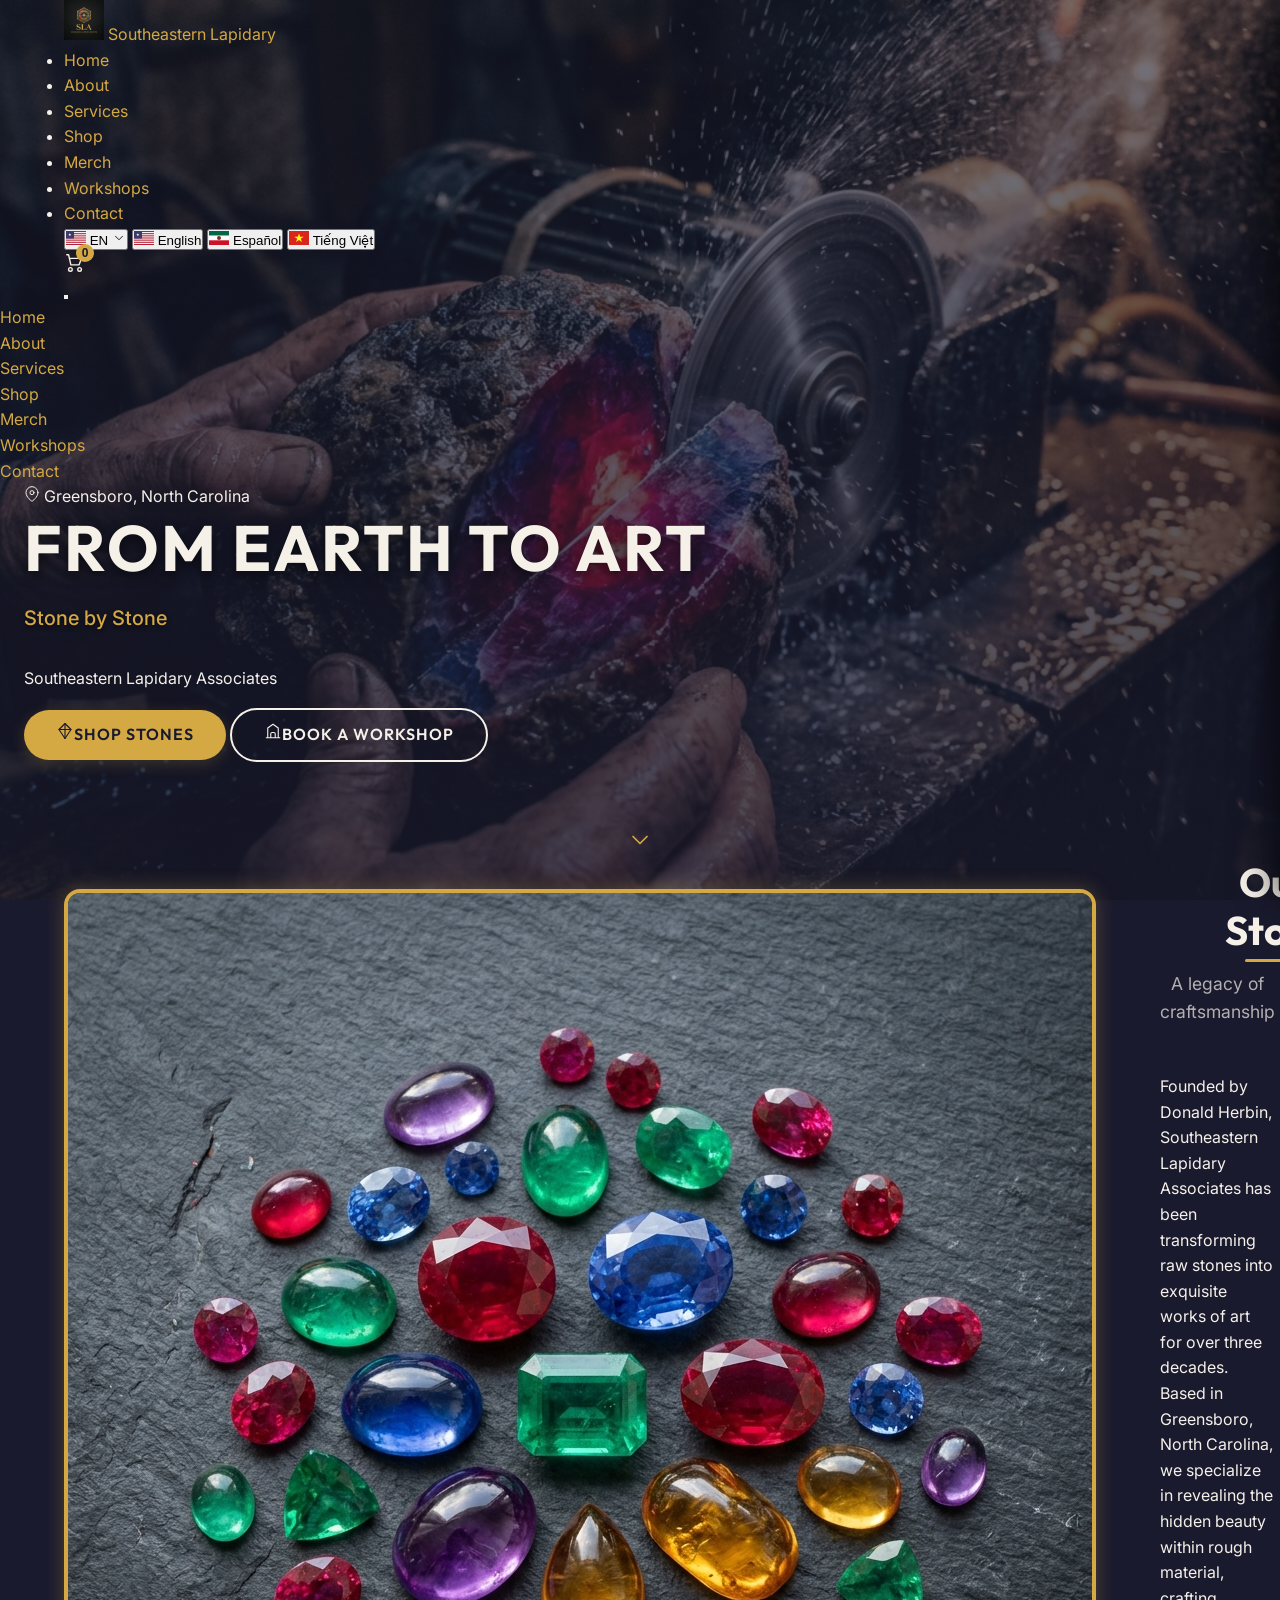
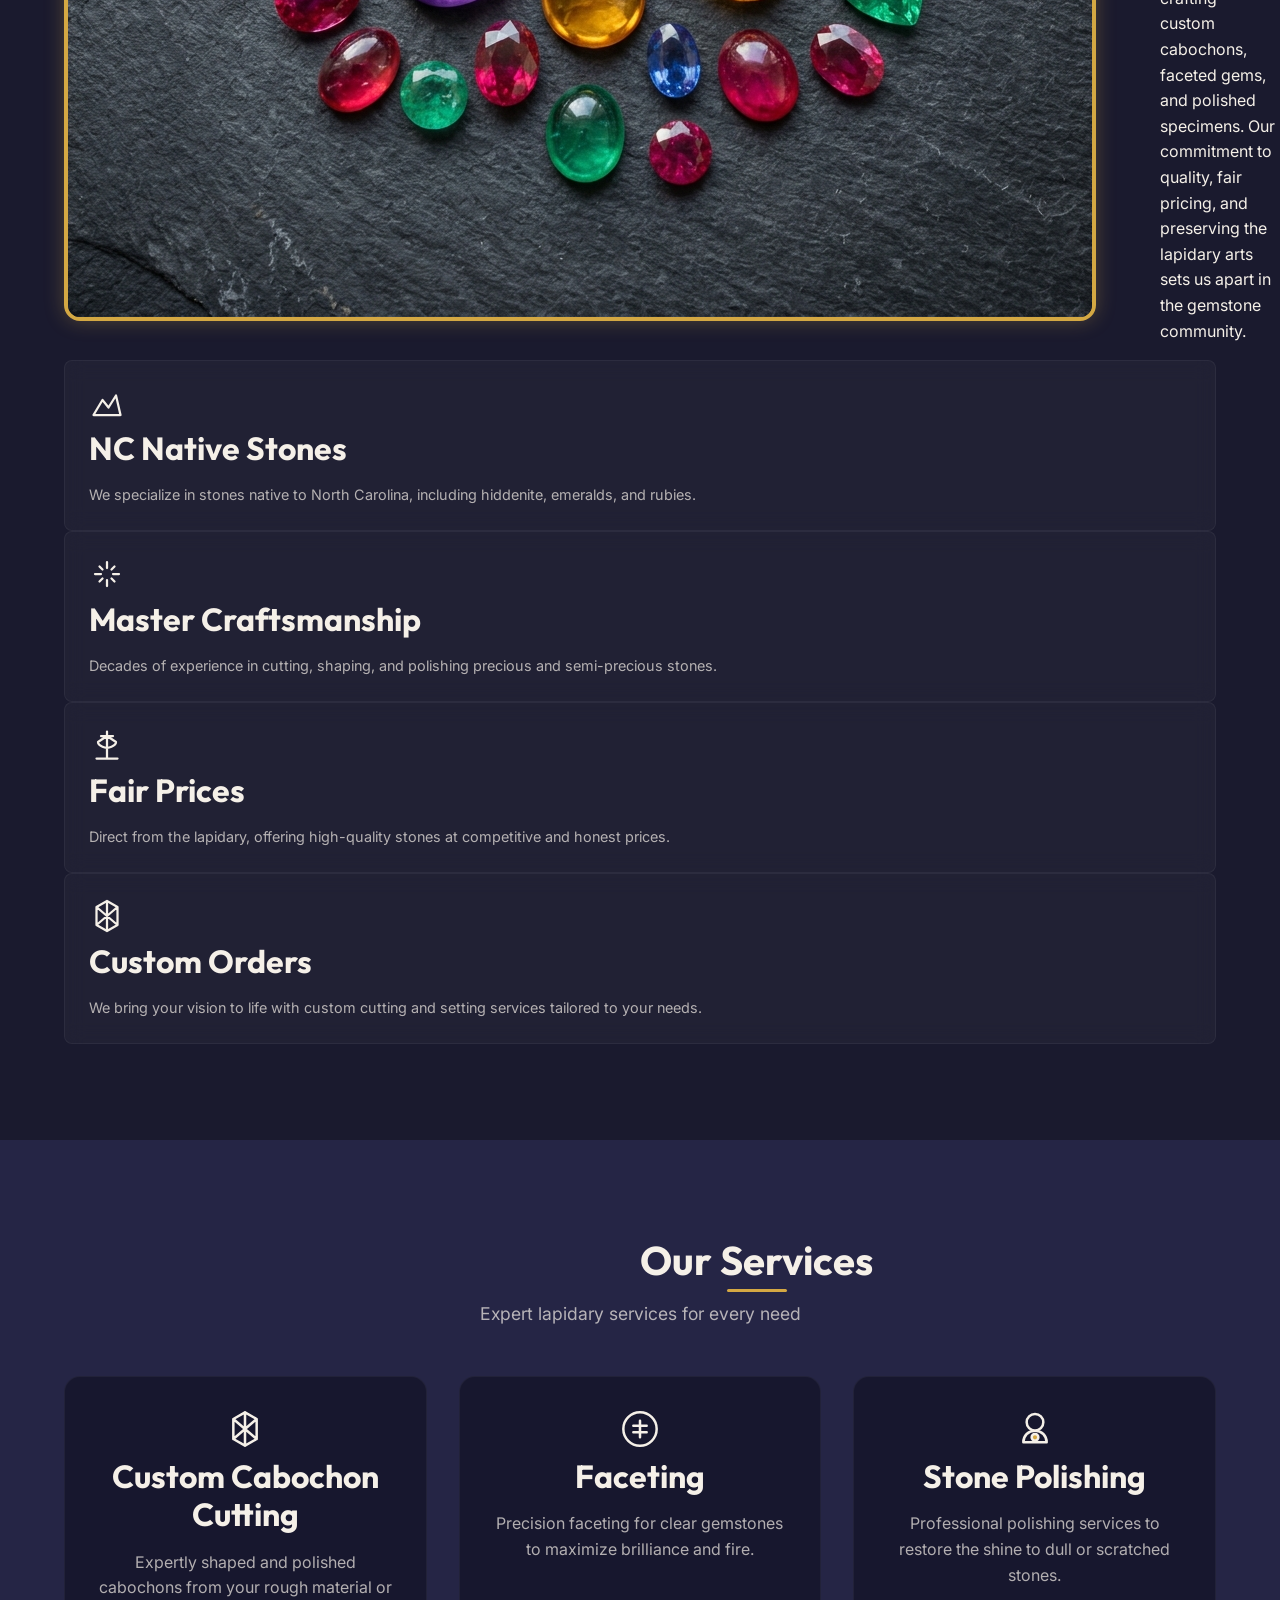
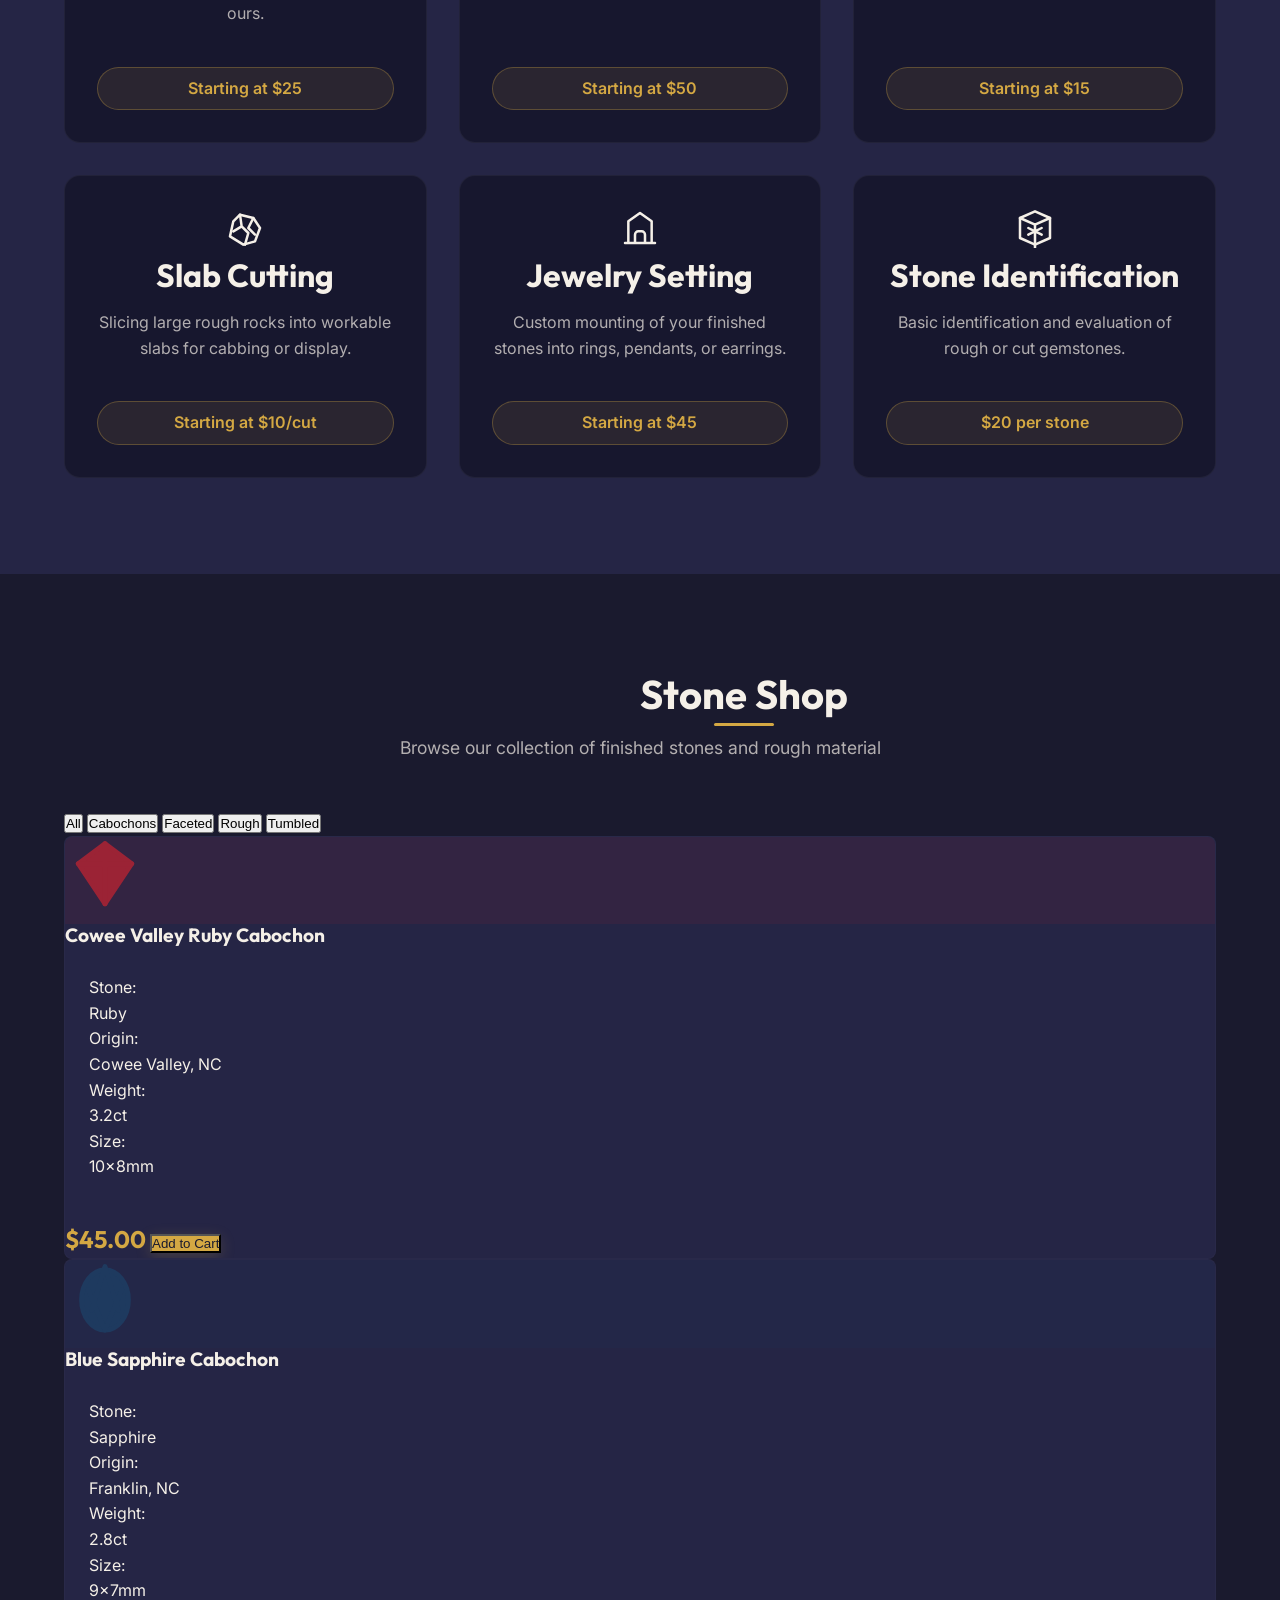
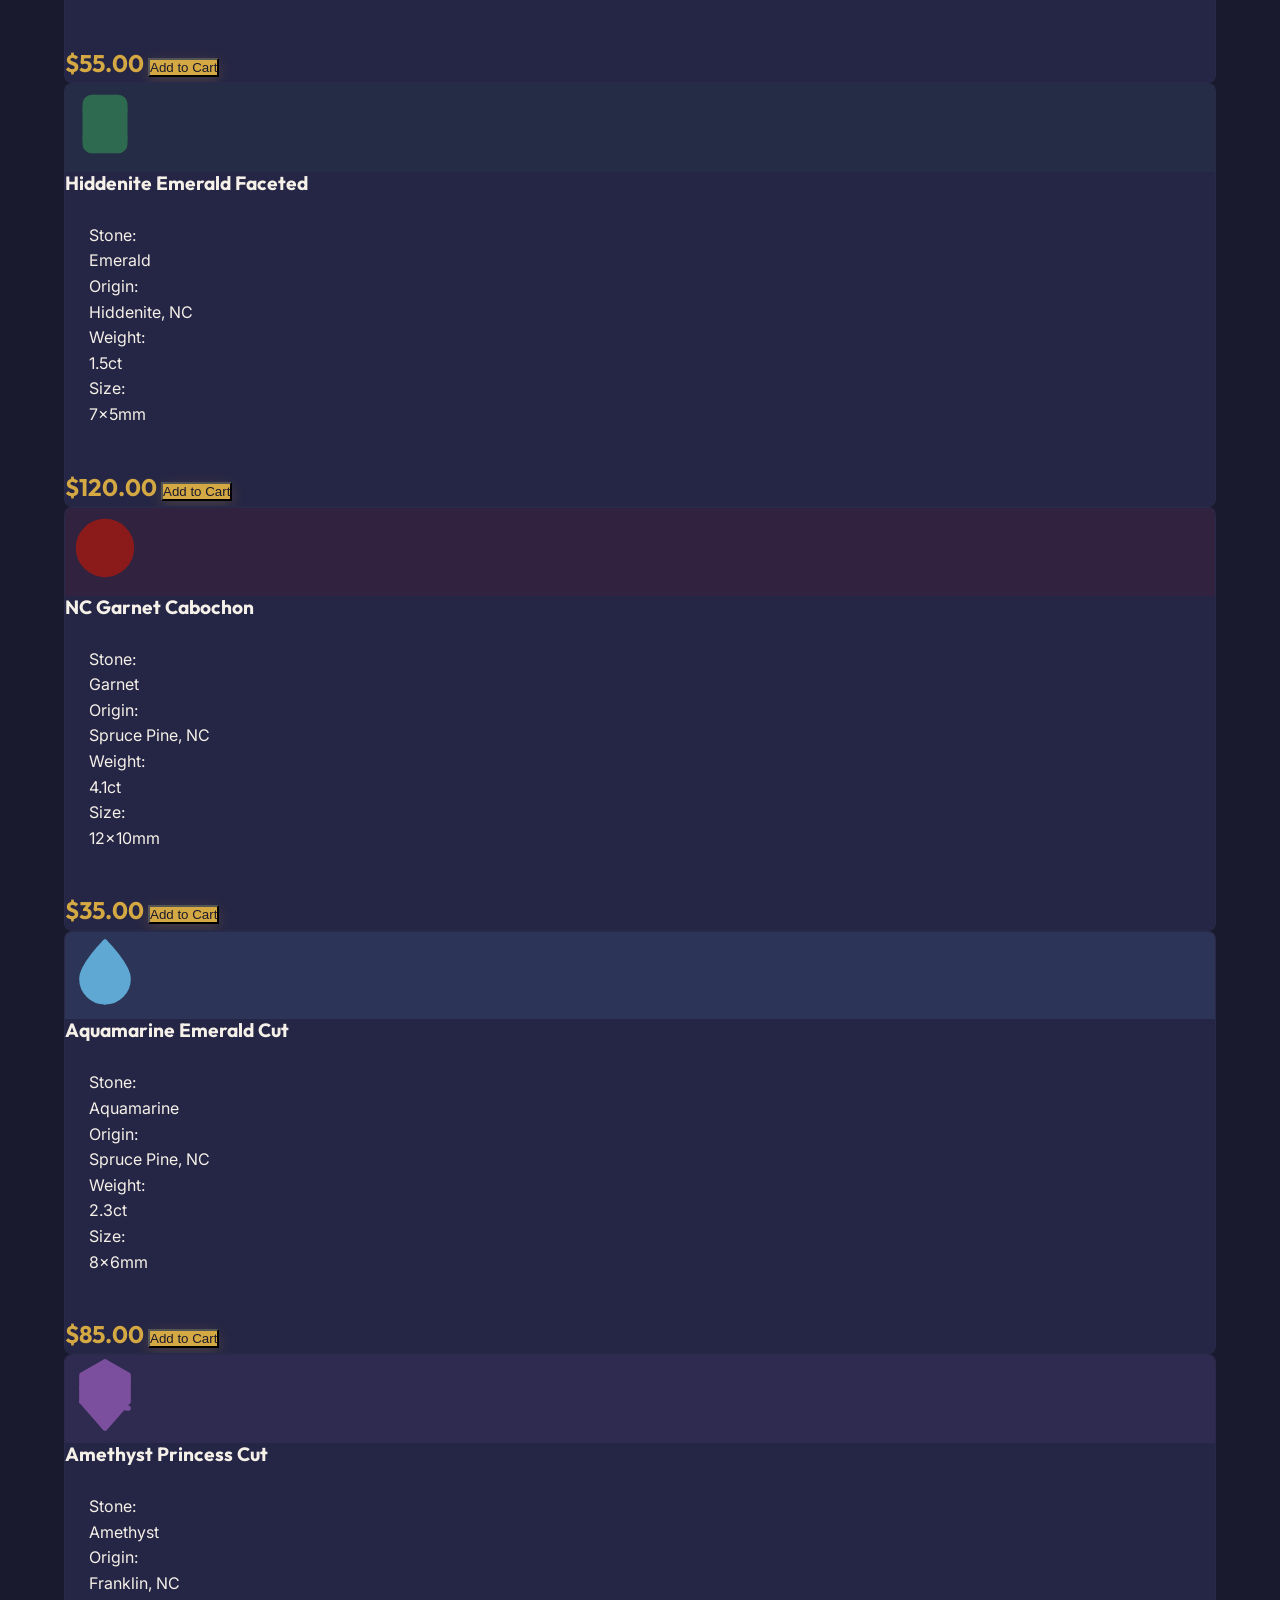
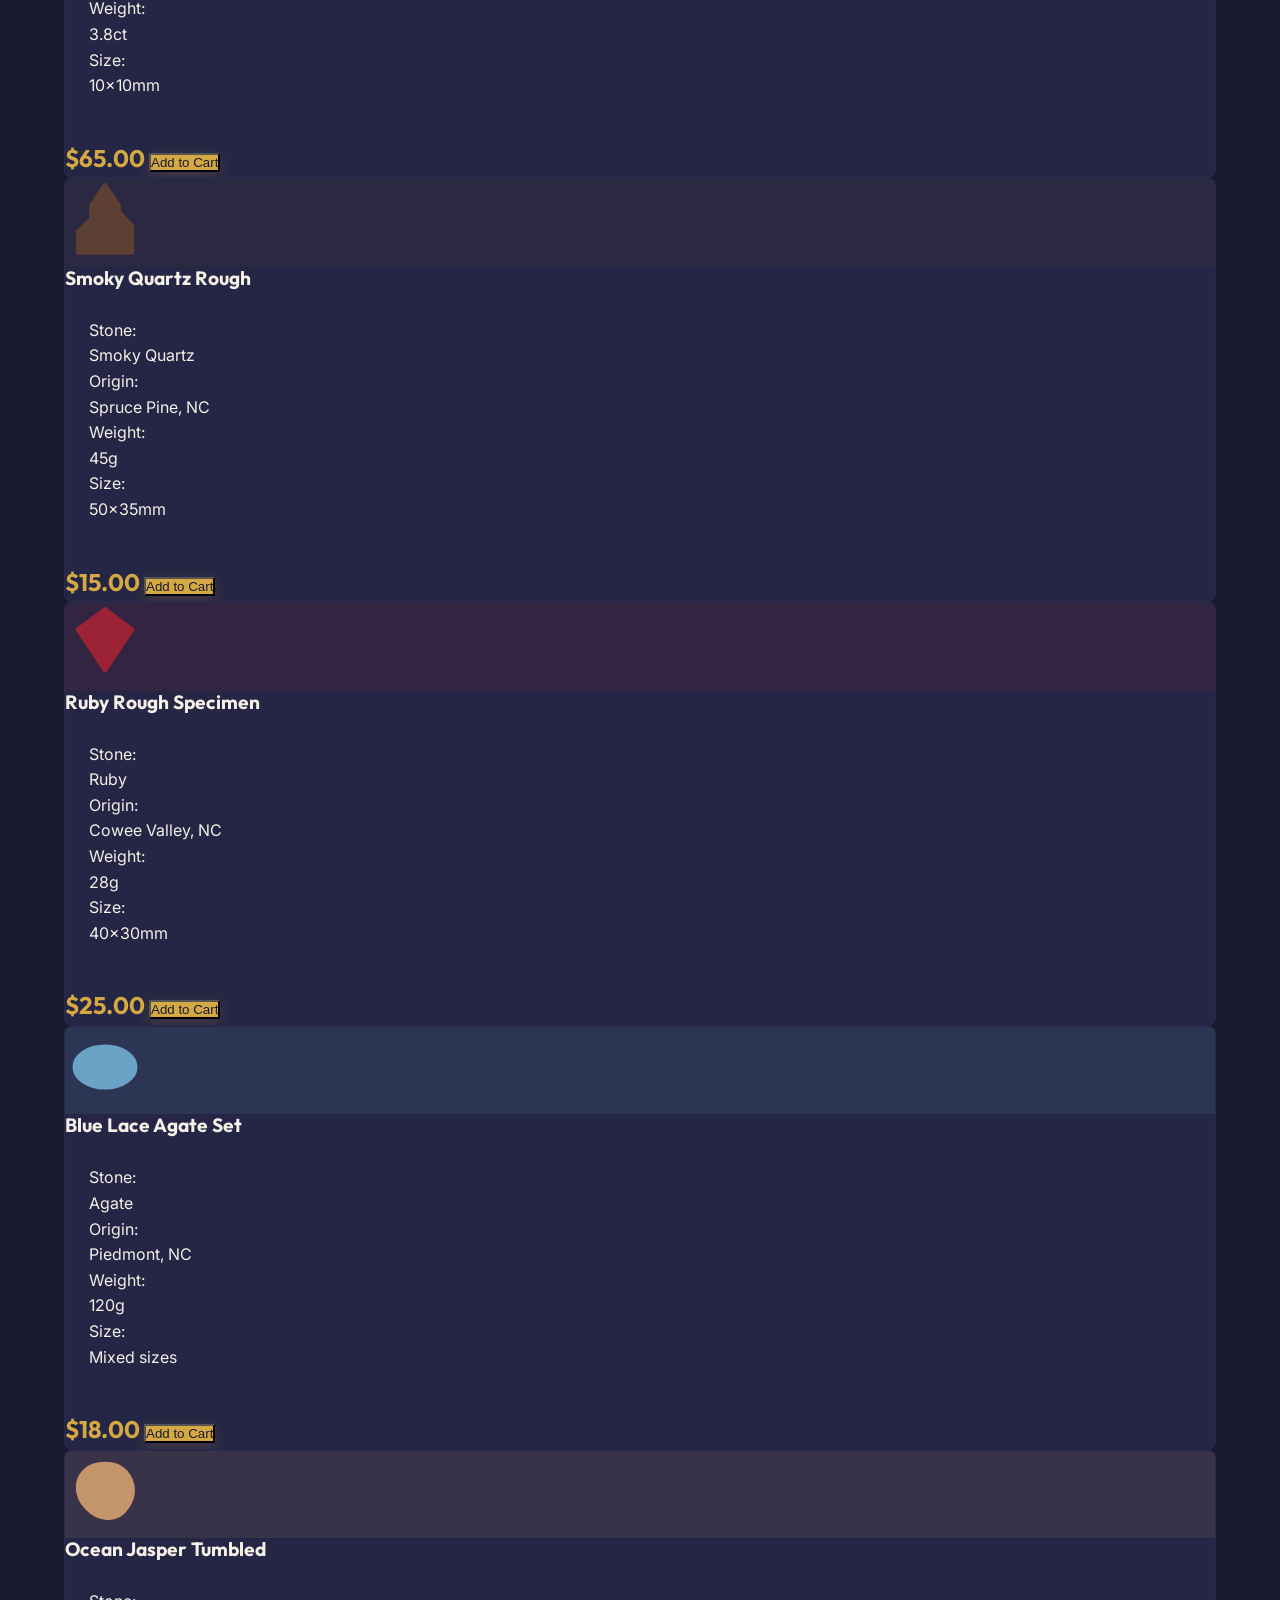
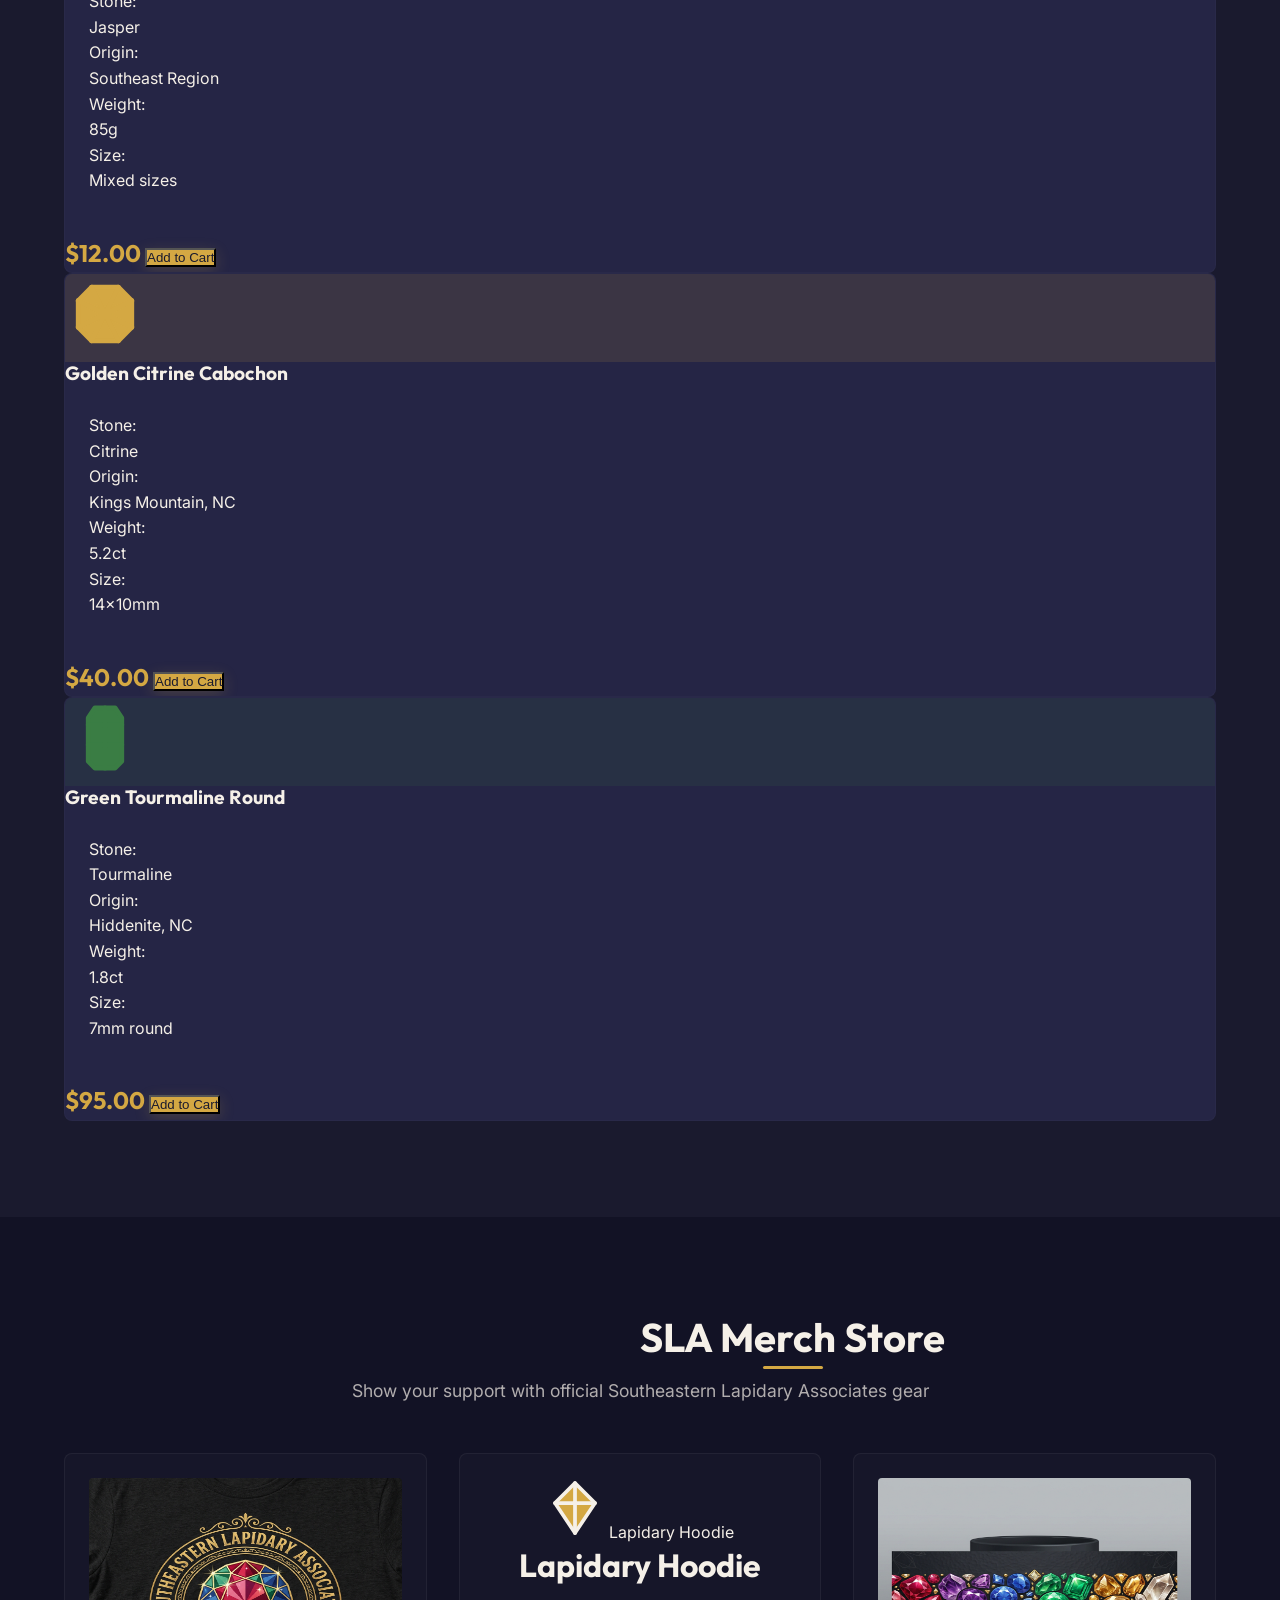
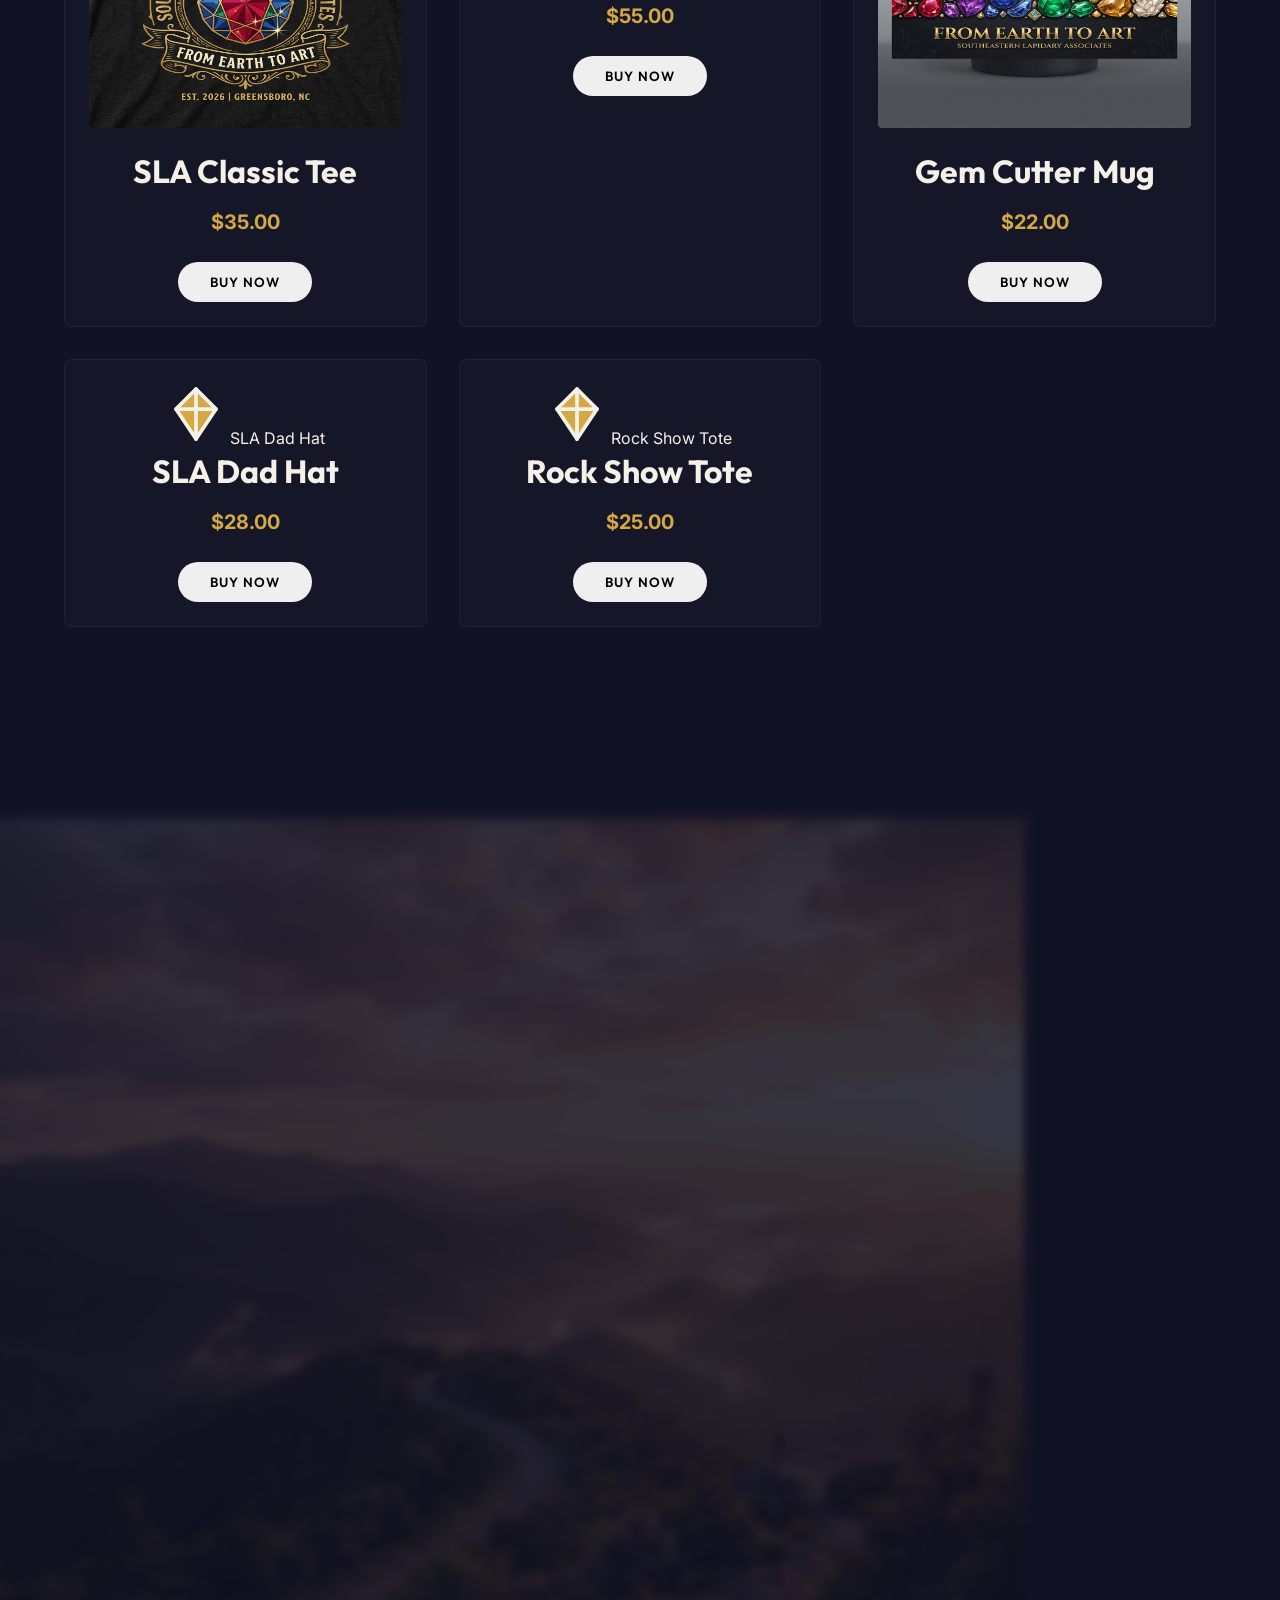
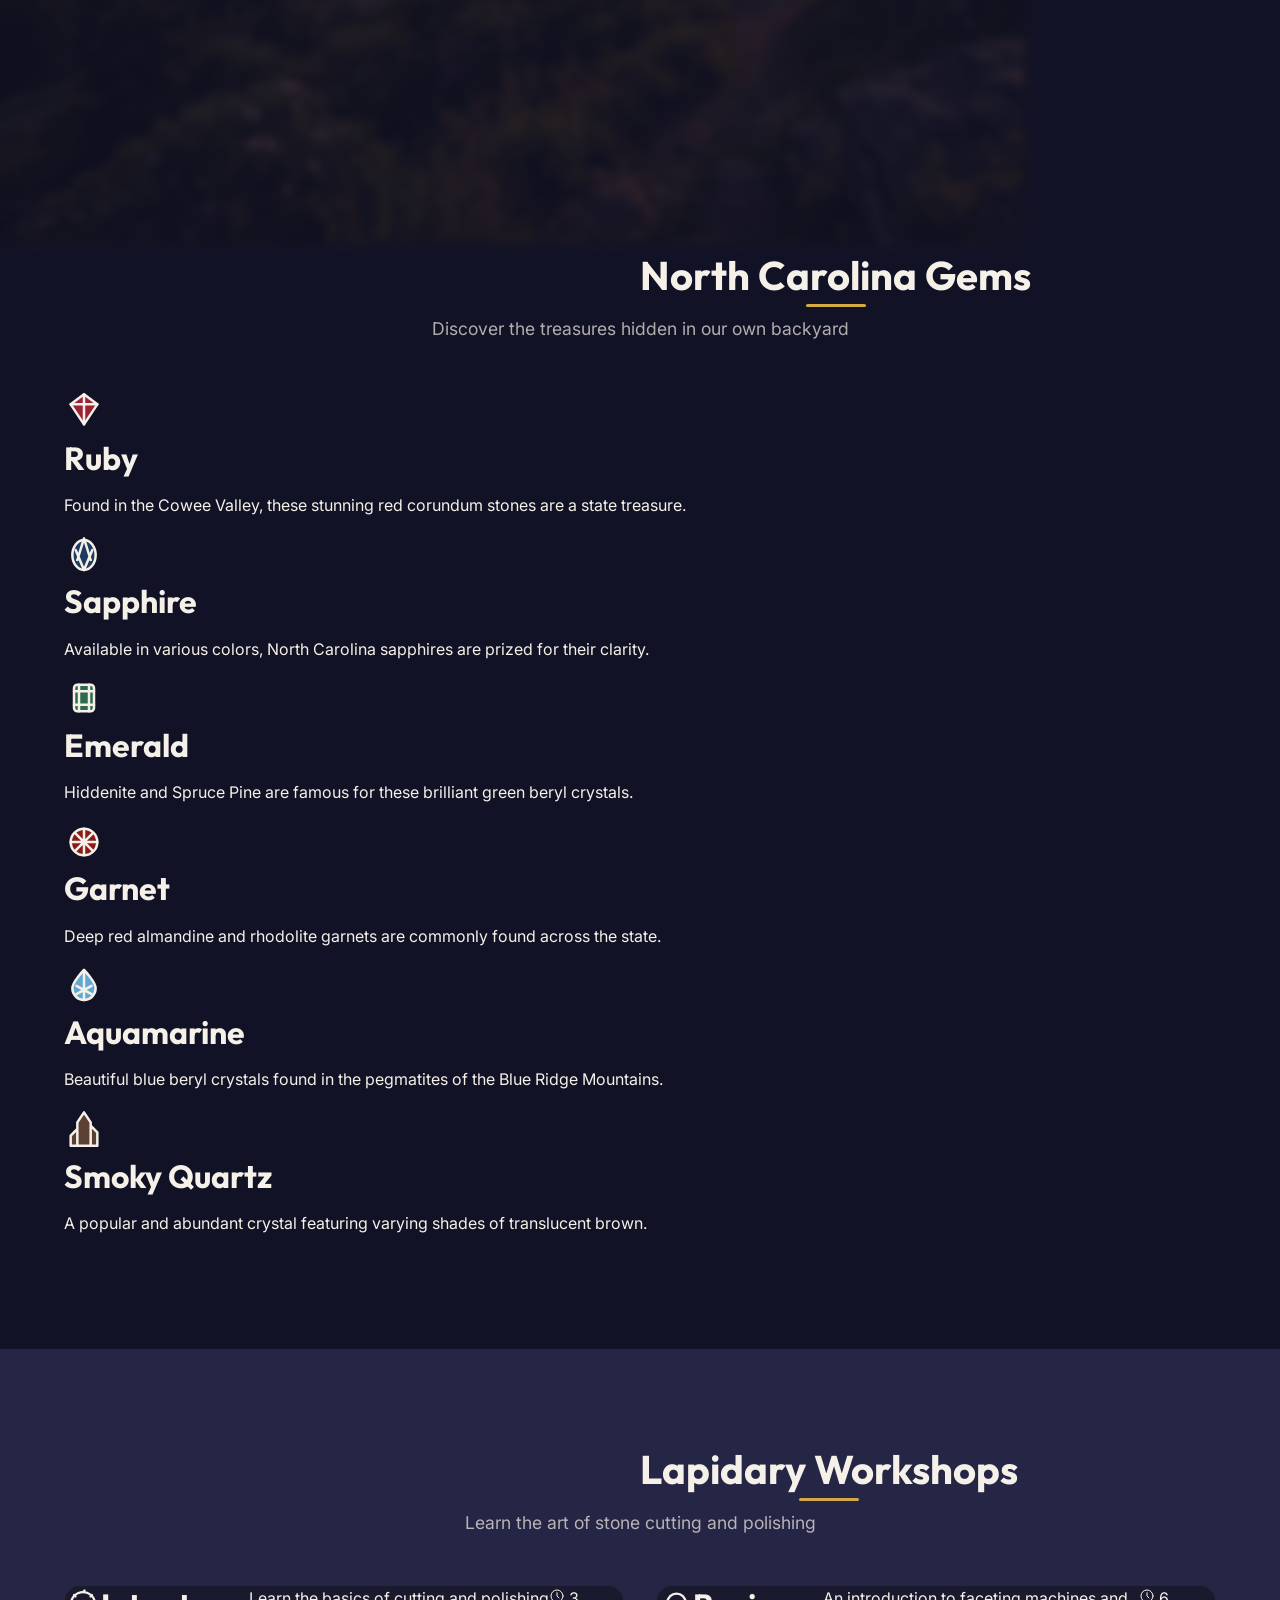
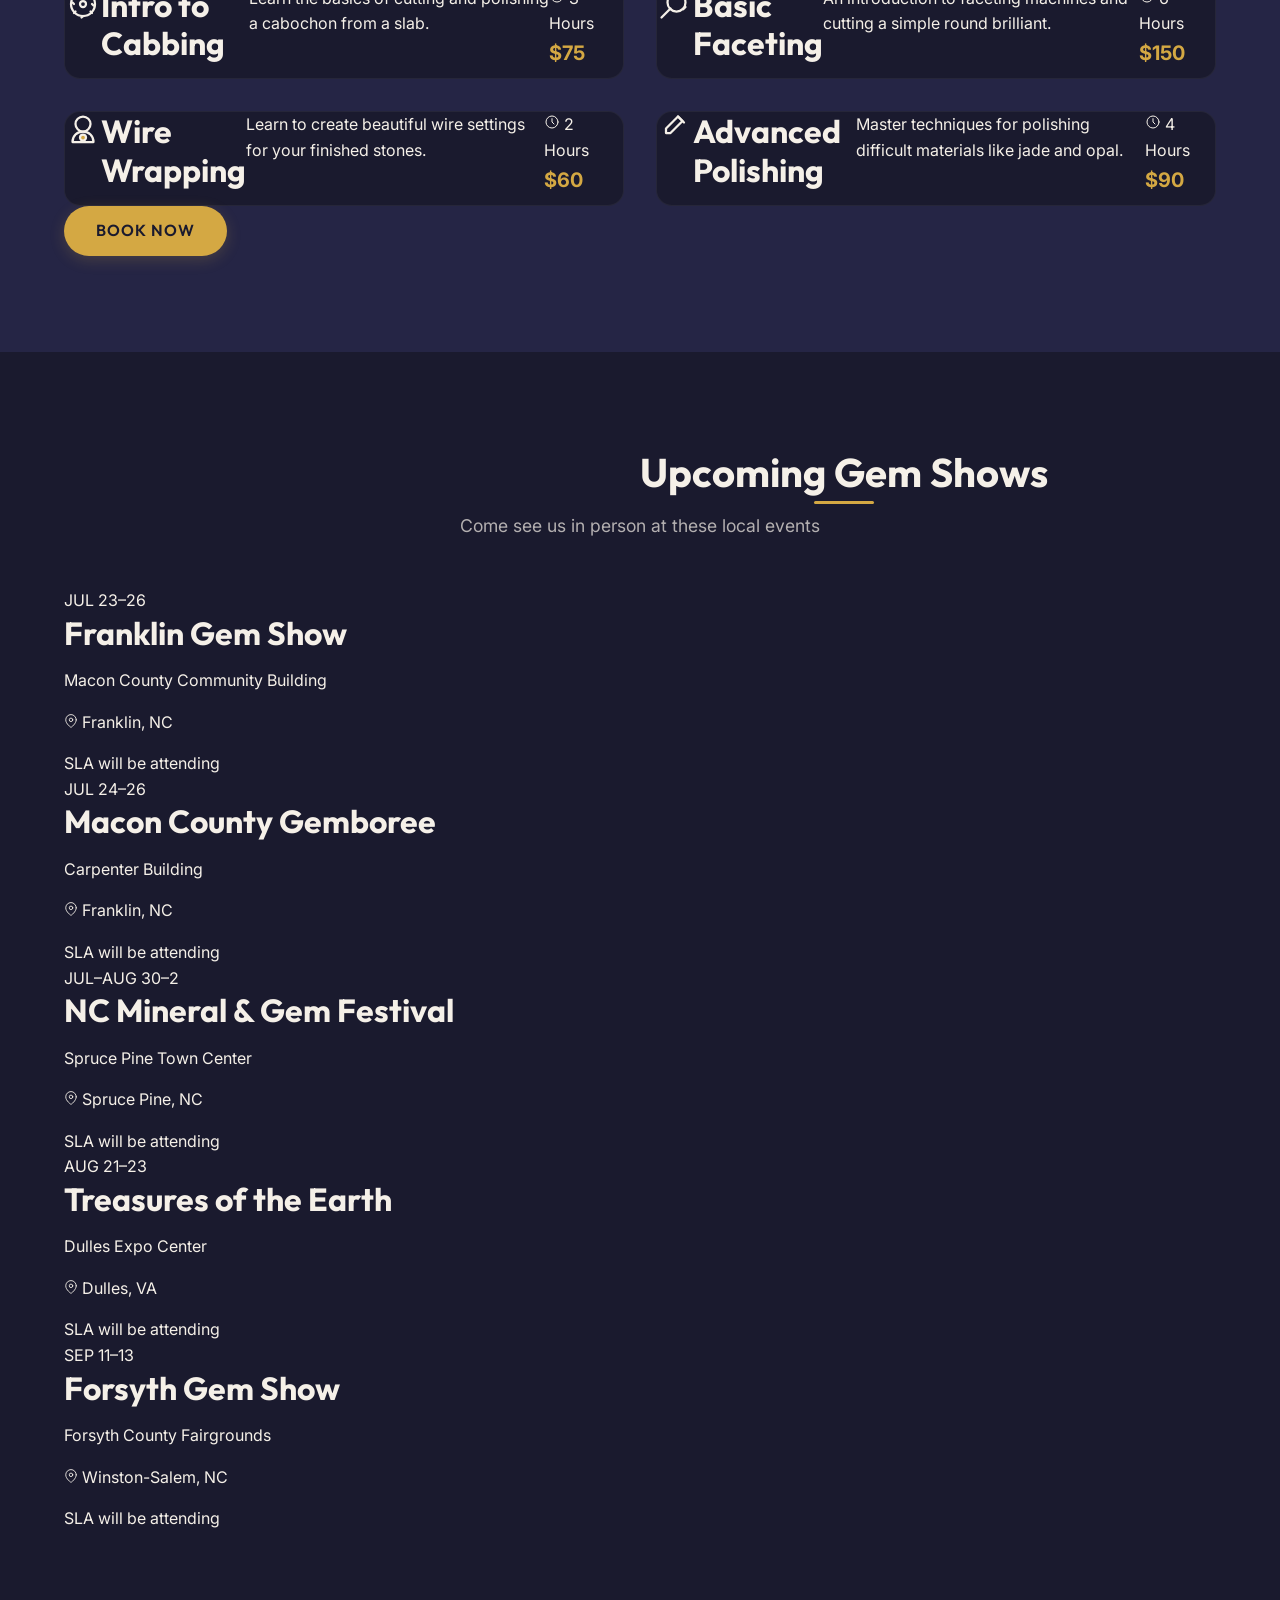
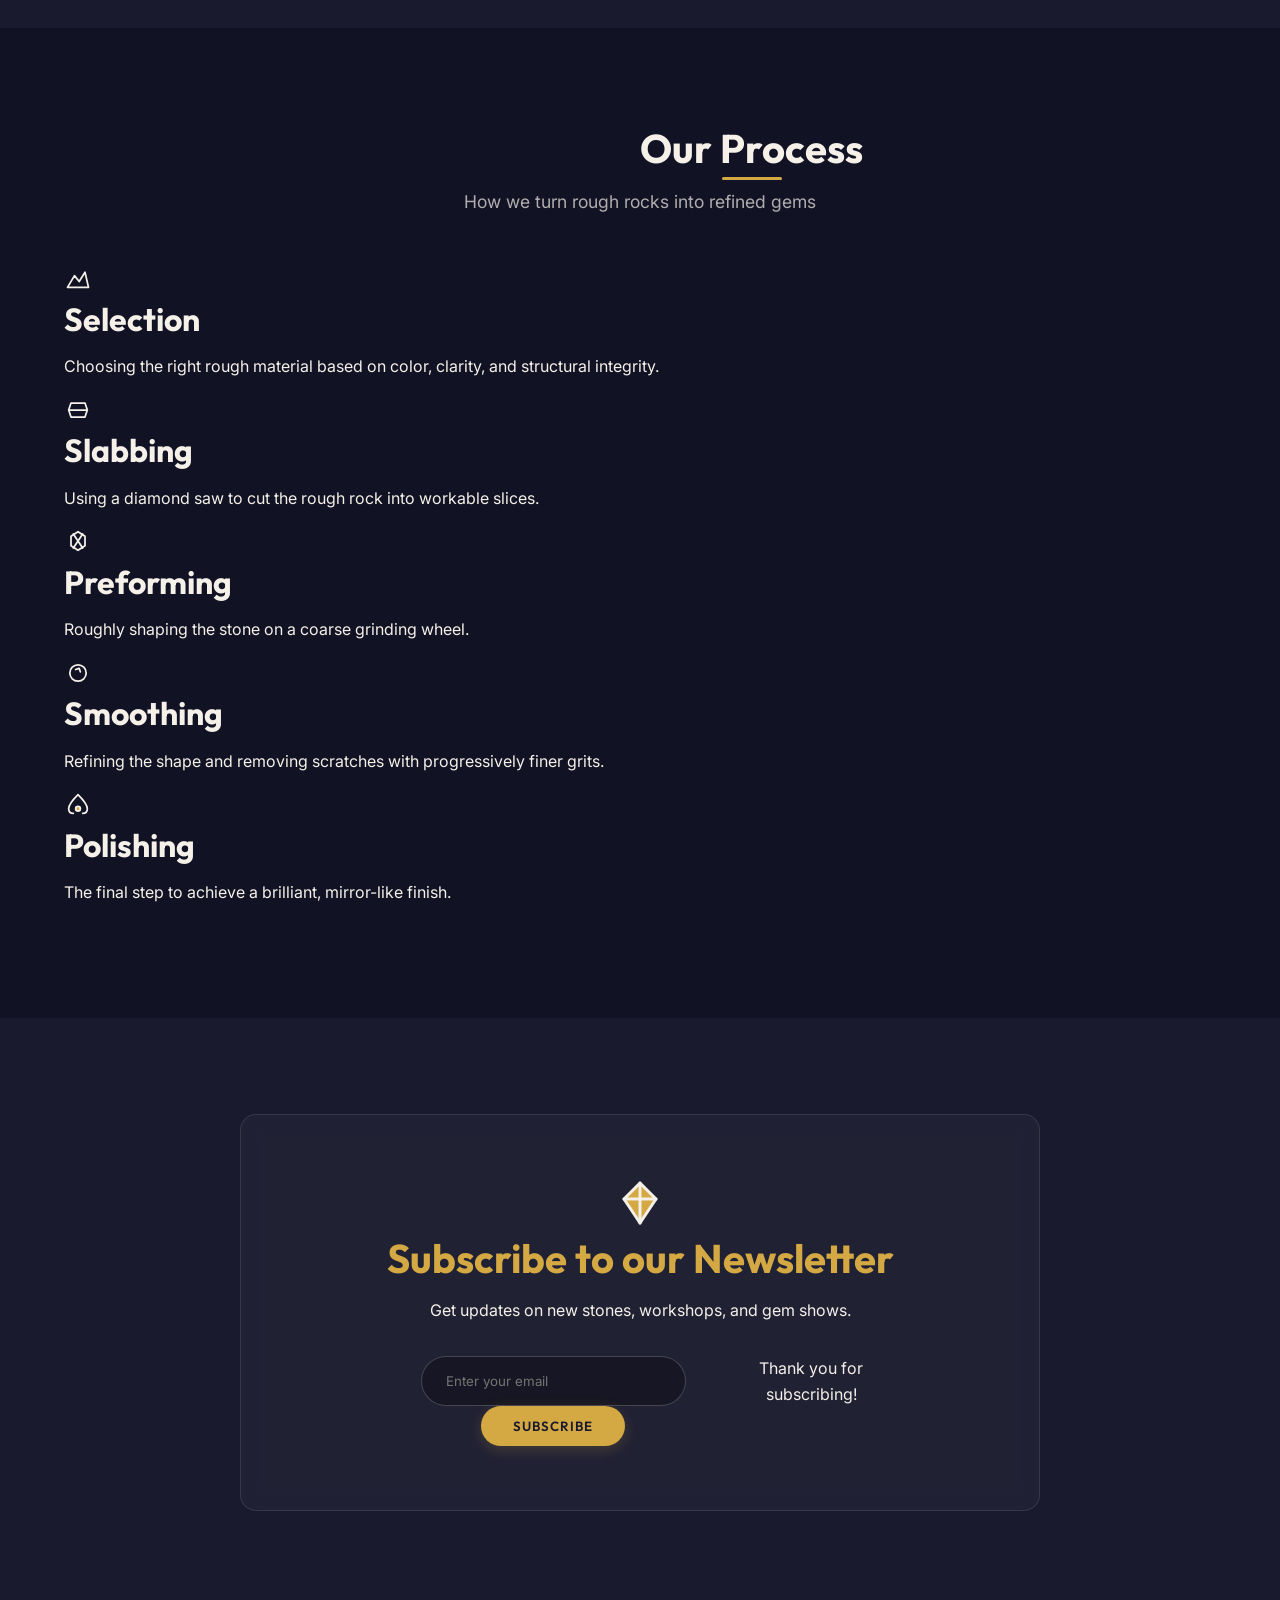
==== index.html @ 98638608 "SLA V2: Full e-commerce platform with stone shop, merch store, trilingual i18n (EN/ES/VI), video her" ====
<!DOCTYPE html>
<html lang="en">
<head>
  <meta charset="UTF-8">
  <meta name="viewport" content="width=device-width, initial-scale=1.0">
  <meta name="description" content="Southeastern Lapidary Associates — Premium custom stone cutting, NC native gemstones, wire-wrapped jewelry, and lapidary workshops in Greensboro, North Carolina. From Earth to Art, Stone by Stone.">
  <meta name="keywords" content="lapidary, gemstones, stone cutting, cabochons, faceted gems, NC rubies, NC sapphires, wire wrapping, Greensboro NC, gem shows, workshops">
  <meta name="author" content="Southeastern Lapidary Associates">

  <!-- Open Graph -->
  <meta property="og:title" content="Southeastern Lapidary Associates — From Earth to Art">
  <meta property="og:description" content="Premium custom stone cutting, NC native gemstones, wire-wrapped jewelry, and lapidary workshops in Greensboro, North Carolina.">
  <meta property="og:image" content="assets/images/polished-gemstones.png">
  <meta property="og:type" content="website">
  <meta property="og:url" content="https://southeasternlapidary.com">

  <title>Southeastern Lapidary Associates — From Earth to Art, Stone by Stone</title>

  <!-- Google Fonts -->
  <link rel="preconnect" href="https://fonts.googleapis.com">
  <link rel="preconnect" href="https://fonts.gstatic.com" crossorigin>
  <link href="https://fonts.googleapis.com/css2?family=Inter:wght@300;400;500;600;700&family=Outfit:wght@400;500;600;700;800&display=swap" rel="stylesheet">

  <!-- Favicon -->
  <link rel="icon" type="image/png" href="assets/images/sla-logo.png">

  <!-- Stylesheet -->
  <link rel="stylesheet" href="index.css">
</head>
<body>

  <!-- ═══════════════════════════════════════════════ -->
  <!-- HEADER / NAVIGATION                            -->
  <!-- ═══════════════════════════════════════════════ -->
  <header id="main-header" class="site-header">
    <div class="container header-inner">
      <!-- Logo -->
      <a href="#hero" class="logo-link" aria-label="Southeastern Lapidary Associates Home">
        <img src="assets/images/sla-logo.png" alt="SLA Logo" class="logo-image" width="40" height="40">
        <span class="logo-text">Southeastern Lapidary</span>
      </a>

      <!-- Desktop Navigation -->
      <nav id="main-nav" class="main-nav" aria-label="Main navigation">
        <ul class="nav-list">
          <li><a href="#hero" class="nav-link active" data-i18n="nav.home">Home</a></li>
          <li><a href="#about" class="nav-link" data-i18n="nav.about">About</a></li>
          <li><a href="#services" class="nav-link" data-i18n="nav.services">Services</a></li>
          <li><a href="#shop" class="nav-link" data-i18n="nav.shop">Shop</a></li>
          <li><a href="#merch" class="nav-link" data-i18n="nav.merch">Merch</a></li>
          <li><a href="#workshops" class="nav-link" data-i18n="nav.workshops">Workshops</a></li>
          <li><a href="#contact" class="nav-link" data-i18n="nav.contact">Contact</a></li>
        </ul>
      </nav>

      <!-- Header Actions -->
      <div class="header-actions">
        <!-- Language Switcher -->
        <div id="lang-switcher" class="lang-switcher">
          <button id="lang-toggle" class="lang-toggle" aria-label="Change language" aria-expanded="false">
            <span class="lang-flag" id="current-lang-flag"></span>
            <span class="lang-code" id="current-lang-code">EN</span>
            <span class="lang-chevron" id="lang-chevron-icon"></span>
          </button>
          <div id="lang-dropdown" class="lang-dropdown" role="menu">
            <button class="lang-option" data-lang="en" role="menuitem">
              <span class="lang-flag-option" id="flag-en"></span>
              <span>English</span>
            </button>
            <button class="lang-option" data-lang="es" role="menuitem">
              <span class="lang-flag-option" id="flag-es"></span>
              <span>Español</span>
            </button>
            <button class="lang-option" data-lang="vi" role="menuitem">
              <span class="lang-flag-option" id="flag-vi"></span>
              <span>Tiếng Việt</span>
            </button>
          </div>
        </div>

        <!-- Cart Button -->
        <button id="cart-toggle" class="cart-toggle" aria-label="Open shopping cart">
          <span id="cart-icon"></span>
          <span id="cart-badge" class="cart-badge" aria-live="polite">0</span>
        </button>

        <!-- Mobile Menu Toggle -->
        <button id="mobile-menu-toggle" class="mobile-menu-toggle" aria-label="Toggle mobile menu" aria-expanded="false">
          <span class="hamburger-line"></span>
          <span class="hamburger-line"></span>
          <span class="hamburger-line"></span>
        </button>
      </div>
    </div>

    <!-- Mobile Menu Overlay -->
    <div id="mobile-menu" class="mobile-menu" aria-hidden="true">
      <nav aria-label="Mobile navigation">
        <ul class="mobile-nav-list">
          <li><a href="#hero" class="mobile-nav-link" data-i18n="nav.home">Home</a></li>
          <li><a href="#about" class="mobile-nav-link" data-i18n="nav.about">About</a></li>
          <li><a href="#services" class="mobile-nav-link" data-i18n="nav.services">Services</a></li>
          <li><a href="#shop" class="mobile-nav-link" data-i18n="nav.shop">Shop</a></li>
          <li><a href="#merch" class="mobile-nav-link" data-i18n="nav.merch">Merch</a></li>
          <li><a href="#workshops" class="mobile-nav-link" data-i18n="nav.workshops">Workshops</a></li>
          <li><a href="#contact" class="mobile-nav-link" data-i18n="nav.contact">Contact</a></li>
        </ul>
      </nav>
    </div>
  </header>

  <!-- ═══════════════════════════════════════════════ -->
  <!-- HERO SECTION                                   -->
  <!-- ═══════════════════════════════════════════════ -->
  <section id="hero" class="hero-section">
    <!-- Video Background -->
    <video
      id="hero-video"
      class="hero-video"
      autoplay
      loop
      muted
      playsinline
      poster="assets/images/hero-stone-cutting.png"
      aria-hidden="true"
    >
      <source src="assets/hero-video.mp4" type="video/mp4">
    </video>

    <!-- Overlay Gradient -->
    <div class="hero-overlay" aria-hidden="true"></div>

    <!-- Hero Content -->
    <div class="hero-content">
      <div class="hero-location-badge animate-on-scroll fade-in">
        <span id="location-icon"></span>
        <span data-i18n="hero.location">Greensboro, North Carolina</span>
      </div>

      <h1 class="hero-title animate-on-scroll slide-up">
        <span data-i18n="hero.title">From Earth to Art</span>
      </h1>

      <p class="hero-tagline animate-on-scroll slide-up">
        <span data-i18n="hero.tagline">Stone by Stone</span>
      </p>

      <p class="hero-subtitle animate-on-scroll fade-in">
        <span data-i18n="hero.subtitle">Southeastern Lapidary Associates</span>
      </p>

      <div class="hero-cta-group animate-on-scroll slide-up">
        <a href="#shop" class="btn btn-primary" id="hero-cta-shop">
          <span id="hero-shop-icon"></span>
          <span data-i18n="hero.cta.shop">Shop Stones</span>
        </a>
        <a href="#workshops" class="btn btn-secondary" id="hero-cta-workshop">
          <span id="hero-workshop-icon"></span>
          <span data-i18n="hero.cta.workshop">Book a Workshop</span>
        </a>
      </div>
    </div>

    <!-- Scroll Indicator -->
    <div class="scroll-indicator" aria-hidden="true">
      <span id="scroll-arrow-icon"></span>
    </div>
  </section>

  <!-- ═══════════════════════════════════════════════ -->
  <!-- ABOUT SECTION                                  -->
  <!-- ═══════════════════════════════════════════════ -->
  <section id="about" class="section about-section">
    <div class="container">
      <div class="about-grid">
        <!-- Image Column -->
        <div class="about-image-wrap animate-on-scroll slide-right">
          <img src="assets/images/polished-gemstones.png" alt="Polished gemstones by Southeastern Lapidary Associates" class="about-image" loading="lazy">
          <div class="about-image-accent" aria-hidden="true"></div>
        </div>

        <!-- Text Column -->
        <div class="about-text-wrap">
          <h2 class="section-title animate-on-scroll slide-up" data-i18n="about.title">Our Story</h2>
          <p class="section-subtitle animate-on-scroll fade-in" data-i18n="about.subtitle">A legacy of craftsmanship rooted in the heart of North Carolina</p>
          <p class="about-description animate-on-scroll fade-in" data-i18n="about.description">
            Donald Herbin has been cutting, polishing, and crafting gemstones for over a decade in Greensboro, North Carolina.
            What started as a passion for the earth's natural treasures has grown into Southeastern Lapidary Associates — a trusted
            source for NC native stones, custom cuts, wire-wrapped jewelry, and hands-on lapidary education.
            Every stone tells a story, and Donald brings that story to life with master craftsmanship and fair prices.
          </p>
        </div>
      </div>

      <!-- Differentiator Cards -->
      <div class="diff-grid stagger-children">
        <div class="diff-card animate-on-scroll scale-in" id="diff-nc-stones">
          <div class="diff-icon" id="diff-icon-1"></div>
          <h3 data-i18n="about.diff1.title">NC Native Stones</h3>
          <p data-i18n="about.diff1.desc">Sourced directly from North Carolina's legendary gem-bearing regions — Cowee Valley, Hiddenite, Spruce Pine, and Franklin.</p>
        </div>
        <div class="diff-card animate-on-scroll scale-in" id="diff-craftsmanship">
          <div class="diff-icon" id="diff-icon-2"></div>
          <h3 data-i18n="about.diff2.title">Master Craftsmanship</h3>
          <p data-i18n="about.diff2.desc">Over a decade of precision stone cutting, faceting, and polishing. Every stone is finished to the highest standard.</p>
        </div>
        <div class="diff-card animate-on-scroll scale-in" id="diff-fair-prices">
          <div class="diff-icon" id="diff-icon-3"></div>
          <h3 data-i18n="about.diff3.title">Fair Prices</h3>
          <p data-i18n="about.diff3.desc">Direct from the cutter means no middleman markup. Premium quality stones at prices that respect your budget.</p>
        </div>
        <div class="diff-card animate-on-scroll scale-in" id="diff-custom-orders">
          <div class="diff-icon" id="diff-icon-4"></div>
          <h3 data-i18n="about.diff4.title">Custom Orders</h3>
          <p data-i18n="about.diff4.desc">Bring your vision to life. Custom cuts, specific shapes, and bespoke jewelry — we make it happen.</p>
        </div>
      </div>
    </div>
  </section>

  <!-- ═══════════════════════════════════════════════ -->
  <!-- SERVICES SECTION                               -->
  <!-- ═══════════════════════════════════════════════ -->
  <section id="services" class="section services-section">
    <div class="container">
      <h2 class="section-title animate-on-scroll slide-up" data-i18n="services.title">Our Services</h2>
      <p class="section-subtitle animate-on-scroll fade-in" data-i18n="services.subtitle">From rough stone to finished masterpiece — we do it all</p>

      <div class="services-grid stagger-children">
        <!-- Service 1: Custom Stone Cutting -->
        <div class="service-card animate-on-scroll scale-in" id="service-custom-cutting">
          <div class="service-icon-wrap" id="service-icon-1"></div>
          <h3 data-i18n="services.1.name">Custom Stone Cutting</h3>
          <p data-i18n="services.1.desc">Precision cabochon and faceted cuts tailored to your specifications. Bring your rough stone or choose from our inventory.</p>
          <span class="service-price" data-i18n="services.1.price">$15–$300+</span>
        </div>

        <!-- Service 2: Finished Stone Sales -->
        <div class="service-card animate-on-scroll scale-in" id="service-finished-sales">
          <div class="service-icon-wrap" id="service-icon-2"></div>
          <h3 data-i18n="services.2.name">Finished Stone Sales</h3>
          <p data-i18n="services.2.desc">Ready-to-set cabochons, faceted gems, and collector specimens. Each stone hand-selected and polished to perfection.</p>
          <span class="service-price" data-i18n="services.2.price">$8–$500+</span>
        </div>

        <!-- Service 3: Wire-Wrapped Jewelry -->
        <div class="service-card animate-on-scroll scale-in" id="service-jewelry">
          <div class="service-icon-wrap" id="service-icon-3"></div>
          <h3 data-i18n="services.3.name">Wire-Wrapped Jewelry</h3>
          <p data-i18n="services.3.desc">Handcrafted wire-wrapped pendants, rings, and earrings featuring NC native stones. Each piece is one-of-a-kind.</p>
          <span class="service-price" data-i18n="services.3.price">$40–$150</span>
        </div>

        <!-- Service 4: Rough Stone Sales -->
        <div class="service-card animate-on-scroll scale-in" id="service-rough-sales">
          <div class="service-icon-wrap" id="service-icon-4"></div>
          <h3 data-i18n="services.4.name">Rough Stone Sales</h3>
          <p data-i18n="services.4.desc">Premium rough material for fellow cutters and collectors. NC rubies, sapphires, emeralds, quartz, and more.</p>
          <span class="service-price" data-i18n="services.4.price">$5–$500+</span>
        </div>

        <!-- Service 5: Workshops & Classes -->
        <div class="service-card animate-on-scroll scale-in" id="service-workshops">
          <div class="service-icon-wrap" id="service-icon-5"></div>
          <h3 data-i18n="services.5.name">Workshops &amp; Classes</h3>
          <p data-i18n="services.5.desc">Learn the art of lapidary from a master cutter. Beginner to advanced classes in cabochon cutting, faceting, and wire wrapping.</p>
          <span class="service-price" data-i18n="services.5.price">$25–$175</span>
        </div>

        <!-- Service 6: Wholesale Supply -->
        <div class="service-card animate-on-scroll scale-in" id="service-wholesale">
          <div class="service-icon-wrap" id="service-icon-6"></div>
          <h3 data-i18n="services.6.name">Wholesale Supply</h3>
          <p data-i18n="services.6.desc">Volume pricing for jewelry makers, retailers, and rock shops. Consistent quality, reliable supply.</p>
          <span class="service-price" data-i18n="services.6.price">Volume pricing</span>
        </div>
      </div>
    </div>
  </section>

  <!-- ═══════════════════════════════════════════════ -->
  <!-- STONE SHOP SECTION                             -->
  <!-- ═══════════════════════════════════════════════ -->
  <section id="shop" class="section shop-section">
    <div class="container">
      <h2 class="section-title animate-on-scroll slide-up" data-i18n="shop.title">Stone Shop</h2>
      <p class="section-subtitle animate-on-scroll fade-in" data-i18n="shop.subtitle">Browse our collection of hand-cut NC gemstones</p>

      <!-- Filter Bar -->
      <div class="shop-filter-bar animate-on-scroll fade-in" id="shop-filter-bar" role="tablist" aria-label="Filter stones by category">
        <button class="filter-btn active" data-filter="all" role="tab" aria-selected="true" data-i18n="shop.filter.all">All Stones</button>
        <button class="filter-btn" data-filter="cabochon" role="tab" aria-selected="false" data-i18n="shop.filter.cabochon">Cabochons</button>
        <button class="filter-btn" data-filter="faceted" role="tab" aria-selected="false" data-i18n="shop.filter.faceted">Faceted</button>
        <button class="filter-btn" data-filter="rough" role="tab" aria-selected="false" data-i18n="shop.filter.rough">Rough</button>
        <button class="filter-btn" data-filter="tumbled" role="tab" aria-selected="false" data-i18n="shop.filter.tumbled">Tumbled</button>
      </div>

      <!-- Product Grid (rendered by JS) -->
      <div id="shop-grid" class="shop-grid" role="tabpanel" aria-label="Stone products"></div>
    </div>
  </section>

  <!-- ═══════════════════════════════════════════════ -->
  <!-- MERCH STORE SECTION                            -->
  <!-- ═══════════════════════════════════════════════ -->
  <section id="merch" class="section merch-section">
    <div class="container">
      <h2 class="section-title animate-on-scroll slide-up" data-i18n="merch.title">SLA Merch Store</h2>
      <p class="section-subtitle animate-on-scroll fade-in" data-i18n="merch.subtitle">Rock your lapidary pride — gear for gem lovers and stone cutters</p>

      <div id="merch-grid" class="merch-grid stagger-children">
        <!-- Merch Item 1: Classic Tee -->
        <div class="merch-card animate-on-scroll scale-in" id="merch-tee">
          <div class="merch-image-wrap">
            <img src="assets/images/merch/sla-tee-design.png" alt="SLA Classic Tee" class="merch-image" loading="lazy">
          </div>
          <div class="merch-info">
            <h3>SLA Classic Tee</h3>
            <p class="merch-price">$35.00</p>
            <button class="btn btn-merch" data-merch-id="PF-TEE-001" data-i18n="merch.buyNow">Buy Now</button>
          </div>
        </div>

        <!-- Merch Item 2: Hoodie -->
        <div class="merch-card animate-on-scroll scale-in" id="merch-hoodie">
          <div class="merch-image-wrap merch-placeholder">
            <span id="merch-hoodie-icon"></span>
            <span class="merch-placeholder-label">Lapidary Hoodie</span>
          </div>
          <div class="merch-info">
            <h3>Lapidary Hoodie</h3>
            <p class="merch-price">$55.00</p>
            <button class="btn btn-merch" data-merch-id="PF-HOOD-001" data-i18n="merch.buyNow">Buy Now</button>
          </div>
        </div>

        <!-- Merch Item 3: Mug -->
        <div class="merch-card animate-on-scroll scale-in" id="merch-mug">
          <div class="merch-image-wrap">
            <img src="assets/images/merch/sla-mug-design.png" alt="Gem Cutter Mug" class="merch-image" loading="lazy">
          </div>
          <div class="merch-info">
            <h3>Gem Cutter Mug</h3>
            <p class="merch-price">$22.00</p>
            <button class="btn btn-merch" data-merch-id="PF-MUG-001" data-i18n="merch.buyNow">Buy Now</button>
          </div>
        </div>

        <!-- Merch Item 4: Dad Hat -->
        <div class="merch-card animate-on-scroll scale-in" id="merch-hat">
          <div class="merch-image-wrap merch-placeholder">
            <span id="merch-hat-icon"></span>
            <span class="merch-placeholder-label">SLA Dad Hat</span>
          </div>
          <div class="merch-info">
            <h3>SLA Dad Hat</h3>
            <p class="merch-price">$28.00</p>
            <button class="btn btn-merch" data-merch-id="PF-HAT-001" data-i18n="merch.buyNow">Buy Now</button>
          </div>
        </div>

        <!-- Merch Item 5: Tote -->
        <div class="merch-card animate-on-scroll scale-in" id="merch-tote">
          <div class="merch-image-wrap merch-placeholder">
            <span id="merch-tote-icon"></span>
            <span class="merch-placeholder-label">Rock Show Tote</span>
          </div>
          <div class="merch-info">
            <h3>Rock Show Tote</h3>
            <p class="merch-price">$25.00</p>
            <button class="btn btn-merch" data-merch-id="PF-TOTE-001" data-i18n="merch.buyNow">Buy Now</button>
          </div>
        </div>
      </div>
    </div>
  </section>

  <!-- ═══════════════════════════════════════════════ -->
  <!-- NC GEMSTONES SECTION                           -->
  <!-- ═══════════════════════════════════════════════ -->
  <section id="nc-gems" class="section nc-gems-section">
    <div class="nc-gems-bg" aria-hidden="true">
      <img src="assets/images/nc-mountains.png" alt="" class="parallax-bg" loading="lazy">
      <div class="nc-gems-overlay"></div>
    </div>
    <div class="container nc-gems-content">
      <h2 class="section-title animate-on-scroll slide-up" data-i18n="gems.title">North Carolina Gemstones</h2>
      <p class="section-subtitle animate-on-scroll fade-in" data-i18n="gems.subtitle">Our state is rich in world-class gemstone deposits</p>

      <div class="gems-grid stagger-children">
        <div class="gem-card animate-on-scroll scale-in" id="gem-ruby" style="--gem-accent: #9b2335;">
          <div class="gem-icon-wrap" id="gem-icon-ruby"></div>
          <h3 data-i18n="gems.ruby.name">Ruby</h3>
          <p data-i18n="gems.ruby.desc">Cowee Valley rubies are world-renowned. From deep pigeon blood to pink, NC rubies rival those found anywhere on Earth.</p>
        </div>
        <div class="gem-card animate-on-scroll scale-in" id="gem-sapphire" style="--gem-accent: #1e3a5f;">
          <div class="gem-icon-wrap" id="gem-icon-sapphire"></div>
          <h3 data-i18n="gems.sapphire.name">Sapphire</h3>
          <p data-i18n="gems.sapphire.desc">Franklin and Cowee Valley produce stunning blue, pink, and star sapphires prized by collectors worldwide.</p>
        </div>
        <div class="gem-card animate-on-scroll scale-in" id="gem-emerald" style="--gem-accent: #2d6a4f;">
          <div class="gem-icon-wrap" id="gem-icon-emerald"></div>
          <h3 data-i18n="gems.emerald.name">Emerald</h3>
          <p data-i18n="gems.emerald.desc">Hiddenite, NC is one of the only places in North America where gem-quality emeralds are found naturally.</p>
        </div>
        <div class="gem-card animate-on-scroll scale-in" id="gem-garnet" style="--gem-accent: #8b1a1a;">
          <div class="gem-icon-wrap" id="gem-icon-garnet"></div>
          <h3 data-i18n="gems.garnet.name">Garnet</h3>
          <p data-i18n="gems.garnet.desc">Rich rhodolite and almandine garnets are abundant in the NC mountains, offering deep reds and purples.</p>
        </div>
        <div class="gem-card animate-on-scroll scale-in" id="gem-aquamarine" style="--gem-accent: #5fa8d3;">
          <div class="gem-icon-wrap" id="gem-icon-aquamarine"></div>
          <h3 data-i18n="gems.aquamarine.name">Aquamarine</h3>
          <p data-i18n="gems.aquamarine.desc">Spruce Pine and the Blue Ridge produce exceptional aquamarine crystals with vivid sea-blue color.</p>
        </div>
        <div class="gem-card animate-on-scroll scale-in" id="gem-smoky-quartz" style="--gem-accent: #5c4033;">
          <div class="gem-icon-wrap" id="gem-icon-smoky-quartz"></div>
          <h3 data-i18n="gems.smokyQuartz.name">Smoky Quartz</h3>
          <p data-i18n="gems.smokyQuartz.desc">Abundant throughout the NC Appalachians, smoky quartz ranges from light tea to deep chocolate brown.</p>
        </div>
      </div>
    </div>
  </section>

  <!-- ═══════════════════════════════════════════════ -->
  <!-- WORKSHOPS SECTION                              -->
  <!-- ═══════════════════════════════════════════════ -->
  <section id="workshops" class="section workshops-section">
    <div class="container">
      <h2 class="section-title animate-on-scroll slide-up" data-i18n="workshops.title">Workshops &amp; Classes</h2>
      <p class="section-subtitle animate-on-scroll fade-in" data-i18n="workshops.subtitle">Learn the ancient art of lapidary from a master stone cutter</p>

      <div class="workshops-grid stagger-children">
        <!-- Workshop 1 -->
        <div class="workshop-card animate-on-scroll scale-in" id="workshop-cabochon">
          <div class="workshop-icon-wrap" id="workshop-icon-1"></div>
          <h3 data-i18n="workshops.1.name">Intro to Cabochon Cutting</h3>
          <p data-i18n="workshops.1.desc">Learn the fundamentals of cabochon cutting. You'll select a rough stone, shape it on the grinding wheel, and polish your first cabochon to take home.</p>
          <div class="workshop-meta">
            <span class="workshop-duration">
              <span class="workshop-duration-icon" id="workshop-clock-1"></span>
              <span data-i18n="workshops.1.duration">2 hours</span>
            </span>
            <span class="workshop-price" data-i18n="workshops.1.price">$25</span>
          </div>
        </div>

        <!-- Workshop 2 -->
        <div class="workshop-card animate-on-scroll scale-in" id="workshop-faceting">
          <div class="workshop-icon-wrap" id="workshop-icon-2"></div>
          <h3 data-i18n="workshops.2.name">Faceting Fundamentals</h3>
          <p data-i18n="workshops.2.desc">Dive into the precision world of gem faceting. Learn to use a faceting machine, cut angles, and create brilliant fire in your stones.</p>
          <div class="workshop-meta">
            <span class="workshop-duration">
              <span class="workshop-duration-icon" id="workshop-clock-2"></span>
              <span data-i18n="workshops.2.duration">4 hours</span>
            </span>
            <span class="workshop-price" data-i18n="workshops.2.price">$75</span>
          </div>
        </div>

        <!-- Workshop 3 -->
        <div class="workshop-card animate-on-scroll scale-in" id="workshop-wirewrap">
          <div class="workshop-icon-wrap" id="workshop-icon-3"></div>
          <h3 data-i18n="workshops.3.name">Wire Wrapping Workshop</h3>
          <p data-i18n="workshops.3.desc">Create beautiful wire-wrapped pendants using sterling silver wire and natural stones. All materials included — leave with a finished piece.</p>
          <div class="workshop-meta">
            <span class="workshop-duration">
              <span class="workshop-duration-icon" id="workshop-clock-3"></span>
              <span data-i18n="workshops.3.duration">3 hours</span>
            </span>
            <span class="workshop-price" data-i18n="workshops.3.price">$45</span>
          </div>
        </div>

        <!-- Workshop 4 -->
        <div class="workshop-card animate-on-scroll scale-in" id="workshop-advanced">
          <div class="workshop-icon-wrap" id="workshop-icon-4"></div>
          <h3 data-i18n="workshops.4.name">Advanced Stone Cutting</h3>
          <p data-i18n="workshops.4.desc">Full-day intensive for experienced cutters. Master complex shapes, fantasy cuts, and advanced polishing techniques.</p>
          <div class="workshop-meta">
            <span class="workshop-duration">
              <span class="workshop-duration-icon" id="workshop-clock-4"></span>
              <span data-i18n="workshops.4.duration">Full day</span>
            </span>
            <span class="workshop-price" data-i18n="workshops.4.price">$175</span>
          </div>
        </div>
      </div>

      <div class="workshops-cta animate-on-scroll slide-up">
        <a href="#contact" class="btn btn-primary btn-lg" data-i18n="workshops.cta">Book a Workshop</a>
      </div>
    </div>
  </section>

  <!-- ═══════════════════════════════════════════════ -->
  <!-- GEM SHOW CALENDAR SECTION                      -->
  <!-- ═══════════════════════════════════════════════ -->
  <section id="gem-shows" class="section gem-shows-section">
    <div class="container">
      <h2 class="section-title animate-on-scroll slide-up" data-i18n="shows.title">Upcoming Gem Shows</h2>
      <p class="section-subtitle animate-on-scroll fade-in" data-i18n="shows.subtitle">Visit us at these Southeast gem &amp; mineral shows</p>

      <div id="gem-shows-grid" class="gem-shows-grid stagger-children">
        <!-- Show 1 -->
        <div class="show-card animate-on-scroll scale-in">
          <div class="show-date-badge">
            <span class="show-month">JUL</span>
            <span class="show-days">23–26</span>
          </div>
          <div class="show-info">
            <h3>Franklin Gem Show</h3>
            <p class="show-venue">Macon County Community Building</p>
            <p class="show-location">
              <span class="show-location-icon" id="show-loc-1"></span>
              Franklin, NC
            </p>
            <span class="show-sla-badge">
              <span class="sla-dot"></span>
              <span data-i18n="shows.slaAttending">SLA Attending</span>
            </span>
          </div>
        </div>

        <!-- Show 2 -->
        <div class="show-card animate-on-scroll scale-in">
          <div class="show-date-badge">
            <span class="show-month">JUL</span>
            <span class="show-days">24–26</span>
          </div>
          <div class="show-info">
            <h3>Macon County Gemboree</h3>
            <p class="show-venue">Carpenter Building</p>
            <p class="show-location">
              <span class="show-location-icon" id="show-loc-2"></span>
              Franklin, NC
            </p>
            <span class="show-sla-badge">
              <span class="sla-dot"></span>
              <span data-i18n="shows.slaAttending">SLA Attending</span>
            </span>
          </div>
        </div>

        <!-- Show 3 -->
        <div class="show-card animate-on-scroll scale-in">
          <div class="show-date-badge">
            <span class="show-month">JUL–AUG</span>
            <span class="show-days">30–2</span>
          </div>
          <div class="show-info">
            <h3>NC Mineral &amp; Gem Festival</h3>
            <p class="show-venue">Spruce Pine Town Center</p>
            <p class="show-location">
              <span class="show-location-icon" id="show-loc-3"></span>
              Spruce Pine, NC
            </p>
            <span class="show-sla-badge">
              <span class="sla-dot"></span>
              <span data-i18n="shows.slaAttending">SLA Attending</span>
            </span>
          </div>
        </div>

        <!-- Show 4 -->
        <div class="show-card animate-on-scroll scale-in">
          <div class="show-date-badge">
            <span class="show-month">AUG</span>
            <span class="show-days">21–23</span>
          </div>
          <div class="show-info">
            <h3>Treasures of the Earth</h3>
            <p class="show-venue">Dulles Expo Center</p>
            <p class="show-location">
              <span class="show-location-icon" id="show-loc-4"></span>
              Dulles, VA
            </p>
            <span class="show-sla-badge">
              <span class="sla-dot"></span>
              <span data-i18n="shows.slaAttending">SLA Attending</span>
            </span>
          </div>
        </div>

        <!-- Show 5 -->
        <div class="show-card animate-on-scroll scale-in">
          <div class="show-date-badge">
            <span class="show-month">SEP</span>
            <span class="show-days">11–13</span>
          </div>
          <div class="show-info">
            <h3>Forsyth Gem Show</h3>
            <p class="show-venue">Forsyth County Fairgrounds</p>
            <p class="show-location">
              <span class="show-location-icon" id="show-loc-5"></span>
              Winston-Salem, NC
            </p>
            <span class="show-sla-badge">
              <span class="sla-dot"></span>
              <span data-i18n="shows.slaAttending">SLA Attending</span>
            </span>
          </div>
        </div>
      </div>
    </div>
  </section>

  <!-- ═══════════════════════════════════════════════ -->
  <!-- PROCESS TIMELINE SECTION                       -->
  <!-- ═══════════════════════════════════════════════ -->
  <section id="process" class="section process-section">
    <div class="container">
      <h2 class="section-title animate-on-scroll slide-up" data-i18n="process.title">Our Process</h2>
      <p class="section-subtitle animate-on-scroll fade-in" data-i18n="process.subtitle">From raw stone to finished gem — five steps of transformation</p>

      <div class="process-timeline animate-on-scroll fade-in">
        <div class="timeline-line" aria-hidden="true"></div>

        <div class="process-step" id="process-step-1">
          <div class="step-circle" id="step-icon-1"></div>
          <h3 data-i18n="process.1">Source</h3>
          <p data-i18n="process.1.desc">Sourced from NC mines and trusted global suppliers</p>
        </div>

        <div class="process-step" id="process-step-2">
          <div class="step-circle" id="step-icon-2"></div>
          <h3 data-i18n="process.2">Slab</h3>
          <p data-i18n="process.2.desc">Cut into workable slabs with diamond saws</p>
        </div>

        <div class="process-step" id="process-step-3">
          <div class="step-circle" id="step-icon-3"></div>
          <h3 data-i18n="process.3">Shape</h3>
          <p data-i18n="process.3.desc">Precision shaping on grinding wheels</p>
        </div>

        <div class="process-step" id="process-step-4">
          <div class="step-circle" id="step-icon-4"></div>
          <h3 data-i18n="process.4">Polish</h3>
          <p data-i18n="process.4.desc">Mirror-finish polish reveals the stone's beauty</p>
        </div>

        <div class="process-step" id="process-step-5">
          <div class="step-circle" id="step-icon-5"></div>
          <h3 data-i18n="process.5">Create</h3>
          <p data-i18n="process.5.desc">Set into jewelry or presented as a collector gem</p>
        </div>
      </div>
    </div>
  </section>

  <!-- ═══════════════════════════════════════════════ -->
  <!-- NEWSLETTER SECTION                             -->
  <!-- ═══════════════════════════════════════════════ -->
  <section id="newsletter" class="section newsletter-section">
    <div class="container">
      <div class="newsletter-card animate-on-scroll scale-in">
        <div class="newsletter-icon" id="newsletter-gem-icon"></div>
        <h2 data-i18n="newsletter.title">Get New Stone Alerts</h2>
        <p data-i18n="newsletter.subtitle">Be the first to know when new stones arrive, upcoming shows, and exclusive deals</p>
        <form id="newsletter-form" class="newsletter-form" aria-label="Newsletter signup">
          <div class="newsletter-input-wrap">
            <label for="newsletter-email" class="visually-hidden">Email address</label>
            <input
              type="email"
              id="newsletter-email"
              class="newsletter-input"
              placeholder="Enter your email"
              data-i18n-placeholder="newsletter.placeholder"
              required
              autocomplete="email"
            >
            <button type="submit" class="btn btn-primary newsletter-btn" id="newsletter-submit" data-i18n="newsletter.subscribe">Subscribe</button>
          </div>
          <p id="newsletter-success" class="newsletter-success" aria-live="polite" data-i18n="newsletter.success">Thanks for subscribing!</p>
        </form>
      </div>
    </div>
  </section>

  <!-- ═══════════════════════════════════════════════ -->
  <!-- CONTACT / FOOTER                               -->
  <!-- ═══════════════════════════════════════════════ -->
  <footer id="contact" class="site-footer">
    <div class="container">
      <div class="footer-grid">
        <!-- Column 1: Brand & Info -->
        <div class="footer-col footer-brand">
          <img src="assets/images/sla-logo.png" alt="SLA Logo" class="footer-logo" width="50" height="50" loading="lazy">
          <h3>Southeastern Lapidary Associates</h3>
          <p class="footer-tagline" data-i18n="footer.tagline">Proudly serving the Piedmont Triad and beyond</p>
          <p class="footer-dba" data-i18n="footer.dba">DBA: Southeastern Lapidary Associates</p>
        </div>

        <!-- Column 2: Contact Info -->
        <div class="footer-col footer-contact-info">
          <h3 data-i18n="contact.title">Get In Touch</h3>
          <ul class="contact-list">
            <li>
              <span class="contact-icon" id="contact-phone-icon"></span>
              <span data-i18n="contact.phone">(336) 555-ROCK</span>
            </li>
            <li>
              <a href="mailto:info@southeasternlapidary.com" class="contact-link">
                <span class="contact-icon" id="contact-email-icon"></span>
                <span data-i18n="contact.email">info@southeasternlapidary.com</span>
              </a>
            </li>
            <li>
              <span class="contact-icon" id="contact-location-icon"></span>
              <span data-i18n="contact.address">Greensboro, NC</span>
            </li>
            <li>
              <span class="contact-icon" id="contact-clock-icon"></span>
              <span data-i18n="contact.hours">Mon–Sat: 10am–6pm</span>
            </li>
          </ul>
        </div>

        <!-- Column 3: Social -->
        <div class="footer-col footer-social-col">
          <h3>Follow Us</h3>
          <div class="social-links">
            <a href="#" class="social-link" aria-label="Instagram" id="social-instagram">
              <span id="social-ig-icon"></span>
            </a>
            <a href="#" class="social-link" aria-label="Facebook" id="social-facebook">
              <span id="social-fb-icon"></span>
            </a>
            <a href="#" class="social-link" aria-label="YouTube" id="social-youtube">
              <span id="social-yt-icon"></span>
            </a>
          </div>
        </div>
      </div>

      <!-- Copyright Bar -->
      <div class="footer-bottom">
        <p data-i18n="footer.copyright">&copy; 2025 Southeastern Lapidary Associates. All rights reserved.</p>
      </div>
    </div>
  </footer>

  <!-- ═══════════════════════════════════════════════ -->
  <!-- CART SLIDE-OUT PANEL                           -->
  <!-- ═══════════════════════════════════════════════ -->
  <div id="cart-overlay" class="cart-overlay" aria-hidden="true"></div>
  <aside id="cart-panel" class="cart-panel" aria-label="Shopping cart" aria-hidden="true">
    <div class="cart-header">
      <h3 data-i18n="shop.cart.title">Your Cart</h3>
      <button id="cart-close" class="cart-close-btn" aria-label="Close cart">
        <span id="cart-close-icon"></span>
      </button>
    </div>
    <div id="cart-items" class="cart-items">
      <p class="cart-empty-message" data-i18n="shop.cart.empty">Your cart is empty</p>
    </div>
    <div class="cart-footer">
      <div class="cart-subtotal">
        <span data-i18n="shop.cart.subtotal">Subtotal</span>
        <span id="cart-subtotal-amount" class="cart-subtotal-amount">$0.00</span>
      </div>
      <button id="cart-checkout-btn" class="btn btn-primary btn-block" data-i18n="shop.cart.checkout">Checkout</button>
    </div>
  </aside>

  <!-- ═══════════════════════════════════════════════ -->
  <!-- CHECKOUT MODAL                                 -->
  <!-- ═══════════════════════════════════════════════ -->
  <div id="checkout-modal" class="modal-overlay" aria-hidden="true" role="dialog" aria-labelledby="modal-title">
    <div class="modal-card">
      <button id="modal-close" class="modal-close-btn" aria-label="Close modal">
        <span id="modal-close-icon"></span>
      </button>
      <div class="modal-icon" id="modal-gem-icon"></div>
      <h3 id="modal-title" data-i18n="modal.checkout.title">Checkout Coming Soon!</h3>
      <p data-i18n="modal.checkout.message">Stripe checkout is being set up. Contact us to purchase:</p>
      <a href="mailto:info@southeasternlapidary.com" class="modal-email" data-i18n="modal.checkout.email">info@southeasternlapidary.com</a>
      <button class="btn btn-primary modal-close-action" data-i18n="modal.close" id="modal-close-action">Close</button>
    </div>
  </div>

  <!-- ═══════════════════════════════════════════════ -->
  <!-- SCRIPTS                                        -->
  <!-- ═══════════════════════════════════════════════ -->
  <!-- Data -->
  <script src="data/products.js"></script>
  <script src="data/merch-products.js"></script>
  <script src="data/gem-shows.js"></script>

  <!-- Core Modules -->
  <script src="js/icons.js"></script>
  <script src="js/i18n.js"></script>
  <script src="js/animations.js"></script>
  <script src="js/shop.js"></script>
  <script src="js/app.js"></script>
</body>
</html>
---- index.css ----
/*
 * Southeastern Lapidary Associates (SLA)
 * Main Stylesheet
 */

/* ==========================================================================
   1. :root Custom Properties
   ========================================================================== */
:root {
  /* Brand Colors */
  --charcoal: #1a1a2e;
  --charcoal-light: #252545;
  --charcoal-dark: #121225;
  --gold: #d4a843;
  --gold-light: #e8c97a;
  --gold-dark: #b8922e;
  --ruby: #9b2335;
  --emerald: #2d6a4f;
  --sapphire: #1e3a5f;
  --cream: #f5f0e8;
  --cream-muted: rgba(245, 240, 232, 0.7);
  
  /* Typography */
  --font-heading: 'Outfit', sans-serif;
  --font-body: 'Inter', sans-serif;
  
  /* Spacing */
  --space-4: 4px;
  --space-8: 8px;
  --space-12: 12px;
  --space-16: 16px;
  --space-24: 24px;
  --space-32: 32px;
  --space-48: 48px;
  --space-64: 64px;
  --space-96: 96px;

  /* Border Radius */
  --radius-sm: 4px;
  --radius-md: 8px;
  --radius-lg: 16px;
  --radius-xl: 24px;
  --radius-full: 9999px;

  /* Transitions */
  --transition-fast: 0.2s cubic-bezier(0.4, 0, 0.2, 1);
  --transition-normal: 0.3s cubic-bezier(0.4, 0, 0.2, 1);
  --transition-slow: 0.6s cubic-bezier(0.16, 1, 0.3, 1);

  /* Box Shadows */
  --shadow-sm: 0 2px 4px rgba(0, 0, 0, 0.1);
  --shadow-md: 0 4px 8px rgba(0, 0, 0, 0.2);
  --shadow-lg: 0 8px 16px rgba(0, 0, 0, 0.3);
  --shadow-glow: 0 0 20px rgba(212, 168, 67, 0.3);

  /* Z-Index */
  --z-overlay: 1050;
  --z-header: 1000;
  --z-cart: 1100;
  --z-modal: 1200;
}

/* ==========================================================================
   2. CSS Reset & Base
   ========================================================================== */
*, *::before, *::after {
  box-sizing: border-box;
  margin: 0;
  padding: 0;
}

html {
  scroll-behavior: smooth;
}

body {
  background-color: var(--charcoal);
  color: var(--cream);
  font-family: var(--font-body);
  line-height: 1.6;
  font-size: 16px;
  overflow-x: hidden;
}

::selection {
  background-color: var(--gold);
  color: var(--charcoal);
}

/* Custom Scrollbar */
::-webkit-scrollbar {
  width: 8px;
}

::-webkit-scrollbar-track {
  background: var(--charcoal-dark);
}

::-webkit-scrollbar-thumb {
  background: var(--gold);
  border-radius: var(--radius-full);
}

::-webkit-scrollbar-thumb:hover {
  background: var(--gold-light);
}

/* ==========================================================================
   3. Typography
   ========================================================================== */
h1, h2, h3, h4, h5, h6 {
  font-family: var(--font-heading);
  font-weight: 700;
  line-height: 1.2;
  color: var(--cream);
  margin-bottom: var(--space-16);
}

h1 { font-size: 3rem; }
h2 { font-size: 2.5rem; }
h3 { font-size: 2rem; }
h4 { font-size: 1.5rem; }
h5 { font-size: 1.25rem; }
h6 { font-size: 1rem; }

p {
  margin-bottom: var(--space-16);
}

a {
  color: var(--gold);
  text-decoration: none;
  transition: color var(--transition-fast);
}

a:hover {
  color: var(--gold-light);
}

.section-title {
  text-align: center;
  position: relative;
  display: inline-block;
  margin-bottom: var(--space-16);
  left: 50%;
  transform: translateX(-50%);
}

.section-title::after {
  content: '';
  position: absolute;
  bottom: -8px;
  left: 50%;
  transform: translateX(-50%);
  width: 60px;
  height: 3px;
  background-color: var(--gold);
  border-radius: var(--radius-full);
}

.section-subtitle {
  text-align: center;
  color: var(--cream-muted);
  max-width: 600px;
  margin: 0 auto var(--space-48) auto;
  font-size: 1.1rem;
}

/* ==========================================================================
   4. Layout
   ========================================================================== */
.container {
  width: 100%;
  max-width: 1200px;
  margin: 0 auto;
  padding: 0 var(--space-24);
}

.section {
  padding: var(--space-96) 0;
  position: relative;
}

.grid {
  display: grid;
  gap: var(--space-24);
}

/* ==========================================================================
   5. Header/Nav
   ========================================================================== */
.header {
  position: fixed;
  top: 0;
  left: 0;
  width: 100%;
  z-index: var(--z-header);
  background: rgba(26, 26, 46, 0.4);
  backdrop-filter: blur(20px);
  -webkit-backdrop-filter: blur(20px);
  border-bottom: 1px solid rgba(212, 168, 67, 0.1);
  transition: background var(--transition-normal), padding var(--transition-normal);
  padding: var(--space-16) 0;
}

.header.scrolled {
  background: rgba(26, 26, 46, 0.85);
  padding: var(--space-12) 0;
  box-shadow: var(--shadow-md);
}

.nav-container {
  display: flex;
  justify-content: space-between;
  align-items: center;
}

.logo {
  display: flex;
  align-items: center;
  gap: var(--space-12);
  font-family: var(--font-heading);
  font-size: 1.5rem;
  font-weight: 700;
  color: var(--gold);
}

.logo img {
  width: 40px;
  height: 40px;
  object-fit: contain;
}

.nav-links {
  display: flex;
  gap: var(--space-32);
  align-items: center;
  list-style: none;
}

.nav-links a {
  color: var(--cream);
  font-weight: 500;
  position: relative;
  padding-bottom: 4px;
}

.nav-links a::after {
  content: '';
  position: absolute;
  bottom: 0;
  left: 0;
  width: 0;
  height: 2px;
  background-color: var(--gold);
  transition: width var(--transition-normal);
}

.nav-links a:hover::after,
.nav-links a.active::after {
  width: 100%;
}

.nav-actions {
  display: flex;
  align-items: center;
  gap: var(--space-24);
}

.lang-switcher {
  position: relative;
  cursor: pointer;
  display: flex;
  align-items: center;
  gap: var(--space-4);
  font-weight: 500;
}

.cart-toggle {
  background: none;
  border: none;
  color: var(--cream);
  cursor: pointer;
  position: relative;
  font-size: 1.25rem;
  display: flex;
  align-items: center;
  justify-content: center;
}

.cart-badge {
  position: absolute;
  top: -8px;
  right: -8px;
  background-color: var(--gold);
  color: var(--charcoal);
  font-size: 0.75rem;
  font-weight: 700;
  width: 18px;
  height: 18px;
  border-radius: 50%;
  display: flex;
  align-items: center;
  justify-content: center;
}

.mobile-menu-btn {
  display: none;
  background: none;
  border: none;
  cursor: pointer;
  width: 30px;
  height: 24px;
  position: relative;
  z-index: calc(var(--z-header) + 10);
}

.mobile-menu-btn span {
  display: block;
  position: absolute;
  height: 2px;
  width: 100%;
  background: var(--cream);
  border-radius: 2px;
  transition: var(--transition-normal);
  left: 0;
}

.mobile-menu-btn span:nth-child(1) { top: 0; }
.mobile-menu-btn span:nth-child(2) { top: 11px; }
.mobile-menu-btn span:nth-child(3) { top: 22px; }

.mobile-menu-btn.active span:nth-child(1) {
  top: 11px;
  transform: rotate(45deg);
}

.mobile-menu-btn.active span:nth-child(2) {
  opacity: 0;
}

.mobile-menu-btn.active span:nth-child(3) {
  top: 11px;
  transform: rotate(-45deg);
}

.mobile-menu-overlay {
  position: fixed;
  top: 0;
  left: 0;
  width: 100%;
  height: 100vh;
  background: rgba(26, 26, 46, 0.98);
  backdrop-filter: blur(10px);
  z-index: var(--z-header);
  display: flex;
  flex-direction: column;
  justify-content: center;
  align-items: center;
  opacity: 0;
  visibility: hidden;
  transition: var(--transition-normal);
}

.mobile-menu-overlay.active {
  opacity: 1;
  visibility: visible;
}

.mobile-menu-overlay .nav-links {
  flex-direction: column;
  gap: var(--space-32);
  text-align: center;
}

.mobile-menu-overlay .nav-links a {
  font-size: 1.5rem;
}

/* ==========================================================================
   6. Hero Section
   ========================================================================== */
.hero {
  position: relative;
  height: 100vh;
  display: flex;
  align-items: center;
  justify-content: center;
  text-align: center;
  overflow: hidden;
  padding-top: 80px; /* offset header */
}

.hero-video {
  position: absolute;
  top: 0;
  left: 0;
  width: 100%;
  height: 100%;
  object-fit: cover;
  z-index: -2;
}

.hero-overlay {
  position: absolute;
  top: 0;
  left: 0;
  width: 100%;
  height: 100%;
  background: linear-gradient(to bottom, rgba(26,26,46,0.6), rgba(26,26,46,0.8));
  z-index: -1;
}

.hero-content {
  max-width: 800px;
  padding: 0 var(--space-24);
  z-index: 1;
}

.hero-content h1 {
  font-size: clamp(2.5rem, 5vw, 4.5rem);
  margin-bottom: var(--space-16);
  text-transform: uppercase;
  letter-spacing: 2px;
  text-shadow: 0 4px 12px rgba(0,0,0,0.5);
}

.hero-tagline {
  font-size: 1.25rem;
  color: var(--gold);
  margin-bottom: var(--space-32);
  font-weight: 500;
  text-shadow: 0 2px 4px rgba(0,0,0,0.5);
}

.location-badge {
  display: inline-flex;
  align-items: center;
  gap: var(--space-8);
  background: rgba(255,255,255,0.1);
  backdrop-filter: blur(5px);
  padding: var(--space-8) var(--space-16);
  border-radius: var(--radius-full);
  border: 1px solid rgba(212, 168, 67, 0.3);
  font-size: 0.9rem;
  margin-bottom: var(--space-32);
}

.hero-ctas {
  display: flex;
  gap: var(--space-16);
  justify-content: center;
  flex-wrap: wrap;
}

.btn {
  display: inline-flex;
  align-items: center;
  justify-content: center;
  padding: var(--space-12) var(--space-32);
  border-radius: var(--radius-full);
  font-weight: 600;
  font-family: var(--font-heading);
  text-transform: uppercase;
  letter-spacing: 1px;
  cursor: pointer;
  transition: all var(--transition-normal);
  border: none;
}

.btn-primary {
  background: var(--gold);
  color: var(--charcoal);
  box-shadow: 0 4px 15px rgba(212, 168, 67, 0.2);
}

.btn-primary:hover {
  background: var(--gold-light);
  transform: translateY(-2px);
  box-shadow: 0 6px 20px rgba(212, 168, 67, 0.4);
  color: var(--charcoal);
}

.btn-secondary {
  background: transparent;
  color: var(--cream);
  border: 2px solid var(--cream);
}

.btn-secondary:hover {
  background: var(--cream);
  color: var(--charcoal);
  transform: translateY(-2px);
}

.scroll-indicator {
  position: absolute;
  bottom: var(--space-32);
  left: 50%;
  transform: translateX(-50%);
  animation: bounce 2s infinite;
  color: var(--gold);
  font-size: 2rem;
  z-index: 1;
}

@keyframes bounce {
  0%, 20%, 50%, 80%, 100% { transform: translateY(0) translateX(-50%); }
  40% { transform: translateY(-10px) translateX(-50%); }
  60% { transform: translateY(-5px) translateX(-50%); }
}

/* ==========================================================================
   7. About Section
   ========================================================================== */
.about-grid {
  display: grid;
  grid-template-columns: 1fr 1fr;
  gap: var(--space-64);
  align-items: center;
}

.about-image {
  position: relative;
  border-radius: var(--radius-lg);
  overflow: hidden;
  border: 4px solid var(--gold);
  box-shadow: var(--shadow-glow);
  transition: transform var(--transition-slow);
}

.about-image:hover {
  transform: rotate(2deg) scale(1.02);
}

.about-image img {
  width: 100%;
  height: auto;
  display: block;
}

.differentiator-grid {
  display: grid;
  grid-template-columns: 1fr 1fr;
  gap: var(--space-16);
  margin-top: var(--space-32);
}

.diff-card {
  background: rgba(255, 255, 255, 0.03);
  border: 1px solid rgba(255, 255, 255, 0.05);
  backdrop-filter: blur(10px);
  padding: var(--space-24);
  border-radius: var(--radius-md);
  transition: transform var(--transition-normal), background var(--transition-normal);
}

.diff-card:hover {
  transform: translateY(-5px);
  background: rgba(255, 255, 255, 0.08);
  border-color: rgba(212, 168, 67, 0.3);
}

.diff-card h4 {
  color: var(--gold);
  margin-bottom: var(--space-8);
  font-size: 1.1rem;
}

.diff-card p {
  margin: 0;
  font-size: 0.9rem;
  color: var(--cream-muted);
}

/* ==========================================================================
   8. Services Section
   ========================================================================== */
.services-section {
  background-color: var(--charcoal-light);
}

.services-grid {
  display: grid;
  grid-template-columns: repeat(3, 1fr);
  gap: var(--space-32);
}

.service-card {
  background: rgba(18, 18, 37, 0.7);
  border: 1px solid rgba(255,255,255,0.05);
  border-radius: var(--radius-lg);
  padding: var(--space-32);
  text-align: center;
  transition: all var(--transition-normal);
  display: flex;
  flex-direction: column;
  height: 100%;
}

.service-card:hover {
  transform: translateY(-10px);
  box-shadow: var(--shadow-glow);
  border-color: rgba(212, 168, 67, 0.5);
}

.service-icon {
  width: 60px;
  height: 60px;
  background: var(--charcoal-dark);
  border-radius: 50%;
  display: flex;
  align-items: center;
  justify-content: center;
  margin: 0 auto var(--space-24) auto;
  border: 2px solid var(--gold);
  color: var(--gold);
  font-size: 1.5rem;
}

.service-card h3 {
  margin-bottom: var(--space-16);
}

.service-card p {
  color: var(--cream-muted);
  flex-grow: 1;
}

.service-price {
  display: inline-block;
  background: rgba(212, 168, 67, 0.1);
  color: var(--gold);
  padding: var(--space-8) var(--space-16);
  border-radius: var(--radius-full);
  font-weight: 600;
  margin-top: var(--space-24);
  border: 1px solid rgba(212, 168, 67, 0.3);
}

/* ==========================================================================
   9. Stone Shop
   ========================================================================== */
.shop-filters {
  display: flex;
  justify-content: center;
  gap: var(--space-12);
  flex-wrap: wrap;
  margin-bottom: var(--space-48);
}

.filter-pill {
  background: rgba(255,255,255,0.05);
  border: 1px solid rgba(255,255,255,0.1);
  color: var(--cream);
  padding: var(--space-8) var(--space-24);
  border-radius: var(--radius-full);
  cursor: pointer;
  transition: all var(--transition-fast);
  font-family: var(--font-heading);
}

.filter-pill:hover {
  background: rgba(255,255,255,0.1);
}

.filter-pill.active {
  background: var(--gold);
  color: var(--charcoal);
  border-color: var(--gold);
  font-weight: 600;
}

.product-grid {
  display: grid;
  grid-template-columns: repeat(4, 1fr);
  gap: var(--space-24);
}

.product-card {
  background: var(--charcoal-light);
  border-radius: var(--radius-md);
  overflow: hidden;
  display: flex;
  flex-direction: column;
  transition: transform var(--transition-normal);
  border: 1px solid rgba(255,255,255,0.02);
}

.product-card:hover {
  transform: translateY(-5px);
  box-shadow: var(--shadow-lg);
}

.product-image-area {
  height: 180px;
  background: var(--charcoal-dark);
  display: flex;
  align-items: center;
  justify-content: center;
  position: relative;
  overflow: hidden;
}

/* Colored backgrounds for gem icons */
.gem-bg-ruby { background: linear-gradient(135deg, var(--charcoal-dark), rgba(155, 35, 53, 0.2)); }
.gem-bg-emerald { background: linear-gradient(135deg, var(--charcoal-dark), rgba(45, 106, 79, 0.2)); }
.gem-bg-sapphire { background: linear-gradient(135deg, var(--charcoal-dark), rgba(30, 58, 95, 0.2)); }
.gem-bg-gold { background: linear-gradient(135deg, var(--charcoal-dark), rgba(212, 168, 67, 0.2)); }

.gem-icon {
  font-size: 60px;
  color: rgba(255,255,255,0.8);
  filter: drop-shadow(0 4px 8px rgba(0,0,0,0.3));
}

.product-details {
  padding: var(--space-24);
  flex-grow: 1;
  display: flex;
  flex-direction: column;
}

.product-name {
  font-size: 1.2rem;
  margin-bottom: var(--space-4);
}

.product-type {
  font-size: 0.85rem;
  color: var(--gold);
  text-transform: uppercase;
  letter-spacing: 1px;
  margin-bottom: var(--space-12);
}

.product-meta {
  display: flex;
  justify-content: space-between;
  font-size: 0.9rem;
  color: var(--cream-muted);
  margin-bottom: var(--space-16);
  padding-bottom: var(--space-16);
  border-bottom: 1px solid rgba(255,255,255,0.05);
}

.product-price {
  font-size: 1.5rem;
  color: var(--gold);
  font-weight: 700;
  font-family: var(--font-heading);
  margin-bottom: var(--space-16);
}

.btn-add-cart {
  width: 100%;
  padding: var(--space-12);
  background: var(--gold);
  color: var(--charcoal);
  border: none;
  border-radius: var(--radius-sm);
  font-weight: 600;
  cursor: pointer;
  transition: background var(--transition-fast);
  margin-top: auto;
}

.btn-add-cart:hover {
  background: var(--gold-light);
}

.product-card.out-of-stock {
  opacity: 0.6;
}

.product-card.out-of-stock .btn-add-cart {
  background: var(--charcoal-dark);
  color: var(--cream-muted);
  cursor: not-allowed;
}

/* ==========================================================================
   10. Cart Panel
   ========================================================================== */
.cart-overlay {
  position: fixed;
  top: 0;
  left: 0;
  width: 100%;
  height: 100vh;
  background: rgba(0,0,0,0.5);
  backdrop-filter: blur(5px);
  z-index: calc(var(--z-cart) - 1);
  opacity: 0;
  visibility: hidden;
  transition: var(--transition-normal);
}

.cart-overlay.active {
  opacity: 1;
  visibility: visible;
}

.cart-panel {
  position: fixed;
  top: 0;
  right: 0;
  width: 380px;
  height: 100vh;
  background: rgba(26, 26, 46, 0.95);
  backdrop-filter: blur(20px);
  z-index: var(--z-cart);
  transform: translateX(100%);
  transition: transform var(--transition-normal);
  display: flex;
  flex-direction: column;
  border-left: 1px solid rgba(255,255,255,0.05);
  box-shadow: -10px 0 30px rgba(0,0,0,0.5);
}

.cart-panel.cart-open {
  transform: translateX(0);
}

.cart-header {
  padding: var(--space-24);
  border-bottom: 1px solid rgba(255,255,255,0.05);
  display: flex;
  justify-content: space-between;
  align-items: center;
}

.cart-header h3 {
  margin: 0;
}

.close-cart {
  background: none;
  border: none;
  color: var(--cream);
  font-size: 1.5rem;
  cursor: pointer;
}

.cart-items {
  flex-grow: 1;
  overflow-y: auto;
  padding: var(--space-24);
}

.cart-item {
  display: flex;
  gap: var(--space-16);
  margin-bottom: var(--space-24);
  padding-bottom: var(--space-24);
  border-bottom: 1px solid rgba(255,255,255,0.05);
}

.cart-item-img {
  width: 80px;
  height: 80px;
  background: var(--charcoal-dark);
  border-radius: var(--radius-sm);
  display: flex;
  align-items: center;
  justify-content: center;
  font-size: 2rem;
}

.cart-item-details {
  flex-grow: 1;
}

.cart-item-title {
  font-weight: 600;
  margin-bottom: var(--space-4);
}

.cart-item-price {
  color: var(--gold);
  margin-bottom: var(--space-8);
}

.cart-item-actions {
  display: flex;
  justify-content: space-between;
  align-items: center;
}

.qty-controls {
  display: flex;
  align-items: center;
  gap: var(--space-8);
  background: rgba(0,0,0,0.2);
  border-radius: var(--radius-sm);
  padding: 4px;
}

.qty-btn {
  background: none;
  border: none;
  color: var(--cream);
  cursor: pointer;
  width: 24px;
  height: 24px;
  display: flex;
  align-items: center;
  justify-content: center;
}

.remove-item {
  background: none;
  border: none;
  color: var(--ruby);
  font-size: 0.85rem;
  cursor: pointer;
}

.cart-footer {
  padding: var(--space-24);
  border-top: 1px solid rgba(255,255,255,0.05);
  background: var(--charcoal-dark);
}

.cart-subtotal {
  display: flex;
  justify-content: space-between;
  font-size: 1.25rem;
  font-weight: 700;
  margin-bottom: var(--space-24);
}

.btn-checkout {
  width: 100%;
  padding: var(--space-16);
  background: var(--gold);
  color: var(--charcoal);
  border: none;
  border-radius: var(--radius-sm);
  font-size: 1.1rem;
  font-weight: 700;
  cursor: pointer;
  text-transform: uppercase;
  transition: background var(--transition-fast);
}

.btn-checkout:hover {
  background: var(--gold-light);
}

/* ==========================================================================
   11. Merch Section
   ========================================================================== */
.merch-section {
  background-color: var(--charcoal-dark);
}

.merch-grid {
  display: grid;
  grid-template-columns: repeat(auto-fit, minmax(280px, 1fr));
  gap: var(--space-32);
}

.merch-card {
  background: rgba(255,255,255,0.02);
  border-radius: var(--radius-md);
  padding: var(--space-24);
  text-align: center;
  transition: transform var(--transition-normal);
  border: 1px solid rgba(255,255,255,0.05);
}

.merch-card:hover {
  transform: translateY(-5px);
  border-color: var(--gold);
}

.merch-image {
  width: 100%;
  height: 250px;
  background: var(--charcoal);
  border-radius: var(--radius-sm);
  margin-bottom: var(--space-24);
  display: flex;
  align-items: center;
  justify-content: center;
  font-size: 4rem;
  color: rgba(255,255,255,0.1);
}

.merch-title {
  font-size: 1.2rem;
  margin-bottom: var(--space-8);
}

.merch-price {
  color: var(--gold);
  font-weight: 700;
  font-size: 1.25rem;
  margin-bottom: var(--space-24);
}

.btn-buy {
  width: 100%;
  padding: var(--space-12);
  background: transparent;
  color: var(--gold);
  border: 1px solid var(--gold);
  border-radius: var(--radius-sm);
  font-weight: 600;
  cursor: pointer;
  transition: all var(--transition-fast);
}

.btn-buy:hover {
  background: var(--gold);
  color: var(--charcoal);
}

/* ==========================================================================
   12. NC Gemstones Section
   ========================================================================== */
.nc-gems-section {
  position: relative;
  background: url('nc-mountains.png') center/cover fixed;
}

.nc-gems-overlay {
  position: absolute;
  top: 0;
  left: 0;
  width: 100%;
  height: 100%;
  background: rgba(18, 18, 37, 0.85);
  backdrop-filter: blur(5px);
}

.nc-gems-grid {
  display: grid;
  grid-template-columns: repeat(3, 1fr);
  gap: var(--space-32);
  position: relative;
  z-index: 1;
}

.nc-gem-card {
  background: rgba(255,255,255,0.05);
  backdrop-filter: blur(10px);
  padding: var(--space-32);
  border-radius: var(--radius-md);
  border-left: 4px solid var(--gold);
  transition: transform var(--transition-normal);
}

.nc-gem-card:hover {
  transform: translateX(10px);
}

.nc-gem-card.emerald-accent { border-left-color: var(--emerald); }
.nc-gem-card.ruby-accent { border-left-color: var(--ruby); }
.nc-gem-card.sapphire-accent { border-left-color: var(--sapphire); }

.nc-gem-card h3 {
  margin-bottom: var(--space-8);
}

.nc-gem-location {
  color: var(--cream-muted);
  font-size: 0.9rem;
  margin-bottom: var(--space-16);
  display: flex;
  align-items: center;
  gap: var(--space-8);
}

/* ==========================================================================
   13. Workshops Section
   ========================================================================== */
.workshops-section {
  background-color: var(--charcoal-light);
}

.workshops-grid {
  display: grid;
  grid-template-columns: repeat(2, 1fr);
  gap: var(--space-32);
}

.workshop-card {
  display: flex;
  background: var(--charcoal);
  border-radius: var(--radius-lg);
  overflow: hidden;
  border: 1px solid rgba(255,255,255,0.05);
  transition: transform var(--transition-normal);
}

.workshop-card:hover {
  transform: translateY(-5px);
  box-shadow: var(--shadow-lg);
}

.workshop-icon-area {
  width: 150px;
  background: var(--charcoal-dark);
  display: flex;
  align-items: center;
  justify-content: center;
  font-size: 3rem;
  position: relative;
}

.workshop-icon-area::after {
  content: '';
  position: absolute;
  top: 0;
  right: 0;
  width: 4px;
  height: 100%;
  background: var(--gold);
}

.workshop-card:nth-child(even) .workshop-icon-area::after {
  background: var(--sapphire);
}

.workshop-content {
  padding: var(--space-32);
  flex-grow: 1;
}

.workshop-header {
  display: flex;
  justify-content: space-between;
  align-items: flex-start;
  margin-bottom: var(--space-16);
}

.duration-badge {
  background: rgba(255,255,255,0.1);
  padding: 4px 12px;
  border-radius: var(--radius-full);
  font-size: 0.8rem;
}

.workshop-price {
  font-size: 1.25rem;
  color: var(--gold);
  font-weight: 700;
  margin: var(--space-16) 0;
}

/* ==========================================================================
   14. Gem Shows Section
   ========================================================================== */
.shows-container {
  background: rgba(255,255,255,0.02);
  border-radius: var(--radius-lg);
  padding: var(--space-32);
  border: 1px solid rgba(255,255,255,0.05);
}

.shows-table {
  width: 100%;
  border-collapse: collapse;
}

.shows-table th,
.shows-table td {
  padding: var(--space-16);
  text-align: left;
  border-bottom: 1px solid rgba(255,255,255,0.05);
}

.shows-table th {
  color: var(--gold);
  font-family: var(--font-heading);
  font-weight: 600;
  text-transform: uppercase;
  font-size: 0.9rem;
  letter-spacing: 1px;
}

.shows-table tr:hover td {
  background: rgba(255,255,255,0.02);
}

.date-cell {
  font-weight: 600;
  color: var(--cream);
  white-space: nowrap;
}

.status-badge {
  display: inline-flex;
  align-items: center;
  gap: var(--space-8);
  background: rgba(45, 106, 79, 0.2);
  color: #80ed99;
  padding: 4px 12px;
  border-radius: var(--radius-full);
  font-size: 0.85rem;
}

.status-badge.dot::before {
  content: '';
  width: 8px;
  height: 8px;
  background: #80ed99;
  border-radius: 50%;
  box-shadow: 0 0 8px rgba(128, 237, 153, 0.5);
}

/* ==========================================================================
   15. Process Timeline
   ========================================================================== */
.process-section {
  background-color: var(--charcoal-dark);
}

.timeline {
  display: flex;
  justify-content: space-between;
  position: relative;
  margin-top: var(--space-64);
  padding: 0 var(--space-24);
}

.timeline::before {
  content: '';
  position: absolute;
  top: 40px;
  left: 50px;
  right: 50px;
  height: 2px;
  background: rgba(212, 168, 67, 0.3);
  z-index: 0;
}

.timeline-step {
  position: relative;
  z-index: 1;
  text-align: center;
  width: 150px;
}

.step-icon {
  width: 80px;
  height: 80px;
  background: var(--charcoal);
  border: 2px solid var(--gold);
  border-radius: 50%;
  margin: 0 auto var(--space-16) auto;
  display: flex;
  align-items: center;
  justify-content: center;
  font-size: 1.5rem;
  color: var(--gold);
  box-shadow: 0 0 0 4px var(--charcoal-dark);
  transition: transform var(--transition-normal);
}

.timeline-step:hover .step-icon {
  transform: scale(1.1);
  background: var(--gold);
  color: var(--charcoal);
}

.step-title {
  font-family: var(--font-heading);
  font-weight: 600;
  margin-bottom: var(--space-8);
}

.step-desc {
  font-size: 0.85rem;
  color: var(--cream-muted);
}

/* ==========================================================================
   16. Newsletter Section
   ========================================================================== */
.newsletter-card {
  background: rgba(255,255,255,0.03);
  backdrop-filter: blur(10px);
  border: 1px solid rgba(255,255,255,0.1);
  border-radius: var(--radius-lg);
  padding: var(--space-64);
  text-align: center;
  max-width: 800px;
  margin: 0 auto;
}

.newsletter-card h2 {
  color: var(--gold);
}

.newsletter-form {
  display: flex;
  gap: var(--space-16);
  margin-top: var(--space-32);
  max-width: 500px;
  margin-left: auto;
  margin-right: auto;
}

.newsletter-input {
  flex-grow: 1;
  padding: var(--space-16) var(--space-24);
  background: rgba(0,0,0,0.3);
  border: 1px solid rgba(255,255,255,0.2);
  border-radius: var(--radius-full);
  color: var(--cream);
  font-family: var(--font-body);
}

.newsletter-input:focus {
  outline: none;
  border-color: var(--gold);
  box-shadow: 0 0 0 2px rgba(212, 168, 67, 0.2);
}

/* ==========================================================================
   17. Footer
   ========================================================================== */
.footer {
  background-color: #0a0a14;
  padding-top: var(--space-64);
  border-top: 1px solid rgba(212, 168, 67, 0.2);
}

.footer-grid {
  display: grid;
  grid-template-columns: 2fr 1fr 1fr;
  gap: var(--space-64);
  margin-bottom: var(--space-64);
}

.footer-brand h3 {
  color: var(--gold);
  margin-bottom: var(--space-16);
}

.footer-desc {
  color: var(--cream-muted);
  max-width: 400px;
  margin-bottom: var(--space-24);
}

.social-links {
  display: flex;
  gap: var(--space-16);
}

.social-icon {
  width: 40px;
  height: 40px;
  border-radius: 50%;
  background: rgba(255,255,255,0.05);
  display: flex;
  align-items: center;
  justify-content: center;
  color: var(--cream);
  transition: all var(--transition-fast);
}

.social-icon:hover {
  background: var(--gold);
  color: var(--charcoal);
  transform: translateY(-3px);
}

.footer-links h4 {
  margin-bottom: var(--space-24);
  font-size: 1.1rem;
}

.footer-links ul {
  list-style: none;
}

.footer-links li {
  margin-bottom: var(--space-12);
}

.footer-links a {
  color: var(--cream-muted);
}

.footer-links a:hover {
  color: var(--gold);
  padding-left: 4px;
}

.copyright-bar {
  text-align: center;
  padding: var(--space-24) 0;
  border-top: 1px solid rgba(255,255,255,0.05);
  color: var(--cream-muted);
  font-size: 0.9rem;
}

/* ==========================================================================
   18. Modal
   ========================================================================== */
.modal-overlay {
  position: fixed;
  top: 0;
  left: 0;
  width: 100%;
  height: 100vh;
  background: rgba(0,0,0,0.8);
  backdrop-filter: blur(10px);
  z-index: var(--z-modal);
  display: flex;
  align-items: center;
  justify-content: center;
  opacity: 0;
  visibility: hidden;
  transition: var(--transition-normal);
}

.modal-overlay.active {
  opacity: 1;
  visibility: visible;
}

.modal-card {
  background: rgba(37, 37, 69, 0.95);
  border: 1px solid rgba(212, 168, 67, 0.3);
  border-radius: var(--radius-lg);
  padding: var(--space-48);
  width: 90%;
  max-width: 600px;
  position: relative;
  transform: translateY(20px);
  transition: transform var(--transition-normal);
  box-shadow: 0 20px 40px rgba(0,0,0,0.5);
}

.modal-overlay.active .modal-card {
  transform: translateY(0);
}

.close-modal {
  position: absolute;
  top: var(--space-24);
  right: var(--space-24);
  background: none;
  border: none;
  color: var(--cream-muted);
  font-size: 1.5rem;
  cursor: pointer;
  transition: color var(--transition-fast);
}

.close-modal:hover {
  color: var(--ruby);
}

/* ==========================================================================
   19. Scroll Animations
   ========================================================================== */
.animate-on-scroll {
  opacity: 0;
  transition: opacity 0.6s cubic-bezier(0.16, 1, 0.3, 1), transform 0.6s cubic-bezier(0.16, 1, 0.3, 1);
}

.fade-in { transform: none; }
.slide-up { transform: translateY(40px); }
.slide-left { transform: translateX(40px); }
.slide-right { transform: translateX(-40px); }
.scale-in { transform: scale(0.9); }

.animate-on-scroll.animated {
  opacity: 1;
  transform: translateY(0) translateX(0) scale(1);
}

/* ==========================================================================
   20. Responsive
   ========================================================================== */
@media (max-width: 1200px) {
  .product-grid {
    grid-template-columns: repeat(3, 1fr);
  }
}

@media (max-width: 992px) {
  h1 { font-size: 2.5rem; }
  
  .about-grid {
    grid-template-columns: 1fr;
  }
  
  .about-image {
    max-width: 600px;
    margin: 0 auto;
  }

  .services-grid,
  .nc-gems-grid {
    grid-template-columns: repeat(2, 1fr);
  }

  .product-grid {
    grid-template-columns: repeat(2, 1fr);
  }

  .workshops-grid {
    grid-template-columns: 1fr;
  }
  
  .footer-grid {
    grid-template-columns: 1fr 1fr;
  }
}

@media (max-width: 768px) {
  .nav-links, .lang-switcher {
    display: none;
  }

  .mobile-menu-btn {
    display: block;
  }

  .hero-content h1 {
    font-size: 2rem;
  }

  .differentiator-grid {
    grid-template-columns: 1fr;
  }

  .services-grid,
  .nc-gems-grid,
  .product-grid {
    grid-template-columns: 1fr;
  }

  .workshop-card {
    flex-direction: column;
  }

  .workshop-icon-area {
    width: 100%;
    height: 120px;
  }

  .workshop-icon-area::after {
    width: 100%;
    height: 4px;
    top: auto;
    bottom: 0;
  }

  .timeline {
    flex-direction: column;
    align-items: center;
    gap: var(--space-48);
  }

  .timeline::before {
    top: 0;
    bottom: 0;
    left: 50%;
    width: 2px;
    height: 100%;
    transform: translateX(-50%);
  }

  .newsletter-form {
    flex-direction: column;
  }

  .footer-grid {
    grid-template-columns: 1fr;
    text-align: center;
  }

  .social-links {
    justify-content: center;
  }
  
  /* Show table as cards on mobile */
  .shows-table thead {
    display: none;
  }
  
  .shows-table tr {
    display: block;
    margin-bottom: var(--space-24);
    border: 1px solid rgba(255,255,255,0.1);
    border-radius: var(--radius-md);
    padding: var(--space-16);
  }
  
  .shows-table td {
    display: flex;
    justify-content: space-between;
    align-items: center;
    border-bottom: none;
    padding: var(--space-8) 0;
  }
  
  .shows-table td::before {
    content: attr(data-label);
    font-weight: 600;
    color: var(--gold);
  }
}

@media (max-width: 480px) {
  .section {
    padding: var(--space-64) 0;
  }

  .hero-ctas {
    flex-direction: column;
  }

  .btn {
    width: 100%;
  }

  .cart-panel {
    width: 100%;
  }

  .newsletter-card {
    padding: var(--space-32) var(--space-16);
  }
}

/* ==========================================================================
   21. Utilities
   ========================================================================== */
.text-gold { color: var(--gold); }
.text-ruby { color: var(--ruby); }
.text-emerald { color: var(--emerald); }
.text-sapphire { color: var(--sapphire); }

.bg-glass {
  background: rgba(255, 255, 255, 0.05);
  backdrop-filter: blur(10px);
  border: 1px solid rgba(255, 255, 255, 0.1);
}

.visually-hidden {
  position: absolute;
  width: 1px;
  height: 1px;
  padding: 0;
  margin: -1px;
  overflow: hidden;
  clip: rect(0, 0, 0, 0);
  white-space: nowrap;
  border: 0;
}

/* ==========================================================================
   22. Print
   ========================================================================== */
@media print {
  .header,
  .hero-video,
  .cart-panel,
  .cart-overlay,
  .modal-overlay,
  .newsletter-section,
  .scroll-indicator,
  .btn {
    display: none !important;
  }

  body {
    background-color: #fff !important;
    color: #000 !important;
  }

  h1, h2, h3, h4, h5, h6,
  .section-title,
  .product-name,
  .service-card h3 {
    color: #000 !important;
  }

  .product-card,
  .service-card,
  .diff-card,
  .workshop-card {
    break-inside: avoid;
    border: 1px solid #ccc !important;
    background: transparent !important;
    box-shadow: none !important;
  }

  .nc-gems-section {
    background: transparent !important;
  }
}

/* ==========================================================================
   23. prefers-reduced-motion
   ========================================================================== */
@media (prefers-reduced-motion: reduce) {
  *, *::before, *::after {
    animation-duration: 0.01ms !important;
    animation-iteration-count: 1 !important;
    transition-duration: 0.01ms !important;
    scroll-behavior: auto !important;
  }
  
  .animate-on-scroll {
    opacity: 1 !important;
    transform: none !important;
  }
}
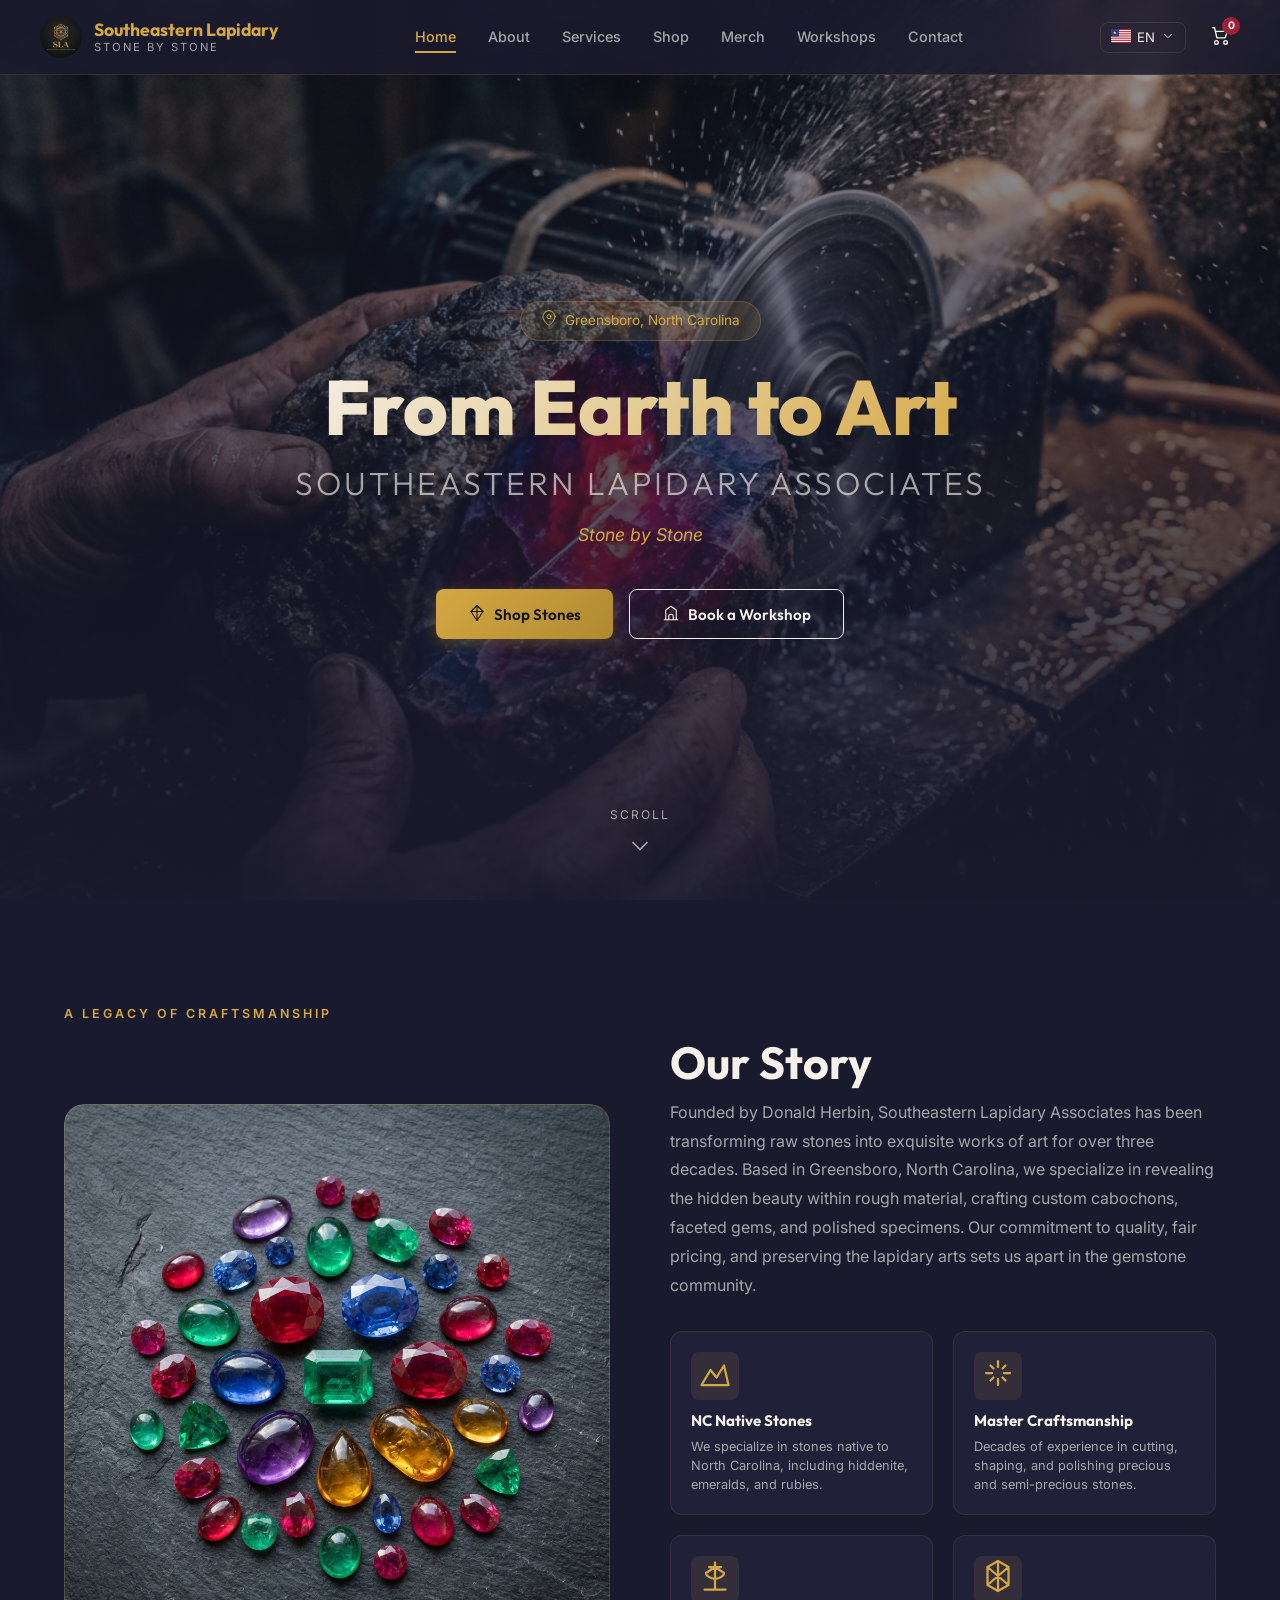
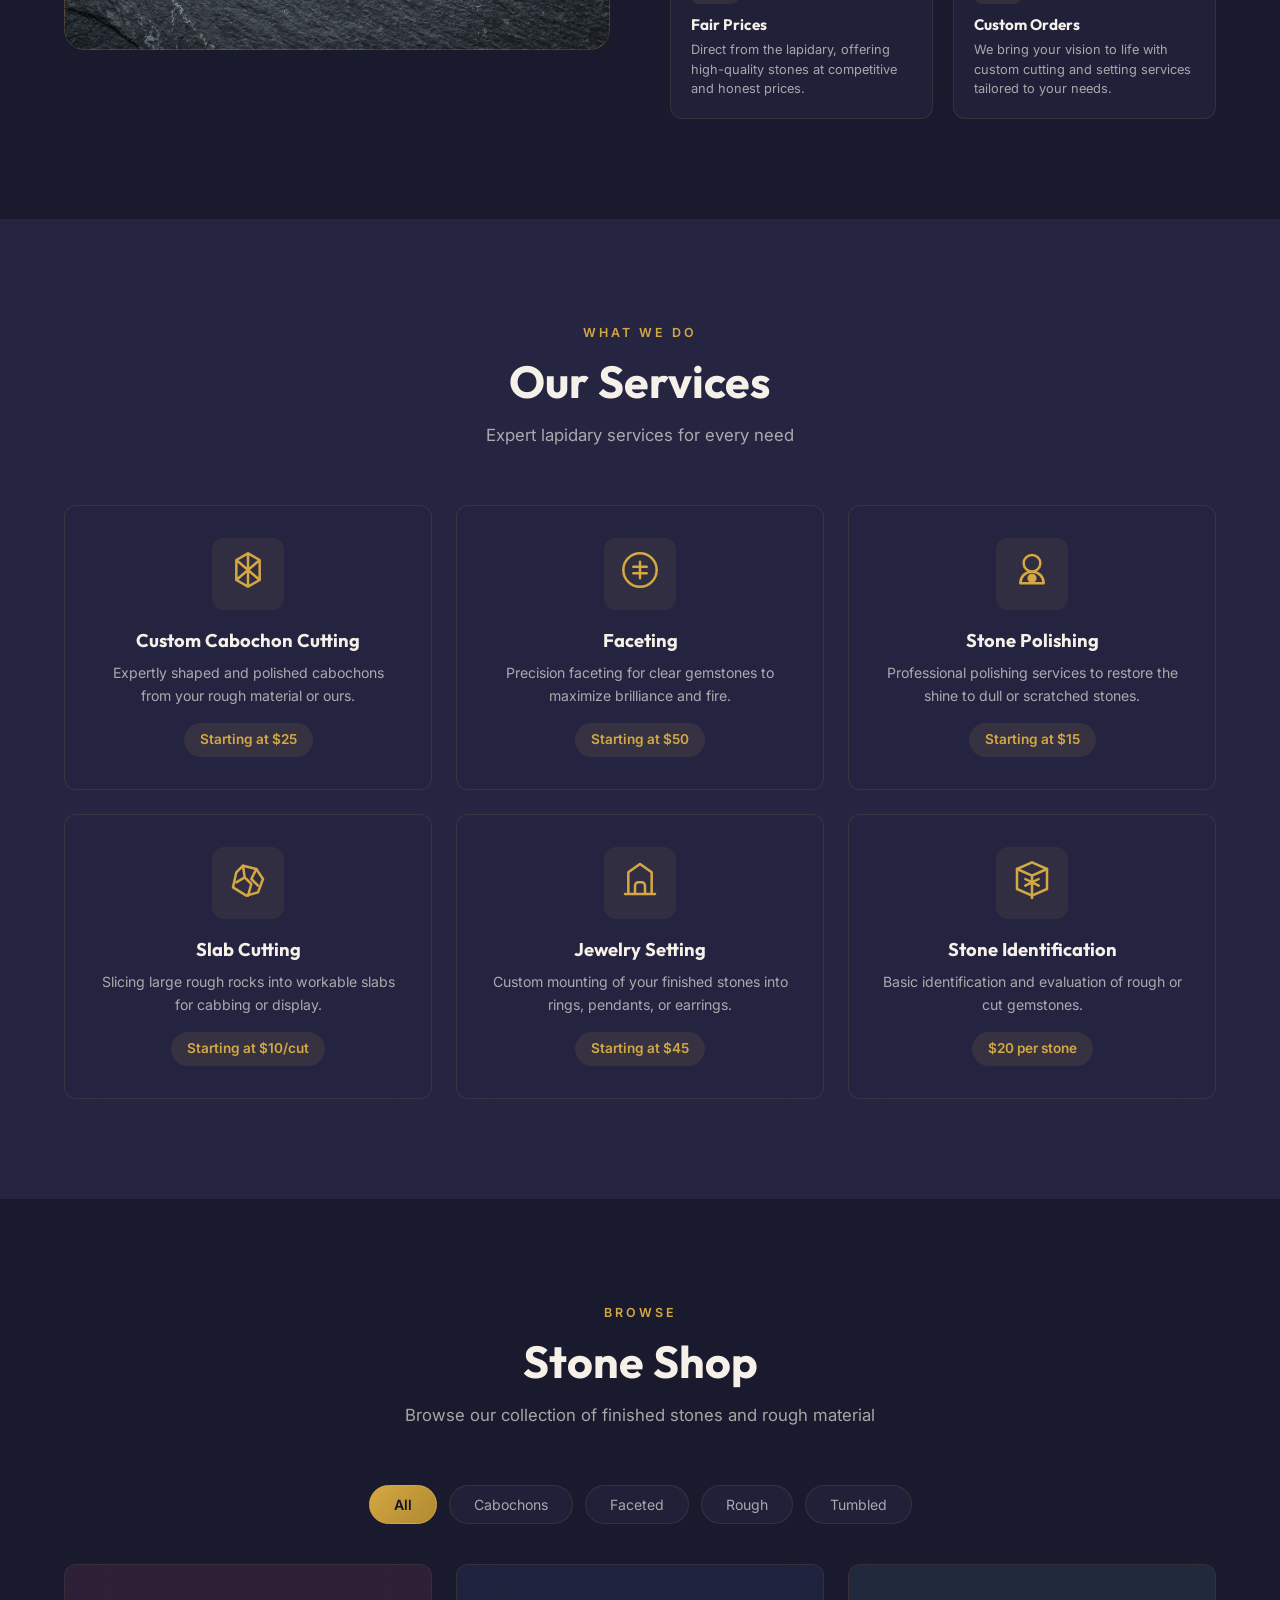
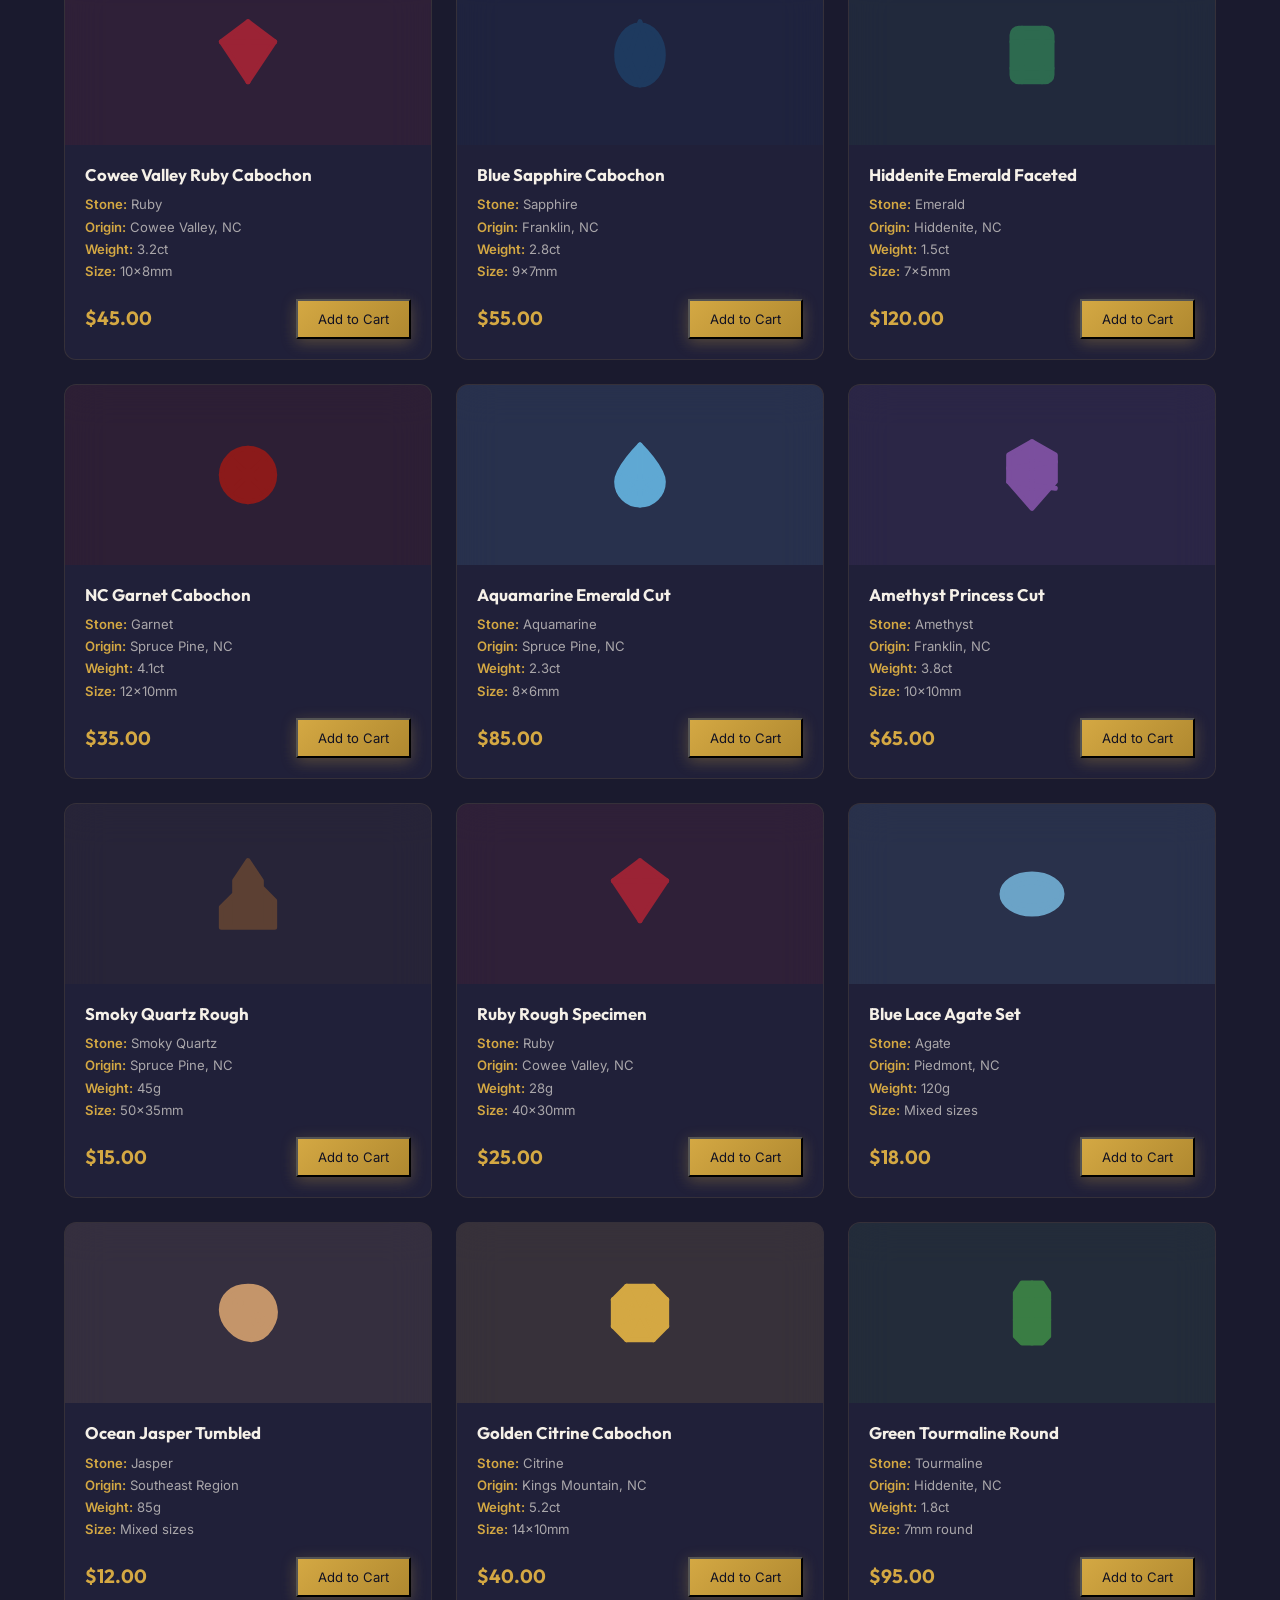
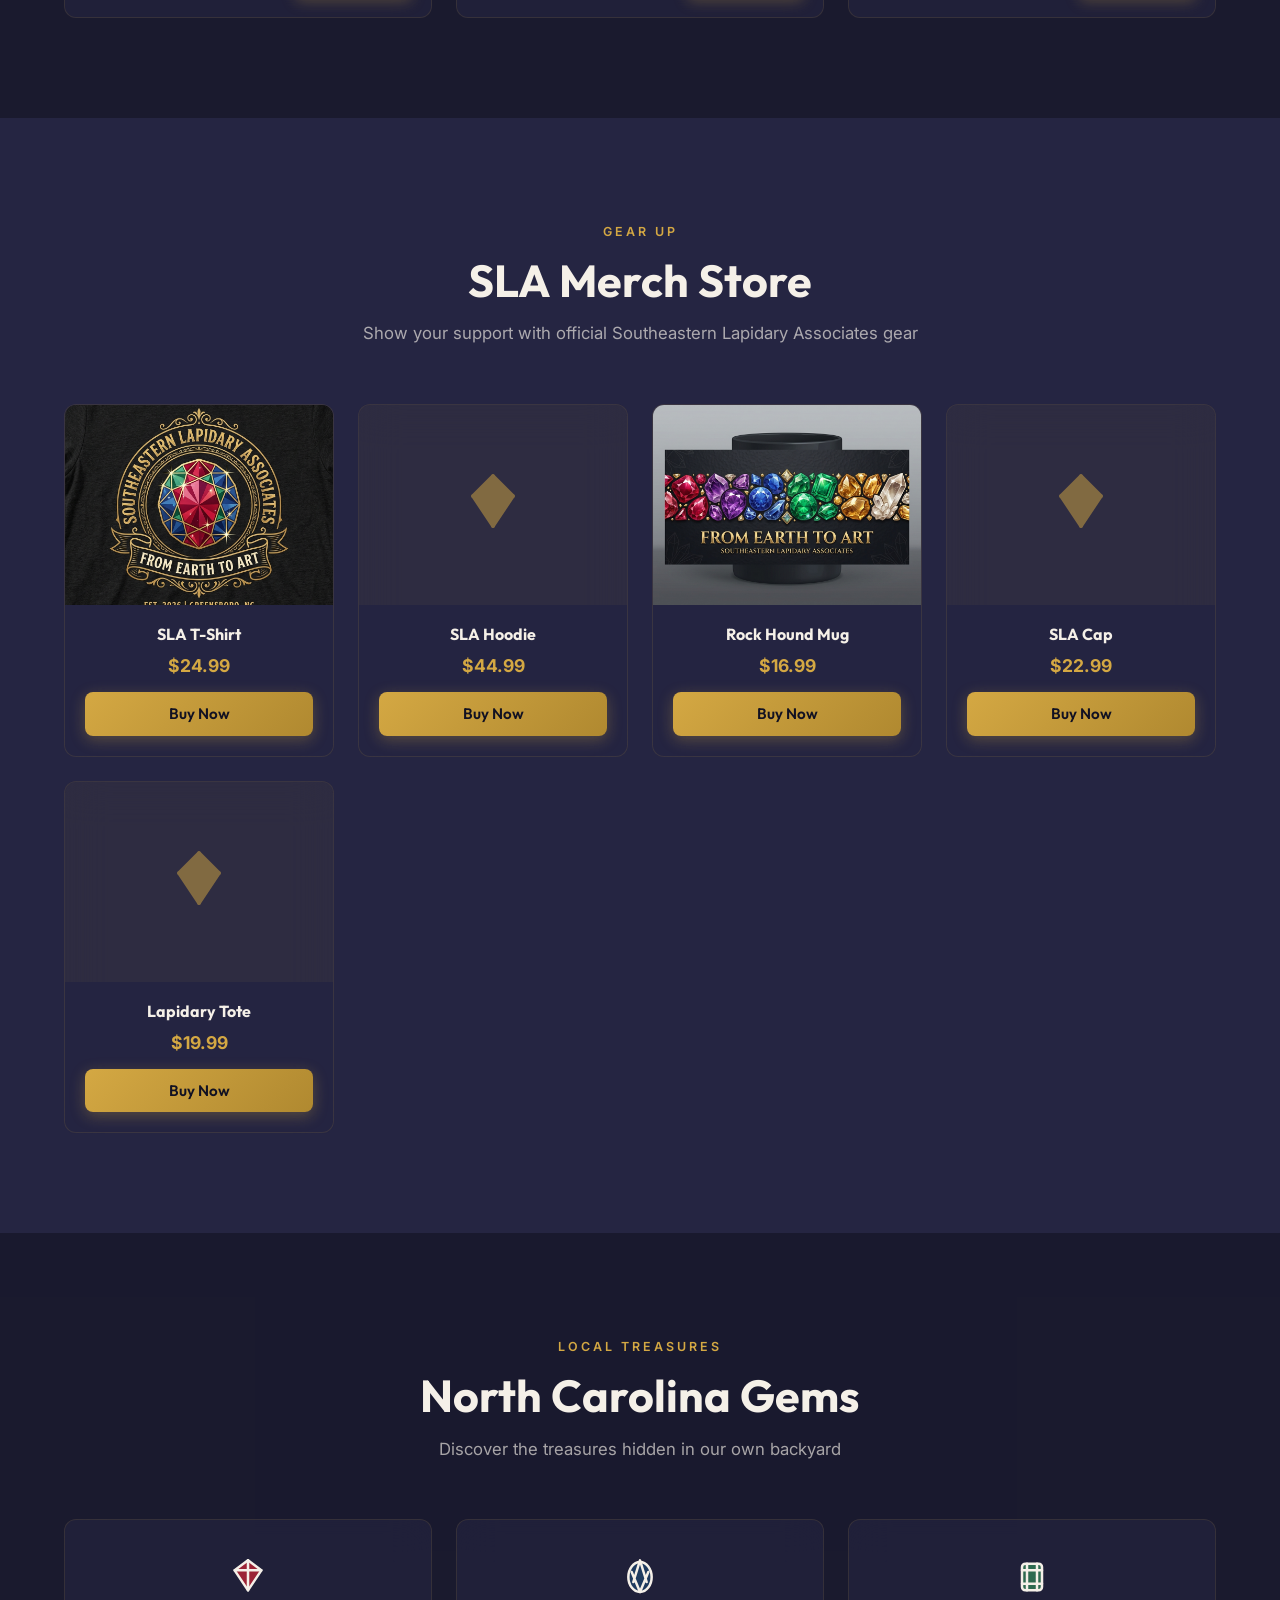
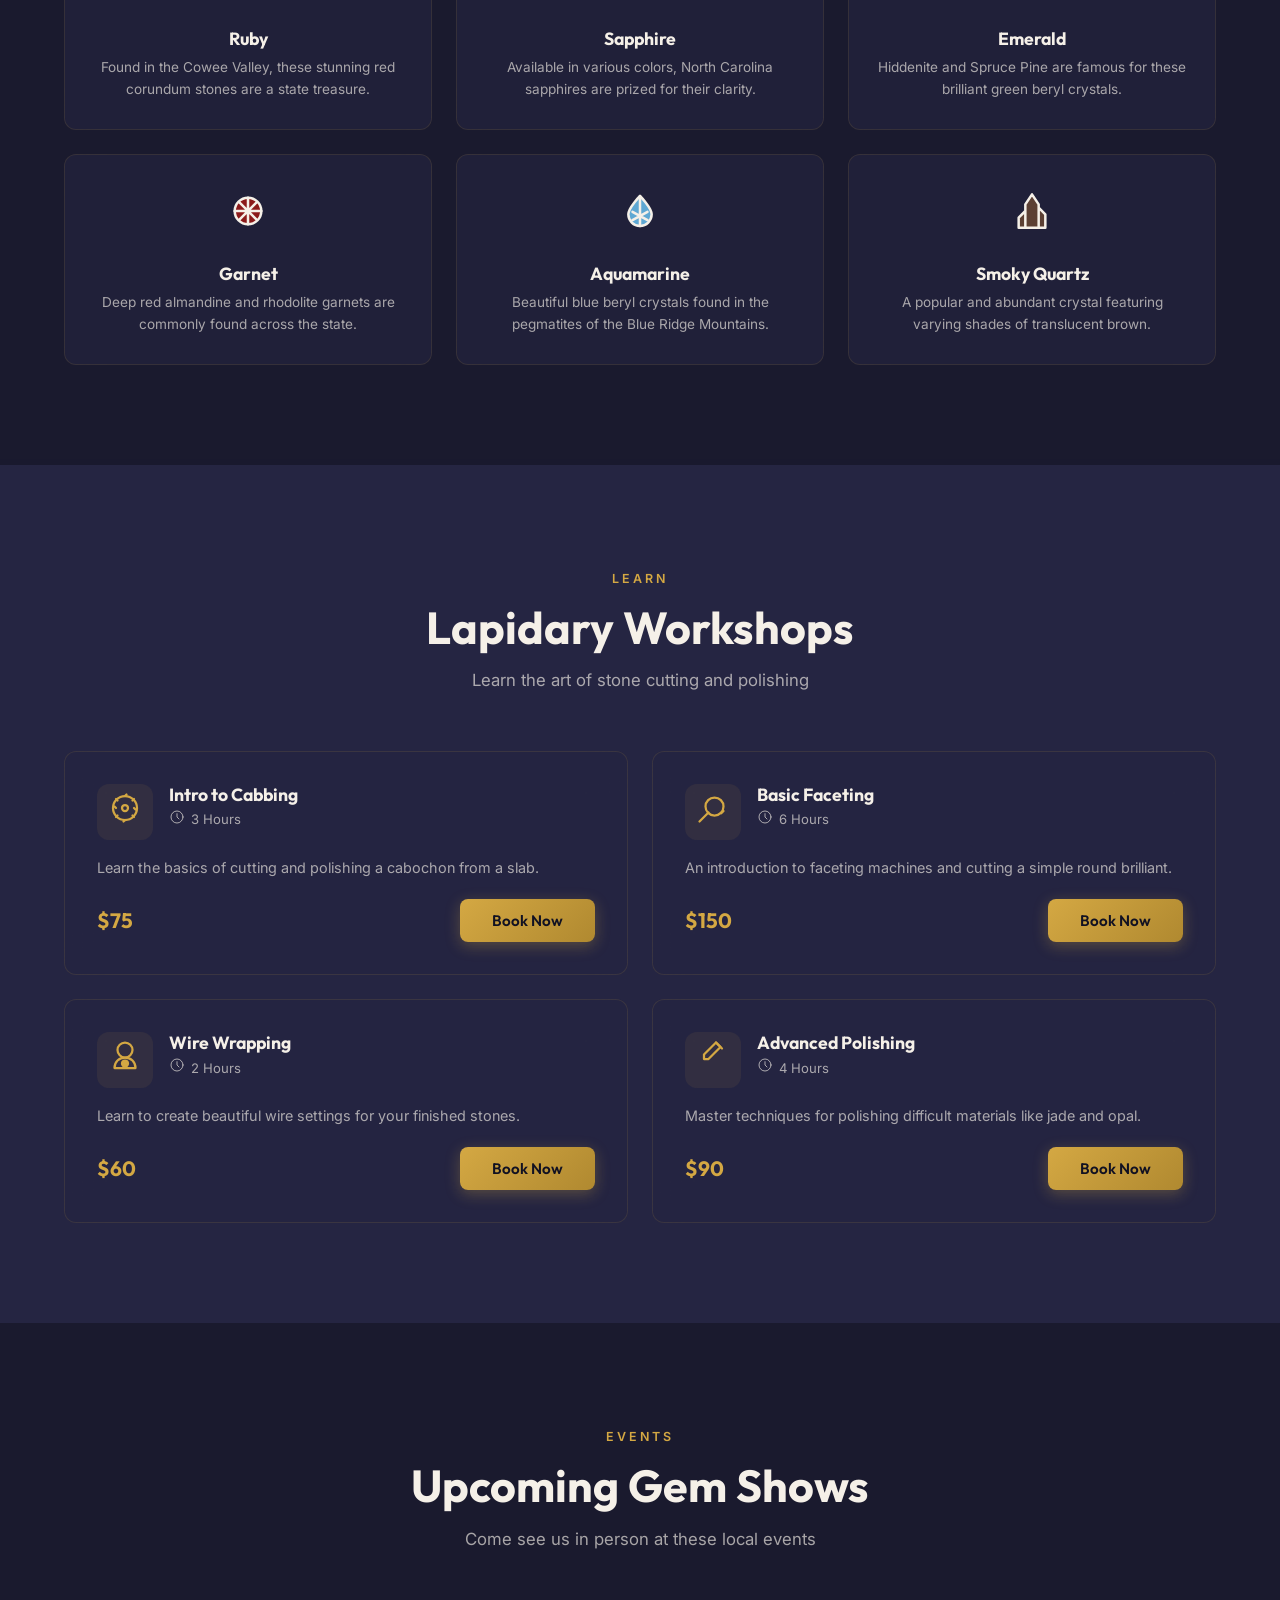
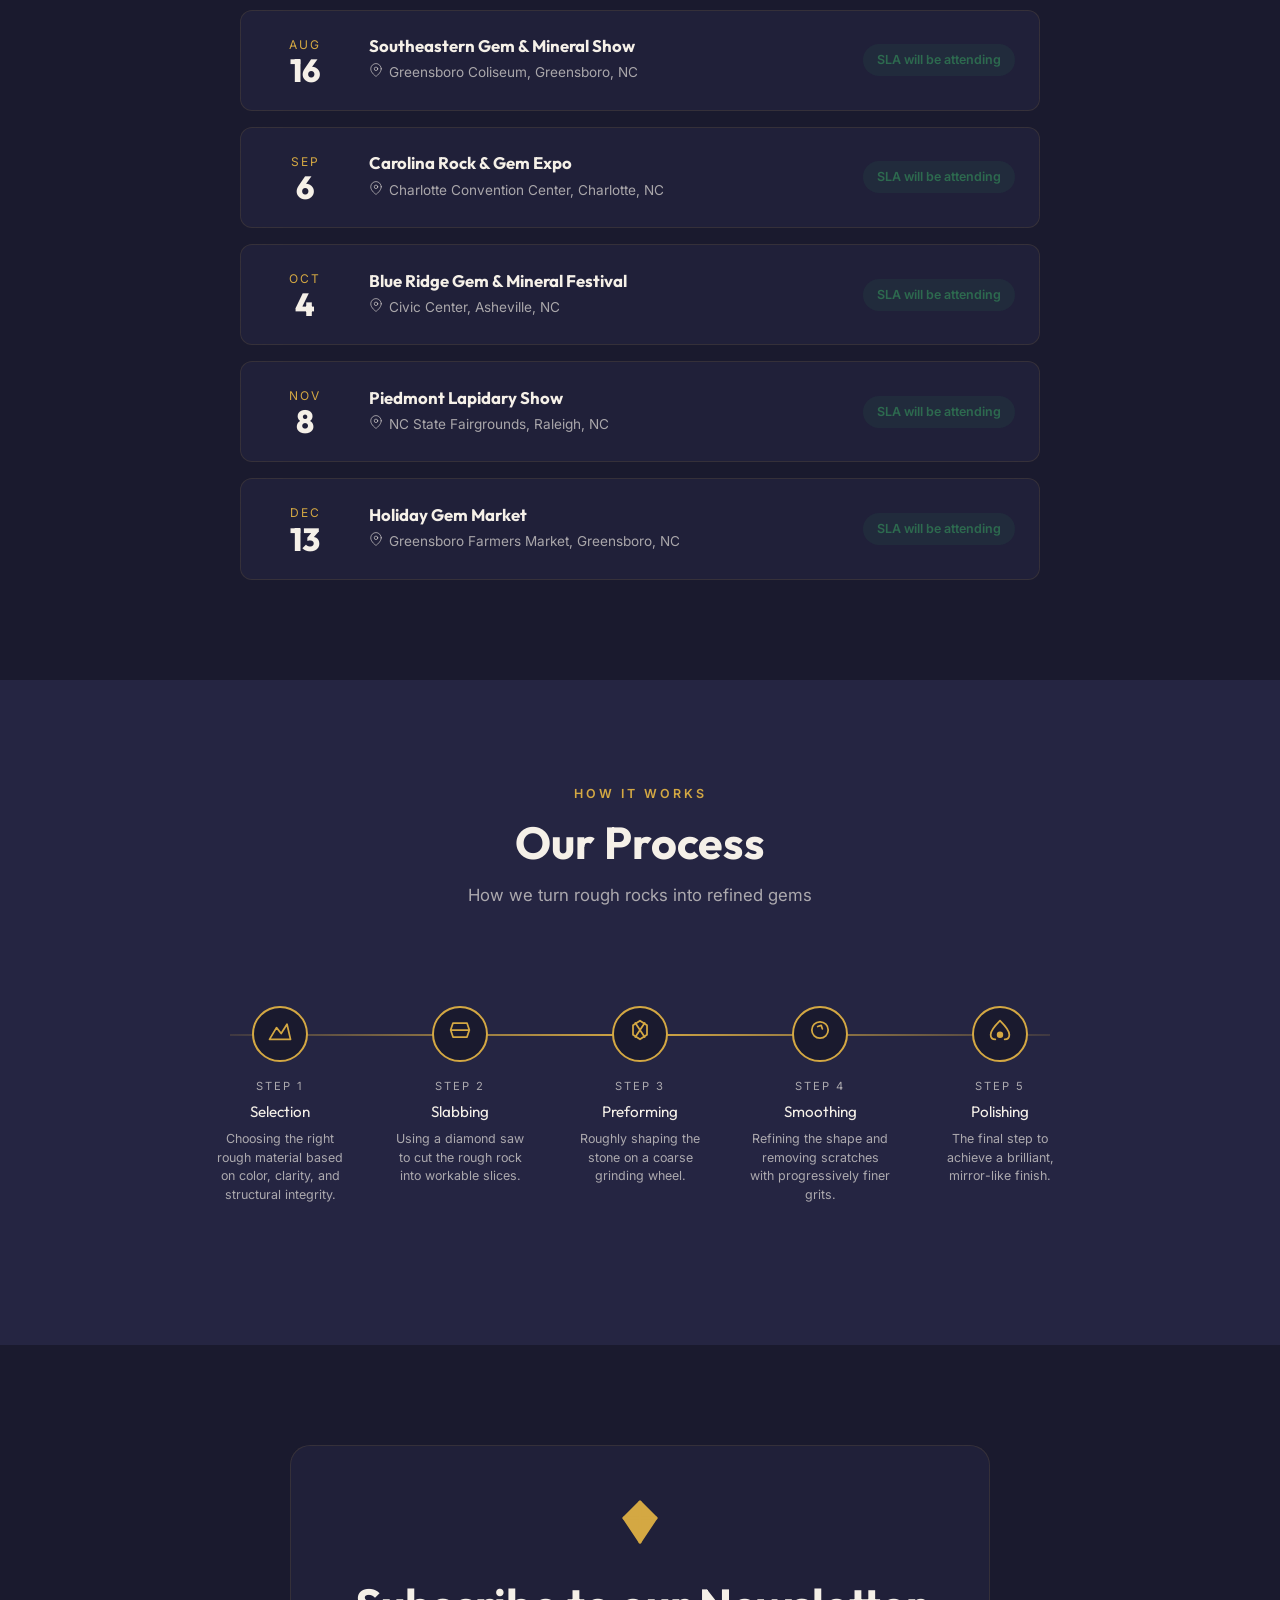
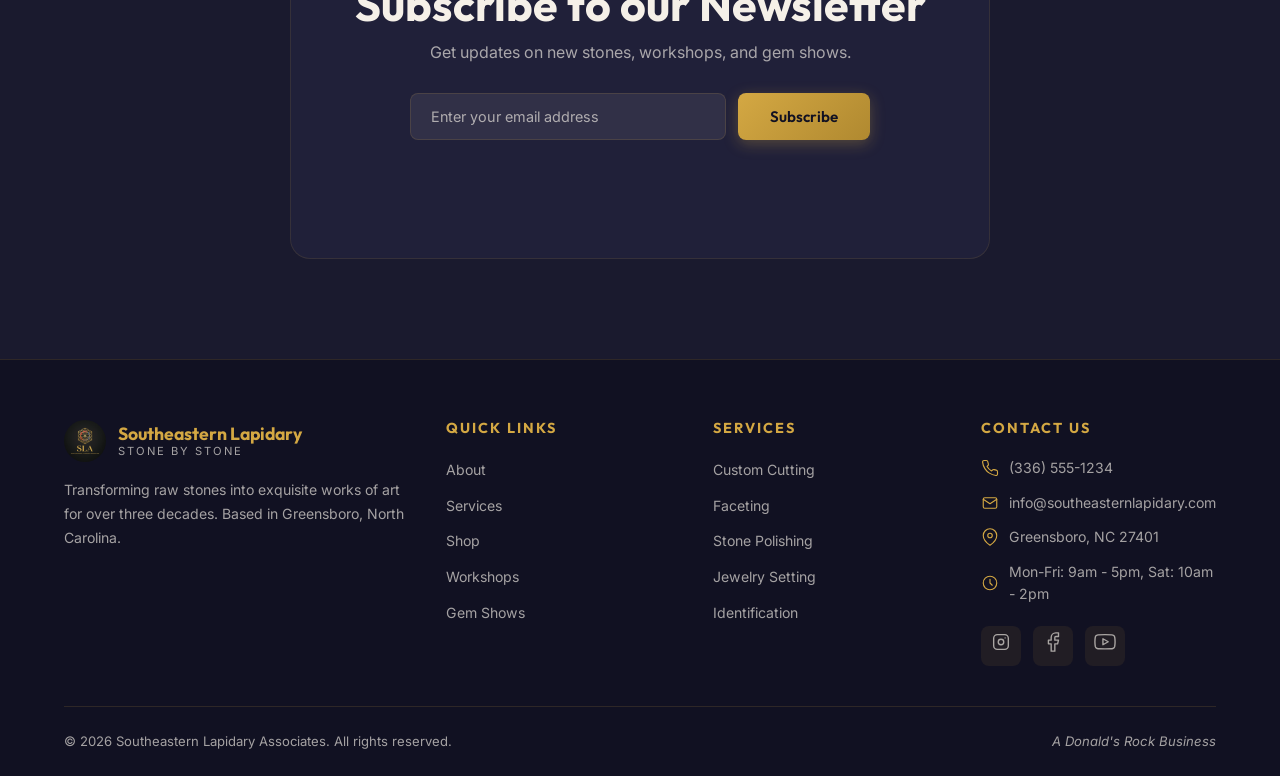
==== commit 2b3bad1e: "Fix: Rebuild HTML/CSS with matched class names, premium glassmorphism header, video hero, all sectio" ====
--- a/index.html
+++ b/index.html
@@ -3,797 +3,785 @@
 <head>
   <meta charset="UTF-8">
   <meta name="viewport" content="width=device-width, initial-scale=1.0">
-  <meta name="description" content="Southeastern Lapidary Associates — Premium custom stone cutting, NC native gemstones, wire-wrapped jewelry, and lapidary workshops in Greensboro, North Carolina. From Earth to Art, Stone by Stone.">
-  <meta name="keywords" content="lapidary, gemstones, stone cutting, cabochons, faceted gems, NC rubies, NC sapphires, wire wrapping, Greensboro NC, gem shows, workshops">
+  <meta name="description" content="Southeastern Lapidary Associates — Expert lapidary services, custom stone cutting, polished gemstones, and workshops in Greensboro, North Carolina. From Earth to Art, Stone by Stone.">
+  <meta name="keywords" content="lapidary, gemstones, cabochon, stone cutting, polishing, Greensboro, North Carolina, workshops, gem shows">
   <meta name="author" content="Southeastern Lapidary Associates">
-
-  <!-- Open Graph -->
-  <meta property="og:title" content="Southeastern Lapidary Associates — From Earth to Art">
-  <meta property="og:description" content="Premium custom stone cutting, NC native gemstones, wire-wrapped jewelry, and lapidary workshops in Greensboro, North Carolina.">
-  <meta property="og:image" content="assets/images/polished-gemstones.png">
-  <meta property="og:type" content="website">
-  <meta property="og:url" content="https://southeasternlapidary.com">
-
   <title>Southeastern Lapidary Associates — From Earth to Art, Stone by Stone</title>
-
-  <!-- Google Fonts -->
+  <link rel="icon" type="image/png" href="assets/images/sla-logo.png">
   <link rel="preconnect" href="https://fonts.googleapis.com">
   <link rel="preconnect" href="https://fonts.gstatic.com" crossorigin>
-  <link href="https://fonts.googleapis.com/css2?family=Inter:wght@300;400;500;600;700&family=Outfit:wght@400;500;600;700;800&display=swap" rel="stylesheet">
-
-  <!-- Favicon -->
-  <link rel="icon" type="image/png" href="assets/images/sla-logo.png">
-
-  <!-- Stylesheet -->
+  <link href="https://fonts.googleapis.com/css2?family=Inter:wght@400;500;600&family=Outfit:wght@300;400;500;600;700;800&display=swap" rel="stylesheet">
   <link rel="stylesheet" href="index.css">
 </head>
 <body>
 
-  <!-- ═══════════════════════════════════════════════ -->
-  <!-- HEADER / NAVIGATION                            -->
-  <!-- ═══════════════════════════════════════════════ -->
-  <header id="main-header" class="site-header">
-    <div class="container header-inner">
+  <!-- ═══════════════════════════════════════════════════════
+       HEADER
+       ═══════════════════════════════════════════════════════ -->
+  <header class="header" id="main-header">
+    <div class="container nav-container">
+
       <!-- Logo -->
-      <a href="#hero" class="logo-link" aria-label="Southeastern Lapidary Associates Home">
-        <img src="assets/images/sla-logo.png" alt="SLA Logo" class="logo-image" width="40" height="40">
-        <span class="logo-text">Southeastern Lapidary</span>
+      <a class="logo" href="#">
+        <img src="assets/images/sla-logo.png" alt="SLA Logo" width="42" height="42">
+        <div class="logo-text">
+          <span class="logo-name">Southeastern Lapidary</span>
+          <span class="logo-tagline">Stone by Stone</span>
+        </div>
       </a>
 
-      <!-- Desktop Navigation -->
-      <nav id="main-nav" class="main-nav" aria-label="Main navigation">
-        <ul class="nav-list">
-          <li><a href="#hero" class="nav-link active" data-i18n="nav.home">Home</a></li>
-          <li><a href="#about" class="nav-link" data-i18n="nav.about">About</a></li>
-          <li><a href="#services" class="nav-link" data-i18n="nav.services">Services</a></li>
-          <li><a href="#shop" class="nav-link" data-i18n="nav.shop">Shop</a></li>
-          <li><a href="#merch" class="nav-link" data-i18n="nav.merch">Merch</a></li>
-          <li><a href="#workshops" class="nav-link" data-i18n="nav.workshops">Workshops</a></li>
-          <li><a href="#contact" class="nav-link" data-i18n="nav.contact">Contact</a></li>
+      <!-- Desktop Nav -->
+      <nav aria-label="Main navigation">
+        <ul class="nav-links">
+          <li><a class="nav-link" href="#hero" data-i18n="nav.home">Home</a></li>
+          <li><a class="nav-link" href="#about" data-i18n="nav.about">About</a></li>
+          <li><a class="nav-link" href="#services" data-i18n="nav.services">Services</a></li>
+          <li><a class="nav-link" href="#shop" data-i18n="nav.shop">Shop</a></li>
+          <li><a class="nav-link" href="#merch" data-i18n="nav.merch">Merch</a></li>
+          <li><a class="nav-link" href="#workshops" data-i18n="nav.workshops">Workshops</a></li>
+          <li><a class="nav-link" href="#contact" data-i18n="nav.contact">Contact</a></li>
         </ul>
       </nav>
 
-      <!-- Header Actions -->
-      <div class="header-actions">
+      <!-- Nav Actions -->
+      <div class="nav-actions">
+
         <!-- Language Switcher -->
-        <div id="lang-switcher" class="lang-switcher">
-          <button id="lang-toggle" class="lang-toggle" aria-label="Change language" aria-expanded="false">
-            <span class="lang-flag" id="current-lang-flag"></span>
-            <span class="lang-code" id="current-lang-code">EN</span>
-            <span class="lang-chevron" id="lang-chevron-icon"></span>
+        <div class="lang-switcher">
+          <button class="lang-toggle" id="lang-toggle" aria-expanded="false" aria-label="Change language">
+            <span id="current-lang-flag"></span>
+            <span id="current-lang-code">EN</span>
+            <span id="lang-chevron-icon"></span>
           </button>
-          <div id="lang-dropdown" class="lang-dropdown" role="menu">
-            <button class="lang-option" data-lang="en" role="menuitem">
-              <span class="lang-flag-option" id="flag-en"></span>
-              <span>English</span>
-            </button>
-            <button class="lang-option" data-lang="es" role="menuitem">
-              <span class="lang-flag-option" id="flag-es"></span>
-              <span>Español</span>
-            </button>
-            <button class="lang-option" data-lang="vi" role="menuitem">
-              <span class="lang-flag-option" id="flag-vi"></span>
-              <span>Tiếng Việt</span>
-            </button>
-          </div>
-        </div>
-
-        <!-- Cart Button -->
-        <button id="cart-toggle" class="cart-toggle" aria-label="Open shopping cart">
+          <div class="lang-dropdown" id="lang-dropdown">
+            <button class="lang-option" data-lang="en"><span id="flag-en"></span> English</button>
+            <button class="lang-option" data-lang="es"><span id="flag-es"></span> Español</button>
+            <button class="lang-option" data-lang="vi"><span id="flag-vi"></span> Tiếng Việt</button>
+          </div>
+        </div>
+
+        <!-- Cart Toggle -->
+        <button class="cart-toggle" id="cart-toggle-btn" aria-label="Open cart">
           <span id="cart-icon"></span>
-          <span id="cart-badge" class="cart-badge" aria-live="polite">0</span>
+          <span class="cart-count" id="cart-count">0</span>
         </button>
 
-        <!-- Mobile Menu Toggle -->
-        <button id="mobile-menu-toggle" class="mobile-menu-toggle" aria-label="Toggle mobile menu" aria-expanded="false">
-          <span class="hamburger-line"></span>
-          <span class="hamburger-line"></span>
-          <span class="hamburger-line"></span>
+        <!-- Mobile Menu Button -->
+        <button class="mobile-menu-btn" id="mobile-menu-toggle" aria-label="Toggle menu" aria-expanded="false">
+          <span></span>
+          <span></span>
+          <span></span>
         </button>
       </div>
     </div>
-
-    <!-- Mobile Menu Overlay -->
-    <div id="mobile-menu" class="mobile-menu" aria-hidden="true">
-      <nav aria-label="Mobile navigation">
-        <ul class="mobile-nav-list">
-          <li><a href="#hero" class="mobile-nav-link" data-i18n="nav.home">Home</a></li>
-          <li><a href="#about" class="mobile-nav-link" data-i18n="nav.about">About</a></li>
-          <li><a href="#services" class="mobile-nav-link" data-i18n="nav.services">Services</a></li>
-          <li><a href="#shop" class="mobile-nav-link" data-i18n="nav.shop">Shop</a></li>
-          <li><a href="#merch" class="mobile-nav-link" data-i18n="nav.merch">Merch</a></li>
-          <li><a href="#workshops" class="mobile-nav-link" data-i18n="nav.workshops">Workshops</a></li>
-          <li><a href="#contact" class="mobile-nav-link" data-i18n="nav.contact">Contact</a></li>
-        </ul>
-      </nav>
-    </div>
   </header>
 
-  <!-- ═══════════════════════════════════════════════ -->
-  <!-- HERO SECTION                                   -->
-  <!-- ═══════════════════════════════════════════════ -->
-  <section id="hero" class="hero-section">
-    <!-- Video Background -->
-    <video
-      id="hero-video"
-      class="hero-video"
-      autoplay
-      loop
-      muted
-      playsinline
-      poster="assets/images/hero-stone-cutting.png"
-      aria-hidden="true"
-    >
+  <!-- ═══════════════════════════════════════════════════════
+       MOBILE MENU
+       ═══════════════════════════════════════════════════════ -->
+  <div class="mobile-menu" id="mobile-menu" aria-hidden="true">
+    <a class="mobile-nav-link" href="#hero" data-i18n="nav.home">Home</a>
+    <a class="mobile-nav-link" href="#about" data-i18n="nav.about">About</a>
+    <a class="mobile-nav-link" href="#services" data-i18n="nav.services">Services</a>
+    <a class="mobile-nav-link" href="#shop" data-i18n="nav.shop">Shop</a>
+    <a class="mobile-nav-link" href="#merch" data-i18n="nav.merch">Merch</a>
+    <a class="mobile-nav-link" href="#workshops" data-i18n="nav.workshops">Workshops</a>
+    <a class="mobile-nav-link" href="#contact" data-i18n="nav.contact">Contact</a>
+  </div>
+
+  <!-- ═══════════════════════════════════════════════════════
+       HERO
+       ═══════════════════════════════════════════════════════ -->
+  <section class="hero" id="hero">
+    <video class="hero-video" autoplay muted loop playsinline poster="assets/images/hero-stone-cutting.png">
       <source src="assets/hero-video.mp4" type="video/mp4">
     </video>
-
-    <!-- Overlay Gradient -->
-    <div class="hero-overlay" aria-hidden="true"></div>
-
-    <!-- Hero Content -->
-    <div class="hero-content">
-      <div class="hero-location-badge animate-on-scroll fade-in">
+    <img class="hero-poster" src="assets/images/hero-stone-cutting.png" alt="Stone cutting" aria-hidden="true">
+    <div class="hero-overlay"></div>
+    <div class="hero-content container">
+      <div class="hero-badge">
         <span id="location-icon"></span>
         <span data-i18n="hero.location">Greensboro, North Carolina</span>
       </div>
-
-      <h1 class="hero-title animate-on-scroll slide-up">
-        <span data-i18n="hero.title">From Earth to Art</span>
-      </h1>
-
-      <p class="hero-tagline animate-on-scroll slide-up">
-        <span data-i18n="hero.tagline">Stone by Stone</span>
-      </p>
-
-      <p class="hero-subtitle animate-on-scroll fade-in">
-        <span data-i18n="hero.subtitle">Southeastern Lapidary Associates</span>
-      </p>
-
-      <div class="hero-cta-group animate-on-scroll slide-up">
-        <a href="#shop" class="btn btn-primary" id="hero-cta-shop">
+      <h1 class="hero-title" data-i18n="hero.title">From Earth to Art</h1>
+      <p class="hero-subtitle" data-i18n="hero.subtitle">Southeastern Lapidary Associates</p>
+      <p class="hero-tagline" data-i18n="hero.tagline">Stone by Stone</p>
+      <div class="hero-cta">
+        <a href="#shop" class="btn btn-primary">
           <span id="hero-shop-icon"></span>
           <span data-i18n="hero.cta.shop">Shop Stones</span>
         </a>
-        <a href="#workshops" class="btn btn-secondary" id="hero-cta-workshop">
+        <a href="#workshops" class="btn btn-secondary">
           <span id="hero-workshop-icon"></span>
           <span data-i18n="hero.cta.workshop">Book a Workshop</span>
         </a>
       </div>
     </div>
-
-    <!-- Scroll Indicator -->
-    <div class="scroll-indicator" aria-hidden="true">
-      <span id="scroll-arrow-icon"></span>
-    </div>
-  </section>
-
-  <!-- ═══════════════════════════════════════════════ -->
-  <!-- ABOUT SECTION                                  -->
-  <!-- ═══════════════════════════════════════════════ -->
-  <section id="about" class="section about-section">
-    <div class="container">
+    <div class="scroll-indicator">
+      <span>Scroll</span>
+      <div class="scroll-arrow">
+        <span id="scroll-arrow-icon"></span>
+      </div>
+    </div>
+  </section>
+
+  <!-- ═══════════════════════════════════════════════════════
+       ABOUT
+       ═══════════════════════════════════════════════════════ -->
+  <section class="section" id="about">
+    <div class="container">
+      <span class="section-label" data-i18n="about.subtitle">A legacy of craftsmanship</span>
       <div class="about-grid">
-        <!-- Image Column -->
-        <div class="about-image-wrap animate-on-scroll slide-right">
-          <img src="assets/images/polished-gemstones.png" alt="Polished gemstones by Southeastern Lapidary Associates" class="about-image" loading="lazy">
-          <div class="about-image-accent" aria-hidden="true"></div>
-        </div>
-
-        <!-- Text Column -->
-        <div class="about-text-wrap">
-          <h2 class="section-title animate-on-scroll slide-up" data-i18n="about.title">Our Story</h2>
-          <p class="section-subtitle animate-on-scroll fade-in" data-i18n="about.subtitle">A legacy of craftsmanship rooted in the heart of North Carolina</p>
-          <p class="about-description animate-on-scroll fade-in" data-i18n="about.description">
-            Donald Herbin has been cutting, polishing, and crafting gemstones for over a decade in Greensboro, North Carolina.
-            What started as a passion for the earth's natural treasures has grown into Southeastern Lapidary Associates — a trusted
-            source for NC native stones, custom cuts, wire-wrapped jewelry, and hands-on lapidary education.
-            Every stone tells a story, and Donald brings that story to life with master craftsmanship and fair prices.
-          </p>
-        </div>
-      </div>
-
-      <!-- Differentiator Cards -->
-      <div class="diff-grid stagger-children">
-        <div class="diff-card animate-on-scroll scale-in" id="diff-nc-stones">
-          <div class="diff-icon" id="diff-icon-1"></div>
-          <h3 data-i18n="about.diff1.title">NC Native Stones</h3>
-          <p data-i18n="about.diff1.desc">Sourced directly from North Carolina's legendary gem-bearing regions — Cowee Valley, Hiddenite, Spruce Pine, and Franklin.</p>
-        </div>
-        <div class="diff-card animate-on-scroll scale-in" id="diff-craftsmanship">
-          <div class="diff-icon" id="diff-icon-2"></div>
-          <h3 data-i18n="about.diff2.title">Master Craftsmanship</h3>
-          <p data-i18n="about.diff2.desc">Over a decade of precision stone cutting, faceting, and polishing. Every stone is finished to the highest standard.</p>
-        </div>
-        <div class="diff-card animate-on-scroll scale-in" id="diff-fair-prices">
-          <div class="diff-icon" id="diff-icon-3"></div>
-          <h3 data-i18n="about.diff3.title">Fair Prices</h3>
-          <p data-i18n="about.diff3.desc">Direct from the cutter means no middleman markup. Premium quality stones at prices that respect your budget.</p>
-        </div>
-        <div class="diff-card animate-on-scroll scale-in" id="diff-custom-orders">
-          <div class="diff-icon" id="diff-icon-4"></div>
-          <h3 data-i18n="about.diff4.title">Custom Orders</h3>
-          <p data-i18n="about.diff4.desc">Bring your vision to life. Custom cuts, specific shapes, and bespoke jewelry — we make it happen.</p>
-        </div>
-      </div>
-    </div>
-  </section>
-
-  <!-- ═══════════════════════════════════════════════ -->
-  <!-- SERVICES SECTION                               -->
-  <!-- ═══════════════════════════════════════════════ -->
-  <section id="services" class="section services-section">
-    <div class="container">
-      <h2 class="section-title animate-on-scroll slide-up" data-i18n="services.title">Our Services</h2>
-      <p class="section-subtitle animate-on-scroll fade-in" data-i18n="services.subtitle">From rough stone to finished masterpiece — we do it all</p>
+
+        <!-- Image -->
+        <div class="about-image-wrapper animate-on-scroll slide-up">
+          <img src="assets/images/polished-gemstones.png" alt="Polished gemstones collection">
+        </div>
+
+        <!-- Text -->
+        <div class="about-text animate-on-scroll slide-up">
+          <h2 class="section-title" data-i18n="about.title">Our Story</h2>
+          <p data-i18n="about.description">Founded by Donald Herbin, Southeastern Lapidary Associates has been transforming raw stones into exquisite works of art for over three decades. Based in Greensboro, North Carolina, we specialize in revealing the hidden beauty within rough material, crafting custom cabochons, faceted gems, and polished specimens. Our commitment to quality, fair pricing, and preserving the lapidary arts sets us apart in the gemstone community.</p>
+          <div class="differentiators stagger-children">
+
+            <div class="diff-card">
+              <div class="diff-icon"><span id="diff-icon-1"></span></div>
+              <h4 data-i18n="about.diff1.title">NC Native Stones</h4>
+              <p data-i18n="about.diff1.desc">We specialize in stones native to North Carolina, including hiddenite, emeralds, and rubies.</p>
+            </div>
+
+            <div class="diff-card">
+              <div class="diff-icon"><span id="diff-icon-2"></span></div>
+              <h4 data-i18n="about.diff2.title">Master Craftsmanship</h4>
+              <p data-i18n="about.diff2.desc">Decades of experience in cutting, shaping, and polishing precious and semi-precious stones.</p>
+            </div>
+
+            <div class="diff-card">
+              <div class="diff-icon"><span id="diff-icon-3"></span></div>
+              <h4 data-i18n="about.diff3.title">Fair Prices</h4>
+              <p data-i18n="about.diff3.desc">Direct from the lapidary, offering high-quality stones at competitive and honest prices.</p>
+            </div>
+
+            <div class="diff-card">
+              <div class="diff-icon"><span id="diff-icon-4"></span></div>
+              <h4 data-i18n="about.diff4.title">Custom Orders</h4>
+              <p data-i18n="about.diff4.desc">We bring your vision to life with custom cutting and setting services tailored to your needs.</p>
+            </div>
+
+          </div>
+        </div>
+      </div>
+    </div>
+  </section>
+
+  <!-- ═══════════════════════════════════════════════════════
+       SERVICES
+       ═══════════════════════════════════════════════════════ -->
+  <section class="section section-alt" id="services">
+    <div class="container">
+      <div class="section-header">
+        <span class="section-label">What We Do</span>
+        <h2 class="section-title" data-i18n="services.title">Our Services</h2>
+        <p class="section-subtitle" data-i18n="services.subtitle">Expert lapidary services for every need</p>
+      </div>
 
       <div class="services-grid stagger-children">
-        <!-- Service 1: Custom Stone Cutting -->
-        <div class="service-card animate-on-scroll scale-in" id="service-custom-cutting">
-          <div class="service-icon-wrap" id="service-icon-1"></div>
-          <h3 data-i18n="services.1.name">Custom Stone Cutting</h3>
-          <p data-i18n="services.1.desc">Precision cabochon and faceted cuts tailored to your specifications. Bring your rough stone or choose from our inventory.</p>
-          <span class="service-price" data-i18n="services.1.price">$15–$300+</span>
-        </div>
-
-        <!-- Service 2: Finished Stone Sales -->
-        <div class="service-card animate-on-scroll scale-in" id="service-finished-sales">
-          <div class="service-icon-wrap" id="service-icon-2"></div>
-          <h3 data-i18n="services.2.name">Finished Stone Sales</h3>
-          <p data-i18n="services.2.desc">Ready-to-set cabochons, faceted gems, and collector specimens. Each stone hand-selected and polished to perfection.</p>
-          <span class="service-price" data-i18n="services.2.price">$8–$500+</span>
-        </div>
-
-        <!-- Service 3: Wire-Wrapped Jewelry -->
-        <div class="service-card animate-on-scroll scale-in" id="service-jewelry">
-          <div class="service-icon-wrap" id="service-icon-3"></div>
-          <h3 data-i18n="services.3.name">Wire-Wrapped Jewelry</h3>
-          <p data-i18n="services.3.desc">Handcrafted wire-wrapped pendants, rings, and earrings featuring NC native stones. Each piece is one-of-a-kind.</p>
-          <span class="service-price" data-i18n="services.3.price">$40–$150</span>
-        </div>
-
-        <!-- Service 4: Rough Stone Sales -->
-        <div class="service-card animate-on-scroll scale-in" id="service-rough-sales">
-          <div class="service-icon-wrap" id="service-icon-4"></div>
-          <h3 data-i18n="services.4.name">Rough Stone Sales</h3>
-          <p data-i18n="services.4.desc">Premium rough material for fellow cutters and collectors. NC rubies, sapphires, emeralds, quartz, and more.</p>
-          <span class="service-price" data-i18n="services.4.price">$5–$500+</span>
-        </div>
-
-        <!-- Service 5: Workshops & Classes -->
-        <div class="service-card animate-on-scroll scale-in" id="service-workshops">
-          <div class="service-icon-wrap" id="service-icon-5"></div>
-          <h3 data-i18n="services.5.name">Workshops &amp; Classes</h3>
-          <p data-i18n="services.5.desc">Learn the art of lapidary from a master cutter. Beginner to advanced classes in cabochon cutting, faceting, and wire wrapping.</p>
-          <span class="service-price" data-i18n="services.5.price">$25–$175</span>
-        </div>
-
-        <!-- Service 6: Wholesale Supply -->
-        <div class="service-card animate-on-scroll scale-in" id="service-wholesale">
-          <div class="service-icon-wrap" id="service-icon-6"></div>
-          <h3 data-i18n="services.6.name">Wholesale Supply</h3>
-          <p data-i18n="services.6.desc">Volume pricing for jewelry makers, retailers, and rock shops. Consistent quality, reliable supply.</p>
-          <span class="service-price" data-i18n="services.6.price">Volume pricing</span>
-        </div>
-      </div>
-    </div>
-  </section>
-
-  <!-- ═══════════════════════════════════════════════ -->
-  <!-- STONE SHOP SECTION                             -->
-  <!-- ═══════════════════════════════════════════════ -->
-  <section id="shop" class="section shop-section">
-    <div class="container">
-      <h2 class="section-title animate-on-scroll slide-up" data-i18n="shop.title">Stone Shop</h2>
-      <p class="section-subtitle animate-on-scroll fade-in" data-i18n="shop.subtitle">Browse our collection of hand-cut NC gemstones</p>
+
+        <div class="service-card animate-on-scroll slide-up">
+          <div class="service-icon"><span id="service-icon-1"></span></div>
+          <h3 data-i18n="services.1.name">Custom Cabochon Cutting</h3>
+          <p data-i18n="services.1.desc">Expertly shaped and polished cabochons from your rough material or ours.</p>
+          <span class="service-price" data-i18n="services.1.price">Starting at $25</span>
+        </div>
+
+        <div class="service-card animate-on-scroll slide-up">
+          <div class="service-icon"><span id="service-icon-2"></span></div>
+          <h3 data-i18n="services.2.name">Faceting</h3>
+          <p data-i18n="services.2.desc">Precision faceting for clear gemstones to maximize brilliance and fire.</p>
+          <span class="service-price" data-i18n="services.2.price">Starting at $50</span>
+        </div>
+
+        <div class="service-card animate-on-scroll slide-up">
+          <div class="service-icon"><span id="service-icon-3"></span></div>
+          <h3 data-i18n="services.3.name">Stone Polishing</h3>
+          <p data-i18n="services.3.desc">Professional polishing services to restore the shine to dull or scratched stones.</p>
+          <span class="service-price" data-i18n="services.3.price">Starting at $15</span>
+        </div>
+
+        <div class="service-card animate-on-scroll slide-up">
+          <div class="service-icon"><span id="service-icon-4"></span></div>
+          <h3 data-i18n="services.4.name">Slab Cutting</h3>
+          <p data-i18n="services.4.desc">Slicing large rough rocks into workable slabs for cabbing or display.</p>
+          <span class="service-price" data-i18n="services.4.price">Starting at $10/cut</span>
+        </div>
+
+        <div class="service-card animate-on-scroll slide-up">
+          <div class="service-icon"><span id="service-icon-5"></span></div>
+          <h3 data-i18n="services.5.name">Jewelry Setting</h3>
+          <p data-i18n="services.5.desc">Custom mounting of your finished stones into rings, pendants, or earrings.</p>
+          <span class="service-price" data-i18n="services.5.price">Starting at $45</span>
+        </div>
+
+        <div class="service-card animate-on-scroll slide-up">
+          <div class="service-icon"><span id="service-icon-6"></span></div>
+          <h3 data-i18n="services.6.name">Stone Identification</h3>
+          <p data-i18n="services.6.desc">Basic identification and evaluation of rough or cut gemstones.</p>
+          <span class="service-price" data-i18n="services.6.price">$20 per stone</span>
+        </div>
+
+      </div>
+    </div>
+  </section>
+
+  <!-- ═══════════════════════════════════════════════════════
+       SHOP
+       ═══════════════════════════════════════════════════════ -->
+  <section class="section" id="shop">
+    <div class="container">
+      <div class="section-header">
+        <span class="section-label">Browse</span>
+        <h2 class="section-title" data-i18n="shop.title">Stone Shop</h2>
+        <p class="section-subtitle" data-i18n="shop.subtitle">Browse our collection of finished stones and rough material</p>
+      </div>
 
       <!-- Filter Bar -->
-      <div class="shop-filter-bar animate-on-scroll fade-in" id="shop-filter-bar" role="tablist" aria-label="Filter stones by category">
-        <button class="filter-btn active" data-filter="all" role="tab" aria-selected="true" data-i18n="shop.filter.all">All Stones</button>
-        <button class="filter-btn" data-filter="cabochon" role="tab" aria-selected="false" data-i18n="shop.filter.cabochon">Cabochons</button>
-        <button class="filter-btn" data-filter="faceted" role="tab" aria-selected="false" data-i18n="shop.filter.faceted">Faceted</button>
-        <button class="filter-btn" data-filter="rough" role="tab" aria-selected="false" data-i18n="shop.filter.rough">Rough</button>
-        <button class="filter-btn" data-filter="tumbled" role="tab" aria-selected="false" data-i18n="shop.filter.tumbled">Tumbled</button>
-      </div>
-
-      <!-- Product Grid (rendered by JS) -->
-      <div id="shop-grid" class="shop-grid" role="tabpanel" aria-label="Stone products"></div>
-    </div>
-  </section>
-
-  <!-- ═══════════════════════════════════════════════ -->
-  <!-- MERCH STORE SECTION                            -->
-  <!-- ═══════════════════════════════════════════════ -->
-  <section id="merch" class="section merch-section">
-    <div class="container">
-      <h2 class="section-title animate-on-scroll slide-up" data-i18n="merch.title">SLA Merch Store</h2>
-      <p class="section-subtitle animate-on-scroll fade-in" data-i18n="merch.subtitle">Rock your lapidary pride — gear for gem lovers and stone cutters</p>
-
-      <div id="merch-grid" class="merch-grid stagger-children">
-        <!-- Merch Item 1: Classic Tee -->
-        <div class="merch-card animate-on-scroll scale-in" id="merch-tee">
-          <div class="merch-image-wrap">
-            <img src="assets/images/merch/sla-tee-design.png" alt="SLA Classic Tee" class="merch-image" loading="lazy">
-          </div>
-          <div class="merch-info">
-            <h3>SLA Classic Tee</h3>
-            <p class="merch-price">$35.00</p>
-            <button class="btn btn-merch" data-merch-id="PF-TEE-001" data-i18n="merch.buyNow">Buy Now</button>
-          </div>
-        </div>
-
-        <!-- Merch Item 2: Hoodie -->
-        <div class="merch-card animate-on-scroll scale-in" id="merch-hoodie">
-          <div class="merch-image-wrap merch-placeholder">
-            <span id="merch-hoodie-icon"></span>
-            <span class="merch-placeholder-label">Lapidary Hoodie</span>
-          </div>
-          <div class="merch-info">
-            <h3>Lapidary Hoodie</h3>
-            <p class="merch-price">$55.00</p>
-            <button class="btn btn-merch" data-merch-id="PF-HOOD-001" data-i18n="merch.buyNow">Buy Now</button>
-          </div>
-        </div>
-
-        <!-- Merch Item 3: Mug -->
-        <div class="merch-card animate-on-scroll scale-in" id="merch-mug">
-          <div class="merch-image-wrap">
-            <img src="assets/images/merch/sla-mug-design.png" alt="Gem Cutter Mug" class="merch-image" loading="lazy">
-          </div>
-          <div class="merch-info">
-            <h3>Gem Cutter Mug</h3>
-            <p class="merch-price">$22.00</p>
-            <button class="btn btn-merch" data-merch-id="PF-MUG-001" data-i18n="merch.buyNow">Buy Now</button>
-          </div>
-        </div>
-
-        <!-- Merch Item 4: Dad Hat -->
-        <div class="merch-card animate-on-scroll scale-in" id="merch-hat">
-          <div class="merch-image-wrap merch-placeholder">
-            <span id="merch-hat-icon"></span>
-            <span class="merch-placeholder-label">SLA Dad Hat</span>
-          </div>
-          <div class="merch-info">
-            <h3>SLA Dad Hat</h3>
-            <p class="merch-price">$28.00</p>
-            <button class="btn btn-merch" data-merch-id="PF-HAT-001" data-i18n="merch.buyNow">Buy Now</button>
-          </div>
-        </div>
-
-        <!-- Merch Item 5: Tote -->
-        <div class="merch-card animate-on-scroll scale-in" id="merch-tote">
-          <div class="merch-image-wrap merch-placeholder">
-            <span id="merch-tote-icon"></span>
-            <span class="merch-placeholder-label">Rock Show Tote</span>
-          </div>
-          <div class="merch-info">
-            <h3>Rock Show Tote</h3>
-            <p class="merch-price">$25.00</p>
-            <button class="btn btn-merch" data-merch-id="PF-TOTE-001" data-i18n="merch.buyNow">Buy Now</button>
-          </div>
-        </div>
-      </div>
-    </div>
-  </section>
-
-  <!-- ═══════════════════════════════════════════════ -->
-  <!-- NC GEMSTONES SECTION                           -->
-  <!-- ═══════════════════════════════════════════════ -->
-  <section id="nc-gems" class="section nc-gems-section">
-    <div class="nc-gems-bg" aria-hidden="true">
-      <img src="assets/images/nc-mountains.png" alt="" class="parallax-bg" loading="lazy">
-      <div class="nc-gems-overlay"></div>
-    </div>
-    <div class="container nc-gems-content">
-      <h2 class="section-title animate-on-scroll slide-up" data-i18n="gems.title">North Carolina Gemstones</h2>
-      <p class="section-subtitle animate-on-scroll fade-in" data-i18n="gems.subtitle">Our state is rich in world-class gemstone deposits</p>
-
-      <div class="gems-grid stagger-children">
-        <div class="gem-card animate-on-scroll scale-in" id="gem-ruby" style="--gem-accent: #9b2335;">
-          <div class="gem-icon-wrap" id="gem-icon-ruby"></div>
-          <h3 data-i18n="gems.ruby.name">Ruby</h3>
-          <p data-i18n="gems.ruby.desc">Cowee Valley rubies are world-renowned. From deep pigeon blood to pink, NC rubies rival those found anywhere on Earth.</p>
-        </div>
-        <div class="gem-card animate-on-scroll scale-in" id="gem-sapphire" style="--gem-accent: #1e3a5f;">
-          <div class="gem-icon-wrap" id="gem-icon-sapphire"></div>
-          <h3 data-i18n="gems.sapphire.name">Sapphire</h3>
-          <p data-i18n="gems.sapphire.desc">Franklin and Cowee Valley produce stunning blue, pink, and star sapphires prized by collectors worldwide.</p>
-        </div>
-        <div class="gem-card animate-on-scroll scale-in" id="gem-emerald" style="--gem-accent: #2d6a4f;">
-          <div class="gem-icon-wrap" id="gem-icon-emerald"></div>
-          <h3 data-i18n="gems.emerald.name">Emerald</h3>
-          <p data-i18n="gems.emerald.desc">Hiddenite, NC is one of the only places in North America where gem-quality emeralds are found naturally.</p>
-        </div>
-        <div class="gem-card animate-on-scroll scale-in" id="gem-garnet" style="--gem-accent: #8b1a1a;">
-          <div class="gem-icon-wrap" id="gem-icon-garnet"></div>
-          <h3 data-i18n="gems.garnet.name">Garnet</h3>
-          <p data-i18n="gems.garnet.desc">Rich rhodolite and almandine garnets are abundant in the NC mountains, offering deep reds and purples.</p>
-        </div>
-        <div class="gem-card animate-on-scroll scale-in" id="gem-aquamarine" style="--gem-accent: #5fa8d3;">
-          <div class="gem-icon-wrap" id="gem-icon-aquamarine"></div>
-          <h3 data-i18n="gems.aquamarine.name">Aquamarine</h3>
-          <p data-i18n="gems.aquamarine.desc">Spruce Pine and the Blue Ridge produce exceptional aquamarine crystals with vivid sea-blue color.</p>
-        </div>
-        <div class="gem-card animate-on-scroll scale-in" id="gem-smoky-quartz" style="--gem-accent: #5c4033;">
-          <div class="gem-icon-wrap" id="gem-icon-smoky-quartz"></div>
-          <h3 data-i18n="gems.smokyQuartz.name">Smoky Quartz</h3>
-          <p data-i18n="gems.smokyQuartz.desc">Abundant throughout the NC Appalachians, smoky quartz ranges from light tea to deep chocolate brown.</p>
-        </div>
-      </div>
-    </div>
-  </section>
-
-  <!-- ═══════════════════════════════════════════════ -->
-  <!-- WORKSHOPS SECTION                              -->
-  <!-- ═══════════════════════════════════════════════ -->
-  <section id="workshops" class="section workshops-section">
-    <div class="container">
-      <h2 class="section-title animate-on-scroll slide-up" data-i18n="workshops.title">Workshops &amp; Classes</h2>
-      <p class="section-subtitle animate-on-scroll fade-in" data-i18n="workshops.subtitle">Learn the ancient art of lapidary from a master stone cutter</p>
-
-      <div class="workshops-grid stagger-children">
-        <!-- Workshop 1 -->
-        <div class="workshop-card animate-on-scroll scale-in" id="workshop-cabochon">
-          <div class="workshop-icon-wrap" id="workshop-icon-1"></div>
-          <h3 data-i18n="workshops.1.name">Intro to Cabochon Cutting</h3>
-          <p data-i18n="workshops.1.desc">Learn the fundamentals of cabochon cutting. You'll select a rough stone, shape it on the grinding wheel, and polish your first cabochon to take home.</p>
-          <div class="workshop-meta">
-            <span class="workshop-duration">
-              <span class="workshop-duration-icon" id="workshop-clock-1"></span>
-              <span data-i18n="workshops.1.duration">2 hours</span>
-            </span>
-            <span class="workshop-price" data-i18n="workshops.1.price">$25</span>
-          </div>
-        </div>
-
-        <!-- Workshop 2 -->
-        <div class="workshop-card animate-on-scroll scale-in" id="workshop-faceting">
-          <div class="workshop-icon-wrap" id="workshop-icon-2"></div>
-          <h3 data-i18n="workshops.2.name">Faceting Fundamentals</h3>
-          <p data-i18n="workshops.2.desc">Dive into the precision world of gem faceting. Learn to use a faceting machine, cut angles, and create brilliant fire in your stones.</p>
-          <div class="workshop-meta">
-            <span class="workshop-duration">
-              <span class="workshop-duration-icon" id="workshop-clock-2"></span>
-              <span data-i18n="workshops.2.duration">4 hours</span>
-            </span>
-            <span class="workshop-price" data-i18n="workshops.2.price">$75</span>
-          </div>
-        </div>
-
-        <!-- Workshop 3 -->
-        <div class="workshop-card animate-on-scroll scale-in" id="workshop-wirewrap">
-          <div class="workshop-icon-wrap" id="workshop-icon-3"></div>
-          <h3 data-i18n="workshops.3.name">Wire Wrapping Workshop</h3>
-          <p data-i18n="workshops.3.desc">Create beautiful wire-wrapped pendants using sterling silver wire and natural stones. All materials included — leave with a finished piece.</p>
-          <div class="workshop-meta">
-            <span class="workshop-duration">
-              <span class="workshop-duration-icon" id="workshop-clock-3"></span>
-              <span data-i18n="workshops.3.duration">3 hours</span>
-            </span>
-            <span class="workshop-price" data-i18n="workshops.3.price">$45</span>
-          </div>
-        </div>
-
-        <!-- Workshop 4 -->
-        <div class="workshop-card animate-on-scroll scale-in" id="workshop-advanced">
-          <div class="workshop-icon-wrap" id="workshop-icon-4"></div>
-          <h3 data-i18n="workshops.4.name">Advanced Stone Cutting</h3>
-          <p data-i18n="workshops.4.desc">Full-day intensive for experienced cutters. Master complex shapes, fantasy cuts, and advanced polishing techniques.</p>
-          <div class="workshop-meta">
-            <span class="workshop-duration">
-              <span class="workshop-duration-icon" id="workshop-clock-4"></span>
-              <span data-i18n="workshops.4.duration">Full day</span>
-            </span>
-            <span class="workshop-price" data-i18n="workshops.4.price">$175</span>
-          </div>
-        </div>
-      </div>
-
-      <div class="workshops-cta animate-on-scroll slide-up">
-        <a href="#contact" class="btn btn-primary btn-lg" data-i18n="workshops.cta">Book a Workshop</a>
-      </div>
-    </div>
-  </section>
-
-  <!-- ═══════════════════════════════════════════════ -->
-  <!-- GEM SHOW CALENDAR SECTION                      -->
-  <!-- ═══════════════════════════════════════════════ -->
-  <section id="gem-shows" class="section gem-shows-section">
-    <div class="container">
-      <h2 class="section-title animate-on-scroll slide-up" data-i18n="shows.title">Upcoming Gem Shows</h2>
-      <p class="section-subtitle animate-on-scroll fade-in" data-i18n="shows.subtitle">Visit us at these Southeast gem &amp; mineral shows</p>
-
-      <div id="gem-shows-grid" class="gem-shows-grid stagger-children">
-        <!-- Show 1 -->
-        <div class="show-card animate-on-scroll scale-in">
-          <div class="show-date-badge">
-            <span class="show-month">JUL</span>
-            <span class="show-days">23–26</span>
-          </div>
-          <div class="show-info">
-            <h3>Franklin Gem Show</h3>
-            <p class="show-venue">Macon County Community Building</p>
-            <p class="show-location">
-              <span class="show-location-icon" id="show-loc-1"></span>
-              Franklin, NC
-            </p>
-            <span class="show-sla-badge">
-              <span class="sla-dot"></span>
-              <span data-i18n="shows.slaAttending">SLA Attending</span>
-            </span>
-          </div>
-        </div>
-
-        <!-- Show 2 -->
-        <div class="show-card animate-on-scroll scale-in">
-          <div class="show-date-badge">
-            <span class="show-month">JUL</span>
-            <span class="show-days">24–26</span>
-          </div>
-          <div class="show-info">
-            <h3>Macon County Gemboree</h3>
-            <p class="show-venue">Carpenter Building</p>
-            <p class="show-location">
-              <span class="show-location-icon" id="show-loc-2"></span>
-              Franklin, NC
-            </p>
-            <span class="show-sla-badge">
-              <span class="sla-dot"></span>
-              <span data-i18n="shows.slaAttending">SLA Attending</span>
-            </span>
-          </div>
-        </div>
-
-        <!-- Show 3 -->
-        <div class="show-card animate-on-scroll scale-in">
-          <div class="show-date-badge">
-            <span class="show-month">JUL–AUG</span>
-            <span class="show-days">30–2</span>
-          </div>
-          <div class="show-info">
-            <h3>NC Mineral &amp; Gem Festival</h3>
-            <p class="show-venue">Spruce Pine Town Center</p>
-            <p class="show-location">
-              <span class="show-location-icon" id="show-loc-3"></span>
-              Spruce Pine, NC
-            </p>
-            <span class="show-sla-badge">
-              <span class="sla-dot"></span>
-              <span data-i18n="shows.slaAttending">SLA Attending</span>
-            </span>
-          </div>
-        </div>
-
-        <!-- Show 4 -->
-        <div class="show-card animate-on-scroll scale-in">
-          <div class="show-date-badge">
-            <span class="show-month">AUG</span>
-            <span class="show-days">21–23</span>
-          </div>
-          <div class="show-info">
-            <h3>Treasures of the Earth</h3>
-            <p class="show-venue">Dulles Expo Center</p>
-            <p class="show-location">
-              <span class="show-location-icon" id="show-loc-4"></span>
-              Dulles, VA
-            </p>
-            <span class="show-sla-badge">
-              <span class="sla-dot"></span>
-              <span data-i18n="shows.slaAttending">SLA Attending</span>
-            </span>
-          </div>
-        </div>
-
-        <!-- Show 5 -->
-        <div class="show-card animate-on-scroll scale-in">
-          <div class="show-date-badge">
-            <span class="show-month">SEP</span>
-            <span class="show-days">11–13</span>
-          </div>
-          <div class="show-info">
-            <h3>Forsyth Gem Show</h3>
-            <p class="show-venue">Forsyth County Fairgrounds</p>
-            <p class="show-location">
-              <span class="show-location-icon" id="show-loc-5"></span>
-              Winston-Salem, NC
-            </p>
-            <span class="show-sla-badge">
-              <span class="sla-dot"></span>
-              <span data-i18n="shows.slaAttending">SLA Attending</span>
-            </span>
-          </div>
-        </div>
-      </div>
-    </div>
-  </section>
-
-  <!-- ═══════════════════════════════════════════════ -->
-  <!-- PROCESS TIMELINE SECTION                       -->
-  <!-- ═══════════════════════════════════════════════ -->
-  <section id="process" class="section process-section">
-    <div class="container">
-      <h2 class="section-title animate-on-scroll slide-up" data-i18n="process.title">Our Process</h2>
-      <p class="section-subtitle animate-on-scroll fade-in" data-i18n="process.subtitle">From raw stone to finished gem — five steps of transformation</p>
-
-      <div class="process-timeline animate-on-scroll fade-in">
-        <div class="timeline-line" aria-hidden="true"></div>
-
-        <div class="process-step" id="process-step-1">
-          <div class="step-circle" id="step-icon-1"></div>
-          <h3 data-i18n="process.1">Source</h3>
-          <p data-i18n="process.1.desc">Sourced from NC mines and trusted global suppliers</p>
-        </div>
-
-        <div class="process-step" id="process-step-2">
-          <div class="step-circle" id="step-icon-2"></div>
-          <h3 data-i18n="process.2">Slab</h3>
-          <p data-i18n="process.2.desc">Cut into workable slabs with diamond saws</p>
-        </div>
-
-        <div class="process-step" id="process-step-3">
-          <div class="step-circle" id="step-icon-3"></div>
-          <h3 data-i18n="process.3">Shape</h3>
-          <p data-i18n="process.3.desc">Precision shaping on grinding wheels</p>
-        </div>
-
-        <div class="process-step" id="process-step-4">
-          <div class="step-circle" id="step-icon-4"></div>
-          <h3 data-i18n="process.4">Polish</h3>
-          <p data-i18n="process.4.desc">Mirror-finish polish reveals the stone's beauty</p>
-        </div>
-
-        <div class="process-step" id="process-step-5">
-          <div class="step-circle" id="step-icon-5"></div>
-          <h3 data-i18n="process.5">Create</h3>
-          <p data-i18n="process.5.desc">Set into jewelry or presented as a collector gem</p>
-        </div>
-      </div>
-    </div>
-  </section>
-
-  <!-- ═══════════════════════════════════════════════ -->
-  <!-- NEWSLETTER SECTION                             -->
-  <!-- ═══════════════════════════════════════════════ -->
-  <section id="newsletter" class="section newsletter-section">
-    <div class="container">
-      <div class="newsletter-card animate-on-scroll scale-in">
-        <div class="newsletter-icon" id="newsletter-gem-icon"></div>
-        <h2 data-i18n="newsletter.title">Get New Stone Alerts</h2>
-        <p data-i18n="newsletter.subtitle">Be the first to know when new stones arrive, upcoming shows, and exclusive deals</p>
-        <form id="newsletter-form" class="newsletter-form" aria-label="Newsletter signup">
-          <div class="newsletter-input-wrap">
-            <label for="newsletter-email" class="visually-hidden">Email address</label>
-            <input
-              type="email"
-              id="newsletter-email"
-              class="newsletter-input"
-              placeholder="Enter your email"
-              data-i18n-placeholder="newsletter.placeholder"
-              required
-              autocomplete="email"
-            >
-            <button type="submit" class="btn btn-primary newsletter-btn" id="newsletter-submit" data-i18n="newsletter.subscribe">Subscribe</button>
-          </div>
-          <p id="newsletter-success" class="newsletter-success" aria-live="polite" data-i18n="newsletter.success">Thanks for subscribing!</p>
-        </form>
-      </div>
-    </div>
-  </section>
-
-  <!-- ═══════════════════════════════════════════════ -->
-  <!-- CONTACT / FOOTER                               -->
-  <!-- ═══════════════════════════════════════════════ -->
-  <footer id="contact" class="site-footer">
-    <div class="container">
-      <div class="footer-grid">
-        <!-- Column 1: Brand & Info -->
-        <div class="footer-col footer-brand">
-          <img src="assets/images/sla-logo.png" alt="SLA Logo" class="footer-logo" width="50" height="50" loading="lazy">
-          <h3>Southeastern Lapidary Associates</h3>
-          <p class="footer-tagline" data-i18n="footer.tagline">Proudly serving the Piedmont Triad and beyond</p>
-          <p class="footer-dba" data-i18n="footer.dba">DBA: Southeastern Lapidary Associates</p>
-        </div>
-
-        <!-- Column 2: Contact Info -->
-        <div class="footer-col footer-contact-info">
-          <h3 data-i18n="contact.title">Get In Touch</h3>
-          <ul class="contact-list">
-            <li>
-              <span class="contact-icon" id="contact-phone-icon"></span>
-              <span data-i18n="contact.phone">(336) 555-ROCK</span>
-            </li>
-            <li>
-              <a href="mailto:info@southeasternlapidary.com" class="contact-link">
-                <span class="contact-icon" id="contact-email-icon"></span>
-                <span data-i18n="contact.email">info@southeasternlapidary.com</span>
-              </a>
-            </li>
-            <li>
-              <span class="contact-icon" id="contact-location-icon"></span>
-              <span data-i18n="contact.address">Greensboro, NC</span>
-            </li>
-            <li>
-              <span class="contact-icon" id="contact-clock-icon"></span>
-              <span data-i18n="contact.hours">Mon–Sat: 10am–6pm</span>
-            </li>
-          </ul>
-        </div>
-
-        <!-- Column 3: Social -->
-        <div class="footer-col footer-social-col">
-          <h3>Follow Us</h3>
-          <div class="social-links">
-            <a href="#" class="social-link" aria-label="Instagram" id="social-instagram">
-              <span id="social-ig-icon"></span>
-            </a>
-            <a href="#" class="social-link" aria-label="Facebook" id="social-facebook">
-              <span id="social-fb-icon"></span>
-            </a>
-            <a href="#" class="social-link" aria-label="YouTube" id="social-youtube">
-              <span id="social-yt-icon"></span>
-            </a>
-          </div>
-        </div>
-      </div>
-
-      <!-- Copyright Bar -->
-      <div class="footer-bottom">
-        <p data-i18n="footer.copyright">&copy; 2025 Southeastern Lapidary Associates. All rights reserved.</p>
-      </div>
-    </div>
-  </footer>
-
-  <!-- ═══════════════════════════════════════════════ -->
-  <!-- CART SLIDE-OUT PANEL                           -->
-  <!-- ═══════════════════════════════════════════════ -->
-  <div id="cart-overlay" class="cart-overlay" aria-hidden="true"></div>
-  <aside id="cart-panel" class="cart-panel" aria-label="Shopping cart" aria-hidden="true">
+      <div class="shop-filter-bar">
+        <button class="filter-btn active" data-filter="all" data-i18n="shop.filter.all">All</button>
+        <button class="filter-btn" data-filter="cabochon" data-i18n="shop.filter.cabochon">Cabochons</button>
+        <button class="filter-btn" data-filter="faceted" data-i18n="shop.filter.faceted">Faceted</button>
+        <button class="filter-btn" data-filter="rough" data-i18n="shop.filter.rough">Rough</button>
+        <button class="filter-btn" data-filter="tumbled" data-i18n="shop.filter.tumbled">Tumbled</button>
+      </div>
+
+      <!-- Product Grid (rendered by shop.js) -->
+      <div class="shop-grid" id="shop-grid"></div>
+    </div>
+  </section>
+
+  <!-- ═══════════════════════════════════════════════════════
+       CART PANEL
+       ═══════════════════════════════════════════════════════ -->
+  <div class="cart-panel" id="cart-panel">
     <div class="cart-header">
       <h3 data-i18n="shop.cart.title">Your Cart</h3>
-      <button id="cart-close" class="cart-close-btn" aria-label="Close cart">
+      <button id="cart-close-btn" aria-label="Close cart">
         <span id="cart-close-icon"></span>
       </button>
     </div>
-    <div id="cart-items" class="cart-items">
-      <p class="cart-empty-message" data-i18n="shop.cart.empty">Your cart is empty</p>
+    <div class="cart-body">
+      <div id="cart-items"></div>
     </div>
     <div class="cart-footer">
-      <div class="cart-subtotal">
+      <div class="cart-total">
         <span data-i18n="shop.cart.subtotal">Subtotal</span>
-        <span id="cart-subtotal-amount" class="cart-subtotal-amount">$0.00</span>
-      </div>
-      <button id="cart-checkout-btn" class="btn btn-primary btn-block" data-i18n="shop.cart.checkout">Checkout</button>
-    </div>
-  </aside>
-
-  <!-- ═══════════════════════════════════════════════ -->
-  <!-- CHECKOUT MODAL                                 -->
-  <!-- ═══════════════════════════════════════════════ -->
-  <div id="checkout-modal" class="modal-overlay" aria-hidden="true" role="dialog" aria-labelledby="modal-title">
-    <div class="modal-card">
-      <button id="modal-close" class="modal-close-btn" aria-label="Close modal">
+        <span id="cart-subtotal">$0.00</span>
+      </div>
+      <button class="btn btn-primary" id="checkout-btn" data-i18n="shop.cart.checkout">Checkout</button>
+    </div>
+  </div>
+
+  <!-- ═══════════════════════════════════════════════════════
+       MERCH
+       ═══════════════════════════════════════════════════════ -->
+  <section class="section section-alt" id="merch">
+    <div class="container">
+      <div class="section-header">
+        <span class="section-label">Gear Up</span>
+        <h2 class="section-title" data-i18n="merch.title">SLA Merch Store</h2>
+        <p class="section-subtitle" data-i18n="merch.subtitle">Show your support with official Southeastern Lapidary Associates gear</p>
+      </div>
+
+      <div class="merch-grid stagger-children">
+
+        <!-- T-Shirt -->
+        <div class="merch-card animate-on-scroll fade-in">
+          <div class="merch-image">
+            <img src="assets/images/merch/sla-tee-design.png" alt="SLA T-Shirt">
+          </div>
+          <div class="merch-info">
+            <h3>SLA T-Shirt</h3>
+            <p class="merch-price">$24.99</p>
+            <button class="btn btn-primary btn-merch" data-i18n="merch.buyNow">Buy Now</button>
+          </div>
+        </div>
+
+        <!-- Hoodie -->
+        <div class="merch-card animate-on-scroll fade-in">
+          <div class="merch-image">
+            <span class="icon-placeholder" id="merch-hoodie-icon"></span>
+          </div>
+          <div class="merch-info">
+            <h3>SLA Hoodie</h3>
+            <p class="merch-price">$44.99</p>
+            <button class="btn btn-primary btn-merch" data-i18n="merch.buyNow">Buy Now</button>
+          </div>
+        </div>
+
+        <!-- Mug -->
+        <div class="merch-card animate-on-scroll fade-in">
+          <div class="merch-image">
+            <img src="assets/images/merch/sla-mug-design.png" alt="Rock Hound Mug">
+          </div>
+          <div class="merch-info">
+            <h3>Rock Hound Mug</h3>
+            <p class="merch-price">$16.99</p>
+            <button class="btn btn-primary btn-merch" data-i18n="merch.buyNow">Buy Now</button>
+          </div>
+        </div>
+
+        <!-- Cap -->
+        <div class="merch-card animate-on-scroll fade-in">
+          <div class="merch-image">
+            <span class="icon-placeholder" id="merch-hat-icon"></span>
+          </div>
+          <div class="merch-info">
+            <h3>SLA Cap</h3>
+            <p class="merch-price">$22.99</p>
+            <button class="btn btn-primary btn-merch" data-i18n="merch.buyNow">Buy Now</button>
+          </div>
+        </div>
+
+        <!-- Tote -->
+        <div class="merch-card animate-on-scroll fade-in">
+          <div class="merch-image">
+            <span class="icon-placeholder" id="merch-tote-icon"></span>
+          </div>
+          <div class="merch-info">
+            <h3>Lapidary Tote</h3>
+            <p class="merch-price">$19.99</p>
+            <button class="btn btn-primary btn-merch" data-i18n="merch.buyNow">Buy Now</button>
+          </div>
+        </div>
+
+      </div>
+    </div>
+  </section>
+
+  <!-- ═══════════════════════════════════════════════════════
+       NC GEMSTONES
+       ═══════════════════════════════════════════════════════ -->
+  <section class="section gems-section" id="gems" style="background-image: url('assets/images/nc-mountains.png');">
+    <div class="gems-overlay"></div>
+    <div class="gems-content container">
+      <div class="section-header">
+        <span class="section-label">Local Treasures</span>
+        <h2 class="section-title" data-i18n="gems.title">North Carolina Gems</h2>
+        <p class="section-subtitle" data-i18n="gems.subtitle">Discover the treasures hidden in our own backyard</p>
+      </div>
+
+      <div class="gems-grid stagger-children">
+
+        <div class="gem-card animate-on-scroll scale-in">
+          <div class="gem-icon"><span id="gem-icon-ruby"></span></div>
+          <h3 data-i18n="gems.ruby.name">Ruby</h3>
+          <p data-i18n="gems.ruby.desc">Found in the Cowee Valley, these stunning red corundum stones are a state treasure.</p>
+        </div>
+
+        <div class="gem-card animate-on-scroll scale-in">
+          <div class="gem-icon"><span id="gem-icon-sapphire"></span></div>
+          <h3 data-i18n="gems.sapphire.name">Sapphire</h3>
+          <p data-i18n="gems.sapphire.desc">Available in various colors, North Carolina sapphires are prized for their clarity.</p>
+        </div>
+
+        <div class="gem-card animate-on-scroll scale-in">
+          <div class="gem-icon"><span id="gem-icon-emerald"></span></div>
+          <h3 data-i18n="gems.emerald.name">Emerald</h3>
+          <p data-i18n="gems.emerald.desc">Hiddenite and Spruce Pine are famous for these brilliant green beryl crystals.</p>
+        </div>
+
+        <div class="gem-card animate-on-scroll scale-in">
+          <div class="gem-icon"><span id="gem-icon-garnet"></span></div>
+          <h3 data-i18n="gems.garnet.name">Garnet</h3>
+          <p data-i18n="gems.garnet.desc">Deep red almandine and rhodolite garnets are commonly found across the state.</p>
+        </div>
+
+        <div class="gem-card animate-on-scroll scale-in">
+          <div class="gem-icon"><span id="gem-icon-aquamarine"></span></div>
+          <h3 data-i18n="gems.aquamarine.name">Aquamarine</h3>
+          <p data-i18n="gems.aquamarine.desc">Beautiful blue beryl crystals found in the pegmatites of the Blue Ridge Mountains.</p>
+        </div>
+
+        <div class="gem-card animate-on-scroll scale-in">
+          <div class="gem-icon"><span id="gem-icon-smoky-quartz"></span></div>
+          <h3 data-i18n="gems.smokyQuartz.name">Smoky Quartz</h3>
+          <p data-i18n="gems.smokyQuartz.desc">A popular and abundant crystal featuring varying shades of translucent brown.</p>
+        </div>
+
+      </div>
+    </div>
+  </section>
+
+  <!-- ═══════════════════════════════════════════════════════
+       WORKSHOPS
+       ═══════════════════════════════════════════════════════ -->
+  <section class="section section-alt" id="workshops">
+    <div class="container">
+      <div class="section-header">
+        <span class="section-label">Learn</span>
+        <h2 class="section-title" data-i18n="workshops.title">Lapidary Workshops</h2>
+        <p class="section-subtitle" data-i18n="workshops.subtitle">Learn the art of stone cutting and polishing</p>
+      </div>
+
+      <div class="workshops-grid stagger-children">
+
+        <!-- Workshop 1: Intro to Cabbing -->
+        <div class="workshop-card animate-on-scroll slide-up">
+          <div class="workshop-header">
+            <div class="workshop-icon"><span id="workshop-icon-1"></span></div>
+            <div>
+              <h3 data-i18n="workshops.1.name">Intro to Cabbing</h3>
+              <div class="workshop-meta">
+                <span id="workshop-clock-1"></span>
+                <span data-i18n="workshops.1.duration">3 Hours</span>
+              </div>
+            </div>
+          </div>
+          <p data-i18n="workshops.1.desc">Learn the basics of cutting and polishing a cabochon from a slab.</p>
+          <div class="workshop-footer">
+            <span class="workshop-price" data-i18n="workshops.1.price">$75</span>
+            <a href="#contact" class="btn btn-primary" data-i18n="workshops.cta">Book Now</a>
+          </div>
+        </div>
+
+        <!-- Workshop 2: Basic Faceting -->
+        <div class="workshop-card animate-on-scroll slide-up">
+          <div class="workshop-header">
+            <div class="workshop-icon"><span id="workshop-icon-2"></span></div>
+            <div>
+              <h3 data-i18n="workshops.2.name">Basic Faceting</h3>
+              <div class="workshop-meta">
+                <span id="workshop-clock-2"></span>
+                <span data-i18n="workshops.2.duration">6 Hours</span>
+              </div>
+            </div>
+          </div>
+          <p data-i18n="workshops.2.desc">An introduction to faceting machines and cutting a simple round brilliant.</p>
+          <div class="workshop-footer">
+            <span class="workshop-price" data-i18n="workshops.2.price">$150</span>
+            <a href="#contact" class="btn btn-primary" data-i18n="workshops.cta">Book Now</a>
+          </div>
+        </div>
+
+        <!-- Workshop 3: Wire Wrapping -->
+        <div class="workshop-card animate-on-scroll slide-up">
+          <div class="workshop-header">
+            <div class="workshop-icon"><span id="workshop-icon-3"></span></div>
+            <div>
+              <h3 data-i18n="workshops.3.name">Wire Wrapping</h3>
+              <div class="workshop-meta">
+                <span id="workshop-clock-3"></span>
+                <span data-i18n="workshops.3.duration">2 Hours</span>
+              </div>
+            </div>
+          </div>
+          <p data-i18n="workshops.3.desc">Learn to create beautiful wire settings for your finished stones.</p>
+          <div class="workshop-footer">
+            <span class="workshop-price" data-i18n="workshops.3.price">$60</span>
+            <a href="#contact" class="btn btn-primary" data-i18n="workshops.cta">Book Now</a>
+          </div>
+        </div>
+
+        <!-- Workshop 4: Advanced Polishing -->
+        <div class="workshop-card animate-on-scroll slide-up">
+          <div class="workshop-header">
+            <div class="workshop-icon"><span id="workshop-icon-4"></span></div>
+            <div>
+              <h3 data-i18n="workshops.4.name">Advanced Polishing</h3>
+              <div class="workshop-meta">
+                <span id="workshop-clock-4"></span>
+                <span data-i18n="workshops.4.duration">4 Hours</span>
+              </div>
+            </div>
+          </div>
+          <p data-i18n="workshops.4.desc">Master techniques for polishing difficult materials like jade and opal.</p>
+          <div class="workshop-footer">
+            <span class="workshop-price" data-i18n="workshops.4.price">$90</span>
+            <a href="#contact" class="btn btn-primary" data-i18n="workshops.cta">Book Now</a>
+          </div>
+        </div>
+
+      </div>
+    </div>
+  </section>
+
+  <!-- ═══════════════════════════════════════════════════════
+       GEM SHOWS
+       ═══════════════════════════════════════════════════════ -->
+  <section class="section" id="shows">
+    <div class="container">
+      <div class="section-header">
+        <span class="section-label">Events</span>
+        <h2 class="section-title" data-i18n="shows.title">Upcoming Gem Shows</h2>
+        <p class="section-subtitle" data-i18n="shows.subtitle">Come see us in person at these local events</p>
+      </div>
+
+      <div class="shows-list">
+
+        <!-- Show 1 -->
+        <div class="show-card animate-on-scroll slide-up">
+          <div class="show-date">
+            <span class="month">AUG</span>
+            <span class="day">16</span>
+          </div>
+          <div class="show-info">
+            <h3>Southeastern Gem &amp; Mineral Show</h3>
+            <div class="show-location">
+              <span id="show-loc-1"></span>
+              <span>Greensboro Coliseum, Greensboro, NC</span>
+            </div>
+          </div>
+          <div class="show-badge" data-i18n="shows.slaAttending">SLA Attending</div>
+        </div>
+
+        <!-- Show 2 -->
+        <div class="show-card animate-on-scroll slide-up">
+          <div class="show-date">
+            <span class="month">SEP</span>
+            <span class="day">6</span>
+          </div>
+          <div class="show-info">
+            <h3>Carolina Rock &amp; Gem Expo</h3>
+            <div class="show-location">
+              <span id="show-loc-2"></span>
+              <span>Charlotte Convention Center, Charlotte, NC</span>
+            </div>
+          </div>
+          <div class="show-badge" data-i18n="shows.slaAttending">SLA Attending</div>
+        </div>
+
+        <!-- Show 3 -->
+        <div class="show-card animate-on-scroll slide-up">
+          <div class="show-date">
+            <span class="month">OCT</span>
+            <span class="day">4</span>
+          </div>
+          <div class="show-info">
+            <h3>Blue Ridge Gem &amp; Mineral Festival</h3>
+            <div class="show-location">
+              <span id="show-loc-3"></span>
+              <span>Civic Center, Asheville, NC</span>
+            </div>
+          </div>
+          <div class="show-badge" data-i18n="shows.slaAttending">SLA Attending</div>
+        </div>
+
+        <!-- Show 4 -->
+        <div class="show-card animate-on-scroll slide-up">
+          <div class="show-date">
+            <span class="month">NOV</span>
+            <span class="day">8</span>
+          </div>
+          <div class="show-info">
+            <h3>Piedmont Lapidary Show</h3>
+            <div class="show-location">
+              <span id="show-loc-4"></span>
+              <span>NC State Fairgrounds, Raleigh, NC</span>
+            </div>
+          </div>
+          <div class="show-badge" data-i18n="shows.slaAttending">SLA Attending</div>
+        </div>
+
+        <!-- Show 5 -->
+        <div class="show-card animate-on-scroll slide-up">
+          <div class="show-date">
+            <span class="month">DEC</span>
+            <span class="day">13</span>
+          </div>
+          <div class="show-info">
+            <h3>Holiday Gem Market</h3>
+            <div class="show-location">
+              <span id="show-loc-5"></span>
+              <span>Greensboro Farmers Market, Greensboro, NC</span>
+            </div>
+          </div>
+          <div class="show-badge" data-i18n="shows.slaAttending">SLA Attending</div>
+        </div>
+
+      </div>
+    </div>
+  </section>
+
+  <!-- ═══════════════════════════════════════════════════════
+       PROCESS
+       ═══════════════════════════════════════════════════════ -->
+  <section class="section section-alt" id="process">
+    <div class="container">
+      <div class="section-header">
+        <span class="section-label">How It Works</span>
+        <h2 class="section-title" data-i18n="process.title">Our Process</h2>
+        <p class="section-subtitle" data-i18n="process.subtitle">How we turn rough rocks into refined gems</p>
+      </div>
+
+      <div class="process-timeline">
+
+        <div class="process-step animate-on-scroll fade-in">
+          <div class="step-icon"><span id="step-icon-1"></span></div>
+          <div class="step-number">Step 1</div>
+          <div class="step-name" data-i18n="process.1">Selection</div>
+          <div class="step-desc" data-i18n="process.1.desc">Choosing the right rough material based on color, clarity, and structural integrity.</div>
+        </div>
+
+        <div class="process-step animate-on-scroll fade-in">
+          <div class="step-icon"><span id="step-icon-2"></span></div>
+          <div class="step-number">Step 2</div>
+          <div class="step-name" data-i18n="process.2">Slabbing</div>
+          <div class="step-desc" data-i18n="process.2.desc">Using a diamond saw to cut the rough rock into workable slices.</div>
+        </div>
+
+        <div class="process-step animate-on-scroll fade-in">
+          <div class="step-icon"><span id="step-icon-3"></span></div>
+          <div class="step-number">Step 3</div>
+          <div class="step-name" data-i18n="process.3">Preforming</div>
+          <div class="step-desc" data-i18n="process.3.desc">Roughly shaping the stone on a coarse grinding wheel.</div>
+        </div>
+
+        <div class="process-step animate-on-scroll fade-in">
+          <div class="step-icon"><span id="step-icon-4"></span></div>
+          <div class="step-number">Step 4</div>
+          <div class="step-name" data-i18n="process.4">Smoothing</div>
+          <div class="step-desc" data-i18n="process.4.desc">Refining the shape and removing scratches with progressively finer grits.</div>
+        </div>
+
+        <div class="process-step animate-on-scroll fade-in">
+          <div class="step-icon"><span id="step-icon-5"></span></div>
+          <div class="step-number">Step 5</div>
+          <div class="step-name" data-i18n="process.5">Polishing</div>
+          <div class="step-desc" data-i18n="process.5.desc">The final step to achieve a brilliant, mirror-like finish.</div>
+        </div>
+
+      </div>
+    </div>
+  </section>
+
+  <!-- ═══════════════════════════════════════════════════════
+       NEWSLETTER
+       ═══════════════════════════════════════════════════════ -->
+  <section class="section" id="newsletter">
+    <div class="container">
+      <div class="newsletter-card animate-on-scroll scale-in">
+        <div class="newsletter-icon"><span id="newsletter-gem-icon"></span></div>
+        <h2 data-i18n="newsletter.title">Subscribe to our Newsletter</h2>
+        <p data-i18n="newsletter.subtitle">Get updates on new stones, workshops, and gem shows.</p>
+        <form class="newsletter-form" id="newsletter-form">
+          <input
+            type="email"
+            class="newsletter-input"
+            id="newsletter-email"
+            data-i18n="newsletter.placeholder"
+            placeholder="Enter your email address"
+            required
+            aria-label="Email address"
+          >
+          <button type="submit" class="btn btn-primary" data-i18n="newsletter.subscribe">Subscribe</button>
+        </form>
+        <p class="newsletter-success" id="newsletter-success" data-i18n="newsletter.success">Thank you for subscribing!</p>
+      </div>
+    </div>
+  </section>
+
+  <!-- ═══════════════════════════════════════════════════════
+       FOOTER / CONTACT
+       ═══════════════════════════════════════════════════════ -->
+  <footer class="footer" id="contact">
+    <div class="container">
+      <div class="footer-grid">
+
+        <!-- Brand Column -->
+        <div class="footer-brand">
+          <a class="logo" href="#">
+            <img src="assets/images/sla-logo.png" alt="SLA Logo" width="42" height="42">
+            <div class="logo-text">
+              <span class="logo-name">Southeastern Lapidary</span>
+              <span class="logo-tagline">Stone by Stone</span>
+            </div>
+          </a>
+          <p>Transforming raw stones into exquisite works of art for over three decades. Based in Greensboro, North Carolina.</p>
+        </div>
+
+        <!-- Quick Links -->
+        <div class="footer-column">
+          <h4>Quick Links</h4>
+          <ul>
+            <li><a href="#about" data-i18n="nav.about">About</a></li>
+            <li><a href="#services" data-i18n="nav.services">Services</a></li>
+            <li><a href="#shop" data-i18n="nav.shop">Shop</a></li>
+            <li><a href="#workshops" data-i18n="nav.workshops">Workshops</a></li>
+            <li><a href="#shows">Gem Shows</a></li>
+          </ul>
+        </div>
+
+        <!-- Services -->
+        <div class="footer-column">
+          <h4>Services</h4>
+          <ul>
+            <li><a href="#services">Custom Cutting</a></li>
+            <li><a href="#services">Faceting</a></li>
+            <li><a href="#services">Stone Polishing</a></li>
+            <li><a href="#services">Jewelry Setting</a></li>
+            <li><a href="#services">Identification</a></li>
+          </ul>
+        </div>
+
+        <!-- Contact -->
+        <div class="footer-column">
+          <h4 data-i18n="contact.title">Contact Us</h4>
+          <div class="contact-item">
+            <span class="contact-icon" id="contact-phone-icon"></span>
+            <span data-i18n="contact.phone">(336) 555-1234</span>
+          </div>
+          <div class="contact-item">
+            <span class="contact-icon" id="contact-email-icon"></span>
+            <span data-i18n="contact.email">info@southeasternlapidary.com</span>
+          </div>
+          <div class="contact-item">
+            <span class="contact-icon" id="contact-location-icon"></span>
+            <span data-i18n="contact.address">Greensboro, NC 27401</span>
+          </div>
+          <div class="contact-item">
+            <span class="contact-icon" id="contact-clock-icon"></span>
+            <span data-i18n="contact.hours">Mon-Fri: 9am - 5pm, Sat: 10am - 2pm</span>
+          </div>
+          <div class="social-links">
+            <a class="social-link" href="#" aria-label="Instagram"><span id="social-ig-icon"></span></a>
+            <a class="social-link" href="#" aria-label="Facebook"><span id="social-fb-icon"></span></a>
+            <a class="social-link" href="#" aria-label="YouTube"><span id="social-yt-icon"></span></a>
+          </div>
+        </div>
+
+      </div>
+
+      <!-- Footer Bottom -->
+      <div class="footer-bottom">
+        <span data-i18n="footer.copyright">&copy; 2026 Southeastern Lapidary Associates. All rights reserved.</span>
+        <span class="footer-dba" data-i18n="footer.dba">A Donald's Rock Business</span>
+      </div>
+    </div>
+  </footer>
+
+  <!-- ═══════════════════════════════════════════════════════
+       CHECKOUT MODAL
+       ═══════════════════════════════════════════════════════ -->
+  <div class="modal" id="checkout-modal" aria-hidden="true">
+    <div class="modal-content">
+      <button class="modal-close" id="modal-close" aria-label="Close modal">
         <span id="modal-close-icon"></span>
       </button>
-      <div class="modal-icon" id="modal-gem-icon"></div>
-      <h3 id="modal-title" data-i18n="modal.checkout.title">Checkout Coming Soon!</h3>
-      <p data-i18n="modal.checkout.message">Stripe checkout is being set up. Contact us to purchase:</p>
-      <a href="mailto:info@southeasternlapidary.com" class="modal-email" data-i18n="modal.checkout.email">info@southeasternlapidary.com</a>
-      <button class="btn btn-primary modal-close-action" data-i18n="modal.close" id="modal-close-action">Close</button>
+      <div class="modal-icon"><span id="modal-gem-icon"></span></div>
+      <h2 data-i18n="modal.checkout.title">Checkout Preview</h2>
+      <p data-i18n="modal.checkout.message">This is a demo. Actual checkout will process here.</p>
+      <button class="btn btn-primary" id="modal-close-action" data-i18n="modal.close">Close</button>
     </div>
   </div>
 
-  <!-- ═══════════════════════════════════════════════ -->
-  <!-- SCRIPTS                                        -->
-  <!-- ═══════════════════════════════════════════════ -->
-  <!-- Data -->
+  <!-- ═══════════════════════════════════════════════════════
+       SCRIPTS
+       ═══════════════════════════════════════════════════════ -->
   <script src="data/products.js"></script>
-  <script src="data/merch-products.js"></script>
-  <script src="data/gem-shows.js"></script>
-
-  <!-- Core Modules -->
   <script src="js/icons.js"></script>
   <script src="js/i18n.js"></script>
   <script src="js/animations.js"></script>
   <script src="js/shop.js"></script>
   <script src="js/app.js"></script>
+
 </body>
 </html>
--- a/index.css
+++ b/index.css
@@ -1,69 +1,58 @@
-/*
- * Southeastern Lapidary Associates (SLA)
- * Main Stylesheet
- */
-
-/* ==========================================================================
-   1. :root Custom Properties
-   ========================================================================== */
+/* ═══════════════════════════════════════════════════════════
+   index.css — Southeastern Lapidary Associates
+   Premium Design System
+   ═══════════════════════════════════════════════════════════ */
+
+/* ─── Design Tokens ───────────────────────────────────────── */
 :root {
-  /* Brand Colors */
-  --charcoal: #1a1a2e;
-  --charcoal-light: #252545;
-  --charcoal-dark: #121225;
-  --gold: #d4a843;
-  --gold-light: #e8c97a;
-  --gold-dark: #b8922e;
-  --ruby: #9b2335;
-  --emerald: #2d6a4f;
-  --sapphire: #1e3a5f;
-  --cream: #f5f0e8;
-  --cream-muted: rgba(245, 240, 232, 0.7);
-  
+  /* Colors */
+  --color-charcoal: #1a1a2e;
+  --color-charcoal-light: #252542;
+  --color-charcoal-dark: #111122;
+  --color-gold: #d4a843;
+  --color-gold-light: #e8c96c;
+  --color-gold-dark: #b08930;
+  --color-ruby: #9b2335;
+  --color-emerald: #2d6a4f;
+  --color-sapphire: #1e3a5f;
+  --color-cream: #f5f0e8;
+  --color-cream-dark: #e8e0d0;
+  --color-text: #f5f0e8;
+  --color-text-muted: rgba(245, 240, 232, 0.65);
+  --color-bg: #1a1a2e;
+  --color-surface: rgba(37, 37, 66, 0.6);
+  --color-surface-solid: #252542;
+  --color-border: rgba(212, 168, 67, 0.15);
+  --color-border-hover: rgba(212, 168, 67, 0.35);
+
   /* Typography */
   --font-heading: 'Outfit', sans-serif;
   --font-body: 'Inter', sans-serif;
-  
+
+  /* Z-Index */
+  --z-header: 1000;
+  --z-mobile-menu: 999;
+  --z-cart: 1050;
+  --z-modal: 1100;
+
   /* Spacing */
-  --space-4: 4px;
-  --space-8: 8px;
-  --space-12: 12px;
-  --space-16: 16px;
-  --space-24: 24px;
-  --space-32: 32px;
-  --space-48: 48px;
-  --space-64: 64px;
-  --space-96: 96px;
-
-  /* Border Radius */
-  --radius-sm: 4px;
-  --radius-md: 8px;
-  --radius-lg: 16px;
-  --radius-xl: 24px;
-  --radius-full: 9999px;
-
-  /* Transitions */
-  --transition-fast: 0.2s cubic-bezier(0.4, 0, 0.2, 1);
-  --transition-normal: 0.3s cubic-bezier(0.4, 0, 0.2, 1);
-  --transition-slow: 0.6s cubic-bezier(0.16, 1, 0.3, 1);
-
-  /* Box Shadows */
-  --shadow-sm: 0 2px 4px rgba(0, 0, 0, 0.1);
-  --shadow-md: 0 4px 8px rgba(0, 0, 0, 0.2);
-  --shadow-lg: 0 8px 16px rgba(0, 0, 0, 0.3);
-  --shadow-glow: 0 0 20px rgba(212, 168, 67, 0.3);
-
-  /* Z-Index */
-  --z-overlay: 1050;
-  --z-header: 1000;
-  --z-cart: 1100;
-  --z-modal: 1200;
-}
-
-/* ==========================================================================
-   2. CSS Reset & Base
-   ========================================================================== */
-*, *::before, *::after {
+  --radius-sm: 8px;
+  --radius-md: 12px;
+  --radius-lg: 20px;
+  --radius-full: 50%;
+
+  /* Effects */
+  --shadow-card: 0 8px 32px rgba(0, 0, 0, 0.3);
+  --shadow-glow: 0 0 20px rgba(212, 168, 67, 0.15);
+  --glass-bg: rgba(37, 37, 66, 0.6);
+  --glass-blur: blur(20px);
+  --glass-border: 1px solid rgba(212, 168, 67, 0.12);
+}
+
+/* ─── CSS Reset ───────────────────────────────────────────── */
+*,
+*::before,
+*::after {
   box-sizing: border-box;
   margin: 0;
   padding: 0;
@@ -71,268 +60,336 @@
 
 html {
   scroll-behavior: smooth;
+  -webkit-font-smoothing: antialiased;
+  -moz-osx-font-smoothing: grayscale;
 }
 
 body {
-  background-color: var(--charcoal);
-  color: var(--cream);
   font-family: var(--font-body);
+  background: var(--color-bg);
+  color: var(--color-text);
   line-height: 1.6;
-  font-size: 16px;
   overflow-x: hidden;
 }
 
-::selection {
-  background-color: var(--gold);
-  color: var(--charcoal);
-}
-
-/* Custom Scrollbar */
-::-webkit-scrollbar {
-  width: 8px;
-}
-
-::-webkit-scrollbar-track {
-  background: var(--charcoal-dark);
-}
-
-::-webkit-scrollbar-thumb {
-  background: var(--gold);
-  border-radius: var(--radius-full);
-}
-
-::-webkit-scrollbar-thumb:hover {
-  background: var(--gold-light);
-}
-
-/* ==========================================================================
-   3. Typography
-   ========================================================================== */
+body.menu-open {
+  overflow: hidden;
+}
+
+img {
+  max-width: 100%;
+  height: auto;
+  display: block;
+}
+
+a {
+  color: inherit;
+  text-decoration: none;
+}
+
+ul, ol {
+  list-style: none;
+}
+
+button {
+  font-family: inherit;
+}
+
+/* ─── Typography ──────────────────────────────────────────── */
 h1, h2, h3, h4, h5, h6 {
   font-family: var(--font-heading);
   font-weight: 700;
   line-height: 1.2;
-  color: var(--cream);
-  margin-bottom: var(--space-16);
-}
-
-h1 { font-size: 3rem; }
-h2 { font-size: 2.5rem; }
-h3 { font-size: 2rem; }
-h4 { font-size: 1.5rem; }
-h5 { font-size: 1.25rem; }
-h6 { font-size: 1rem; }
-
-p {
-  margin-bottom: var(--space-16);
-}
-
-a {
-  color: var(--gold);
-  text-decoration: none;
-  transition: color var(--transition-fast);
-}
-
-a:hover {
-  color: var(--gold-light);
+  color: var(--color-cream);
+}
+
+h1 { font-size: clamp(2.5rem, 5vw, 4rem); }
+h2 { font-size: clamp(1.8rem, 3.5vw, 2.8rem); }
+h3 { font-size: 1.3rem; }
+h4 { font-size: 1.05rem; }
+h5 { font-size: 0.95rem; font-weight: 600; }
+h6 { font-size: 0.85rem; font-weight: 500; }
+
+.section-label {
+  display: inline-block;
+  font-size: 0.78rem;
+  font-weight: 600;
+  color: var(--color-gold);
+  text-transform: uppercase;
+  letter-spacing: 3px;
+  margin-bottom: 12px;
 }
 
 .section-title {
+  margin-bottom: 12px;
+}
+
+.section-subtitle {
+  color: var(--color-text-muted);
+  font-size: 1.05rem;
+  max-width: 600px;
+  line-height: 1.7;
+}
+
+.section-header {
   text-align: center;
-  position: relative;
-  display: inline-block;
-  margin-bottom: var(--space-16);
-  left: 50%;
-  transform: translateX(-50%);
-}
-
-.section-title::after {
-  content: '';
-  position: absolute;
-  bottom: -8px;
-  left: 50%;
-  transform: translateX(-50%);
-  width: 60px;
-  height: 3px;
-  background-color: var(--gold);
-  border-radius: var(--radius-full);
-}
-
-.section-subtitle {
-  text-align: center;
-  color: var(--cream-muted);
-  max-width: 600px;
-  margin: 0 auto var(--space-48) auto;
-  font-size: 1.1rem;
-}
-
-/* ==========================================================================
-   4. Layout
-   ========================================================================== */
+  margin-bottom: 56px;
+}
+
+.section-header .section-subtitle {
+  margin: 0 auto;
+}
+
+/* ─── Layout ──────────────────────────────────────────────── */
 .container {
-  width: 100%;
   max-width: 1200px;
   margin: 0 auto;
-  padding: 0 var(--space-24);
+  padding: 0 24px;
 }
 
 .section {
-  padding: var(--space-96) 0;
+  padding: 100px 0;
   position: relative;
+}
+
+.section-alt {
+  background: var(--color-charcoal-light);
 }
 
 .grid {
   display: grid;
-  gap: var(--space-24);
-}
-
-/* ==========================================================================
-   5. Header/Nav
-   ========================================================================== */
+  gap: 24px;
+}
+
+.grid-2 { grid-template-columns: repeat(2, 1fr); }
+.grid-3 { grid-template-columns: repeat(3, 1fr); }
+.grid-4 { grid-template-columns: repeat(4, 1fr); }
+
+/* ─── Header ──────────────────────────────────────────────── */
 .header {
   position: fixed;
   top: 0;
   left: 0;
   width: 100%;
   z-index: var(--z-header);
-  background: rgba(26, 26, 46, 0.4);
+  background: rgba(26, 26, 46, 0.85);
   backdrop-filter: blur(20px);
   -webkit-backdrop-filter: blur(20px);
-  border-bottom: 1px solid rgba(212, 168, 67, 0.1);
-  transition: background var(--transition-normal), padding var(--transition-normal);
-  padding: var(--space-16) 0;
+  border-bottom: 1px solid var(--color-border);
+  transition: all 0.4s ease;
 }
 
 .header.scrolled {
-  background: rgba(26, 26, 46, 0.85);
-  padding: var(--space-12) 0;
-  box-shadow: var(--shadow-md);
+  background: rgba(26, 26, 46, 0.95);
+  box-shadow: 0 4px 30px rgba(0, 0, 0, 0.3), 0 1px 0 rgba(212, 168, 67, 0.2);
 }
 
 .nav-container {
   display: flex;
   justify-content: space-between;
   align-items: center;
+  padding: 16px 0;
 }
 
 .logo {
   display: flex;
   align-items: center;
-  gap: var(--space-12);
-  font-family: var(--font-heading);
-  font-size: 1.5rem;
+  gap: 12px;
+  text-decoration: none;
+  color: var(--color-text);
+}
+
+.logo img {
+  width: 42px;
+  height: 42px;
+  border-radius: var(--radius-full);
+  object-fit: cover;
+}
+
+.logo-text {
+  display: flex;
+  flex-direction: column;
+}
+
+.logo-name {
+  font-family: var(--font-heading);
+  font-size: 1.1rem;
   font-weight: 700;
-  color: var(--gold);
-}
-
-.logo img {
-  width: 40px;
-  height: 40px;
-  object-fit: contain;
+  color: var(--color-gold);
+  line-height: 1.2;
+}
+
+.logo-tagline {
+  font-size: 0.7rem;
+  color: var(--color-text-muted);
+  letter-spacing: 2px;
+  text-transform: uppercase;
+  line-height: 1.3;
 }
 
 .nav-links {
   display: flex;
-  gap: var(--space-32);
-  align-items: center;
+  gap: 32px;
   list-style: none;
-}
-
-.nav-links a {
-  color: var(--cream);
+  margin: 0;
+  padding: 0;
+}
+
+.nav-link {
+  color: var(--color-text-muted);
+  text-decoration: none;
+  font-size: 0.9rem;
   font-weight: 500;
   position: relative;
-  padding-bottom: 4px;
-}
-
-.nav-links a::after {
+  transition: color 0.3s;
+  padding: 4px 0;
+}
+
+.nav-link:hover,
+.nav-link.active {
+  color: var(--color-gold);
+}
+
+.nav-link::after {
   content: '';
   position: absolute;
-  bottom: 0;
+  bottom: -4px;
   left: 0;
   width: 0;
   height: 2px;
-  background-color: var(--gold);
-  transition: width var(--transition-normal);
-}
-
-.nav-links a:hover::after,
-.nav-links a.active::after {
+  background: var(--color-gold);
+  transition: width 0.3s ease;
+}
+
+.nav-link:hover::after,
+.nav-link.active::after {
   width: 100%;
 }
 
 .nav-actions {
   display: flex;
   align-items: center;
-  gap: var(--space-24);
-}
-
+  gap: 16px;
+}
+
+/* ─── Language Switcher ───────────────────────────────────── */
 .lang-switcher {
   position: relative;
+}
+
+.lang-toggle {
+  display: flex;
+  align-items: center;
+  gap: 6px;
+  background: none;
+  border: 1px solid var(--color-border);
+  border-radius: var(--radius-sm);
+  padding: 6px 10px;
+  color: var(--color-text);
   cursor: pointer;
-  display: flex;
-  align-items: center;
-  gap: var(--space-4);
-  font-weight: 500;
-}
-
+  transition: border-color 0.3s;
+  font-size: 0.82rem;
+}
+
+.lang-toggle:hover {
+  border-color: var(--color-gold);
+}
+
+.lang-dropdown {
+  position: absolute;
+  top: calc(100% + 8px);
+  right: 0;
+  background: var(--color-charcoal-light);
+  border: 1px solid var(--color-border);
+  border-radius: var(--radius-sm);
+  overflow: hidden;
+  opacity: 0;
+  visibility: hidden;
+  transform: translateY(-8px);
+  transition: all 0.3s;
+  min-width: 140px;
+}
+
+.lang-dropdown.open {
+  opacity: 1;
+  visibility: visible;
+  transform: translateY(0);
+}
+
+.lang-option {
+  display: flex;
+  align-items: center;
+  gap: 8px;
+  padding: 10px 16px;
+  cursor: pointer;
+  color: var(--color-text-muted);
+  transition: all 0.2s;
+  border: none;
+  background: none;
+  width: 100%;
+  font-family: var(--font-body);
+  font-size: 0.85rem;
+}
+
+.lang-option:hover {
+  background: rgba(212, 168, 67, 0.1);
+  color: var(--color-gold);
+}
+
+/* ─── Cart Toggle ─────────────────────────────────────────── */
 .cart-toggle {
+  position: relative;
   background: none;
   border: none;
-  color: var(--cream);
+  color: var(--color-text);
   cursor: pointer;
-  position: relative;
-  font-size: 1.25rem;
-  display: flex;
-  align-items: center;
-  justify-content: center;
-}
-
-.cart-badge {
+  padding: 8px;
+  transition: color 0.3s;
+}
+
+.cart-toggle:hover {
+  color: var(--color-gold);
+}
+
+.cart-count {
   position: absolute;
-  top: -8px;
-  right: -8px;
-  background-color: var(--gold);
-  color: var(--charcoal);
-  font-size: 0.75rem;
-  font-weight: 700;
+  top: 0;
+  right: 0;
+  background: var(--color-ruby);
+  color: white;
+  font-size: 0.65rem;
   width: 18px;
   height: 18px;
-  border-radius: 50%;
+  border-radius: var(--radius-full);
   display: flex;
   align-items: center;
   justify-content: center;
-}
-
+  font-weight: 700;
+}
+
+/* ─── Mobile Menu Button ──────────────────────────────────── */
 .mobile-menu-btn {
   display: none;
   background: none;
   border: none;
+  color: var(--color-text);
   cursor: pointer;
-  width: 30px;
-  height: 24px;
-  position: relative;
-  z-index: calc(var(--z-header) + 10);
+  padding: 8px;
+  flex-direction: column;
+  gap: 5px;
 }
 
 .mobile-menu-btn span {
   display: block;
-  position: absolute;
+  width: 24px;
   height: 2px;
-  width: 100%;
-  background: var(--cream);
+  background: var(--color-text);
+  transition: all 0.3s;
   border-radius: 2px;
-  transition: var(--transition-normal);
-  left: 0;
-}
-
-.mobile-menu-btn span:nth-child(1) { top: 0; }
-.mobile-menu-btn span:nth-child(2) { top: 11px; }
-.mobile-menu-btn span:nth-child(3) { top: 22px; }
+}
 
 .mobile-menu-btn.active span:nth-child(1) {
-  top: 11px;
-  transform: rotate(45deg);
+  transform: translateY(7px) rotate(45deg);
 }
 
 .mobile-menu-btn.active span:nth-child(2) {
@@ -340,55 +397,55 @@
 }
 
 .mobile-menu-btn.active span:nth-child(3) {
-  top: 11px;
-  transform: rotate(-45deg);
-}
-
-.mobile-menu-overlay {
+  transform: translateY(-7px) rotate(-45deg);
+}
+
+/* ─── Mobile Menu Overlay ─────────────────────────────────── */
+.mobile-menu {
   position: fixed;
   top: 0;
   left: 0;
   width: 100%;
   height: 100vh;
-  background: rgba(26, 26, 46, 0.98);
-  backdrop-filter: blur(10px);
-  z-index: var(--z-header);
+  background: rgba(26, 26, 46, 0.97);
+  backdrop-filter: blur(20px);
+  -webkit-backdrop-filter: blur(20px);
+  z-index: var(--z-mobile-menu);
   display: flex;
   flex-direction: column;
+  align-items: center;
   justify-content: center;
-  align-items: center;
+  gap: 32px;
   opacity: 0;
   visibility: hidden;
-  transition: var(--transition-normal);
-}
-
-.mobile-menu-overlay.active {
+  transition: all 0.4s;
+}
+
+.mobile-menu.open {
   opacity: 1;
   visibility: visible;
 }
 
-.mobile-menu-overlay .nav-links {
-  flex-direction: column;
-  gap: var(--space-32);
-  text-align: center;
-}
-
-.mobile-menu-overlay .nav-links a {
-  font-size: 1.5rem;
-}
-
-/* ==========================================================================
-   6. Hero Section
-   ========================================================================== */
+.mobile-nav-link {
+  font-family: var(--font-heading);
+  font-size: 1.8rem;
+  color: var(--color-text-muted);
+  text-decoration: none;
+  transition: color 0.3s;
+}
+
+.mobile-nav-link:hover {
+  color: var(--color-gold);
+}
+
+/* ─── Hero ────────────────────────────────────────────────── */
 .hero {
   position: relative;
-  height: 100vh;
+  min-height: 100vh;
   display: flex;
   align-items: center;
   justify-content: center;
-  text-align: center;
   overflow: hidden;
-  padding-top: 80px; /* offset header */
 }
 
 .hero-video {
@@ -398,7 +455,17 @@
   width: 100%;
   height: 100%;
   object-fit: cover;
-  z-index: -2;
+  z-index: 0;
+}
+
+.hero-poster {
+  position: absolute;
+  top: 0;
+  left: 0;
+  width: 100%;
+  height: 100%;
+  object-fit: cover;
+  z-index: 0;
 }
 
 .hero-overlay {
@@ -407,415 +474,459 @@
   left: 0;
   width: 100%;
   height: 100%;
-  background: linear-gradient(to bottom, rgba(26,26,46,0.6), rgba(26,26,46,0.8));
-  z-index: -1;
+  background: linear-gradient(
+    180deg,
+    rgba(26, 26, 46, 0.4) 0%,
+    rgba(26, 26, 46, 0.7) 50%,
+    rgba(26, 26, 46, 0.95) 100%
+  );
+  z-index: 1;
 }
 
 .hero-content {
-  max-width: 800px;
-  padding: 0 var(--space-24);
-  z-index: 1;
-}
-
-.hero-content h1 {
-  font-size: clamp(2.5rem, 5vw, 4.5rem);
-  margin-bottom: var(--space-16);
+  position: relative;
+  z-index: 2;
+  text-align: center;
+  padding: 120px 0 80px;
+}
+
+.hero-badge {
+  display: inline-flex;
+  align-items: center;
+  gap: 8px;
+  background: rgba(212, 168, 67, 0.12);
+  border: 1px solid rgba(212, 168, 67, 0.25);
+  border-radius: 50px;
+  padding: 8px 20px;
+  font-size: 0.85rem;
+  color: var(--color-gold);
+  margin-bottom: 24px;
+}
+
+.hero-title {
+  font-family: var(--font-heading);
+  font-size: clamp(2.5rem, 6vw, 5rem);
+  font-weight: 800;
+  line-height: 1.1;
+  margin-bottom: 8px;
+  background: linear-gradient(135deg, var(--color-cream), var(--color-gold));
+  -webkit-background-clip: text;
+  -webkit-text-fill-color: transparent;
+  background-clip: text;
+}
+
+.hero-subtitle {
+  font-family: var(--font-heading);
+  font-size: clamp(1.2rem, 3vw, 2rem);
+  font-weight: 300;
+  color: var(--color-text-muted);
+  margin-bottom: 12px;
+  letter-spacing: 3px;
   text-transform: uppercase;
-  letter-spacing: 2px;
-  text-shadow: 0 4px 12px rgba(0,0,0,0.5);
 }
 
 .hero-tagline {
-  font-size: 1.25rem;
-  color: var(--gold);
-  margin-bottom: var(--space-32);
-  font-weight: 500;
-  text-shadow: 0 2px 4px rgba(0,0,0,0.5);
-}
-
-.location-badge {
-  display: inline-flex;
-  align-items: center;
-  gap: var(--space-8);
-  background: rgba(255,255,255,0.1);
-  backdrop-filter: blur(5px);
-  padding: var(--space-8) var(--space-16);
-  border-radius: var(--radius-full);
-  border: 1px solid rgba(212, 168, 67, 0.3);
-  font-size: 0.9rem;
-  margin-bottom: var(--space-32);
-}
-
-.hero-ctas {
-  display: flex;
-  gap: var(--space-16);
+  font-size: 1.1rem;
+  color: var(--color-gold);
+  font-style: italic;
+  margin-bottom: 40px;
+}
+
+.hero-cta {
+  display: flex;
+  gap: 16px;
   justify-content: center;
   flex-wrap: wrap;
 }
 
+/* ─── Buttons ─────────────────────────────────────────────── */
 .btn {
   display: inline-flex;
   align-items: center;
-  justify-content: center;
-  padding: var(--space-12) var(--space-32);
-  border-radius: var(--radius-full);
+  gap: 8px;
+  padding: 14px 32px;
+  border-radius: var(--radius-sm);
+  font-family: var(--font-heading);
   font-weight: 600;
-  font-family: var(--font-heading);
-  text-transform: uppercase;
-  letter-spacing: 1px;
+  font-size: 0.95rem;
+  text-decoration: none;
   cursor: pointer;
-  transition: all var(--transition-normal);
+  transition: all 0.3s;
   border: none;
+  line-height: 1;
 }
 
 .btn-primary {
-  background: var(--gold);
-  color: var(--charcoal);
-  box-shadow: 0 4px 15px rgba(212, 168, 67, 0.2);
+  background: linear-gradient(135deg, var(--color-gold), var(--color-gold-dark));
+  color: var(--color-charcoal-dark);
+  box-shadow: 0 4px 15px rgba(212, 168, 67, 0.3);
 }
 
 .btn-primary:hover {
-  background: var(--gold-light);
   transform: translateY(-2px);
-  box-shadow: 0 6px 20px rgba(212, 168, 67, 0.4);
-  color: var(--charcoal);
+  box-shadow: 0 6px 20px rgba(212, 168, 67, 0.45);
 }
 
 .btn-secondary {
   background: transparent;
-  color: var(--cream);
-  border: 2px solid var(--cream);
+  color: var(--color-cream);
+  border: 1px solid var(--color-cream);
 }
 
 .btn-secondary:hover {
-  background: var(--cream);
-  color: var(--charcoal);
+  background: rgba(245, 240, 232, 0.1);
+  border-color: var(--color-gold);
+  color: var(--color-gold);
+}
+
+.btn-merch {
+  background: linear-gradient(135deg, var(--color-gold), var(--color-gold-dark));
+  color: var(--color-charcoal-dark);
+  box-shadow: 0 4px 15px rgba(212, 168, 67, 0.3);
+}
+
+.btn-merch:hover {
   transform: translateY(-2px);
-}
-
+  box-shadow: 0 6px 20px rgba(212, 168, 67, 0.45);
+}
+
+.buy-now-btn {
+  background: linear-gradient(135deg, var(--color-gold), var(--color-gold-dark));
+  color: var(--color-charcoal-dark);
+  box-shadow: 0 4px 15px rgba(212, 168, 67, 0.3);
+}
+
+.buy-now-btn:hover {
+  transform: translateY(-2px);
+  box-shadow: 0 6px 20px rgba(212, 168, 67, 0.45);
+}
+
+/* ─── Scroll Indicator ────────────────────────────────────── */
 .scroll-indicator {
   position: absolute;
-  bottom: var(--space-32);
+  bottom: 32px;
   left: 50%;
   transform: translateX(-50%);
+  z-index: 2;
+  display: flex;
+  flex-direction: column;
+  align-items: center;
+  gap: 8px;
+  color: var(--color-text-muted);
+}
+
+.scroll-indicator span {
+  font-size: 0.75rem;
+  letter-spacing: 2px;
+  text-transform: uppercase;
+}
+
+.scroll-indicator .scroll-arrow {
   animation: bounce 2s infinite;
-  color: var(--gold);
-  font-size: 2rem;
-  z-index: 1;
 }
 
 @keyframes bounce {
-  0%, 20%, 50%, 80%, 100% { transform: translateY(0) translateX(-50%); }
-  40% { transform: translateY(-10px) translateX(-50%); }
-  60% { transform: translateY(-5px) translateX(-50%); }
-}
-
-/* ==========================================================================
-   7. About Section
-   ========================================================================== */
+  0%, 20%, 50%, 80%, 100% { transform: translateY(0); }
+  40% { transform: translateY(8px); }
+  60% { transform: translateY(4px); }
+}
+
+/* ─── About Section ───────────────────────────────────────── */
 .about-grid {
   display: grid;
   grid-template-columns: 1fr 1fr;
-  gap: var(--space-64);
-  align-items: center;
-}
-
-.about-image {
+  gap: 60px;
+  align-items: center;
+}
+
+.about-image-wrapper {
   position: relative;
   border-radius: var(--radius-lg);
   overflow: hidden;
-  border: 4px solid var(--gold);
-  box-shadow: var(--shadow-glow);
-  transition: transform var(--transition-slow);
-}
-
-.about-image:hover {
-  transform: rotate(2deg) scale(1.02);
-}
-
-.about-image img {
+}
+
+.about-image-wrapper img {
   width: 100%;
-  height: auto;
   display: block;
-}
-
-.differentiator-grid {
+  border-radius: var(--radius-lg);
+  transition: transform 0.6s;
+}
+
+.about-image-wrapper:hover img {
+  transform: scale(1.03);
+}
+
+.about-image-wrapper::after {
+  content: '';
+  position: absolute;
+  inset: 0;
+  border-radius: var(--radius-lg);
+  border: 1px solid rgba(212, 168, 67, 0.2);
+  pointer-events: none;
+}
+
+.about-text h2 {
+  margin-bottom: 8px;
+}
+
+.about-text p {
+  color: var(--color-text-muted);
+  line-height: 1.8;
+  margin-bottom: 32px;
+}
+
+.differentiators {
   display: grid;
   grid-template-columns: 1fr 1fr;
-  gap: var(--space-16);
-  margin-top: var(--space-32);
+  gap: 20px;
 }
 
 .diff-card {
-  background: rgba(255, 255, 255, 0.03);
-  border: 1px solid rgba(255, 255, 255, 0.05);
-  backdrop-filter: blur(10px);
-  padding: var(--space-24);
+  background: var(--glass-bg);
+  backdrop-filter: var(--glass-blur);
+  -webkit-backdrop-filter: var(--glass-blur);
+  border: var(--glass-border);
   border-radius: var(--radius-md);
-  transition: transform var(--transition-normal), background var(--transition-normal);
+  padding: 20px;
+  transition: all 0.3s;
 }
 
 .diff-card:hover {
-  transform: translateY(-5px);
-  background: rgba(255, 255, 255, 0.08);
-  border-color: rgba(212, 168, 67, 0.3);
+  border-color: var(--color-border-hover);
+  transform: translateY(-4px);
+}
+
+.diff-icon {
+  width: 48px;
+  height: 48px;
+  display: flex;
+  align-items: center;
+  justify-content: center;
+  background: rgba(212, 168, 67, 0.1);
+  border-radius: var(--radius-sm);
+  color: var(--color-gold);
+  margin-bottom: 12px;
 }
 
 .diff-card h4 {
-  color: var(--gold);
-  margin-bottom: var(--space-8);
-  font-size: 1.1rem;
+  font-family: var(--font-heading);
+  font-size: 0.95rem;
+  margin-bottom: 6px;
+  color: var(--color-cream);
 }
 
 .diff-card p {
-  margin: 0;
-  font-size: 0.9rem;
-  color: var(--cream-muted);
-}
-
-/* ==========================================================================
-   8. Services Section
-   ========================================================================== */
-.services-section {
-  background-color: var(--charcoal-light);
-}
-
+  font-size: 0.8rem;
+  color: var(--color-text-muted);
+  line-height: 1.5;
+  margin-bottom: 0;
+}
+
+/* ─── Services Section ────────────────────────────────────── */
 .services-grid {
   display: grid;
   grid-template-columns: repeat(3, 1fr);
-  gap: var(--space-32);
+  gap: 24px;
 }
 
 .service-card {
-  background: rgba(18, 18, 37, 0.7);
-  border: 1px solid rgba(255,255,255,0.05);
-  border-radius: var(--radius-lg);
-  padding: var(--space-32);
+  background: var(--glass-bg);
+  backdrop-filter: var(--glass-blur);
+  -webkit-backdrop-filter: var(--glass-blur);
+  border: var(--glass-border);
+  border-radius: var(--radius-md);
+  padding: 32px;
   text-align: center;
-  transition: all var(--transition-normal);
-  display: flex;
-  flex-direction: column;
-  height: 100%;
+  transition: all 0.4s;
 }
 
 .service-card:hover {
-  transform: translateY(-10px);
+  transform: translateY(-8px);
+  border-color: var(--color-gold);
   box-shadow: var(--shadow-glow);
-  border-color: rgba(212, 168, 67, 0.5);
 }
 
 .service-icon {
-  width: 60px;
-  height: 60px;
-  background: var(--charcoal-dark);
-  border-radius: 50%;
+  width: 72px;
+  height: 72px;
+  margin: 0 auto 20px;
   display: flex;
   align-items: center;
   justify-content: center;
-  margin: 0 auto var(--space-24) auto;
-  border: 2px solid var(--gold);
-  color: var(--gold);
-  font-size: 1.5rem;
+  background: rgba(212, 168, 67, 0.08);
+  border-radius: var(--radius-md);
+  color: var(--color-gold);
+  transition: all 0.3s;
+}
+
+.service-card:hover .service-icon {
+  background: rgba(212, 168, 67, 0.15);
+  transform: scale(1.1);
 }
 
 .service-card h3 {
-  margin-bottom: var(--space-16);
+  font-family: var(--font-heading);
+  font-size: 1.15rem;
+  margin-bottom: 10px;
 }
 
 .service-card p {
-  color: var(--cream-muted);
-  flex-grow: 1;
+  color: var(--color-text-muted);
+  font-size: 0.88rem;
+  line-height: 1.6;
+  margin-bottom: 16px;
 }
 
 .service-price {
   display: inline-block;
   background: rgba(212, 168, 67, 0.1);
-  color: var(--gold);
-  padding: var(--space-8) var(--space-16);
-  border-radius: var(--radius-full);
+  color: var(--color-gold);
+  padding: 6px 16px;
+  border-radius: 50px;
+  font-size: 0.85rem;
   font-weight: 600;
-  margin-top: var(--space-24);
-  border: 1px solid rgba(212, 168, 67, 0.3);
-}
-
-/* ==========================================================================
-   9. Stone Shop
-   ========================================================================== */
-.shop-filters {
-  display: flex;
+}
+
+/* ─── Shop Section ────────────────────────────────────────── */
+.shop-filter-bar {
+  display: flex;
+  gap: 12px;
   justify-content: center;
-  gap: var(--space-12);
   flex-wrap: wrap;
-  margin-bottom: var(--space-48);
-}
-
-.filter-pill {
-  background: rgba(255,255,255,0.05);
-  border: 1px solid rgba(255,255,255,0.1);
-  color: var(--cream);
-  padding: var(--space-8) var(--space-24);
-  border-radius: var(--radius-full);
+  margin-bottom: 40px;
+}
+
+.filter-btn {
+  background: var(--glass-bg);
+  border: var(--glass-border);
+  color: var(--color-text-muted);
+  padding: 10px 24px;
+  border-radius: 50px;
   cursor: pointer;
-  transition: all var(--transition-fast);
-  font-family: var(--font-heading);
-}
-
-.filter-pill:hover {
-  background: rgba(255,255,255,0.1);
-}
-
-.filter-pill.active {
-  background: var(--gold);
-  color: var(--charcoal);
-  border-color: var(--gold);
+  font-family: var(--font-body);
+  font-size: 0.88rem;
+  transition: all 0.3s;
+}
+
+.filter-btn:hover {
+  border-color: var(--color-gold);
+  color: var(--color-gold);
+}
+
+.filter-btn.active {
+  background: linear-gradient(135deg, var(--color-gold), var(--color-gold-dark));
+  color: var(--color-charcoal-dark);
+  border-color: var(--color-gold);
   font-weight: 600;
 }
 
-.product-grid {
+.shop-grid {
   display: grid;
-  grid-template-columns: repeat(4, 1fr);
-  gap: var(--space-24);
-}
-
+  grid-template-columns: repeat(auto-fill, minmax(280px, 1fr));
+  gap: 24px;
+}
+
+/* Product Cards (rendered by shop.js) */
 .product-card {
-  background: var(--charcoal-light);
+  background: var(--glass-bg);
+  backdrop-filter: var(--glass-blur);
+  -webkit-backdrop-filter: var(--glass-blur);
+  border: var(--glass-border);
   border-radius: var(--radius-md);
   overflow: hidden;
-  display: flex;
-  flex-direction: column;
-  transition: transform var(--transition-normal);
-  border: 1px solid rgba(255,255,255,0.02);
+  transition: all 0.3s;
 }
 
 .product-card:hover {
-  transform: translateY(-5px);
-  box-shadow: var(--shadow-lg);
-}
-
-.product-image-area {
+  transform: translateY(-4px);
+  border-color: var(--color-border-hover);
+}
+
+.product-card.out-of-stock {
+  opacity: 0.6;
+}
+
+.product-image-container {
   height: 180px;
-  background: var(--charcoal-dark);
   display: flex;
   align-items: center;
   justify-content: center;
   position: relative;
-  overflow: hidden;
-}
-
-/* Colored backgrounds for gem icons */
-.gem-bg-ruby { background: linear-gradient(135deg, var(--charcoal-dark), rgba(155, 35, 53, 0.2)); }
-.gem-bg-emerald { background: linear-gradient(135deg, var(--charcoal-dark), rgba(45, 106, 79, 0.2)); }
-.gem-bg-sapphire { background: linear-gradient(135deg, var(--charcoal-dark), rgba(30, 58, 95, 0.2)); }
-.gem-bg-gold { background: linear-gradient(135deg, var(--charcoal-dark), rgba(212, 168, 67, 0.2)); }
-
-.gem-icon {
-  font-size: 60px;
-  color: rgba(255,255,255,0.8);
-  filter: drop-shadow(0 4px 8px rgba(0,0,0,0.3));
+  background: rgba(212, 168, 67, 0.05);
+}
+
+.out-of-stock-badge {
+  position: absolute;
+  top: 12px;
+  right: 12px;
+  background: var(--color-ruby);
+  color: white;
+  padding: 4px 12px;
+  border-radius: 50px;
+  font-size: 0.7rem;
+  font-weight: 700;
+  text-transform: uppercase;
+}
+
+.product-info {
+  padding: 20px;
+}
+
+.product-name {
+  font-family: var(--font-heading);
+  font-size: 1.05rem;
+  margin-bottom: 8px;
 }
 
 .product-details {
-  padding: var(--space-24);
-  flex-grow: 1;
-  display: flex;
-  flex-direction: column;
-}
-
-.product-name {
+  font-size: 0.82rem;
+  color: var(--color-text-muted);
+  line-height: 1.7;
+  margin-bottom: 16px;
+}
+
+.detail-label {
+  color: var(--color-gold);
+  font-weight: 600;
+}
+
+.product-footer {
+  display: flex;
+  justify-content: space-between;
+  align-items: center;
+}
+
+.product-price {
+  font-family: var(--font-heading);
   font-size: 1.2rem;
-  margin-bottom: var(--space-4);
-}
-
-.product-type {
-  font-size: 0.85rem;
-  color: var(--gold);
-  text-transform: uppercase;
-  letter-spacing: 1px;
-  margin-bottom: var(--space-12);
-}
-
-.product-meta {
-  display: flex;
-  justify-content: space-between;
-  font-size: 0.9rem;
-  color: var(--cream-muted);
-  margin-bottom: var(--space-16);
-  padding-bottom: var(--space-16);
-  border-bottom: 1px solid rgba(255,255,255,0.05);
-}
-
-.product-price {
-  font-size: 1.5rem;
-  color: var(--gold);
   font-weight: 700;
-  font-family: var(--font-heading);
-  margin-bottom: var(--space-16);
-}
-
-.btn-add-cart {
-  width: 100%;
-  padding: var(--space-12);
-  background: var(--gold);
-  color: var(--charcoal);
-  border: none;
-  border-radius: var(--radius-sm);
-  font-weight: 600;
-  cursor: pointer;
-  transition: background var(--transition-fast);
-  margin-top: auto;
-}
-
-.btn-add-cart:hover {
-  background: var(--gold-light);
-}
-
-.product-card.out-of-stock {
-  opacity: 0.6;
-}
-
-.product-card.out-of-stock .btn-add-cart {
-  background: var(--charcoal-dark);
-  color: var(--cream-muted);
+  color: var(--color-gold);
+}
+
+.add-to-cart-btn {
+  padding: 10px 20px;
+  font-size: 0.82rem;
+}
+
+.add-to-cart-btn:disabled {
+  opacity: 0.5;
   cursor: not-allowed;
 }
 
-/* ==========================================================================
-   10. Cart Panel
-   ========================================================================== */
-.cart-overlay {
-  position: fixed;
-  top: 0;
-  left: 0;
-  width: 100%;
-  height: 100vh;
-  background: rgba(0,0,0,0.5);
-  backdrop-filter: blur(5px);
-  z-index: calc(var(--z-cart) - 1);
-  opacity: 0;
-  visibility: hidden;
-  transition: var(--transition-normal);
-}
-
-.cart-overlay.active {
-  opacity: 1;
-  visibility: visible;
-}
-
+/* ─── Cart Panel ──────────────────────────────────────────── */
 .cart-panel {
   position: fixed;
   top: 0;
   right: 0;
   width: 380px;
   height: 100vh;
-  background: rgba(26, 26, 46, 0.95);
-  backdrop-filter: blur(20px);
+  background: var(--color-charcoal);
+  border-left: 1px solid var(--color-border);
   z-index: var(--z-cart);
   transform: translateX(100%);
-  transition: transform var(--transition-normal);
+  transition: transform 0.4s cubic-bezier(0.16, 1, 0.3, 1);
   display: flex;
   flex-direction: column;
-  border-left: 1px solid rgba(255,255,255,0.05);
-  box-shadow: -10px 0 30px rgba(0,0,0,0.5);
 }
 
 .cart-panel.cart-open {
@@ -823,897 +934,921 @@
 }
 
 .cart-header {
-  padding: var(--space-24);
-  border-bottom: 1px solid rgba(255,255,255,0.05);
   display: flex;
   justify-content: space-between;
   align-items: center;
+  padding: 20px 24px;
+  border-bottom: 1px solid var(--color-border);
 }
 
 .cart-header h3 {
-  margin: 0;
-}
-
-.close-cart {
+  font-family: var(--font-heading);
+}
+
+#cart-close-btn {
   background: none;
   border: none;
-  color: var(--cream);
-  font-size: 1.5rem;
+  color: var(--color-text);
   cursor: pointer;
-}
-
-.cart-items {
-  flex-grow: 1;
+  padding: 8px;
+  transition: color 0.3s;
+}
+
+#cart-close-btn:hover {
+  color: var(--color-gold);
+}
+
+.cart-body {
+  flex: 1;
   overflow-y: auto;
-  padding: var(--space-24);
+  padding: 24px;
+}
+
+#cart-items {
+  min-height: 100px;
 }
 
 .cart-item {
   display: flex;
-  gap: var(--space-16);
-  margin-bottom: var(--space-24);
-  padding-bottom: var(--space-24);
-  border-bottom: 1px solid rgba(255,255,255,0.05);
-}
-
-.cart-item-img {
-  width: 80px;
-  height: 80px;
-  background: var(--charcoal-dark);
-  border-radius: var(--radius-sm);
-  display: flex;
-  align-items: center;
-  justify-content: center;
-  font-size: 2rem;
-}
-
-.cart-item-details {
-  flex-grow: 1;
-}
-
-.cart-item-title {
-  font-weight: 600;
-  margin-bottom: var(--space-4);
-}
-
-.cart-item-price {
-  color: var(--gold);
-  margin-bottom: var(--space-8);
-}
-
-.cart-item-actions {
-  display: flex;
   justify-content: space-between;
   align-items: center;
-}
-
-.qty-controls {
-  display: flex;
-  align-items: center;
-  gap: var(--space-8);
-  background: rgba(0,0,0,0.2);
-  border-radius: var(--radius-sm);
-  padding: 4px;
-}
-
-.qty-btn {
+  padding: 16px 0;
+  border-bottom: 1px solid var(--color-border);
+}
+
+.cart-item-info h4 {
+  font-size: 0.95rem;
+  margin-bottom: 4px;
+}
+
+.cart-item-info span {
+  color: var(--color-text-muted);
+  font-size: 0.85rem;
+}
+
+.remove-item-btn {
   background: none;
   border: none;
-  color: var(--cream);
+  color: var(--color-ruby);
   cursor: pointer;
-  width: 24px;
-  height: 24px;
-  display: flex;
-  align-items: center;
+  font-size: 1.2rem;
+  transition: opacity 0.3s;
+}
+
+.remove-item-btn:hover {
+  opacity: 0.7;
+}
+
+.empty-cart {
+  text-align: center;
+  color: var(--color-text-muted);
+  padding: 40px 0;
+}
+
+.cart-footer {
+  padding: 20px 24px;
+  border-top: 1px solid var(--color-border);
+}
+
+.cart-total {
+  display: flex;
+  justify-content: space-between;
+  margin-bottom: 16px;
+  font-family: var(--font-heading);
+  font-size: 1.1rem;
+}
+
+#checkout-btn {
+  width: 100%;
   justify-content: center;
 }
 
-.remove-item {
-  background: none;
-  border: none;
-  color: var(--ruby);
-  font-size: 0.85rem;
-  cursor: pointer;
-}
-
-.cart-footer {
-  padding: var(--space-24);
-  border-top: 1px solid rgba(255,255,255,0.05);
-  background: var(--charcoal-dark);
-}
-
-.cart-subtotal {
-  display: flex;
-  justify-content: space-between;
-  font-size: 1.25rem;
-  font-weight: 700;
-  margin-bottom: var(--space-24);
-}
-
-.btn-checkout {
-  width: 100%;
-  padding: var(--space-16);
-  background: var(--gold);
-  color: var(--charcoal);
-  border: none;
-  border-radius: var(--radius-sm);
-  font-size: 1.1rem;
-  font-weight: 700;
-  cursor: pointer;
-  text-transform: uppercase;
-  transition: background var(--transition-fast);
-}
-
-.btn-checkout:hover {
-  background: var(--gold-light);
-}
-
-/* ==========================================================================
-   11. Merch Section
-   ========================================================================== */
-.merch-section {
-  background-color: var(--charcoal-dark);
-}
-
+/* ─── Merch Section ───────────────────────────────────────── */
 .merch-grid {
   display: grid;
-  grid-template-columns: repeat(auto-fit, minmax(280px, 1fr));
-  gap: var(--space-32);
+  grid-template-columns: repeat(auto-fill, minmax(220px, 1fr));
+  gap: 24px;
 }
 
 .merch-card {
-  background: rgba(255,255,255,0.02);
+  background: var(--glass-bg);
+  backdrop-filter: var(--glass-blur);
+  -webkit-backdrop-filter: var(--glass-blur);
+  border: var(--glass-border);
   border-radius: var(--radius-md);
-  padding: var(--space-24);
+  overflow: hidden;
+  transition: all 0.3s;
   text-align: center;
-  transition: transform var(--transition-normal);
-  border: 1px solid rgba(255,255,255,0.05);
 }
 
 .merch-card:hover {
-  transform: translateY(-5px);
-  border-color: var(--gold);
+  transform: translateY(-6px);
+  border-color: var(--color-border-hover);
 }
 
 .merch-image {
+  height: 200px;
+  display: flex;
+  align-items: center;
+  justify-content: center;
+  background: rgba(212, 168, 67, 0.05);
+  overflow: hidden;
+}
+
+.merch-image img {
   width: 100%;
-  height: 250px;
-  background: var(--charcoal);
+  height: 100%;
+  object-fit: cover;
+}
+
+.merch-image .icon-placeholder {
+  color: var(--color-gold);
+  opacity: 0.5;
+}
+
+.merch-info {
+  padding: 20px;
+}
+
+.merch-info h3 {
+  font-family: var(--font-heading);
+  font-size: 1rem;
+  margin-bottom: 8px;
+}
+
+.merch-price {
+  color: var(--color-gold);
+  font-weight: 700;
+  font-size: 1.1rem;
+  margin-bottom: 12px;
+}
+
+.merch-info .btn {
+  width: 100%;
+  justify-content: center;
+}
+
+/* ─── NC Gems Section ─────────────────────────────────────── */
+.gems-section {
+  position: relative;
+  background-size: cover;
+  background-position: center;
+  background-attachment: fixed;
+}
+
+.gems-overlay {
+  position: absolute;
+  inset: 0;
+  background: rgba(26, 26, 46, 0.88);
+}
+
+.gems-content {
+  position: relative;
+  z-index: 1;
+}
+
+.gems-grid {
+  display: grid;
+  grid-template-columns: repeat(3, 1fr);
+  gap: 24px;
+}
+
+.gem-card {
+  background: var(--glass-bg);
+  backdrop-filter: var(--glass-blur);
+  -webkit-backdrop-filter: var(--glass-blur);
+  border: var(--glass-border);
+  border-radius: var(--radius-md);
+  padding: 28px;
+  text-align: center;
+  transition: all 0.3s;
+}
+
+.gem-card:hover {
+  transform: translateY(-6px);
+  border-color: var(--color-border-hover);
+  box-shadow: var(--shadow-glow);
+}
+
+.gem-icon {
+  width: 64px;
+  height: 64px;
+  margin: 0 auto 16px;
+  display: flex;
+  align-items: center;
+  justify-content: center;
+}
+
+.gem-card h3 {
+  font-family: var(--font-heading);
+  font-size: 1.1rem;
+  margin-bottom: 8px;
+}
+
+.gem-card p {
+  color: var(--color-text-muted);
+  font-size: 0.85rem;
+  line-height: 1.6;
+}
+
+/* ─── Workshops Section ───────────────────────────────────── */
+.workshops-grid {
+  display: grid;
+  grid-template-columns: repeat(2, 1fr);
+  gap: 24px;
+}
+
+.workshop-card {
+  background: var(--glass-bg);
+  backdrop-filter: var(--glass-blur);
+  -webkit-backdrop-filter: var(--glass-blur);
+  border: var(--glass-border);
+  border-radius: var(--radius-md);
+  padding: 32px;
+  transition: all 0.3s;
+}
+
+.workshop-card:hover {
+  transform: translateY(-6px);
+  border-color: var(--color-border-hover);
+}
+
+.workshop-header {
+  display: flex;
+  align-items: flex-start;
+  gap: 16px;
+  margin-bottom: 16px;
+}
+
+.workshop-icon {
+  width: 56px;
+  height: 56px;
+  display: flex;
+  align-items: center;
+  justify-content: center;
+  background: rgba(212, 168, 67, 0.08);
+  border-radius: var(--radius-md);
+  color: var(--color-gold);
+  flex-shrink: 0;
+}
+
+.workshop-header h3 {
+  font-family: var(--font-heading);
+  font-size: 1.1rem;
+}
+
+.workshop-meta {
+  display: flex;
+  align-items: center;
+  gap: 6px;
+  color: var(--color-text-muted);
+  font-size: 0.82rem;
+  margin-top: 4px;
+}
+
+.workshop-card > p {
+  color: var(--color-text-muted);
+  font-size: 0.9rem;
+  line-height: 1.6;
+  margin-bottom: 20px;
+}
+
+.workshop-footer {
+  display: flex;
+  justify-content: space-between;
+  align-items: center;
+}
+
+.workshop-price {
+  font-family: var(--font-heading);
+  font-size: 1.3rem;
+  font-weight: 700;
+  color: var(--color-gold);
+}
+
+/* ─── Gem Shows Section ───────────────────────────────────── */
+.shows-list {
+  display: flex;
+  flex-direction: column;
+  gap: 16px;
+  max-width: 800px;
+  margin: 0 auto;
+}
+
+.show-card {
+  background: var(--glass-bg);
+  backdrop-filter: var(--glass-blur);
+  -webkit-backdrop-filter: var(--glass-blur);
+  border: var(--glass-border);
+  border-radius: var(--radius-md);
+  padding: 24px;
+  display: flex;
+  gap: 24px;
+  align-items: center;
+  transition: all 0.3s;
+}
+
+.show-card:hover {
+  border-color: var(--color-border-hover);
+  transform: translateX(4px);
+}
+
+.show-date {
+  min-width: 80px;
+  text-align: center;
+}
+
+.show-date .month {
+  display: block;
+  font-size: 0.75rem;
+  text-transform: uppercase;
+  color: var(--color-gold);
+  letter-spacing: 2px;
+}
+
+.show-date .day {
+  display: block;
+  font-size: 2rem;
+  font-weight: 800;
+  font-family: var(--font-heading);
+  line-height: 1;
+}
+
+.show-info {
+  flex: 1;
+}
+
+.show-info h3 {
+  font-family: var(--font-heading);
+  font-size: 1.05rem;
+  margin-bottom: 6px;
+}
+
+.show-location {
+  display: flex;
+  align-items: center;
+  gap: 6px;
+  color: var(--color-text-muted);
+  font-size: 0.85rem;
+}
+
+.show-badge {
+  display: inline-flex;
+  align-items: center;
+  gap: 6px;
+  background: rgba(45, 106, 79, 0.15);
+  color: var(--color-emerald);
+  padding: 6px 14px;
+  border-radius: 50px;
+  font-size: 0.78rem;
+  font-weight: 600;
+  white-space: nowrap;
+}
+
+/* ─── Process Timeline ────────────────────────────────────── */
+.process-timeline {
+  position: relative;
+  display: flex;
+  justify-content: space-between;
+  max-width: 900px;
+  margin: 0 auto;
+  padding: 40px 0;
+}
+
+.process-timeline::before {
+  content: '';
+  position: absolute;
+  top: 68px;
+  left: 40px;
+  right: 40px;
+  height: 2px;
+  background: linear-gradient(90deg, var(--color-border), var(--color-gold), var(--color-border));
+}
+
+.process-step {
+  position: relative;
+  text-align: center;
+  flex: 1;
+}
+
+.step-icon {
+  width: 56px;
+  height: 56px;
+  margin: 0 auto 16px;
+  display: flex;
+  align-items: center;
+  justify-content: center;
+  background: var(--color-charcoal);
+  border: 2px solid var(--color-gold);
+  border-radius: var(--radius-full);
+  color: var(--color-gold);
+  position: relative;
+  z-index: 1;
+  transition: all 0.3s;
+}
+
+.process-step:hover .step-icon {
+  background: rgba(212, 168, 67, 0.15);
+  transform: scale(1.1);
+}
+
+.step-number {
+  font-size: 0.7rem;
+  color: var(--color-text-muted);
+  text-transform: uppercase;
+  letter-spacing: 2px;
+  margin-bottom: 4px;
+}
+
+.step-name {
+  font-family: var(--font-heading);
+  font-size: 0.95rem;
+  margin-bottom: 6px;
+}
+
+.step-desc {
+  font-size: 0.78rem;
+  color: var(--color-text-muted);
+  max-width: 140px;
+  margin: 0 auto;
+  line-height: 1.5;
+}
+
+/* ─── Newsletter ──────────────────────────────────────────── */
+.newsletter-card {
+  max-width: 700px;
+  margin: 0 auto;
+  background: var(--glass-bg);
+  backdrop-filter: var(--glass-blur);
+  -webkit-backdrop-filter: var(--glass-blur);
+  border: var(--glass-border);
+  border-radius: var(--radius-lg);
+  padding: 48px;
+  text-align: center;
+}
+
+.newsletter-icon {
+  width: 64px;
+  height: 64px;
+  margin: 0 auto 20px;
+  display: flex;
+  align-items: center;
+  justify-content: center;
+  color: var(--color-gold);
+}
+
+.newsletter-card h2 {
+  margin-bottom: 8px;
+}
+
+.newsletter-card p {
+  color: var(--color-text-muted);
+  margin-bottom: 28px;
+}
+
+.newsletter-form {
+  display: flex;
+  gap: 12px;
+  max-width: 460px;
+  margin: 0 auto;
+}
+
+.newsletter-input {
+  flex: 1;
+  padding: 14px 20px;
+  background: rgba(245, 240, 232, 0.08);
+  border: 1px solid var(--color-border);
   border-radius: var(--radius-sm);
-  margin-bottom: var(--space-24);
+  color: var(--color-text);
+  font-family: var(--font-body);
+  font-size: 0.9rem;
+  outline: none;
+  transition: border-color 0.3s;
+}
+
+.newsletter-input:focus {
+  border-color: var(--color-gold);
+}
+
+.newsletter-input::placeholder {
+  color: var(--color-text-muted);
+}
+
+.newsletter-success {
+  margin-top: 16px;
+  color: var(--color-emerald);
+  font-weight: 600;
+  opacity: 0;
+  transition: opacity 0.4s;
+}
+
+.newsletter-success.show {
+  opacity: 1;
+}
+
+/* ─── Footer ──────────────────────────────────────────────── */
+.footer {
+  background: var(--color-charcoal-dark);
+  border-top: 1px solid var(--color-border);
+  padding: 60px 0 24px;
+}
+
+.footer-grid {
+  display: grid;
+  grid-template-columns: 1.5fr 1fr 1fr 1fr;
+  gap: 40px;
+  margin-bottom: 40px;
+}
+
+.footer-brand p {
+  color: var(--color-text-muted);
+  font-size: 0.88rem;
+  line-height: 1.7;
+  margin-top: 16px;
+}
+
+.footer-column h4 {
+  font-family: var(--font-heading);
+  font-size: 0.9rem;
+  color: var(--color-gold);
+  margin-bottom: 20px;
+  text-transform: uppercase;
+  letter-spacing: 2px;
+}
+
+.footer-column ul {
+  list-style: none;
+  padding: 0;
+}
+
+.footer-column li {
+  margin-bottom: 10px;
+}
+
+.footer-column a {
+  color: var(--color-text-muted);
+  text-decoration: none;
+  font-size: 0.88rem;
+  transition: color 0.3s;
+}
+
+.footer-column a:hover {
+  color: var(--color-gold);
+}
+
+.contact-item {
+  display: flex;
+  align-items: center;
+  gap: 10px;
+  color: var(--color-text-muted);
+  font-size: 0.88rem;
+  margin-bottom: 12px;
+}
+
+.contact-icon {
+  color: var(--color-gold);
+  flex-shrink: 0;
+  display: flex;
+  align-items: center;
+}
+
+.social-links {
+  display: flex;
+  gap: 12px;
+  margin-top: 20px;
+}
+
+.social-link {
+  width: 40px;
+  height: 40px;
   display: flex;
   align-items: center;
   justify-content: center;
-  font-size: 4rem;
-  color: rgba(255,255,255,0.1);
-}
-
-.merch-title {
-  font-size: 1.2rem;
-  margin-bottom: var(--space-8);
-}
-
-.merch-price {
-  color: var(--gold);
-  font-weight: 700;
-  font-size: 1.25rem;
-  margin-bottom: var(--space-24);
-}
-
-.btn-buy {
-  width: 100%;
-  padding: var(--space-12);
-  background: transparent;
-  color: var(--gold);
-  border: 1px solid var(--gold);
+  background: rgba(212, 168, 67, 0.08);
   border-radius: var(--radius-sm);
-  font-weight: 600;
-  cursor: pointer;
-  transition: all var(--transition-fast);
-}
-
-.btn-buy:hover {
-  background: var(--gold);
-  color: var(--charcoal);
-}
-
-/* ==========================================================================
-   12. NC Gemstones Section
-   ========================================================================== */
-.nc-gems-section {
-  position: relative;
-  background: url('nc-mountains.png') center/cover fixed;
-}
-
-.nc-gems-overlay {
-  position: absolute;
+  color: var(--color-text-muted);
+  transition: all 0.3s;
+}
+
+.social-link:hover {
+  background: rgba(212, 168, 67, 0.2);
+  color: var(--color-gold);
+  transform: translateY(-3px);
+}
+
+.footer-bottom {
+  display: flex;
+  justify-content: space-between;
+  align-items: center;
+  padding-top: 24px;
+  border-top: 1px solid var(--color-border);
+  color: var(--color-text-muted);
+  font-size: 0.82rem;
+}
+
+.footer-dba {
+  color: var(--color-text-muted);
+  font-style: italic;
+}
+
+/* ─── Modal ───────────────────────────────────────────────── */
+.modal {
+  position: fixed;
   top: 0;
   left: 0;
   width: 100%;
   height: 100%;
-  background: rgba(18, 18, 37, 0.85);
-  backdrop-filter: blur(5px);
-}
-
-.nc-gems-grid {
-  display: grid;
-  grid-template-columns: repeat(3, 1fr);
-  gap: var(--space-32);
-  position: relative;
-  z-index: 1;
-}
-
-.nc-gem-card {
-  background: rgba(255,255,255,0.05);
-  backdrop-filter: blur(10px);
-  padding: var(--space-32);
-  border-radius: var(--radius-md);
-  border-left: 4px solid var(--gold);
-  transition: transform var(--transition-normal);
-}
-
-.nc-gem-card:hover {
-  transform: translateX(10px);
-}
-
-.nc-gem-card.emerald-accent { border-left-color: var(--emerald); }
-.nc-gem-card.ruby-accent { border-left-color: var(--ruby); }
-.nc-gem-card.sapphire-accent { border-left-color: var(--sapphire); }
-
-.nc-gem-card h3 {
-  margin-bottom: var(--space-8);
-}
-
-.nc-gem-location {
-  color: var(--cream-muted);
-  font-size: 0.9rem;
-  margin-bottom: var(--space-16);
-  display: flex;
-  align-items: center;
-  gap: var(--space-8);
-}
-
-/* ==========================================================================
-   13. Workshops Section
-   ========================================================================== */
-.workshops-section {
-  background-color: var(--charcoal-light);
-}
-
-.workshops-grid {
-  display: grid;
-  grid-template-columns: repeat(2, 1fr);
-  gap: var(--space-32);
-}
-
-.workshop-card {
-  display: flex;
-  background: var(--charcoal);
-  border-radius: var(--radius-lg);
-  overflow: hidden;
-  border: 1px solid rgba(255,255,255,0.05);
-  transition: transform var(--transition-normal);
-}
-
-.workshop-card:hover {
-  transform: translateY(-5px);
-  box-shadow: var(--shadow-lg);
-}
-
-.workshop-icon-area {
-  width: 150px;
-  background: var(--charcoal-dark);
-  display: flex;
-  align-items: center;
-  justify-content: center;
-  font-size: 3rem;
-  position: relative;
-}
-
-.workshop-icon-area::after {
-  content: '';
-  position: absolute;
-  top: 0;
-  right: 0;
-  width: 4px;
-  height: 100%;
-  background: var(--gold);
-}
-
-.workshop-card:nth-child(even) .workshop-icon-area::after {
-  background: var(--sapphire);
-}
-
-.workshop-content {
-  padding: var(--space-32);
-  flex-grow: 1;
-}
-
-.workshop-header {
-  display: flex;
-  justify-content: space-between;
-  align-items: flex-start;
-  margin-bottom: var(--space-16);
-}
-
-.duration-badge {
-  background: rgba(255,255,255,0.1);
-  padding: 4px 12px;
-  border-radius: var(--radius-full);
-  font-size: 0.8rem;
-}
-
-.workshop-price {
-  font-size: 1.25rem;
-  color: var(--gold);
-  font-weight: 700;
-  margin: var(--space-16) 0;
-}
-
-/* ==========================================================================
-   14. Gem Shows Section
-   ========================================================================== */
-.shows-container {
-  background: rgba(255,255,255,0.02);
-  border-radius: var(--radius-lg);
-  padding: var(--space-32);
-  border: 1px solid rgba(255,255,255,0.05);
-}
-
-.shows-table {
-  width: 100%;
-  border-collapse: collapse;
-}
-
-.shows-table th,
-.shows-table td {
-  padding: var(--space-16);
-  text-align: left;
-  border-bottom: 1px solid rgba(255,255,255,0.05);
-}
-
-.shows-table th {
-  color: var(--gold);
-  font-family: var(--font-heading);
-  font-weight: 600;
-  text-transform: uppercase;
-  font-size: 0.9rem;
-  letter-spacing: 1px;
-}
-
-.shows-table tr:hover td {
-  background: rgba(255,255,255,0.02);
-}
-
-.date-cell {
-  font-weight: 600;
-  color: var(--cream);
-  white-space: nowrap;
-}
-
-.status-badge {
-  display: inline-flex;
-  align-items: center;
-  gap: var(--space-8);
-  background: rgba(45, 106, 79, 0.2);
-  color: #80ed99;
-  padding: 4px 12px;
-  border-radius: var(--radius-full);
-  font-size: 0.85rem;
-}
-
-.status-badge.dot::before {
-  content: '';
-  width: 8px;
-  height: 8px;
-  background: #80ed99;
-  border-radius: 50%;
-  box-shadow: 0 0 8px rgba(128, 237, 153, 0.5);
-}
-
-/* ==========================================================================
-   15. Process Timeline
-   ========================================================================== */
-.process-section {
-  background-color: var(--charcoal-dark);
-}
-
-.timeline {
-  display: flex;
-  justify-content: space-between;
-  position: relative;
-  margin-top: var(--space-64);
-  padding: 0 var(--space-24);
-}
-
-.timeline::before {
-  content: '';
-  position: absolute;
-  top: 40px;
-  left: 50px;
-  right: 50px;
-  height: 2px;
-  background: rgba(212, 168, 67, 0.3);
-  z-index: 0;
-}
-
-.timeline-step {
-  position: relative;
-  z-index: 1;
-  text-align: center;
-  width: 150px;
-}
-
-.step-icon {
-  width: 80px;
-  height: 80px;
-  background: var(--charcoal);
-  border: 2px solid var(--gold);
-  border-radius: 50%;
-  margin: 0 auto var(--space-16) auto;
-  display: flex;
-  align-items: center;
-  justify-content: center;
-  font-size: 1.5rem;
-  color: var(--gold);
-  box-shadow: 0 0 0 4px var(--charcoal-dark);
-  transition: transform var(--transition-normal);
-}
-
-.timeline-step:hover .step-icon {
-  transform: scale(1.1);
-  background: var(--gold);
-  color: var(--charcoal);
-}
-
-.step-title {
-  font-family: var(--font-heading);
-  font-weight: 600;
-  margin-bottom: var(--space-8);
-}
-
-.step-desc {
-  font-size: 0.85rem;
-  color: var(--cream-muted);
-}
-
-/* ==========================================================================
-   16. Newsletter Section
-   ========================================================================== */
-.newsletter-card {
-  background: rgba(255,255,255,0.03);
-  backdrop-filter: blur(10px);
-  border: 1px solid rgba(255,255,255,0.1);
-  border-radius: var(--radius-lg);
-  padding: var(--space-64);
-  text-align: center;
-  max-width: 800px;
-  margin: 0 auto;
-}
-
-.newsletter-card h2 {
-  color: var(--gold);
-}
-
-.newsletter-form {
-  display: flex;
-  gap: var(--space-16);
-  margin-top: var(--space-32);
-  max-width: 500px;
-  margin-left: auto;
-  margin-right: auto;
-}
-
-.newsletter-input {
-  flex-grow: 1;
-  padding: var(--space-16) var(--space-24);
-  background: rgba(0,0,0,0.3);
-  border: 1px solid rgba(255,255,255,0.2);
-  border-radius: var(--radius-full);
-  color: var(--cream);
-  font-family: var(--font-body);
-}
-
-.newsletter-input:focus {
-  outline: none;
-  border-color: var(--gold);
-  box-shadow: 0 0 0 2px rgba(212, 168, 67, 0.2);
-}
-
-/* ==========================================================================
-   17. Footer
-   ========================================================================== */
-.footer {
-  background-color: #0a0a14;
-  padding-top: var(--space-64);
-  border-top: 1px solid rgba(212, 168, 67, 0.2);
-}
-
-.footer-grid {
-  display: grid;
-  grid-template-columns: 2fr 1fr 1fr;
-  gap: var(--space-64);
-  margin-bottom: var(--space-64);
-}
-
-.footer-brand h3 {
-  color: var(--gold);
-  margin-bottom: var(--space-16);
-}
-
-.footer-desc {
-  color: var(--cream-muted);
-  max-width: 400px;
-  margin-bottom: var(--space-24);
-}
-
-.social-links {
-  display: flex;
-  gap: var(--space-16);
-}
-
-.social-icon {
-  width: 40px;
-  height: 40px;
-  border-radius: 50%;
-  background: rgba(255,255,255,0.05);
-  display: flex;
-  align-items: center;
-  justify-content: center;
-  color: var(--cream);
-  transition: all var(--transition-fast);
-}
-
-.social-icon:hover {
-  background: var(--gold);
-  color: var(--charcoal);
-  transform: translateY(-3px);
-}
-
-.footer-links h4 {
-  margin-bottom: var(--space-24);
-  font-size: 1.1rem;
-}
-
-.footer-links ul {
-  list-style: none;
-}
-
-.footer-links li {
-  margin-bottom: var(--space-12);
-}
-
-.footer-links a {
-  color: var(--cream-muted);
-}
-
-.footer-links a:hover {
-  color: var(--gold);
-  padding-left: 4px;
-}
-
-.copyright-bar {
-  text-align: center;
-  padding: var(--space-24) 0;
-  border-top: 1px solid rgba(255,255,255,0.05);
-  color: var(--cream-muted);
-  font-size: 0.9rem;
-}
-
-/* ==========================================================================
-   18. Modal
-   ========================================================================== */
-.modal-overlay {
-  position: fixed;
-  top: 0;
-  left: 0;
-  width: 100%;
-  height: 100vh;
-  background: rgba(0,0,0,0.8);
-  backdrop-filter: blur(10px);
+  background: rgba(0, 0, 0, 0.7);
+  backdrop-filter: blur(8px);
+  -webkit-backdrop-filter: blur(8px);
   z-index: var(--z-modal);
   display: flex;
   align-items: center;
   justify-content: center;
   opacity: 0;
   visibility: hidden;
-  transition: var(--transition-normal);
-}
-
-.modal-overlay.active {
+  transition: all 0.3s;
+}
+
+.modal.active,
+.modal.open {
   opacity: 1;
   visibility: visible;
 }
 
-.modal-card {
-  background: rgba(37, 37, 69, 0.95);
-  border: 1px solid rgba(212, 168, 67, 0.3);
+.modal-content {
+  background: var(--color-charcoal-light);
+  border: var(--glass-border);
   border-radius: var(--radius-lg);
-  padding: var(--space-48);
+  padding: 40px;
+  max-width: 440px;
   width: 90%;
-  max-width: 600px;
+  text-align: center;
   position: relative;
-  transform: translateY(20px);
-  transition: transform var(--transition-normal);
-  box-shadow: 0 20px 40px rgba(0,0,0,0.5);
-}
-
-.modal-overlay.active .modal-card {
-  transform: translateY(0);
-}
-
-.close-modal {
+  transform: scale(0.9);
+  transition: transform 0.3s;
+}
+
+.modal.active .modal-content,
+.modal.open .modal-content {
+  transform: scale(1);
+}
+
+.modal-close {
   position: absolute;
-  top: var(--space-24);
-  right: var(--space-24);
+  top: 16px;
+  right: 16px;
   background: none;
   border: none;
-  color: var(--cream-muted);
-  font-size: 1.5rem;
+  color: var(--color-text-muted);
   cursor: pointer;
-  transition: color var(--transition-fast);
-}
-
-.close-modal:hover {
-  color: var(--ruby);
-}
-
-/* ==========================================================================
-   19. Scroll Animations
-   ========================================================================== */
+  transition: color 0.3s;
+}
+
+.modal-close:hover {
+  color: var(--color-gold);
+}
+
+.modal-icon {
+  width: 64px;
+  height: 64px;
+  margin: 0 auto 20px;
+  display: flex;
+  align-items: center;
+  justify-content: center;
+  color: var(--color-gold);
+}
+
+.modal-content h2 {
+  margin-bottom: 12px;
+}
+
+.modal-content p {
+  color: var(--color-text-muted);
+  margin-bottom: 24px;
+}
+
+/* ─── Animations ──────────────────────────────────────────── */
 .animate-on-scroll {
   opacity: 0;
-  transition: opacity 0.6s cubic-bezier(0.16, 1, 0.3, 1), transform 0.6s cubic-bezier(0.16, 1, 0.3, 1);
-}
-
-.fade-in { transform: none; }
-.slide-up { transform: translateY(40px); }
-.slide-left { transform: translateX(40px); }
-.slide-right { transform: translateX(-40px); }
-.scale-in { transform: scale(0.9); }
+  transition: all 0.8s cubic-bezier(0.16, 1, 0.3, 1);
+}
 
 .animate-on-scroll.animated {
   opacity: 1;
-  transform: translateY(0) translateX(0) scale(1);
-}
-
-/* ==========================================================================
-   20. Responsive
-   ========================================================================== */
-@media (max-width: 1200px) {
-  .product-grid {
-    grid-template-columns: repeat(3, 1fr);
-  }
-}
-
-@media (max-width: 992px) {
-  h1 { font-size: 2.5rem; }
-  
+}
+
+.fade-in {
+  opacity: 0;
+}
+
+.fade-in.animated {
+  opacity: 1;
+}
+
+.slide-up {
+  opacity: 0;
+  transform: translateY(40px);
+}
+
+.slide-up.animated {
+  opacity: 1;
+  transform: translateY(0);
+}
+
+.scale-in {
+  opacity: 0;
+  transform: scale(0.9);
+}
+
+.scale-in.animated {
+  opacity: 1;
+  transform: scale(1);
+}
+
+/* ─── Responsive ──────────────────────────────────────────── */
+@media (max-width: 1024px) {
+  .services-grid {
+    grid-template-columns: repeat(2, 1fr);
+  }
+
+  .gems-grid {
+    grid-template-columns: repeat(2, 1fr);
+  }
+
+  .footer-grid {
+    grid-template-columns: 1fr 1fr;
+    gap: 32px;
+  }
+}
+
+@media (max-width: 768px) {
+  .nav-links {
+    display: none;
+  }
+
+  .mobile-menu-btn {
+    display: flex;
+  }
+
+  .hero-title {
+    font-size: 2.5rem;
+  }
+
+  .hero-subtitle {
+    font-size: 1rem;
+    letter-spacing: 1px;
+  }
+
+  .hero-cta {
+    flex-direction: column;
+    align-items: center;
+  }
+
   .about-grid {
     grid-template-columns: 1fr;
-  }
-  
-  .about-image {
-    max-width: 600px;
-    margin: 0 auto;
-  }
-
-  .services-grid,
-  .nc-gems-grid {
-    grid-template-columns: repeat(2, 1fr);
-  }
-
-  .product-grid {
-    grid-template-columns: repeat(2, 1fr);
+    gap: 32px;
+  }
+
+  .services-grid {
+    grid-template-columns: 1fr;
+  }
+
+  .gems-grid {
+    grid-template-columns: 1fr;
   }
 
   .workshops-grid {
     grid-template-columns: 1fr;
   }
-  
+
+  .merch-grid {
+    grid-template-columns: repeat(2, 1fr);
+  }
+
   .footer-grid {
-    grid-template-columns: 1fr 1fr;
-  }
-}
-
-@media (max-width: 768px) {
-  .nav-links, .lang-switcher {
+    grid-template-columns: 1fr;
+  }
+
+  .process-timeline {
+    flex-direction: column;
+    gap: 32px;
+    align-items: center;
+  }
+
+  .process-timeline::before {
     display: none;
   }
 
-  .mobile-menu-btn {
-    display: block;
-  }
-
-  .hero-content h1 {
-    font-size: 2rem;
-  }
-
-  .differentiator-grid {
-    grid-template-columns: 1fr;
-  }
-
-  .services-grid,
-  .nc-gems-grid,
-  .product-grid {
-    grid-template-columns: 1fr;
-  }
-
-  .workshop-card {
+  .step-desc {
+    max-width: 220px;
+  }
+
+  .cart-panel {
+    width: 100%;
+  }
+
+  .show-card {
     flex-direction: column;
-  }
-
-  .workshop-icon-area {
-    width: 100%;
-    height: 120px;
-  }
-
-  .workshop-icon-area::after {
-    width: 100%;
-    height: 4px;
-    top: auto;
-    bottom: 0;
-  }
-
-  .timeline {
-    flex-direction: column;
-    align-items: center;
-    gap: var(--space-48);
-  }
-
-  .timeline::before {
-    top: 0;
-    bottom: 0;
-    left: 50%;
-    width: 2px;
-    height: 100%;
-    transform: translateX(-50%);
+    text-align: center;
+  }
+
+  .show-location {
+    justify-content: center;
   }
 
   .newsletter-form {
     flex-direction: column;
   }
 
-  .footer-grid {
+  .differentiators {
     grid-template-columns: 1fr;
+  }
+
+  .footer-bottom {
+    flex-direction: column;
+    gap: 12px;
     text-align: center;
   }
 
-  .social-links {
-    justify-content: center;
-  }
-  
-  /* Show table as cards on mobile */
-  .shows-table thead {
-    display: none;
-  }
-  
-  .shows-table tr {
-    display: block;
-    margin-bottom: var(--space-24);
-    border: 1px solid rgba(255,255,255,0.1);
-    border-radius: var(--radius-md);
-    padding: var(--space-16);
-  }
-  
-  .shows-table td {
-    display: flex;
-    justify-content: space-between;
-    align-items: center;
-    border-bottom: none;
-    padding: var(--space-8) 0;
-  }
-  
-  .shows-table td::before {
-    content: attr(data-label);
-    font-weight: 600;
-    color: var(--gold);
+  .container {
+    padding: 0 16px;
+  }
+
+  .section {
+    padding: 60px 0;
+  }
+
+  .section-header {
+    margin-bottom: 36px;
   }
 }
 
 @media (max-width: 480px) {
-  .section {
-    padding: var(--space-64) 0;
-  }
-
-  .hero-ctas {
-    flex-direction: column;
-  }
-
-  .btn {
-    width: 100%;
-  }
-
-  .cart-panel {
-    width: 100%;
-  }
-
-  .newsletter-card {
-    padding: var(--space-32) var(--space-16);
-  }
-}
-
-/* ==========================================================================
-   21. Utilities
-   ========================================================================== */
-.text-gold { color: var(--gold); }
-.text-ruby { color: var(--ruby); }
-.text-emerald { color: var(--emerald); }
-.text-sapphire { color: var(--sapphire); }
-
-.bg-glass {
-  background: rgba(255, 255, 255, 0.05);
-  backdrop-filter: blur(10px);
-  border: 1px solid rgba(255, 255, 255, 0.1);
-}
-
-.visually-hidden {
-  position: absolute;
-  width: 1px;
-  height: 1px;
-  padding: 0;
-  margin: -1px;
-  overflow: hidden;
-  clip: rect(0, 0, 0, 0);
-  white-space: nowrap;
-  border: 0;
-}
-
-/* ==========================================================================
-   22. Print
-   ========================================================================== */
+  .merch-grid {
+    grid-template-columns: 1fr;
+  }
+
+  .shop-grid {
+    grid-template-columns: 1fr;
+  }
+}
+
+/* ─── Print ───────────────────────────────────────────────── */
 @media print {
   .header,
+  .cart-panel,
+  .mobile-menu,
+  .modal,
+  .scroll-indicator,
   .hero-video,
-  .cart-panel,
-  .cart-overlay,
-  .modal-overlay,
-  .newsletter-section,
-  .scroll-indicator,
-  .btn {
-    display: none !important;
+  .hero-poster {
+    display: none;
   }
 
   body {
-    background-color: #fff !important;
-    color: #000 !important;
-  }
-
-  h1, h2, h3, h4, h5, h6,
-  .section-title,
-  .product-name,
-  .service-card h3 {
-    color: #000 !important;
-  }
-
-  .product-card,
-  .service-card,
-  .diff-card,
-  .workshop-card {
-    break-inside: avoid;
-    border: 1px solid #ccc !important;
-    background: transparent !important;
-    box-shadow: none !important;
-  }
-
-  .nc-gems-section {
-    background: transparent !important;
-  }
-}
-
-/* ==========================================================================
-   23. prefers-reduced-motion
-   ========================================================================== */
+    background: white;
+    color: black;
+  }
+
+  .hero {
+    min-height: auto;
+  }
+
+  .hero-overlay {
+    background: none;
+  }
+
+  .hero-title {
+    -webkit-text-fill-color: black;
+    background: none;
+  }
+
+  .section {
+    padding: 24px 0;
+  }
+}
+
+/* ─── Reduced Motion ──────────────────────────────────────── */
 @media (prefers-reduced-motion: reduce) {
-  *, *::before, *::after {
+  *,
+  *::before,
+  *::after {
     animation-duration: 0.01ms !important;
     animation-iteration-count: 1 !important;
     transition-duration: 0.01ms !important;
     scroll-behavior: auto !important;
   }
-  
+
   .animate-on-scroll {
-    opacity: 1 !important;
-    transform: none !important;
-  }
-}
+    opacity: 1;
+    transform: none;
+  }
+
+  .slide-up,
+  .scale-in,
+  .fade-in {
+    opacity: 1;
+    transform: none;
+  }
+}
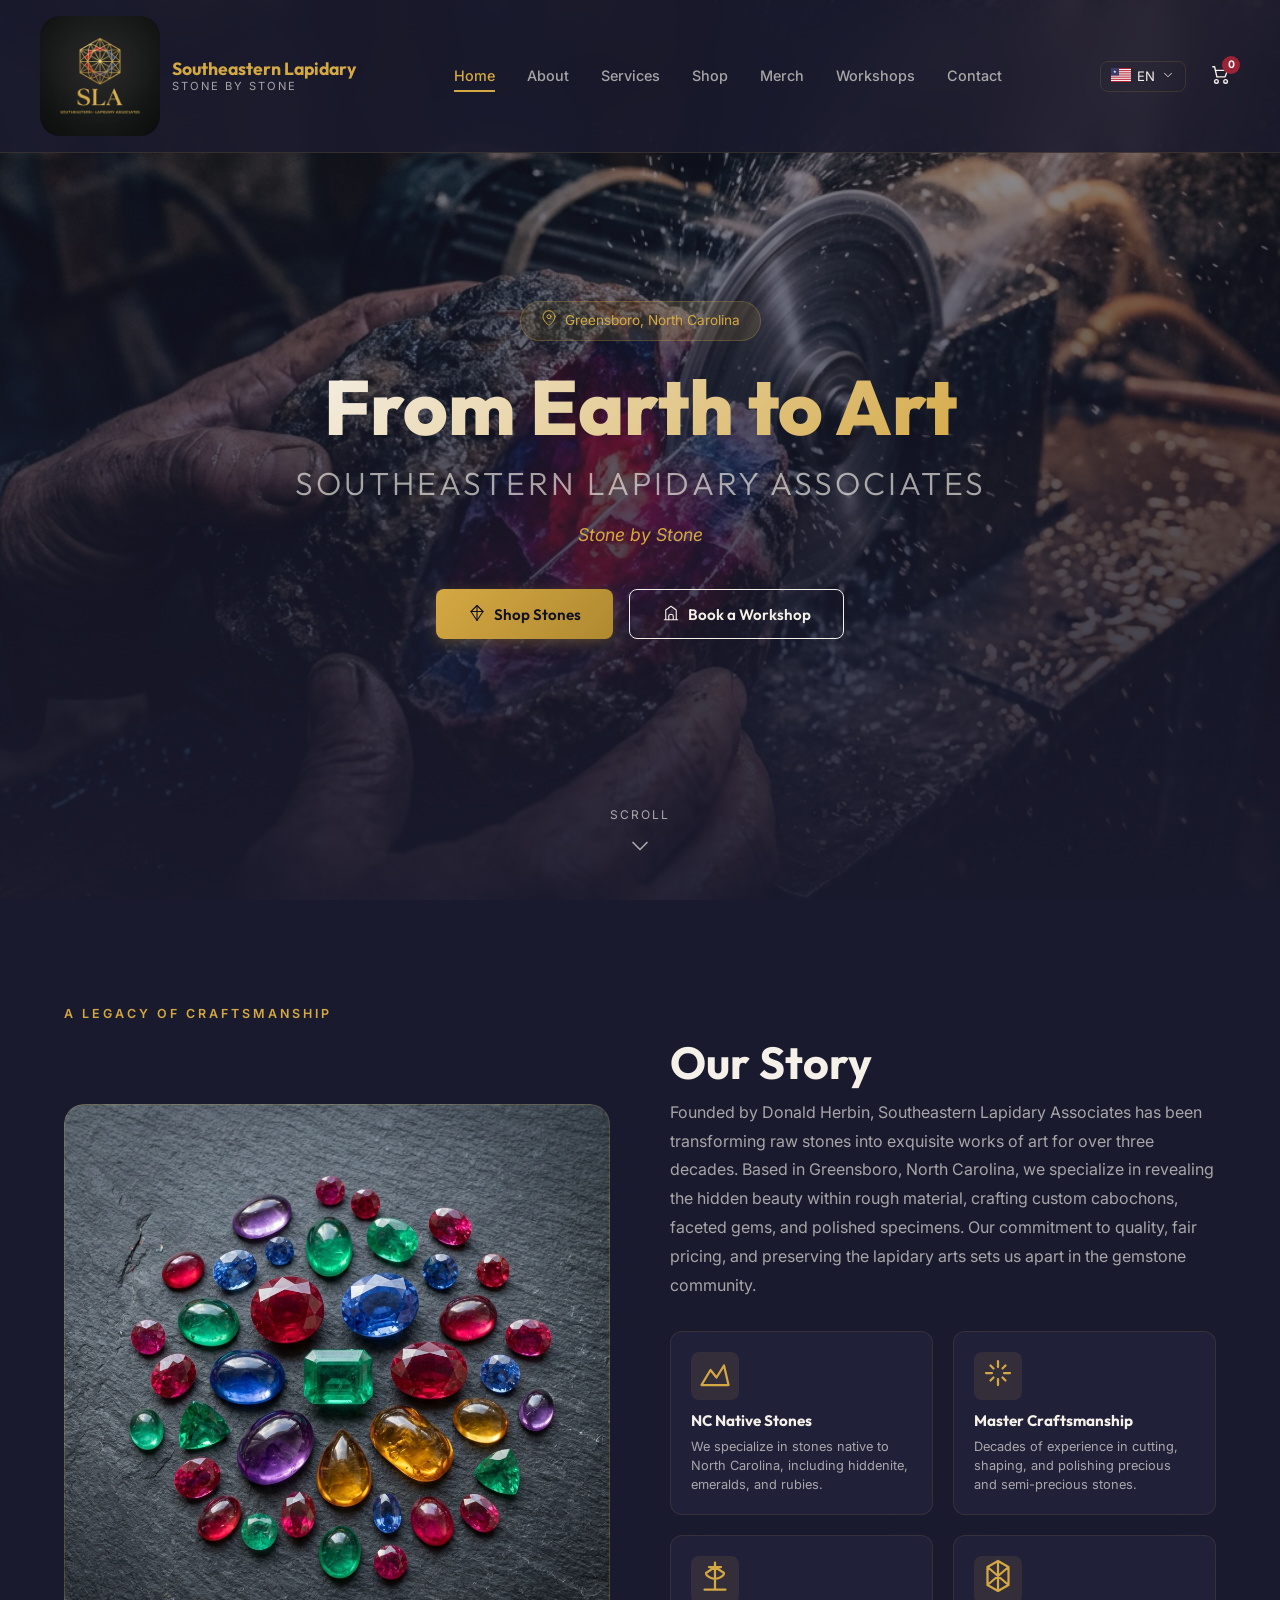
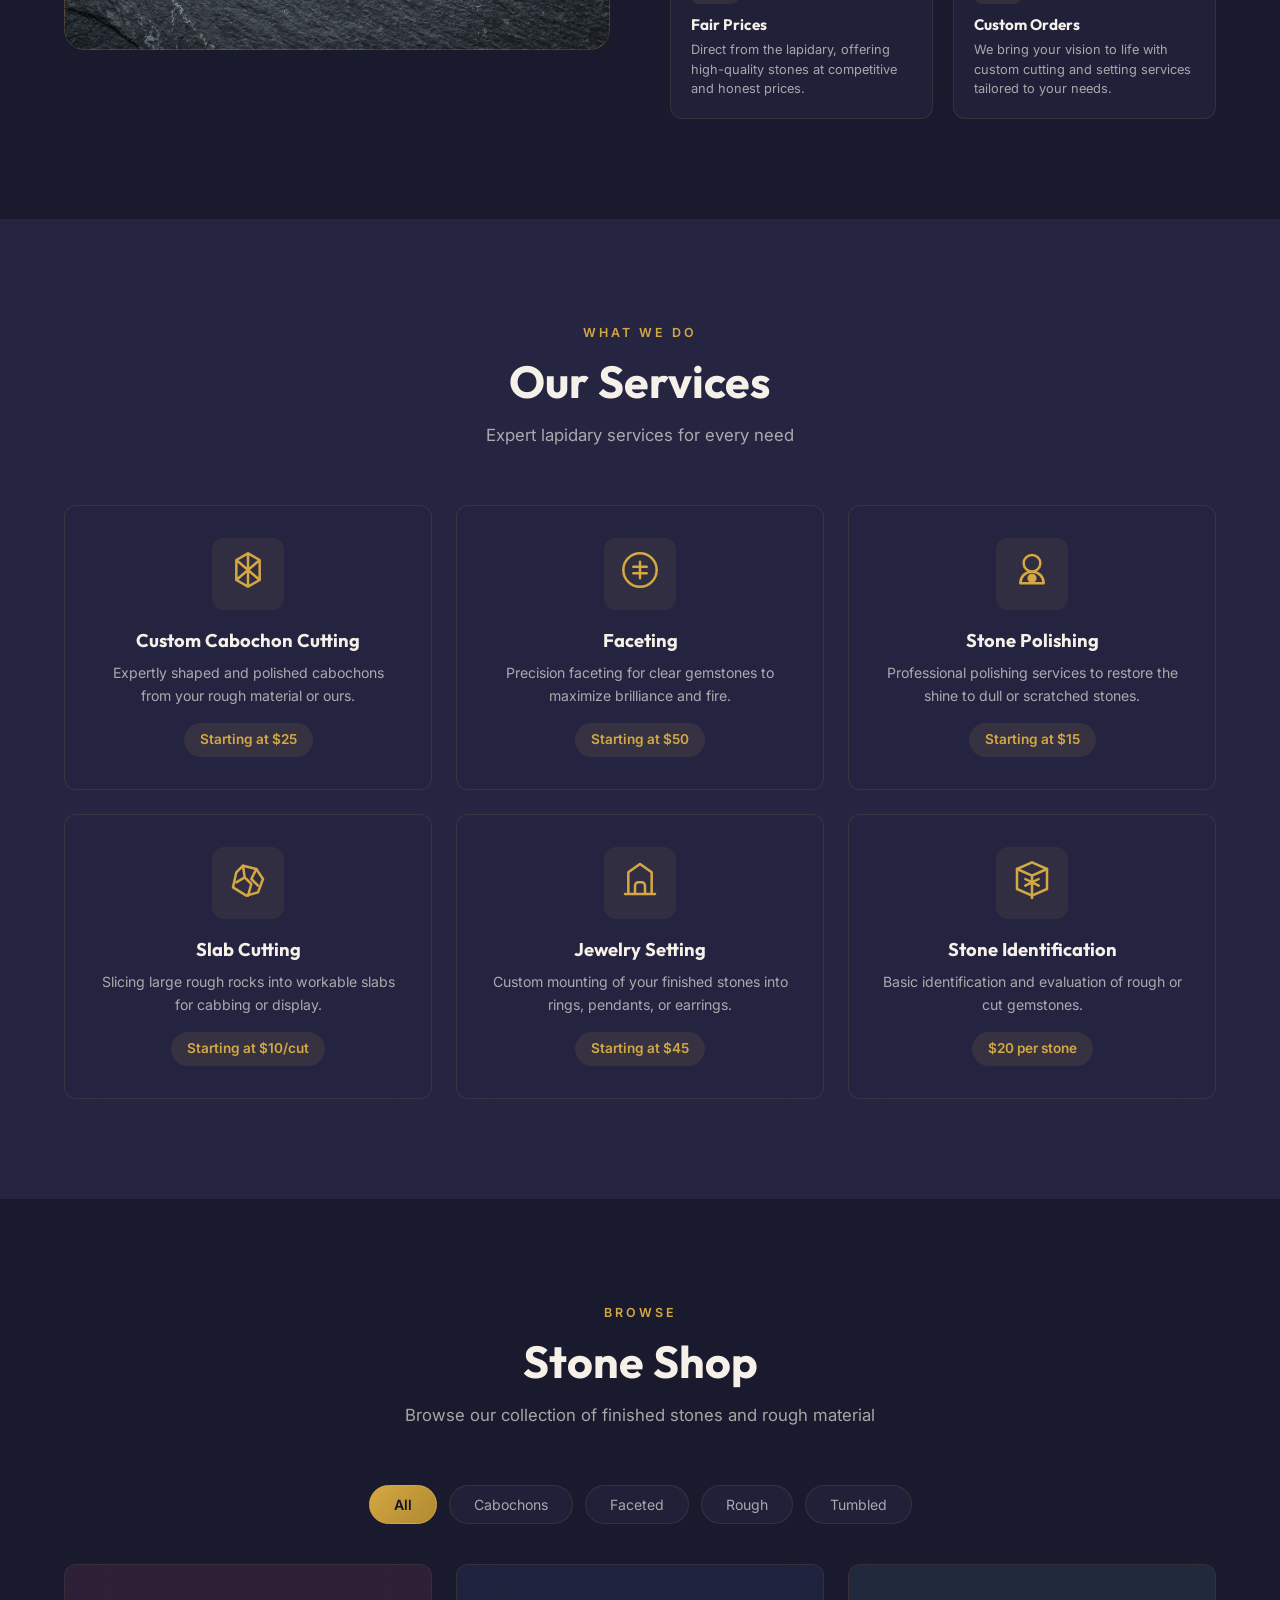
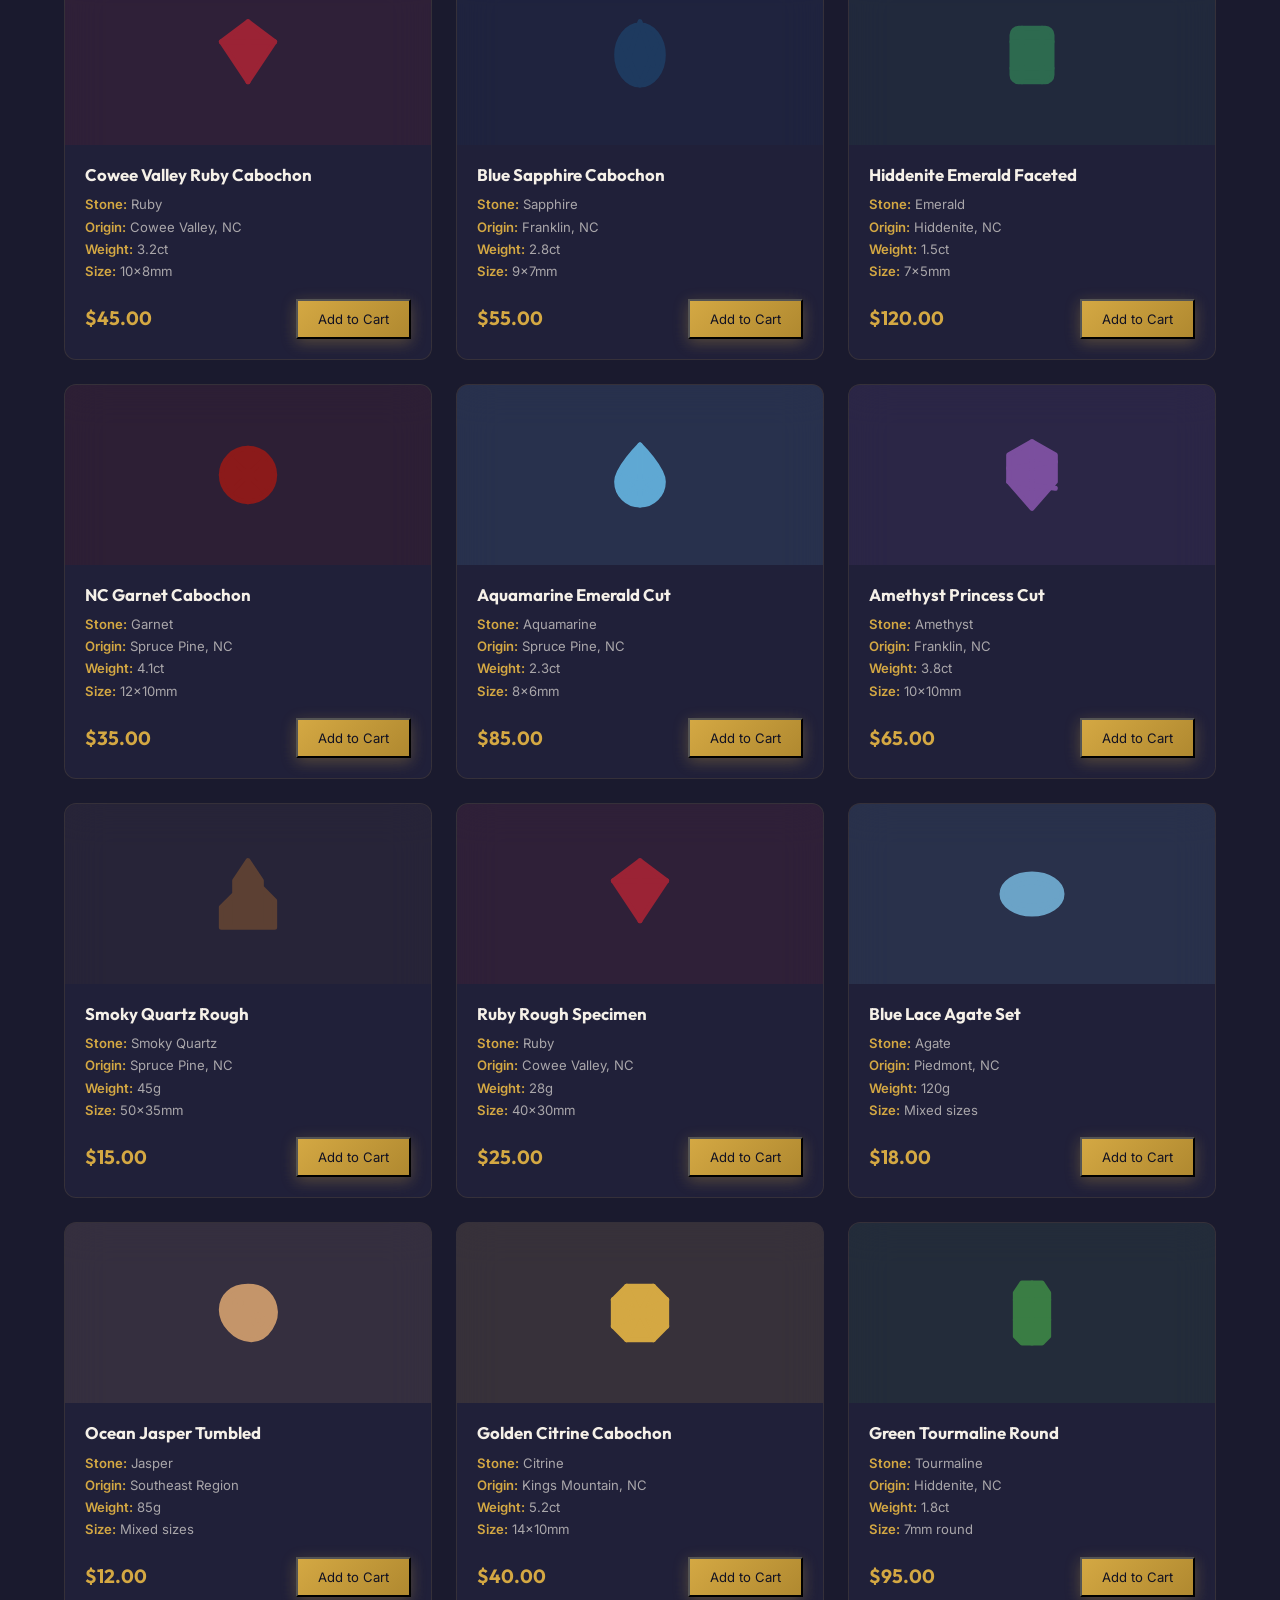
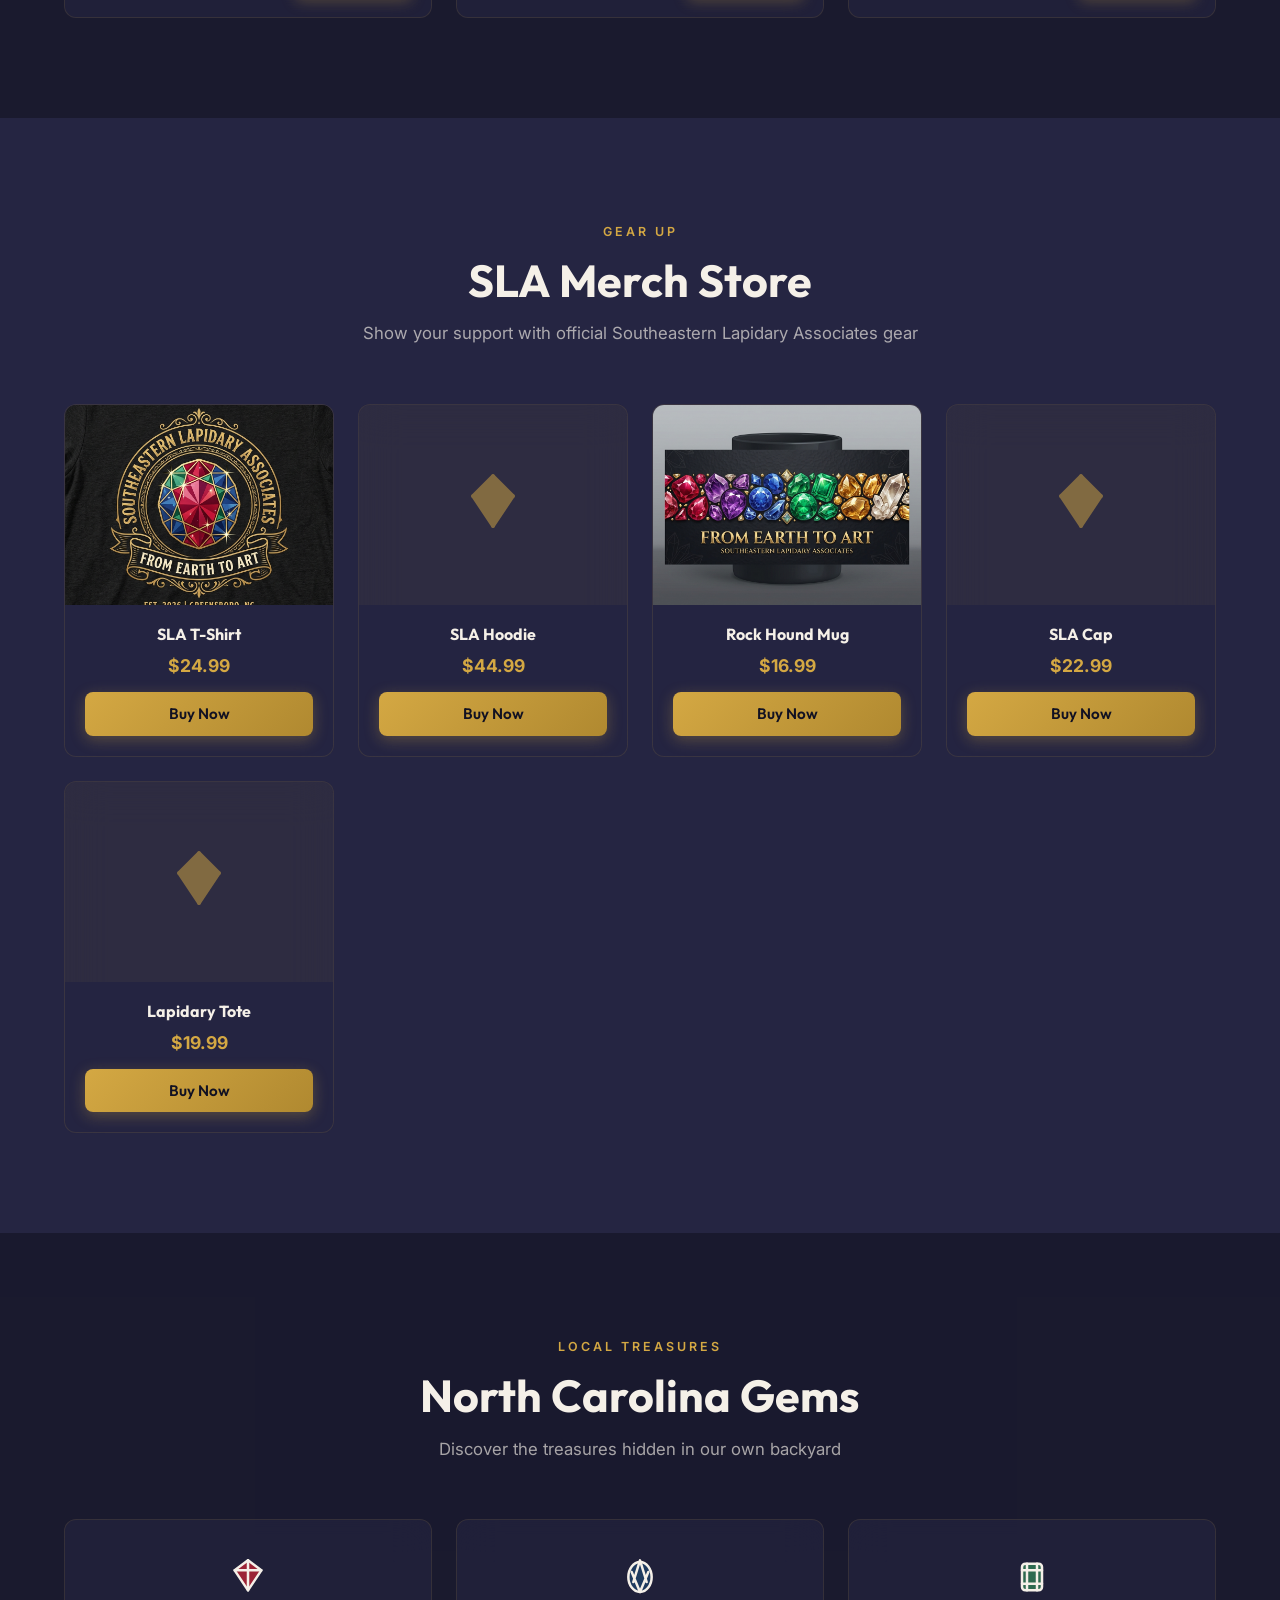
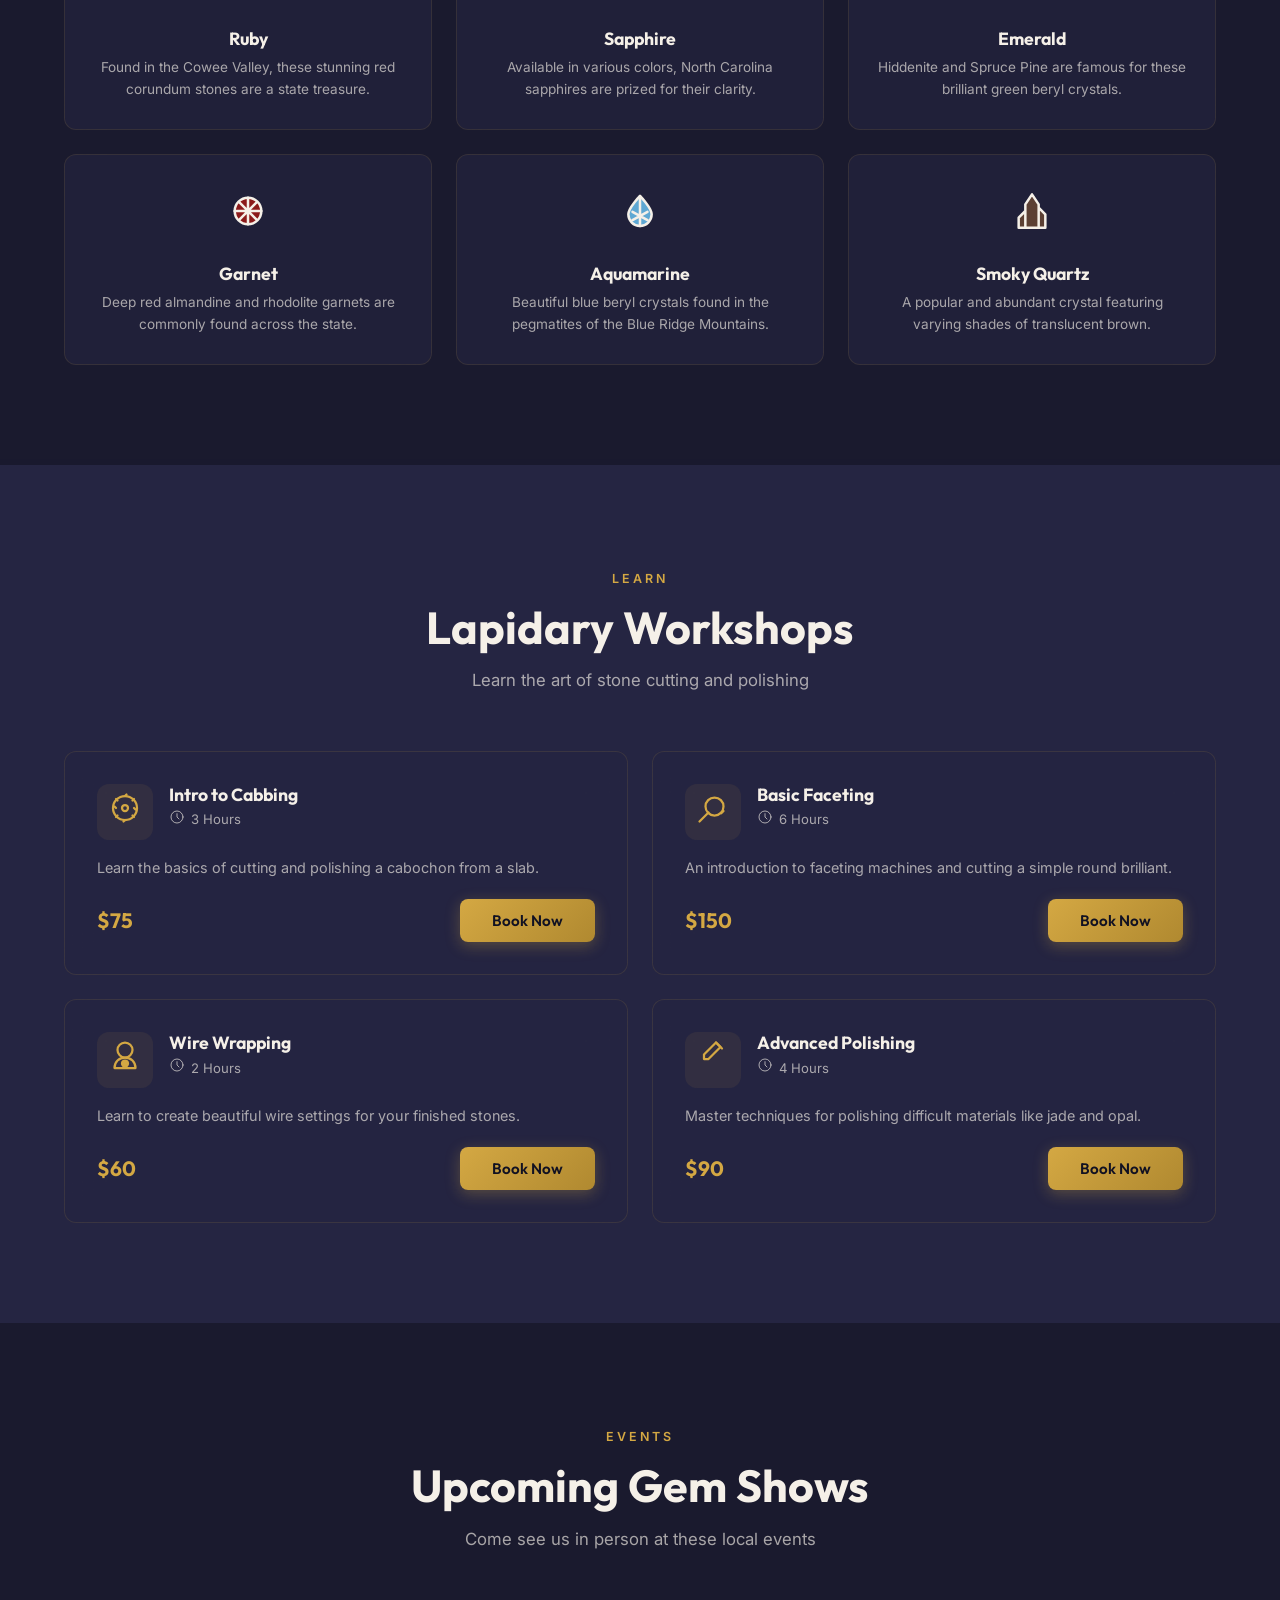
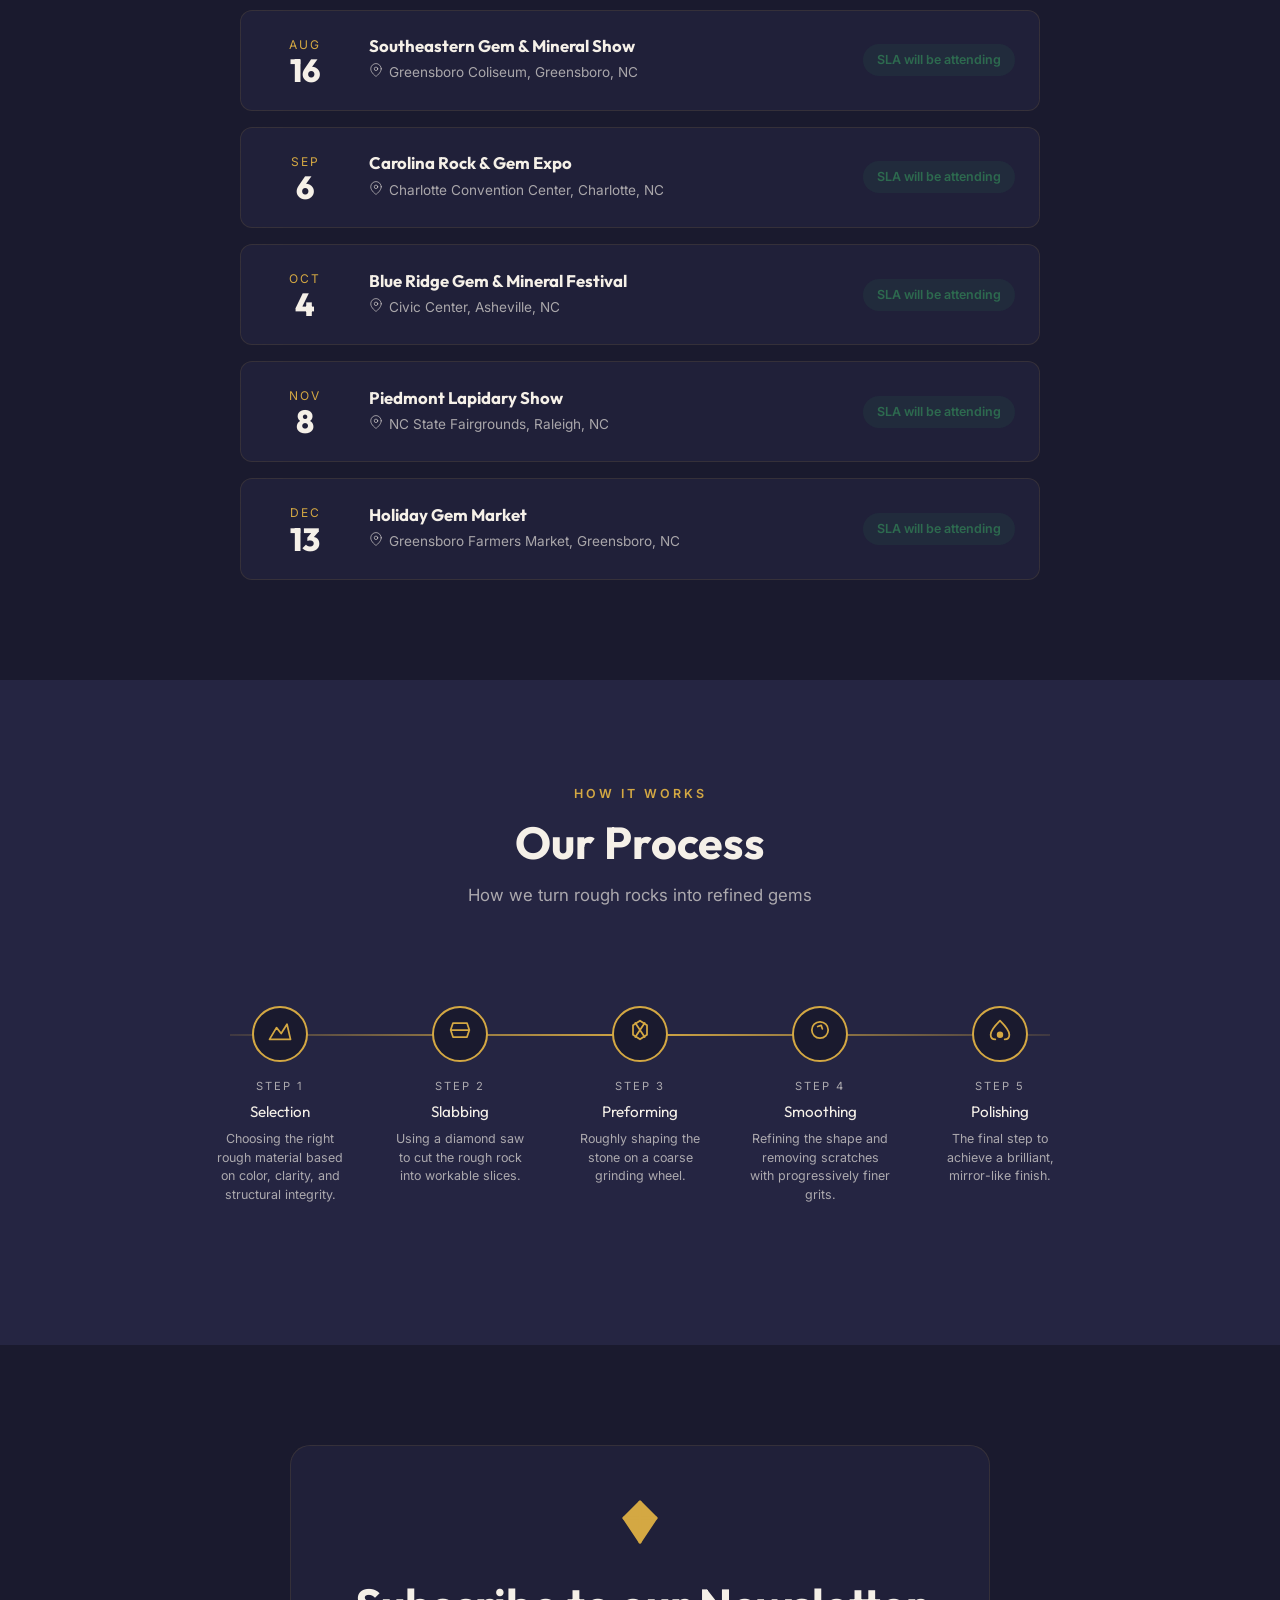
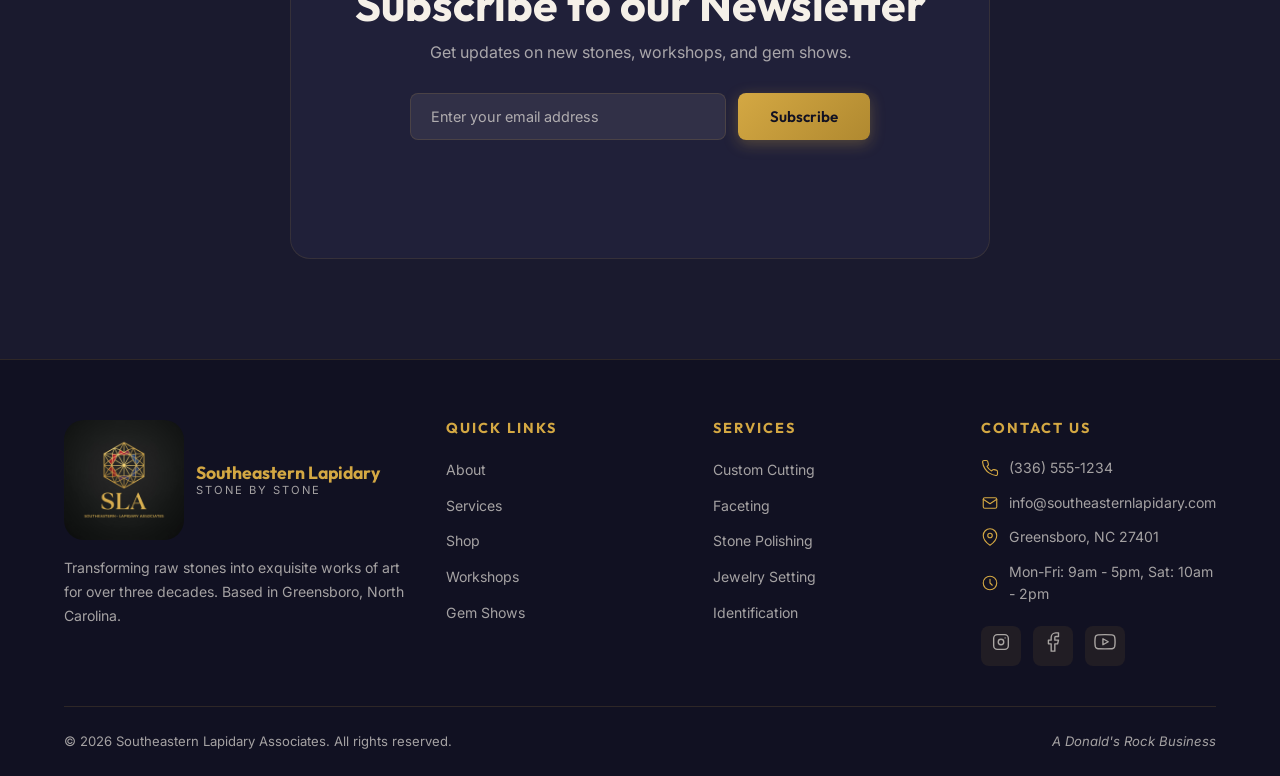
==== commit efaa82af: "3x bigger logo (120px), video poster fade, hover effect" ====
--- a/index.html
+++ b/index.html
@@ -23,7 +23,7 @@
 
       <!-- Logo -->
       <a class="logo" href="#">
-        <img src="assets/images/sla-logo.png" alt="SLA Logo" width="42" height="42">
+        <img src="assets/images/sla-logo.png" alt="SLA Logo" width="120" height="120">
         <div class="logo-text">
           <span class="logo-name">Southeastern Lapidary</span>
           <span class="logo-tagline">Stone by Stone</span>
--- a/index.css
+++ b/index.css
@@ -200,10 +200,15 @@
 }
 
 .logo img {
-  width: 42px;
-  height: 42px;
-  border-radius: var(--radius-full);
+  width: 120px;
+  height: 120px;
+  border-radius: var(--radius-lg);
   object-fit: cover;
+  transition: transform var(--transition-normal);
+}
+
+.logo:hover img {
+  transform: scale(1.05);
 }
 
 .logo-text {
@@ -466,6 +471,14 @@
   height: 100%;
   object-fit: cover;
   z-index: 0;
+  transition: opacity 1s ease;
+}
+
+/* Hide poster once video starts playing */
+.hero-video:not([poster]) ~ .hero-poster,
+.hero-video.playing ~ .hero-poster {
+  opacity: 0;
+  pointer-events: none;
 }
 
 .hero-overlay {
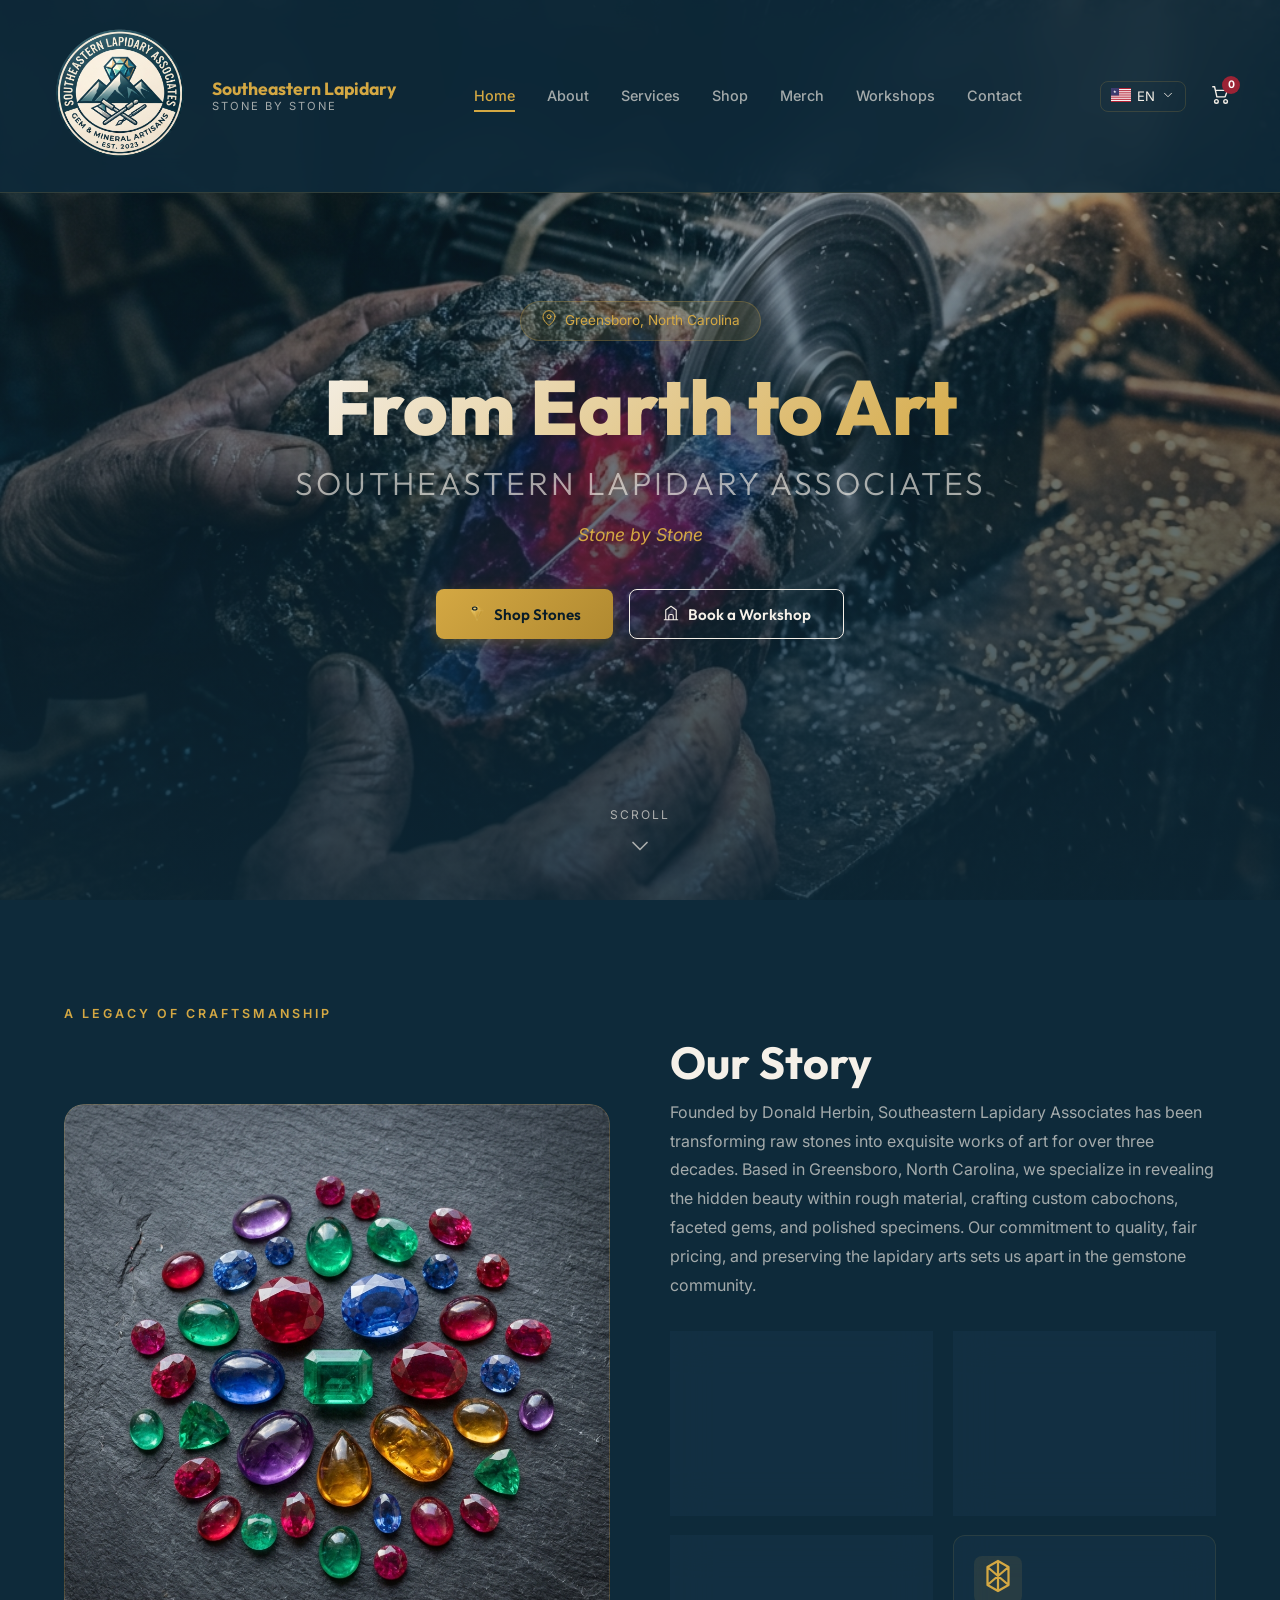
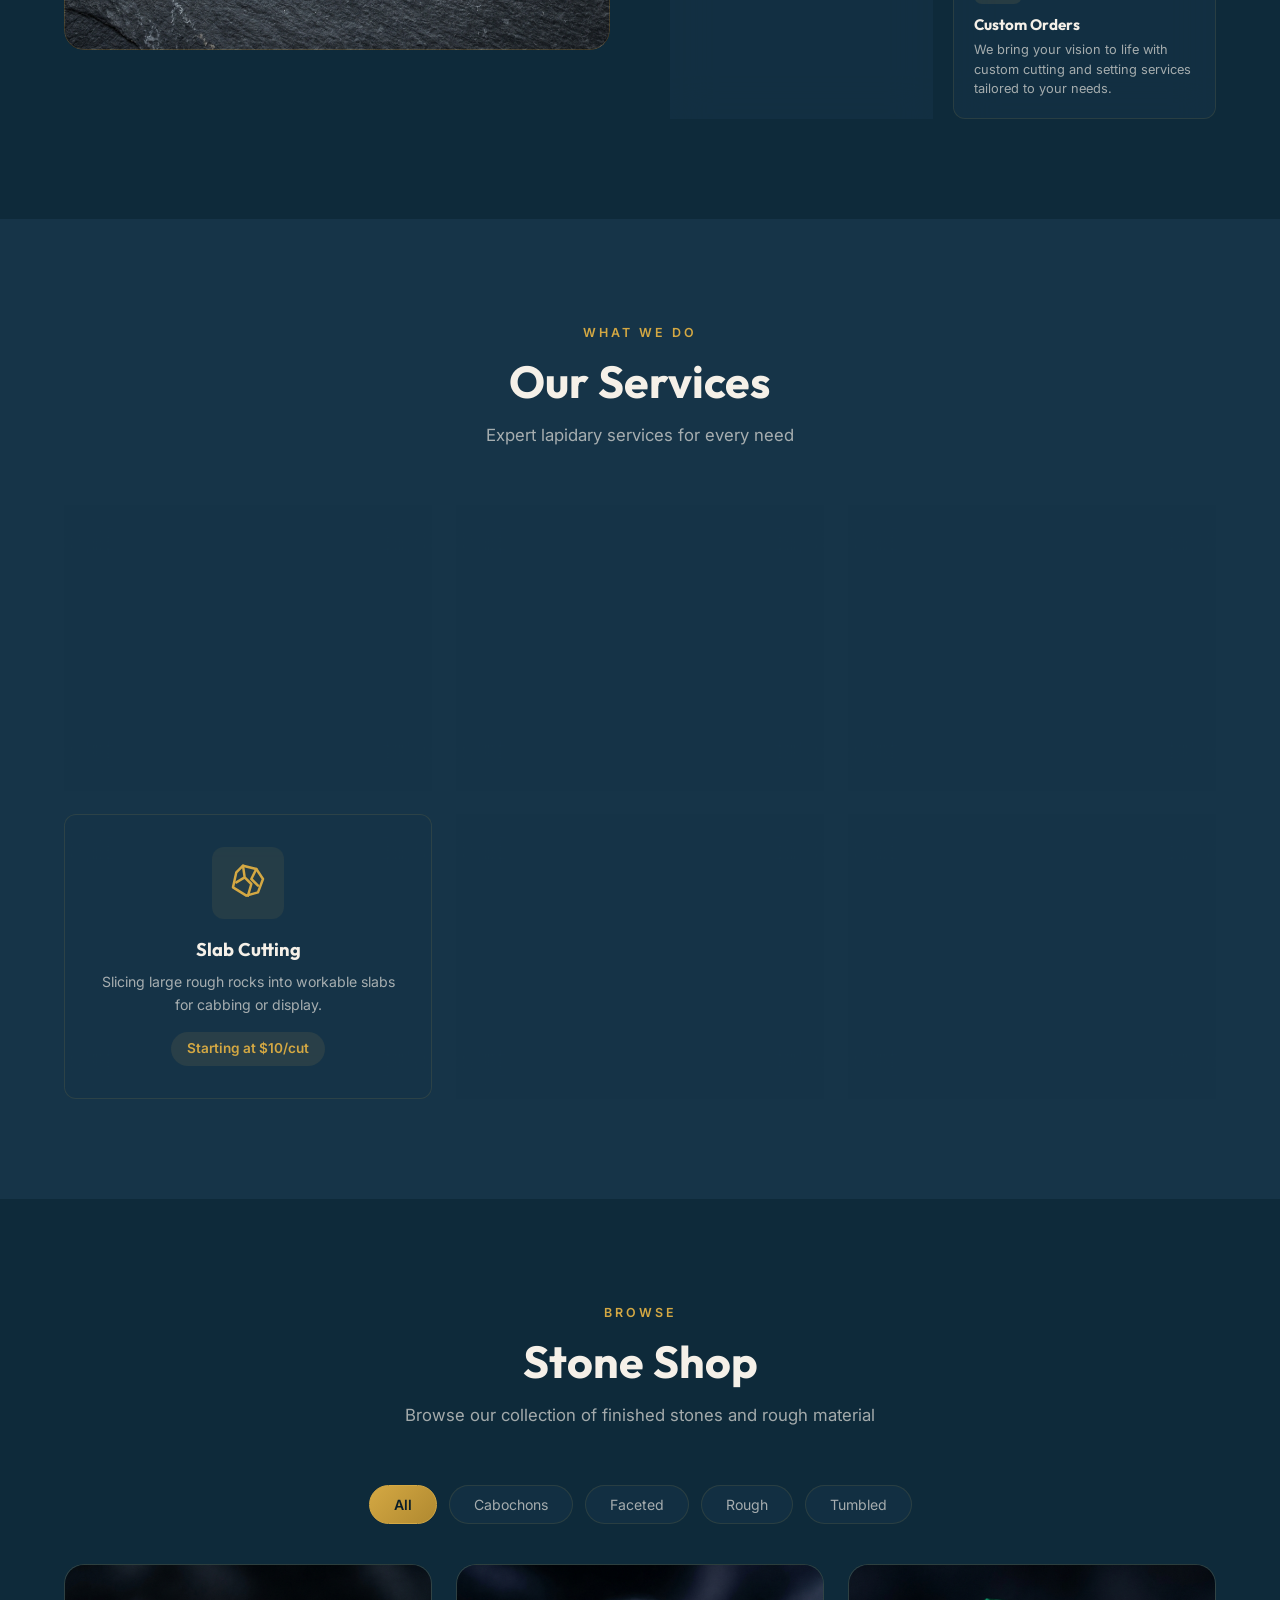
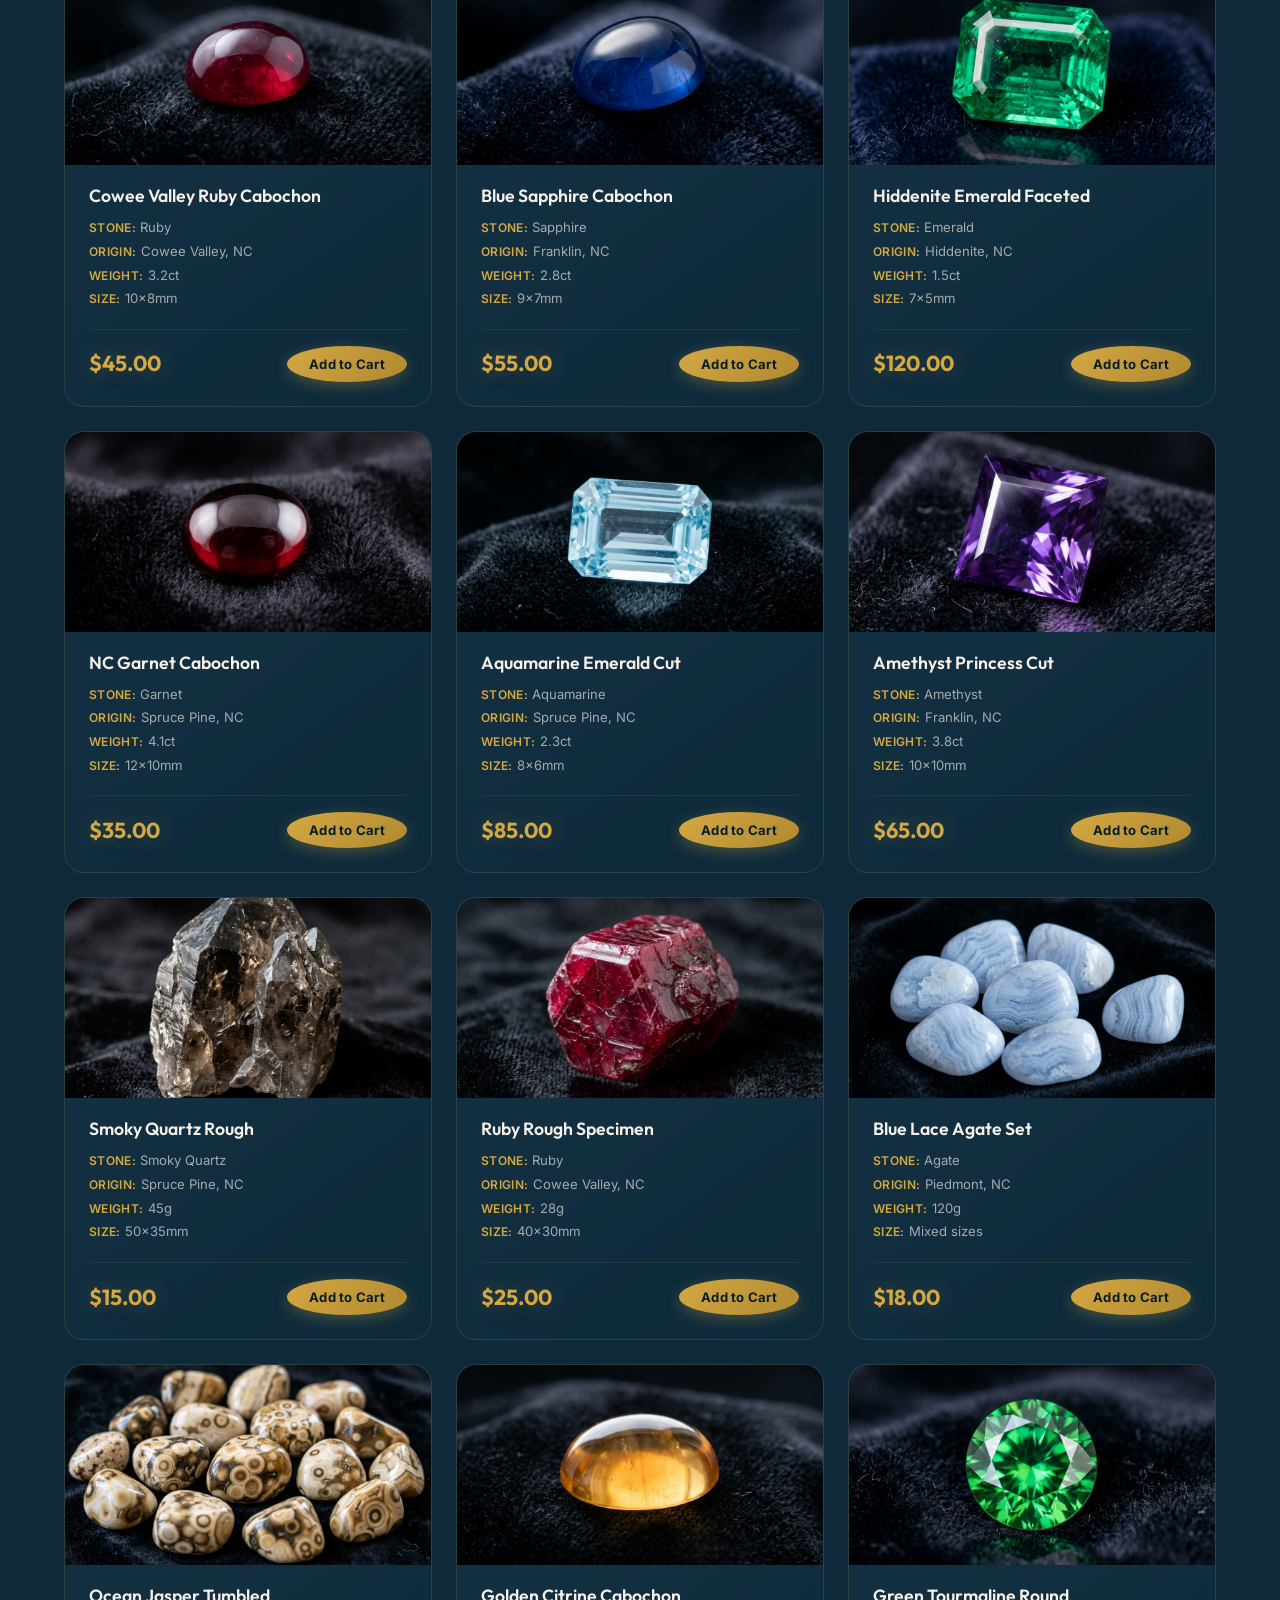
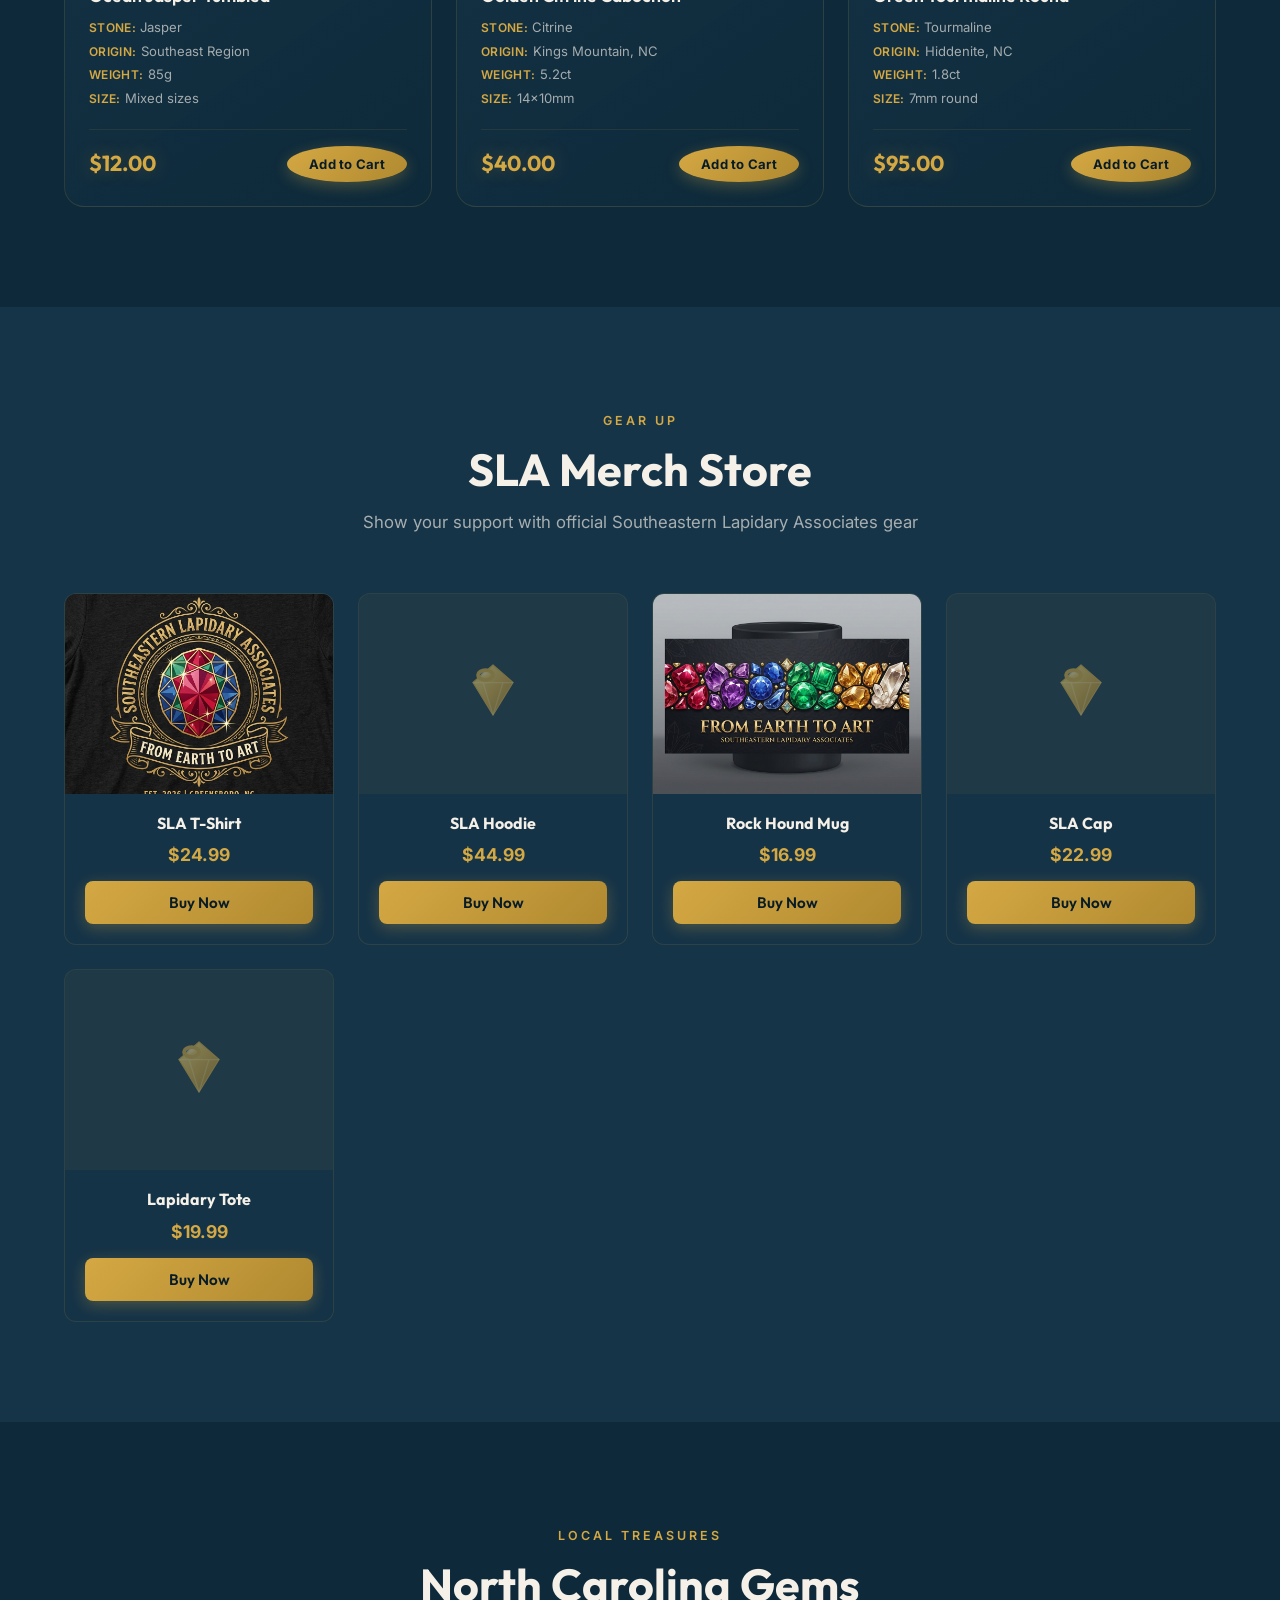
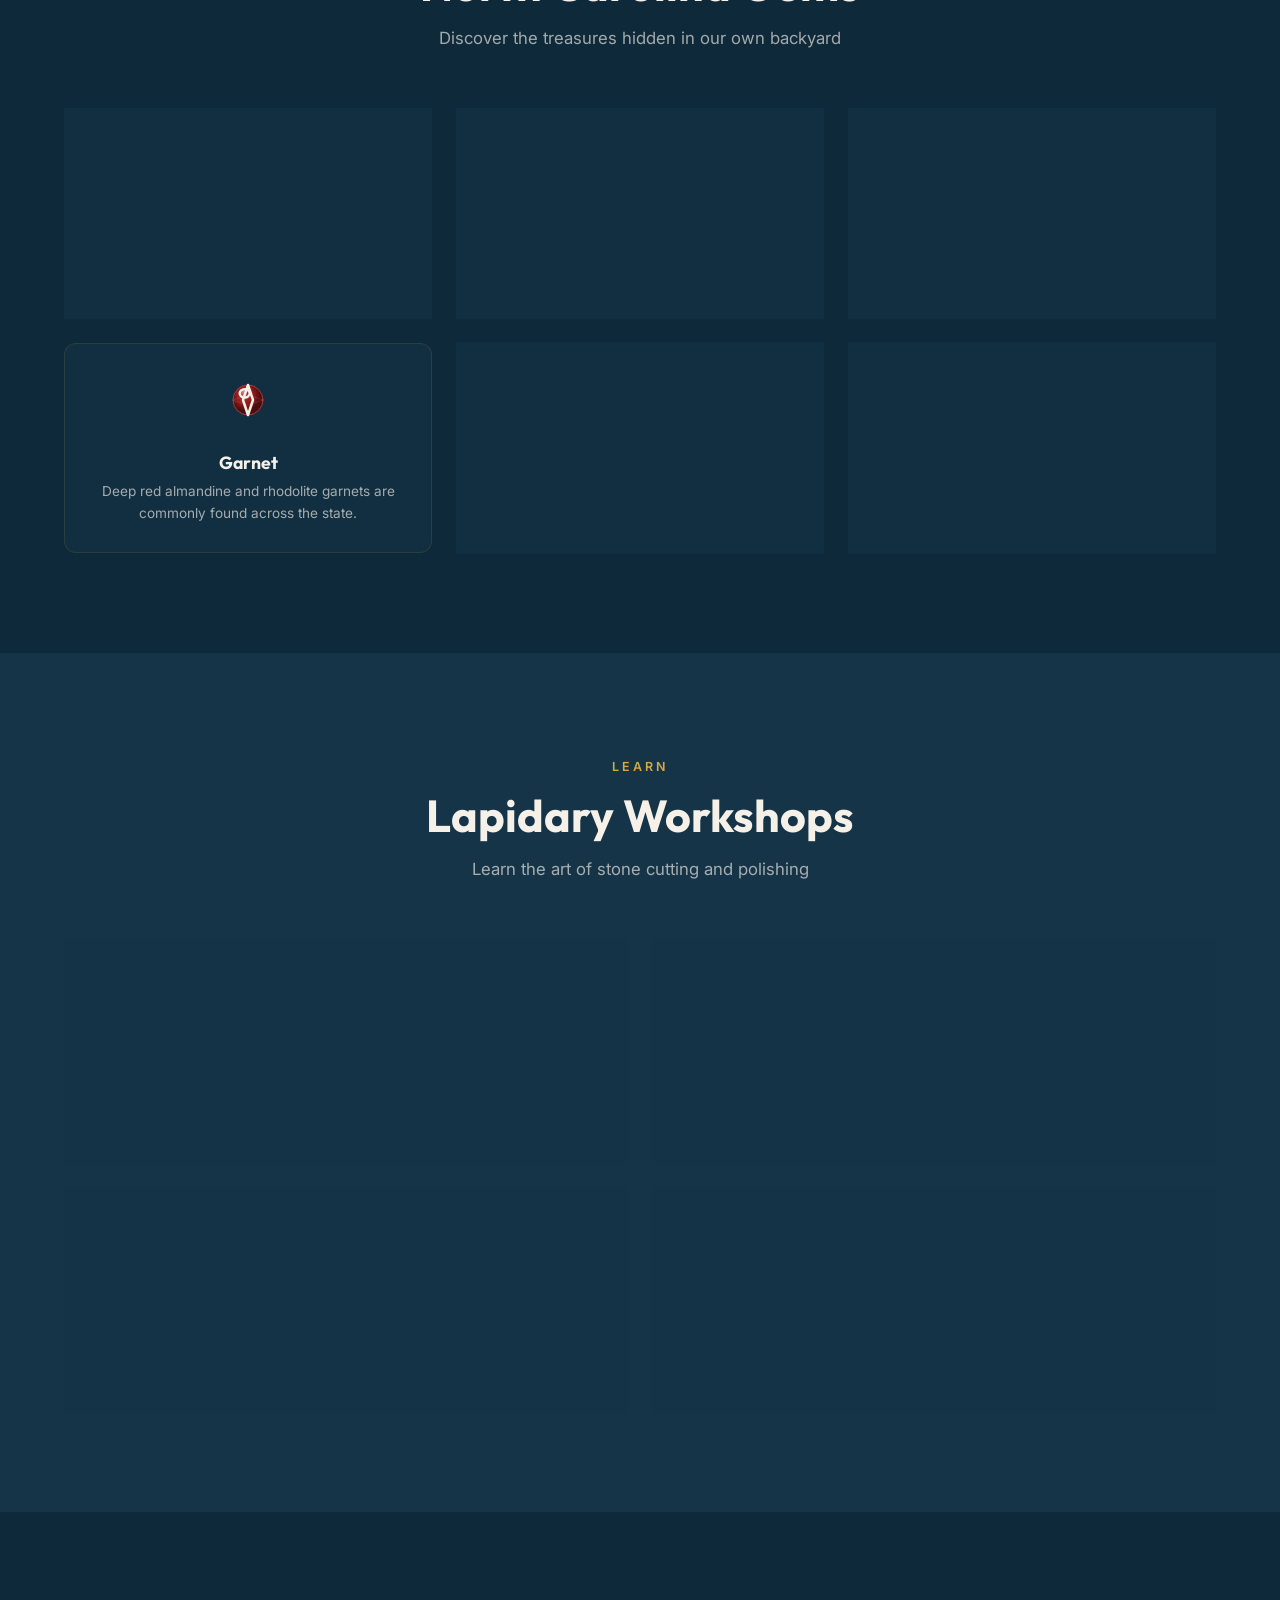
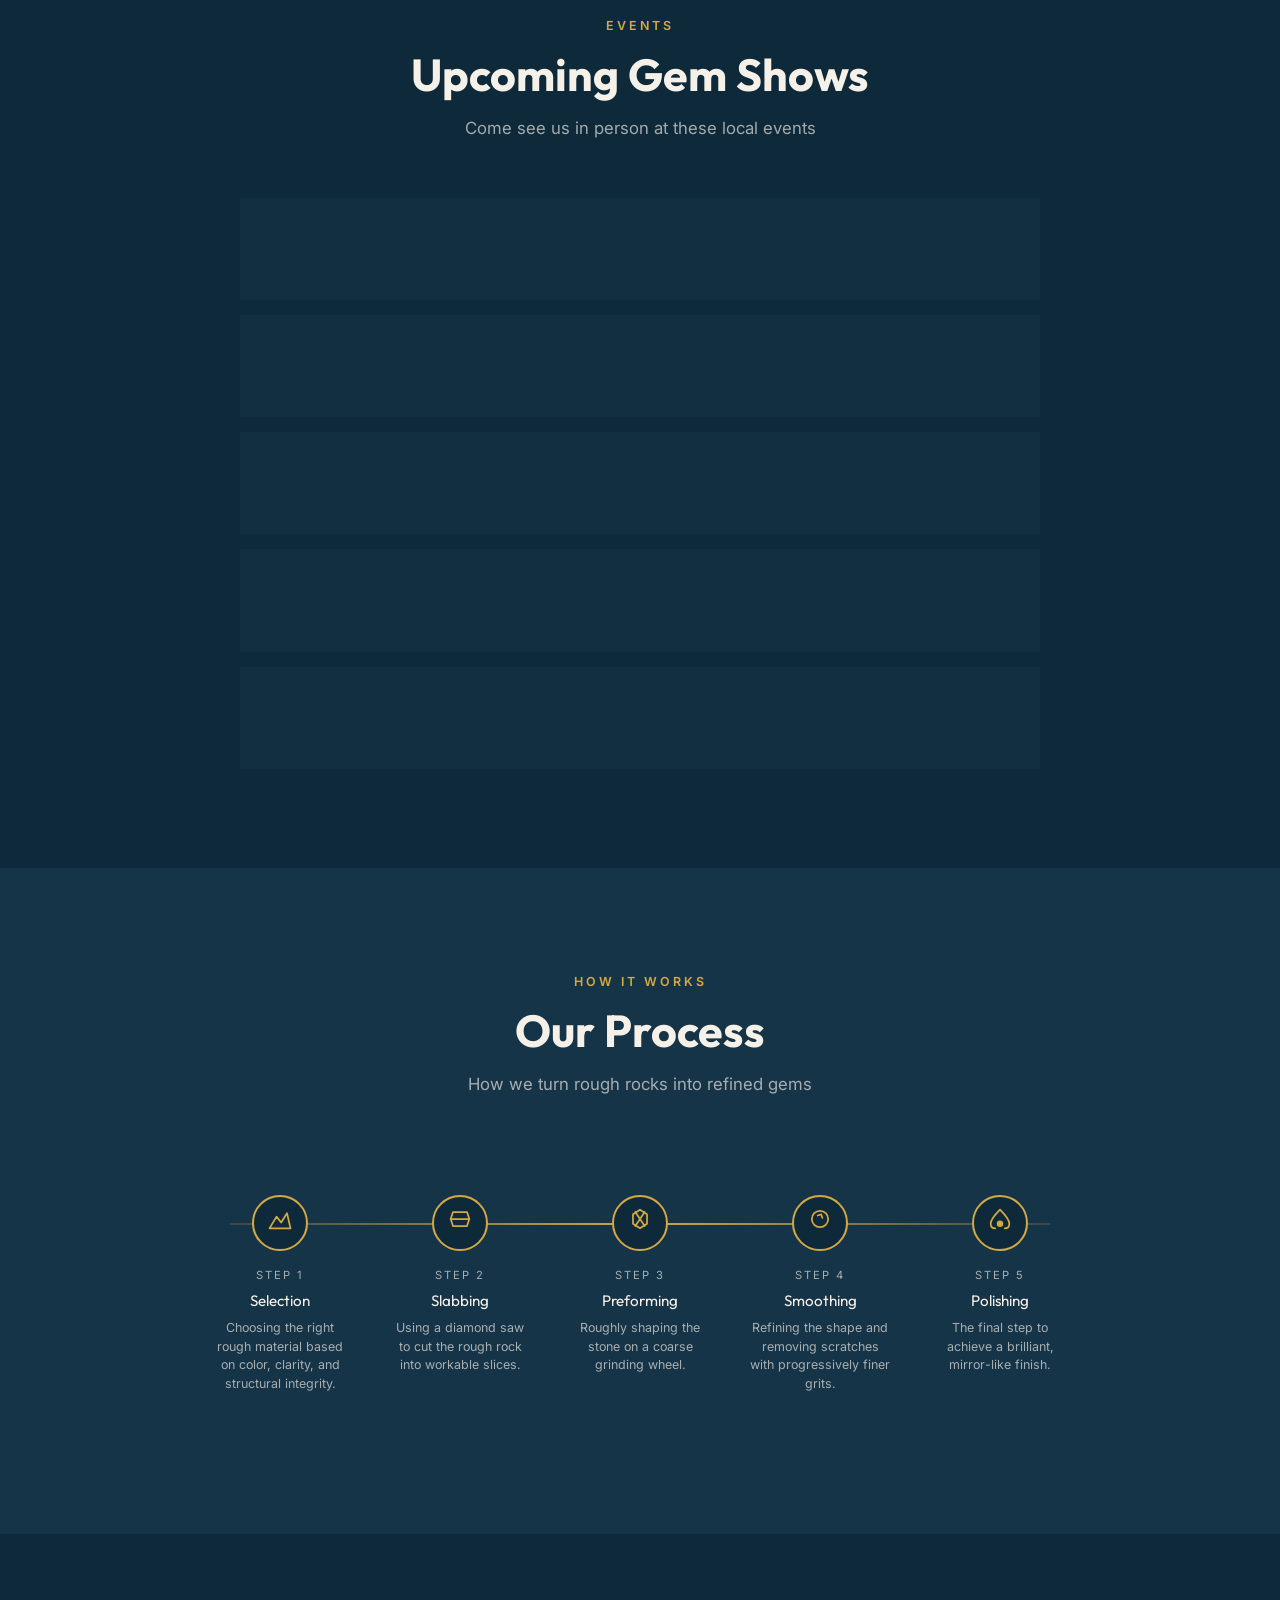
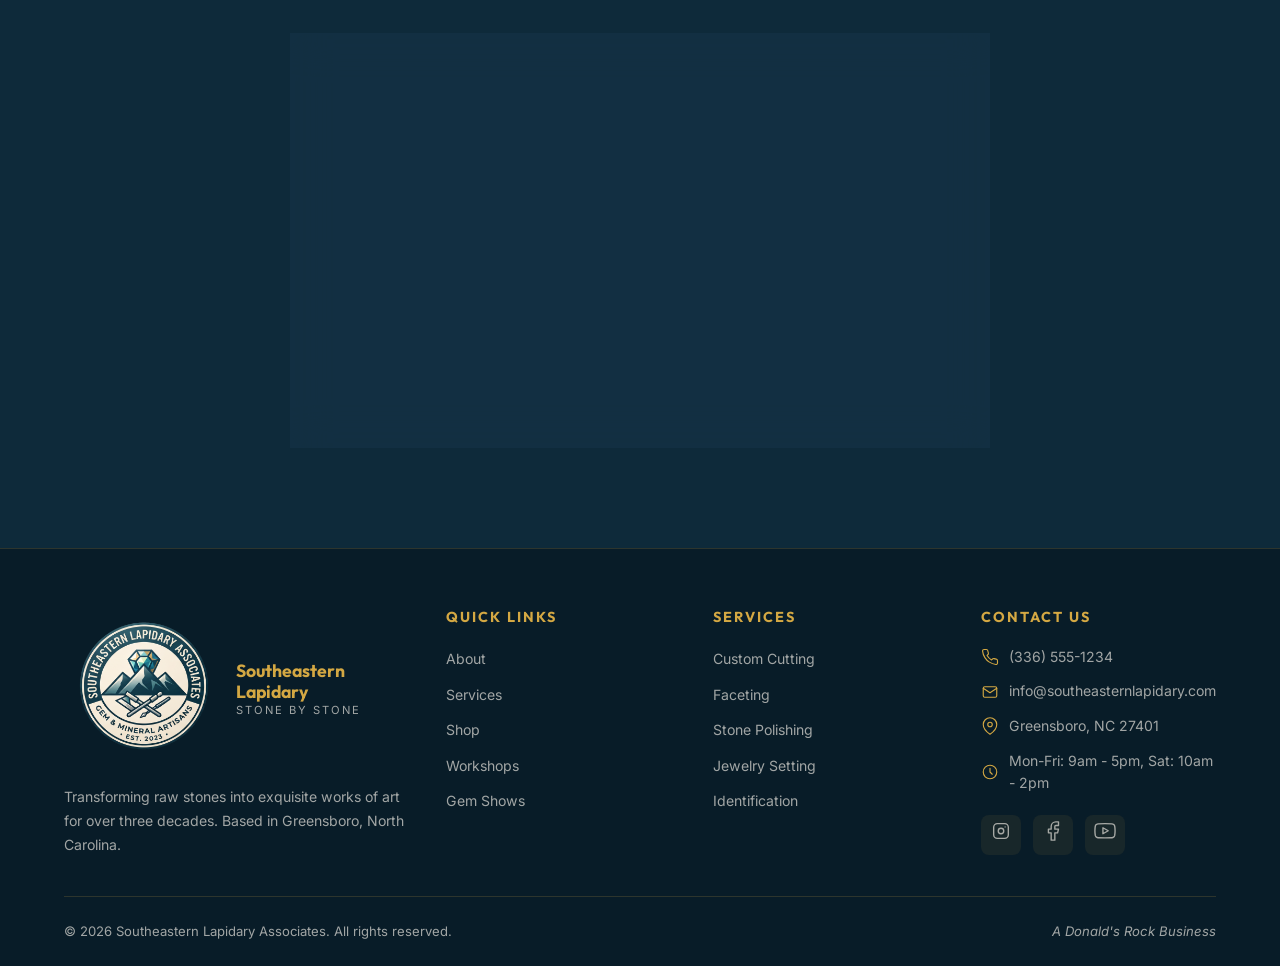
==== commit 5d85d4de: "Color palette matched to logo (teal navy), logo 160px, full redesign" ====
--- a/index.html
+++ b/index.html
@@ -23,7 +23,7 @@
 
       <!-- Logo -->
       <a class="logo" href="#">
-        <img src="assets/images/sla-logo.png" alt="SLA Logo" width="120" height="120">
+        <img src="assets/images/sla-logo.png" alt="SLA Logo" width="160" height="160">
         <div class="logo-text">
           <span class="logo-name">Southeastern Lapidary</span>
           <span class="logo-tagline">Stone by Stone</span>
@@ -689,7 +689,7 @@
         <!-- Brand Column -->
         <div class="footer-brand">
           <a class="logo" href="#">
-            <img src="assets/images/sla-logo.png" alt="SLA Logo" width="42" height="42">
+            <img src="assets/images/sla-logo.png" alt="SLA Logo" width="80" height="80">
             <div class="logo-text">
               <span class="logo-name">Southeastern Lapidary</span>
               <span class="logo-tagline">Stone by Stone</span>
--- a/index.css
+++ b/index.css
@@ -5,25 +5,27 @@
 
 /* ─── Design Tokens ───────────────────────────────────────── */
 :root {
-  /* Colors */
-  --color-charcoal: #1a1a2e;
-  --color-charcoal-light: #252542;
-  --color-charcoal-dark: #111122;
+  /* Colors — matched to SLA badge logo */
+  --color-charcoal: #0e2a3a;
+  --color-charcoal-light: #163448;
+  --color-charcoal-dark: #081c28;
   --color-gold: #d4a843;
   --color-gold-light: #e8c96c;
   --color-gold-dark: #b08930;
   --color-ruby: #9b2335;
   --color-emerald: #2d6a4f;
-  --color-sapphire: #1e3a5f;
+  --color-sapphire: #16213e;
   --color-cream: #f5f0e8;
   --color-cream-dark: #e8e0d0;
+  --color-teal: #1a4a5e;
+  --color-teal-light: #2a6a7e;
   --color-text: #f5f0e8;
   --color-text-muted: rgba(245, 240, 232, 0.65);
-  --color-bg: #1a1a2e;
-  --color-surface: rgba(37, 37, 66, 0.6);
-  --color-surface-solid: #252542;
-  --color-border: rgba(212, 168, 67, 0.15);
-  --color-border-hover: rgba(212, 168, 67, 0.35);
+  --color-bg: #0e2a3a;
+  --color-surface: rgba(22, 52, 72, 0.6);
+  --color-surface-solid: #163448;
+  --color-border: rgba(212, 168, 67, 0.18);
+  --color-border-hover: rgba(212, 168, 67, 0.4);
 
   /* Typography */
   --font-heading: 'Outfit', sans-serif;
@@ -44,7 +46,7 @@
   /* Effects */
   --shadow-card: 0 8px 32px rgba(0, 0, 0, 0.3);
   --shadow-glow: 0 0 20px rgba(212, 168, 67, 0.15);
-  --glass-bg: rgba(37, 37, 66, 0.6);
+  --glass-bg: rgba(22, 52, 72, 0.6);
   --glass-blur: blur(20px);
   --glass-border: 1px solid rgba(212, 168, 67, 0.12);
 }
@@ -172,7 +174,7 @@
   left: 0;
   width: 100%;
   z-index: var(--z-header);
-  background: rgba(26, 26, 46, 0.85);
+  background: rgba(14, 42, 58, 0.9);
   backdrop-filter: blur(20px);
   -webkit-backdrop-filter: blur(20px);
   border-bottom: 1px solid var(--color-border);
@@ -180,7 +182,7 @@
 }
 
 .header.scrolled {
-  background: rgba(26, 26, 46, 0.95);
+  background: rgba(14, 42, 58, 0.97);
   box-shadow: 0 4px 30px rgba(0, 0, 0, 0.3), 0 1px 0 rgba(212, 168, 67, 0.2);
 }
 
@@ -200,11 +202,11 @@
 }
 
 .logo img {
-  width: 120px;
-  height: 120px;
-  border-radius: var(--radius-lg);
-  object-fit: cover;
-  transition: transform var(--transition-normal);
+  width: 160px;
+  height: 160px;
+  border-radius: 0;
+  object-fit: contain;
+  transition: transform 0.3s ease;
 }
 
 .logo:hover img {
@@ -412,7 +414,7 @@
   left: 0;
   width: 100%;
   height: 100vh;
-  background: rgba(26, 26, 46, 0.97);
+  background: rgba(14, 42, 58, 0.97);
   backdrop-filter: blur(20px);
   -webkit-backdrop-filter: blur(20px);
   z-index: var(--z-mobile-menu);
@@ -460,7 +462,7 @@
   width: 100%;
   height: 100%;
   object-fit: cover;
-  z-index: 0;
+  z-index: 1;
 }
 
 .hero-poster {
@@ -489,16 +491,16 @@
   height: 100%;
   background: linear-gradient(
     180deg,
-    rgba(26, 26, 46, 0.4) 0%,
-    rgba(26, 26, 46, 0.7) 50%,
-    rgba(26, 26, 46, 0.95) 100%
+    rgba(14, 42, 58, 0.3) 0%,
+    rgba(14, 42, 58, 0.55) 40%,
+    rgba(14, 42, 58, 0.85) 100%
   );
-  z-index: 1;
+  z-index: 2;
 }
 
 .hero-content {
   position: relative;
-  z-index: 2;
+  z-index: 3;
   text-align: center;
   padding: 120px 0 80px;
 }
@@ -620,7 +622,7 @@
   bottom: 32px;
   left: 50%;
   transform: translateX(-50%);
-  z-index: 2;
+  z-index: 3;
   display: flex;
   flex-direction: column;
   align-items: center;
@@ -839,33 +841,92 @@
   gap: 24px;
 }
 
-/* Product Cards (rendered by shop.js) */
+/* Product Cards (rendered by shop.js) — Premium Gem Design */
 .product-card {
-  background: var(--glass-bg);
-  backdrop-filter: var(--glass-blur);
-  -webkit-backdrop-filter: var(--glass-blur);
-  border: var(--glass-border);
-  border-radius: var(--radius-md);
+  background: linear-gradient(145deg, rgba(22, 52, 72, 0.9), rgba(14, 42, 58, 0.95));
+  backdrop-filter: blur(12px);
+  -webkit-backdrop-filter: blur(12px);
+  border: 1px solid rgba(212, 168, 67, 0.15);
+  border-radius: var(--radius-lg);
   overflow: hidden;
-  transition: all 0.3s;
+  transition: all 0.4s cubic-bezier(0.16, 1, 0.3, 1);
+  position: relative;
+}
+
+.product-card::before {
+  content: '';
+  position: absolute;
+  top: 0;
+  left: -100%;
+  width: 100%;
+  height: 100%;
+  background: linear-gradient(90deg, transparent, rgba(212, 168, 67, 0.06), transparent);
+  transition: left 0.8s ease;
+  z-index: 1;
+  pointer-events: none;
+}
+
+.product-card:hover::before {
+  left: 100%;
 }
 
 .product-card:hover {
-  transform: translateY(-4px);
-  border-color: var(--color-border-hover);
+  transform: translateY(-8px) scale(1.02);
+  border-color: rgba(212, 168, 67, 0.4);
+  box-shadow:
+    0 20px 40px rgba(0, 0, 0, 0.4),
+    0 0 30px rgba(212, 168, 67, 0.08),
+    inset 0 1px 0 rgba(212, 168, 67, 0.1);
 }
 
 .product-card.out-of-stock {
-  opacity: 0.6;
+  opacity: 0.5;
+  filter: grayscale(0.3);
 }
 
 .product-image-container {
-  height: 180px;
+  height: 200px;
   display: flex;
   align-items: center;
   justify-content: center;
   position: relative;
-  background: rgba(212, 168, 67, 0.05);
+  overflow: hidden;
+}
+
+.product-image-container::before {
+  content: '';
+  position: absolute;
+  width: 120px;
+  height: 120px;
+  border-radius: 50%;
+  filter: blur(40px);
+  opacity: 0.4;
+  background: inherit;
+  z-index: 0;
+}
+
+.product-image-container svg {
+  position: relative;
+  z-index: 1;
+  filter: drop-shadow(0 4px 12px rgba(0, 0, 0, 0.3));
+  transition: transform 0.4s cubic-bezier(0.16, 1, 0.3, 1);
+}
+
+.product-card:hover .product-image-container svg {
+  transform: scale(1.15) rotate(5deg);
+}
+
+.product-gem-image {
+  width: 100%;
+  height: 100%;
+  object-fit: cover;
+  position: relative;
+  z-index: 1;
+  transition: transform 0.5s cubic-bezier(0.16, 1, 0.3, 1);
+}
+
+.product-card:hover .product-gem-image {
+  transform: scale(1.08);
 }
 
 .out-of-stock-badge {
@@ -874,56 +935,81 @@
   right: 12px;
   background: var(--color-ruby);
   color: white;
-  padding: 4px 12px;
+  padding: 4px 14px;
   border-radius: 50px;
   font-size: 0.7rem;
   font-weight: 700;
   text-transform: uppercase;
+  letter-spacing: 0.05em;
+  z-index: 2;
 }
 
 .product-info {
-  padding: 20px;
+  padding: 20px 24px 24px;
 }
 
 .product-name {
   font-family: var(--font-heading);
-  font-size: 1.05rem;
-  margin-bottom: 8px;
+  font-size: 1.1rem;
+  font-weight: 600;
+  margin-bottom: 10px;
+  color: var(--color-text);
 }
 
 .product-details {
   font-size: 0.82rem;
   color: var(--color-text-muted);
-  line-height: 1.7;
-  margin-bottom: 16px;
+  line-height: 1.8;
+  margin-bottom: 18px;
 }
 
 .detail-label {
   color: var(--color-gold);
   font-weight: 600;
+  font-size: 0.75rem;
+  text-transform: uppercase;
+  letter-spacing: 0.03em;
 }
 
 .product-footer {
   display: flex;
   justify-content: space-between;
   align-items: center;
+  padding-top: 16px;
+  border-top: 1px solid rgba(212, 168, 67, 0.1);
 }
 
 .product-price {
   font-family: var(--font-heading);
-  font-size: 1.2rem;
+  font-size: 1.35rem;
   font-weight: 700;
   color: var(--color-gold);
+  text-shadow: 0 0 20px rgba(212, 168, 67, 0.3);
 }
 
 .add-to-cart-btn {
-  padding: 10px 20px;
+  padding: 10px 22px;
   font-size: 0.82rem;
+  border-radius: var(--radius-full);
+  background: linear-gradient(135deg, var(--color-gold), var(--color-gold-dark));
+  color: var(--color-charcoal-dark);
+  border: none;
+  font-weight: 700;
+  cursor: pointer;
+  transition: all 0.3s;
+  letter-spacing: 0.02em;
+}
+
+.add-to-cart-btn:hover {
+  transform: scale(1.05);
+  box-shadow: 0 4px 16px rgba(212, 168, 67, 0.4);
 }
 
 .add-to-cart-btn:disabled {
-  opacity: 0.5;
+  opacity: 0.4;
   cursor: not-allowed;
+  transform: none;
+  box-shadow: none;
 }
 
 /* ─── Cart Panel ──────────────────────────────────────────── */
@@ -1112,7 +1198,7 @@
 .gems-overlay {
   position: absolute;
   inset: 0;
-  background: rgba(26, 26, 46, 0.88);
+  background: rgba(14, 42, 58, 0.88);
 }
 
 .gems-content {
